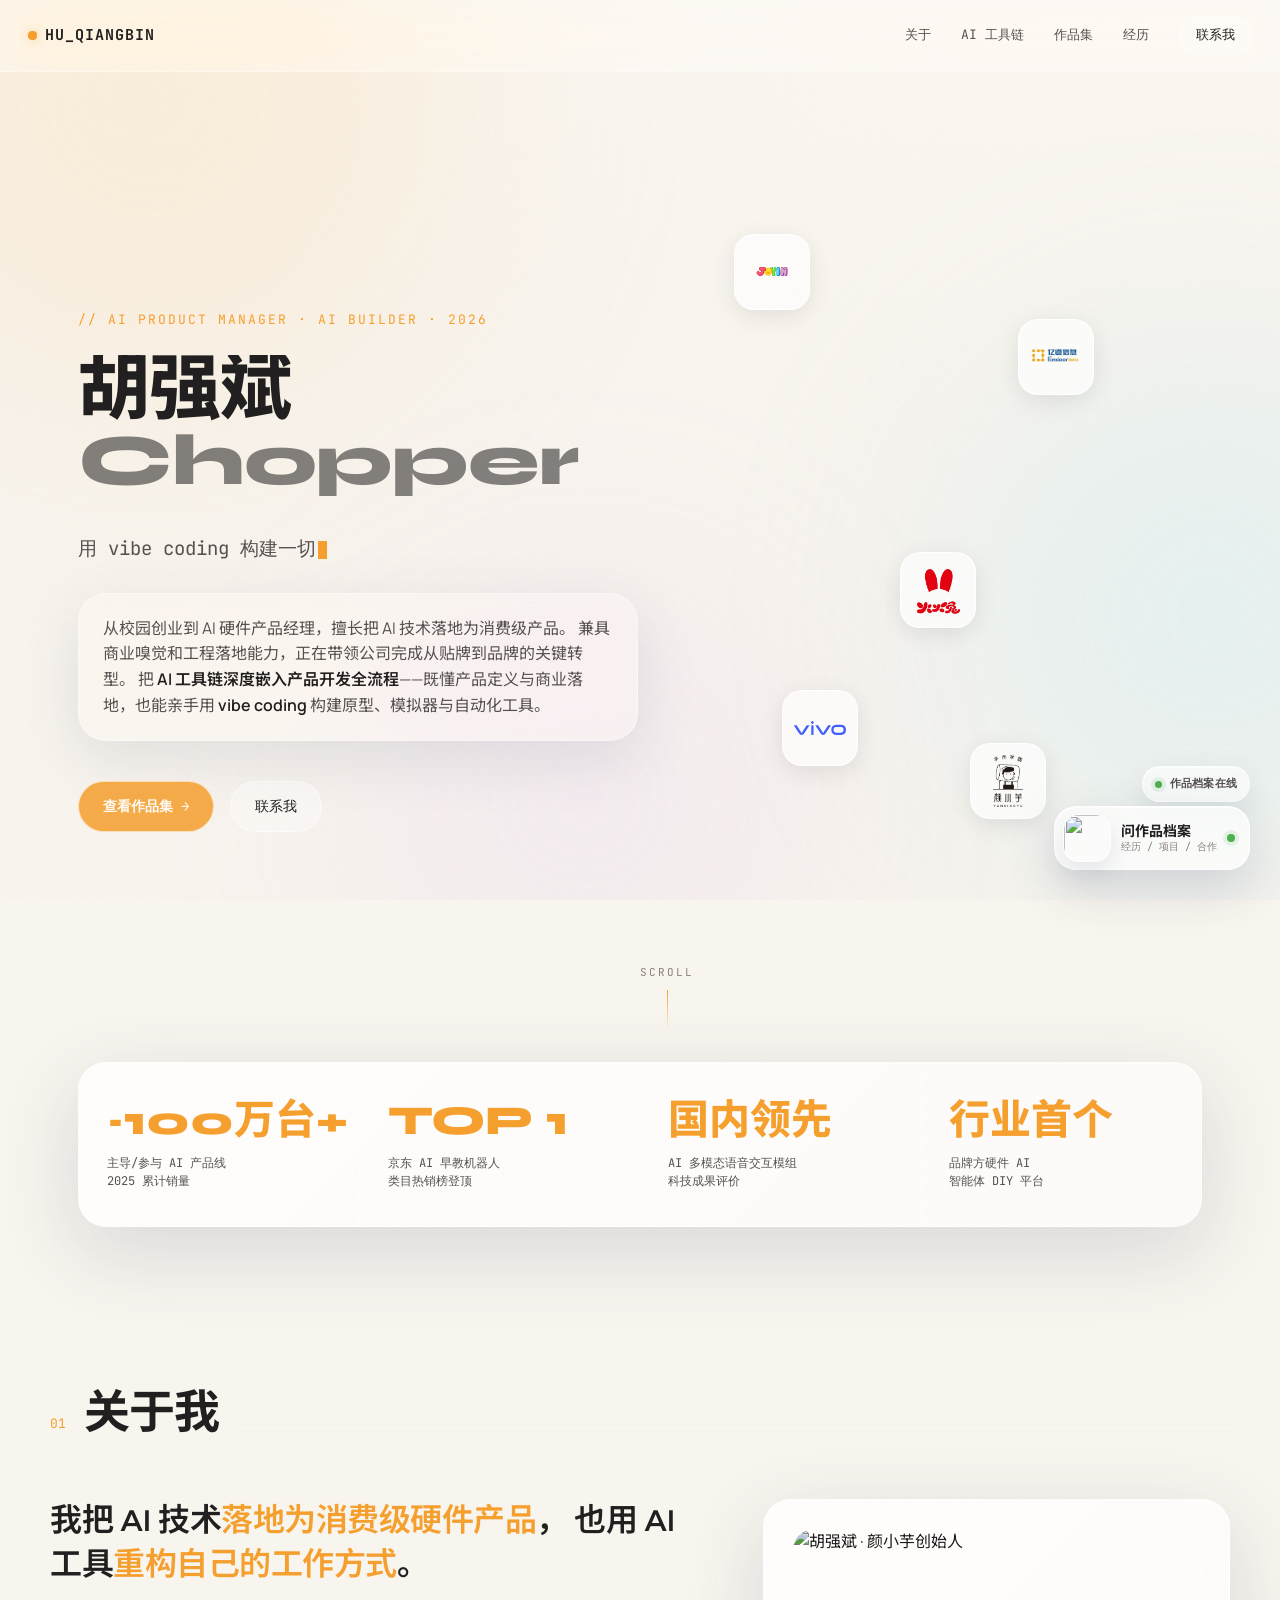
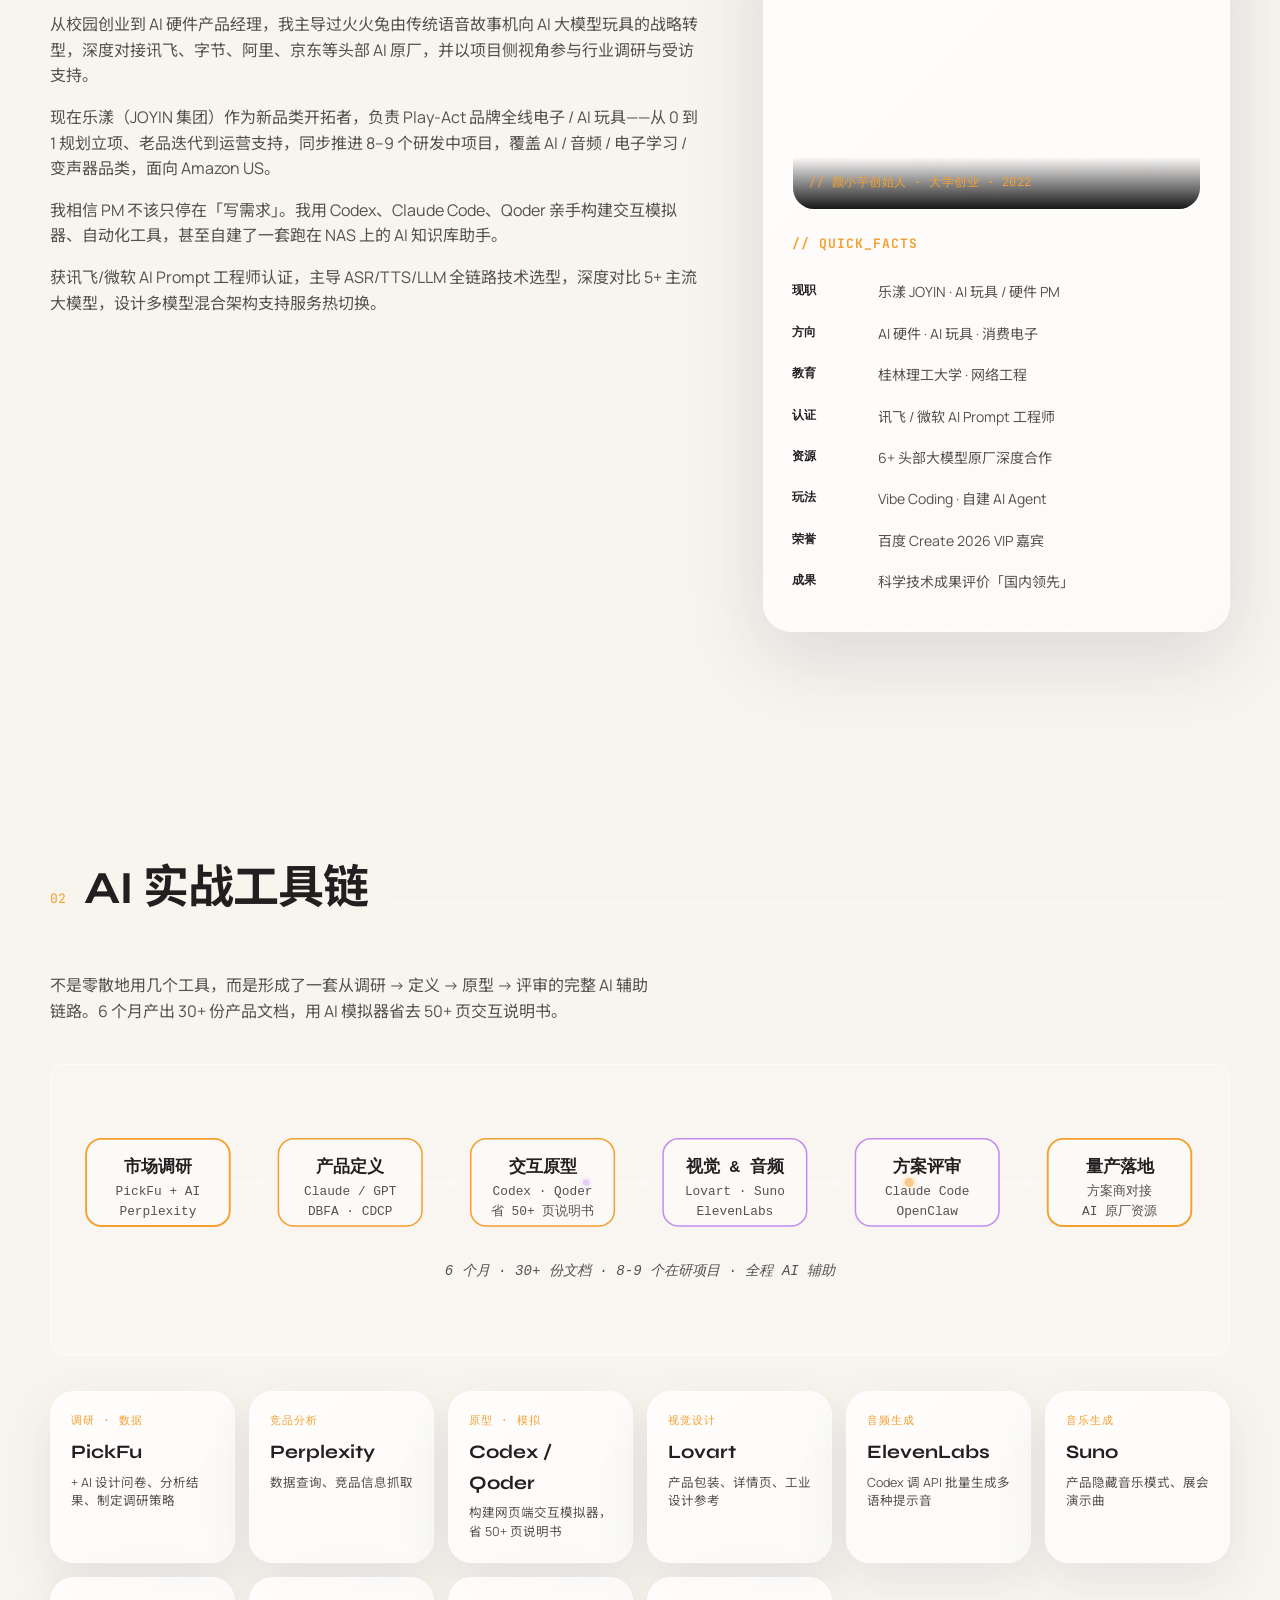
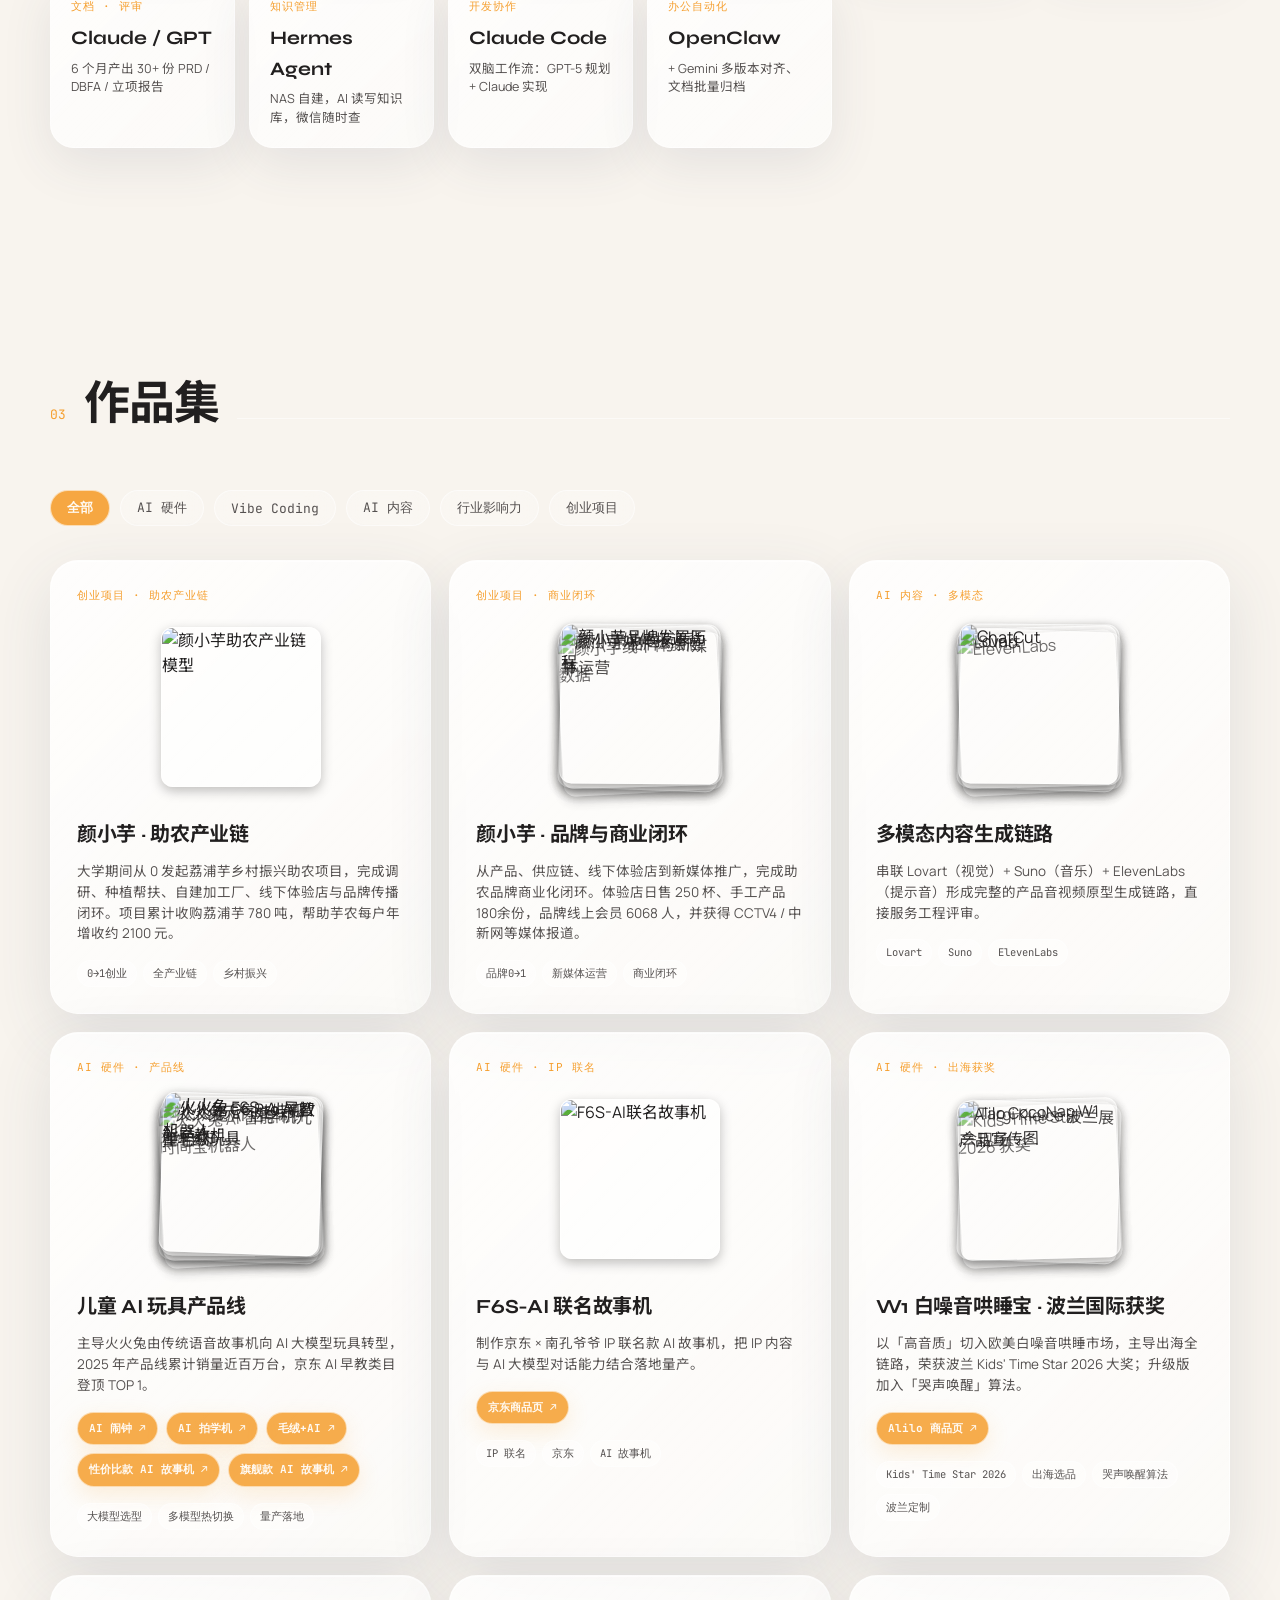
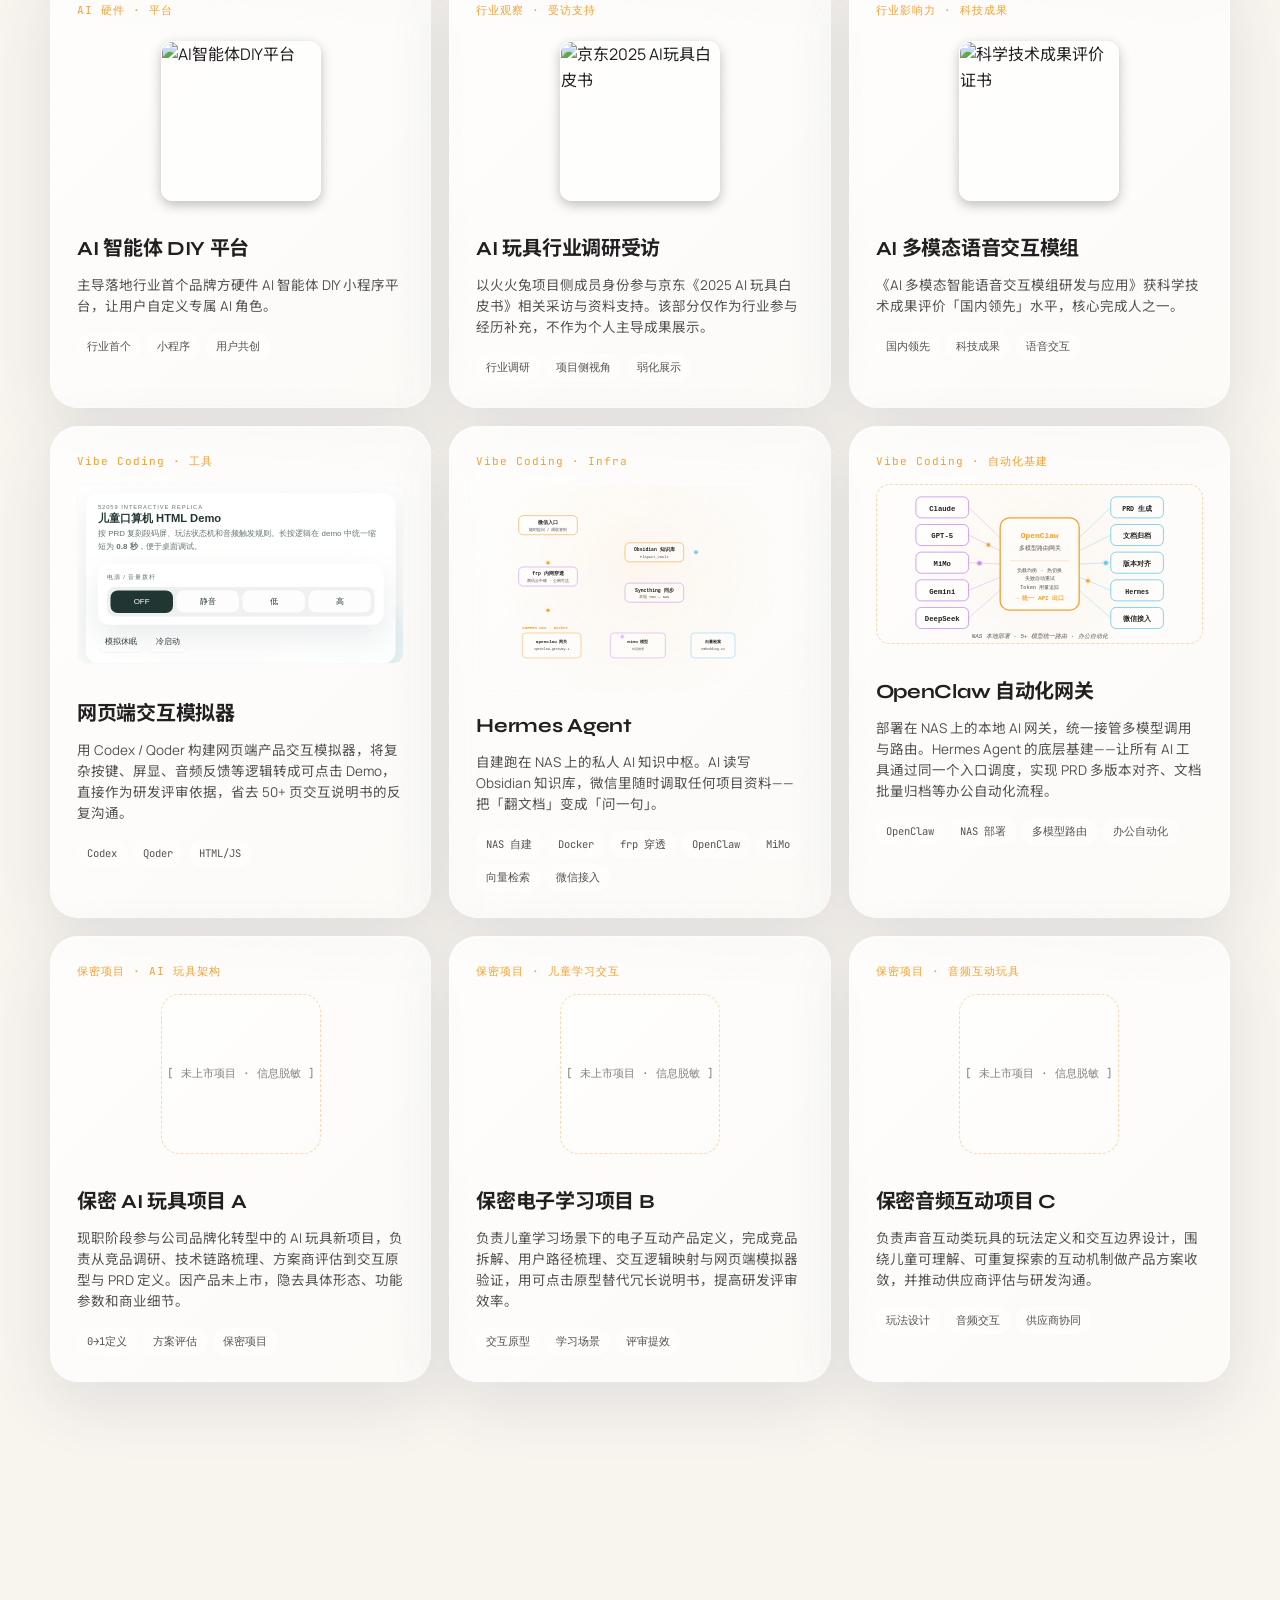
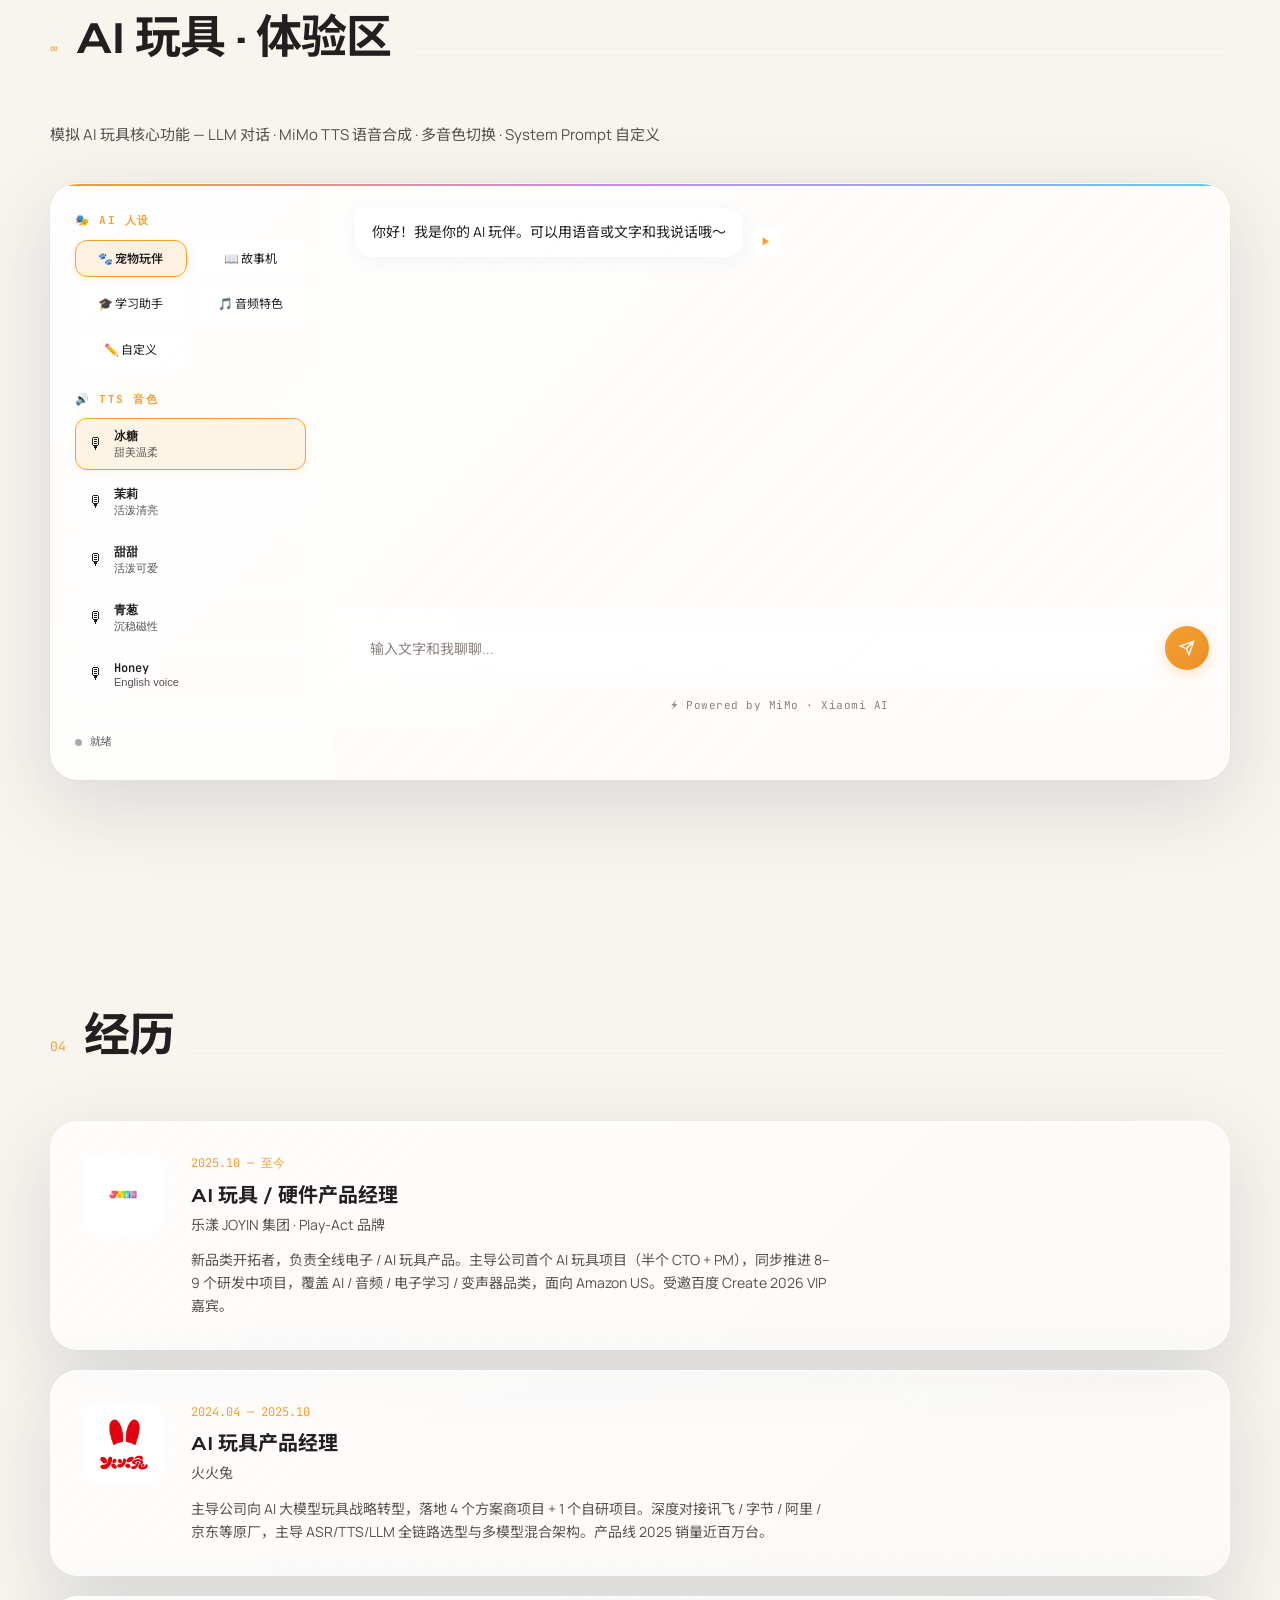
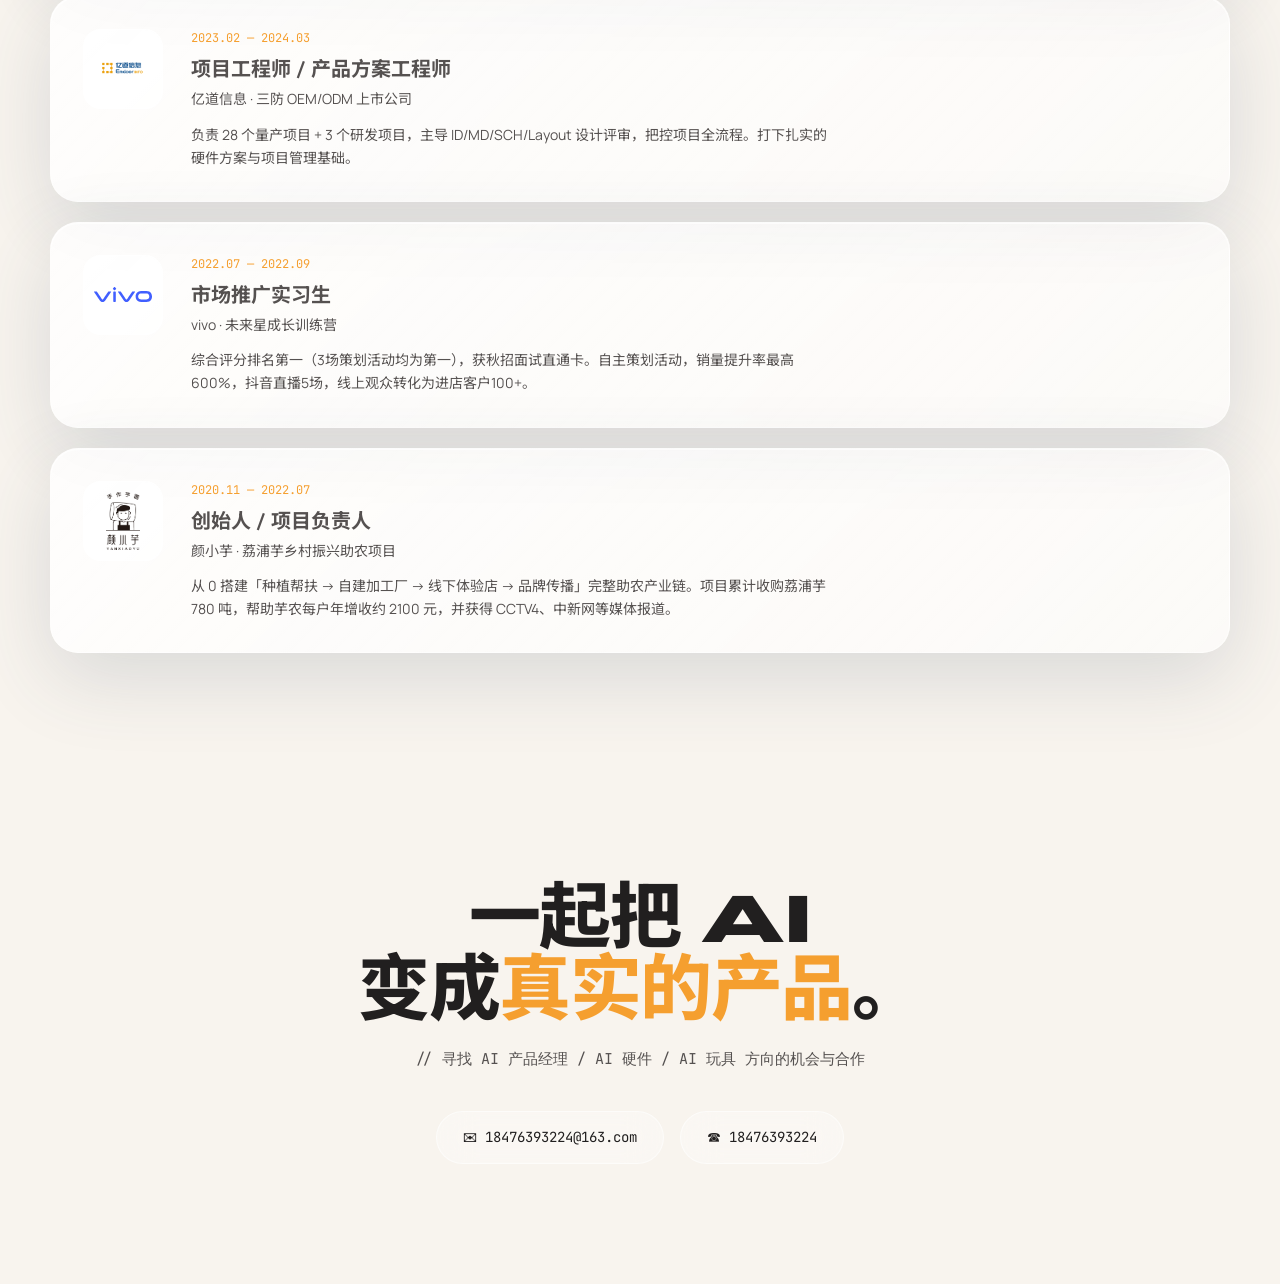
==== index.html @ 51044eef "Update portfolio product link labels" ====
<!DOCTYPE html>
<html lang="zh-CN">
<head>
<meta charset="UTF-8">
<meta name="viewport" content="width=device-width, initial-scale=1.0">
<title>胡强斌 · AI 产品经理 / AI Builder</title>
<meta name="description" content="胡强斌 — AI 硬件产品经理，用 AI 工具链构建消费级产品。Vibe coding 作品集与项目展示。">
<link rel="icon" type="image/png" href="images/ai-icon.png">

<link rel="preconnect" href="https://fonts.googleapis.com">
<link rel="preconnect" href="https://fonts.gstatic.com" crossorigin>
<link href="https://fonts.googleapis.com/css2?family=Syne:wght@600;700;800&family=JetBrains+Mono:wght@400;500;700&family=Manrope:wght@300;400;500;600;700&family=Noto+Sans+SC:wght@300;400;500;700&family=Caveat:wght@400;700&display=swap" rel="stylesheet">

<style>
:root{
  --bg:#f8f4ee;
  --bg-elev:rgba(255,255,255,0.52);
  --bg-card:rgba(255,255,255,0.38);
  --text:#211f1f;
  --text-dim:#555150;
  --text-faint:#8a817e;
  --accent:#f59f2f;
  --accent-2:#c58cf0;
  --accent-3:#69c7e8;
  --border:rgba(255,255,255,0.5);
  --border-bright:rgba(255,255,255,0.76);
  --maxw:1180px;
  --mono:'JetBrains Mono',ui-monospace,monospace;
  --display:'Syne','Noto Sans SC',sans-serif;
  --body:'Manrope','Noto Sans SC',-apple-system,sans-serif;
  --glass-bg:linear-gradient(135deg,rgba(255,255,255,0.82),rgba(255,255,255,0.58));
  --glass-bg-strong:linear-gradient(135deg,rgba(255,255,255,0.88),rgba(255,255,255,0.68));
  --glass-blur:blur(24px) saturate(165%);
  --glass-shadow:0 24px 80px rgba(56,72,100,0.16),inset 0 1px 0 rgba(255,255,255,0.65);
}

*{margin:0;padding:0;box-sizing:border-box;}
html{scroll-behavior:smooth;}
body{
  background:var(--bg);
  color:var(--text);
  font-family:var(--body);
  font-weight:400;
  line-height:1.6;
  overflow-x:hidden;
  -webkit-font-smoothing:antialiased;
}

/* ===== Scroll video background ===== */
.hero-backdrop{
  position:fixed;
  inset:0;
  z-index:-4;
  overflow:hidden;
  background:#f8f4ee url('https://assets.chopperh.me/toy-ai-hero-poster.webp') center/cover no-repeat;
}
.hero-backdrop video{
  width:100%;
  height:100%;
  object-fit:cover;
  display:block;
}
.hero-backdrop::after{
  content:'';
  position:absolute;
  inset:0;
  background:
    linear-gradient(90deg,rgba(248,244,238,0.86) 0%,rgba(248,244,238,0.64) 34%,rgba(248,244,238,0.22) 66%,rgba(248,244,238,0.08) 100%),
    linear-gradient(180deg,rgba(255,250,244,0.5) 0%,rgba(255,250,244,0.1) 44%,rgba(248,244,238,0.65) 100%);
  pointer-events:none;
}

/* ===== Animated background ===== */
.bg-layer{position:fixed;inset:0;z-index:-3;overflow:hidden;pointer-events:none;}
.bg-grid{
  position:absolute;inset:-50%;
  background-image:
    linear-gradient(rgba(255,255,255,0.16) 1px,transparent 1px),
    linear-gradient(90deg,rgba(255,255,255,0.14) 1px,transparent 1px);
  background-size:54px 54px;
  opacity:0.22;
  mask-image:radial-gradient(ellipse 80% 60% at 50% 0%,#000 30%,transparent 75%);
  animation:gridDrift 40s linear infinite;
}
@keyframes gridDrift{from{transform:translate(0,0);}to{transform:translate(54px,54px);}}
.bg-glow{
  position:absolute;border-radius:50%;filter:blur(130px);opacity:0.22;
}
.bg-glow.g1{width:600px;height:600px;background:#ffd899;top:-200px;left:-150px;animation:floaty 18s ease-in-out infinite;}
.bg-glow.g2{width:500px;height:500px;background:#9fe3f7;top:40%;right:-180px;animation:floaty 22s ease-in-out infinite reverse;}
.bg-glow.g3{width:400px;height:400px;background:#dfb7ff;bottom:-100px;left:30%;opacity:0.16;animation:floaty 26s ease-in-out infinite;}
@keyframes floaty{0%,100%{transform:translate(0,0);}50%{transform:translate(40px,-60px);}}
.grain{
  position:fixed;inset:0;z-index:-2;pointer-events:none;opacity:0.025;
  background-image:url("data:image/svg+xml,%3Csvg xmlns='http://www.w3.org/2000/svg' width='200' height='200'%3E%3Cfilter id='n'%3E%3CfeTurbulence type='fractalNoise' baseFrequency='0.9' numOctaves='4'/%3E%3C/filter%3E%3Crect width='100%25' height='100%25' filter='url(%23n)'/%3E%3C/svg%3E");
}

/* ===== Layout ===== */
.wrap{max-width:var(--maxw);margin:0 auto;padding:0 28px;}
section{position:relative;}

/* ===== Nav ===== */
nav{
  position:fixed;top:0;left:0;right:0;z-index:100;
  display:flex;align-items:center;justify-content:space-between;
  padding:16px 28px;
  backdrop-filter:var(--glass-blur);
  -webkit-backdrop-filter:var(--glass-blur);
  background:rgba(255,255,255,0.36);
  border-bottom:1px solid rgba(255,255,255,0.35);
  transition:border-color .3s,background .3s,box-shadow .3s;
}
nav.scrolled{border-bottom-color:rgba(255,255,255,0.62);background:rgba(255,255,255,0.58);box-shadow:0 12px 36px rgba(56,72,100,0.09);}
.logo{font-family:var(--mono);font-weight:700;font-size:15px;letter-spacing:1px;color:var(--text);text-decoration:none;display:flex;align-items:center;gap:8px;}
.logo .dot{width:9px;height:9px;background:var(--accent);border-radius:4px;box-shadow:0 0 12px rgba(245,159,47,0.45);animation:pulse 2s ease-in-out infinite;}
@keyframes pulse{0%,100%{opacity:1;}50%{opacity:.4;}}
.nav-links{display:flex;gap:30px;align-items:center;}
.nav-links a{font-family:var(--mono);font-size:13px;color:var(--text-dim);text-decoration:none;transition:color .2s;position:relative;}
.nav-links a:hover{color:var(--accent);}
.nav-links a::after{content:'';position:absolute;bottom:-4px;left:0;width:0;height:1px;background:var(--accent);transition:width .25s;}
.nav-links a:hover::after{width:100%;}
.nav-cta{padding:8px 16px;border:1px solid rgba(255,255,255,0.56);border-radius:999px;color:var(--text)!important;background:rgba(255,255,255,0.28);transition:all .25s;}
.nav-cta:hover{border-color:var(--border-bright);background:rgba(255,255,255,0.52);}
.nav-toggle{display:none;background:none;border:none;color:var(--text);font-size:22px;cursor:pointer;}

/* ===== Hero ===== */
.hero{min-height:118vh;display:flex;flex-direction:column;justify-content:center;padding-top:80px;max-width:var(--maxw);position:relative;}
.hero-tag{font-family:var(--mono);font-size:13px;color:var(--accent);letter-spacing:2px;margin-bottom:24px;opacity:0;animation:fadeUp .8s .2s forwards;}
.hero h1{
  font-family:var(--display);font-weight:800;
  font-size:clamp(44px,6vw,72px);line-height:0.98;letter-spacing:-1px;
  margin-bottom:8px;
  max-width:520px;
}
.hero h1 .line{display:block;overflow:hidden;}
.hero h1 .line span{display:inline-block;transform:translateY(110%);animation:lineUp .9s cubic-bezier(.16,1,.3,1) forwards;}
.hero h1 .line:nth-child(1) span{animation-delay:.35s;}
.hero h1 .line:nth-child(2) span{animation-delay:.5s;color:rgba(33,31,31,0.55);}
@keyframes lineUp{to{transform:translateY(0);}}
.hero-nickname{
  font-family:var(--mono);
  font-size:clamp(14px,2vw,18px);
  color:var(--accent);
  margin-top:12px;
  opacity:0;
  animation:fadeUp .8s .8s forwards;
}
.hero-nickname strong{
  font-weight:700;
  color:var(--text);
}
.hero-sub{font-family:var(--mono);font-size:clamp(15px,2vw,19px);color:var(--text-dim);margin-top:30px;min-height:28px;}
.hero-sub .cursor{display:inline-block;width:9px;height:18px;background:var(--accent);margin-left:2px;vertical-align:middle;animation:blink 1s step-end infinite;}
@keyframes blink{50%{opacity:0;}}
.hero-desc{max-width:560px;margin-top:28px;color:var(--text-dim);font-size:16px;opacity:0;animation:fadeUp .8s 1.2s forwards;background:rgba(255,255,255,0.22);backdrop-filter:blur(18px) saturate(150%);-webkit-backdrop-filter:blur(18px) saturate(150%);border:1px solid rgba(255,255,255,0.38);border-radius:28px;padding:22px 24px;box-shadow:0 18px 60px rgba(56,72,100,0.12);}
.hero-desc strong{color:var(--text);font-weight:600;}
.hero-actions{display:flex;gap:16px;margin-top:40px;opacity:0;animation:fadeUp .8s 1.4s forwards;flex-wrap:wrap;}
.btn{font-family:var(--mono);font-size:14px;padding:13px 24px;border-radius:999px;text-decoration:none;transition:all .25s;cursor:pointer;border:1px solid rgba(255,255,255,0.52);backdrop-filter:blur(18px) saturate(150%);-webkit-backdrop-filter:blur(18px) saturate(150%);}
.btn-primary{background:rgba(245,159,47,0.86);color:#fffaf3;font-weight:700;border-color:rgba(255,255,255,0.62);}
.btn-primary:hover{transform:translateY(-2px);box-shadow:0 8px 30px rgba(245,159,47,0.26);}
.btn-ghost{color:var(--text);}
.btn-ghost{background:rgba(255,255,255,0.32);}
.btn-ghost:hover{border-color:var(--border-bright);background:rgba(255,255,255,0.54);}
.scroll-hint{position:absolute;bottom:32px;left:50%;transform:translateX(-50%);font-family:var(--mono);font-size:11px;color:var(--text-faint);letter-spacing:2px;display:flex;flex-direction:column;align-items:center;gap:8px;opacity:0;animation:fadeUp 1s 1.8s forwards;}
.scroll-hint .bar{width:1px;height:40px;background:linear-gradient(var(--accent),transparent);animation:scrollBar 2s ease-in-out infinite;}
@keyframes scrollBar{0%,100%{transform:scaleY(.4);opacity:.4;}50%{transform:scaleY(1);opacity:1;}}
@keyframes fadeUp{from{opacity:0;transform:translateY(20px);}to{opacity:1;transform:translateY(0);}}

/* ===== Section heading ===== */
.sec-head{display:flex;align-items:baseline;gap:18px;margin-bottom:48px;}
.sec-num{font-family:var(--mono);font-size:13px;color:var(--accent);}
.sec-title{font-family:var(--display);font-weight:700;font-size:clamp(28px,4.5vw,46px);letter-spacing:-1px;}
.sec-line{flex:1;height:1px;background:var(--border);}
.pad{padding:110px 0;}

/* ===== Stats ===== */
.stats{display:grid;grid-template-columns:repeat(4,1fr);gap:0;border:1px solid var(--border);border-radius:28px;overflow:hidden;background:var(--glass-bg);box-shadow:var(--glass-shadow);}
.stat{min-width:0;padding:36px 28px;border-right:1px solid rgba(255,255,255,0.42);transition:background .3s;}
.stat:last-child{border-right:none;}
.stat:hover{background:rgba(255,255,255,0.32);}
.stat .num{font-family:var(--display);font-weight:800;font-size:clamp(28px,3.2vw,44px);color:var(--accent);line-height:1.05;letter-spacing:0;white-space:nowrap;word-break:keep-all;}
.stat .label{font-family:var(--mono);font-size:12px;color:var(--text-dim);margin-top:12px;line-height:1.5;}

/* ===== About ===== */
.about-grid{display:grid;grid-template-columns:1.4fr 1fr;gap:60px;align-items:stretch;}
.about-grid>div:first-child{display:flex;flex-direction:column;}
.about-lead{font-family:var(--display);font-weight:600;font-size:clamp(22px,3vw,32px);line-height:1.4;letter-spacing:-.5px;}
.about-lead .hl{color:var(--accent);}
.about-body{color:var(--text-dim);font-size:16px;margin-top:24px;}
.about-body p{margin-bottom:16px;}
.about-card{background:var(--glass-bg);border:1px solid var(--border);border-radius:28px;padding:28px;box-shadow:var(--glass-shadow);}
.about-card h4{font-family:var(--mono);font-size:13px;color:var(--accent);margin-bottom:18px;letter-spacing:1px;}
.about-card ul{list-style:none;}
.about-card li{display:flex;gap:12px;padding:9px 0;border-bottom:1px solid rgba(255,255,255,0.38);font-size:14px;color:var(--text-dim);}
.about-card li:last-child{border-bottom:none;}
.about-card li b{color:var(--text);font-weight:600;min-width:74px;font-family:var(--mono);font-size:12px;}
.about-photo-wrapper {
  position: relative;
  margin-bottom: 24px;
  overflow: hidden;
  border-radius: 22px;
  border: 1px solid var(--border);
}
.about-photo {
  width: 100%;
  height: 280px;
  object-fit: cover;
  display: block;
  filter: saturate(0.85) contrast(1.02) brightness(0.9);
  transition: all 0.5s cubic-bezier(0.16, 1, 0.3, 1);
}
.about-photo-wrapper:hover .about-photo {
  filter: saturate(1.1) contrast(1.05) brightness(1.05);
  transform: scale(1.03);
}
.about-photo-caption {
  position: absolute;
  bottom: 0;
  left: 0;
  right: 0;
  background: linear-gradient(transparent, rgba(10, 10, 11, 0.95));
  padding: 16px;
  font-family: var(--mono);
  font-size: 12px;
  color: var(--accent);
  letter-spacing: 0.5px;
}

/* ===== Tool stack ===== */
.tools{display:grid;grid-template-columns:repeat(auto-fill,minmax(170px,1fr));gap:14px;}
.tool{
  background:var(--glass-bg);border:1px solid var(--border);border-radius:24px;padding:20px;box-shadow:0 16px 50px rgba(56,72,100,0.1);
  transition:all .3s;cursor:default;position:relative;overflow:hidden;
}
.tool::before{content:'';position:absolute;inset:0;background:radial-gradient(circle at var(--mx,50%) var(--my,50%),rgba(255,255,255,0.34),transparent 60%);opacity:0;transition:opacity .3s;}
.tool:hover{border-color:var(--border-bright);transform:translateY(-3px);}
.tool:hover::before{opacity:1;}
.tool .stage{font-family:var(--mono);font-size:11px;color:var(--accent);letter-spacing:1px;}
.tool .name{font-family:var(--display);font-weight:700;font-size:19px;margin:8px 0 6px;}
.tool .use{font-size:12.5px;color:var(--text-dim);line-height:1.5;}

/* ===== Portfolio ===== */
.filters{display:flex;gap:10px;margin-bottom:34px;flex-wrap:wrap;}
.filter{font-family:var(--mono);font-size:13px;padding:8px 16px;border:1px solid rgba(255,255,255,0.52);border-radius:20px;background:rgba(255,255,255,0.26);color:var(--text-dim);cursor:pointer;transition:all .22s;backdrop-filter:blur(14px);-webkit-backdrop-filter:blur(14px);}
.filter:hover{color:var(--text);border-color:var(--text-dim);}
.filter.active{background:rgba(245,159,47,0.9);color:#fffaf3;border-color:rgba(255,255,255,0.6);font-weight:700;}
.grid{display:grid;grid-template-columns:repeat(3,1fr);gap:18px;}
.card{
  background:var(--glass-bg);border:1px solid var(--border);border-radius:28px;
  padding:26px;transition:transform .35s,box-shadow .35s,border-color .35s;position:relative;overflow:hidden;cursor:pointer;
  display:flex;flex-direction:column;min-height:230px;box-shadow:0 20px 64px rgba(56,72,100,0.12),inset 0 1px 0 rgba(255,255,255,0.6);
  transform:translateZ(0);
}
.card::after{content:'';position:absolute;top:0;left:0;width:100%;height:2px;background:linear-gradient(90deg,var(--accent),transparent);transform:scaleX(0);transform-origin:left;transition:transform .4s;}
.card:hover{transform:translateY(-5px);border-color:var(--border-bright);box-shadow:0 28px 84px rgba(56,72,100,0.18),inset 0 1px 0 rgba(255,255,255,0.74);}
.card:hover::after{transform:scaleX(1);}
.card .cat{font-family:var(--mono);font-size:11px;color:var(--accent);letter-spacing:1px;margin-bottom:14px;}
.card .ph{
  display:flex;
  width:160px;
  height:160px;
  border-radius:18px;
  margin:0 auto 16px;
  background:linear-gradient(135deg,rgba(255,255,255,0.5),rgba(255,255,255,0.18));
  border:1px dashed rgba(245,159,47,0.38);
  align-items:center;
  justify-content:center;
  font-family:var(--mono);
  font-size:11px;
  color:rgba(59,49,41,0.62);
  text-align:center;
  padding:12px;
  white-space:nowrap;
  box-shadow:inset 0 1px 0 rgba(255,255,255,0.62);
}
.card h3{font-family:var(--display);font-weight:700;font-size:20px;margin:16px 0 10px;letter-spacing:-.3px;}
.card p{font-size:13.5px;color:var(--text-dim);line-height:1.55;}
.product-links{display:flex;gap:8px;flex-wrap:wrap;margin-top:16px;}
.product-link{
  display:inline-flex;align-items:center;gap:5px;
  font-family:var(--mono);font-size:11px;font-weight:700;
  padding:7px 11px;border-radius:999px;text-decoration:none;
  color:#fffaf3;background:rgba(245,159,47,0.86);
  border:1px solid rgba(255,255,255,0.56);
  box-shadow:0 8px 22px rgba(245,159,47,0.16);
  transition:transform .22s,box-shadow .22s,background .22s;
}
.product-link:hover{transform:translateY(-1px);background:rgba(245,159,47,0.96);box-shadow:0 12px 28px rgba(245,159,47,0.22);}
.card .stack{display:flex;gap:6px;flex-wrap:wrap;margin-top:16px;}
.card .chip{font-family:var(--mono);font-size:10.5px;padding:4px 9px;border-radius:999px;background:rgba(255,255,255,0.34);color:var(--text-dim);border:1px solid rgba(255,255,255,0.42);}
.card.hide{display:none;}

/* Card image */
.card-image{
  display:block;
  width:160px;
  height:160px;
  object-fit:cover;
  border-radius:12px;
  margin:8px auto 16px;
  border:1px solid var(--border);
  background:var(--bg-elev);
  cursor:pointer;
  transition:all .25s ease-in-out;
  box-shadow:0 4px 12px rgba(0,0,0,0.25);
}
.card-image:hover{
  transform:translateY(-2px) scale(1.03);
  box-shadow:0 8px 20px rgba(212,255,63,0.15);
  border-color:var(--border-bright);
}

/* Photo stack effect for multimodal */
.image-stack{
  position:relative;
  width:160px;
  height:160px;
  margin:8px auto 16px;
}
.stack-img{
  position:absolute;
  width:100%;
  height:100%;
  top:0;
  left:0;
  object-fit:cover;
  border-radius:12px;
  border:1px solid var(--border);
  transition:all 0.4s cubic-bezier(0.16, 1, 0.3, 1);
  box-shadow:0 4px 12px rgba(0,0,0,0.35);
  cursor:pointer;
}

/* Stack styling: progressive rotations and depths */
.stack-img:nth-child(1){
  transform:translateY(6px) rotate(-3deg);
  z-index:1;
  opacity:0.65;
}
.stack-img:nth-child(2){
  transform:translateY(3px) rotate(2deg);
  z-index:2;
  opacity:0.8;
}
.stack-img:nth-child(3){
  transform:translateY(0px) rotate(-1.5deg);
  z-index:3;
  opacity:0.9;
}
.stack-img:nth-child(4){
  transform:translateY(-3px) rotate(0.5deg);
  z-index:4;
  opacity:1;
}
.stack-img:nth-child(5){
  transform:translateY(-5px) rotate(2deg);
  z-index:5;
  opacity:1;
}

/* Hover fanning out effect */
.image-stack:hover .stack-img:nth-child(1){
  transform:translate(-30px, -6px) rotate(-8deg);
  opacity:0.95;
}
.image-stack:hover .stack-img:nth-child(2){
  transform:translate(-10px, -3px) rotate(-3deg);
  opacity:0.95;
}
.image-stack:hover .stack-img:nth-child(3){
  transform:translate(10px, -3px) rotate(3deg);
  opacity:0.95;
}
.image-stack:hover .stack-img:nth-child(4){
  transform:translate(24px, -6px) rotate(6deg);
  opacity:0.98;
}
.image-stack:hover .stack-img:nth-child(5){
  transform:translate(44px, -10px) rotate(10deg);
  opacity:1;
}

/* Image modal */
.image-modal{
  position:fixed;
  inset:0;
  background:rgba(0,0,0,0.9);
  display:flex;
  align-items:center;
  justify-content:center;
  z-index:1000;
  opacity:0;
  visibility:hidden;
  transition:opacity .3s,visibility .3s;
  cursor:pointer;
}
.image-modal.active{
  opacity:1;
  visibility:visible;
}
.image-modal img{
  max-width:90%;
  max-height:90%;
  object-fit:contain;
  border-radius:8px;
  box-shadow:0 20px 60px rgba(0,0,0,0.5);
}
.image-modal .close-btn{
  position:absolute;
  top:20px;
  right:20px;
  font-size:30px;
  color:white;
  cursor:pointer;
  width:40px;
  height:40px;
  display:flex;
  align-items:center;
  justify-content:center;
  background:rgba(255,255,255,0.1);
  border-radius:50%;
  transition:background .2s;
}
.image-modal .close-btn:hover{
  background:rgba(255,255,255,0.2);
}

/* Gallery carousel navigation buttons inside Image Modal */
.image-modal .nav-btn{
  position:absolute;
  top:50%;
  transform:translateY(-50%);
  background:rgba(0,0,0,0.5);
  color:white;
  border:1px solid rgba(255,255,255,0.18);
  font-size:36px;
  width:56px;
  height:56px;
  border-radius:50%;
  cursor:pointer;
  display:none; /* Hidden by default - dynamic inline display 'flex' in JS */
  align-items:center;
  justify-content:center;
  transition:all 0.25s cubic-bezier(0.16, 1, 0.3, 1);
  user-select:none;
  z-index:1010;
}
.image-modal .nav-btn:hover{
  background:rgba(255,255,255,0.15);
  border-color:var(--accent);
  color:var(--accent);
}
.image-modal .prev-btn{
  left:32px;
}
.image-modal .next-btn{
  right:32px;
}

@media(max-width:640px){
  .image-modal .nav-btn{
    width:42px;
    height:42px;
    font-size:28px;
  }
  .image-modal .prev-btn{
    left:12px;
  }
  .image-modal .next-btn{
    right:12px;
  }
}

/* Demo preview iframe */
.demo-preview{
  position:relative;
  width:100%;
  height:180px;
  border-radius:10px;
  margin-bottom:18px;
  overflow:hidden;
  border:1px solid var(--border);
  background:#f4f5f3;
}
.demo-preview iframe{
  width:200%;
  height:200%;
  border:none;
  transform:scale(0.5);
  transform-origin:top left;
  pointer-events:none;
}
.demo-preview .demo-overlay{
  position:absolute;
  inset:0;
  background:rgba(10,10,11,0.6);
  display:flex;
  align-items:center;
  justify-content:center;
  opacity:0;
  transition:opacity .3s;
  cursor:pointer;
}
.demo-preview:hover .demo-overlay{opacity:1;}
.demo-preview .demo-overlay span{
  font-family:var(--mono);
  font-size:12px;
  color:var(--text);
  background:rgba(0,0,0,0.7);
  padding:8px 16px;
  border-radius:6px;
  border:1px solid var(--accent);
}

/* ===== Hero Exp Logos (首屏不规则漂浮) ===== */
.hero-exp-logos{position:absolute;inset:0;pointer-events:none;}
.float-logo{position:absolute;display:flex;align-items:center;justify-content:center;width:76px;height:76px;border-radius:20px;background:rgba(255,255,255,0.65);backdrop-filter:blur(18px);-webkit-backdrop-filter:blur(18px);border:1px solid rgba(255,255,255,0.88);box-shadow:0 6px 24px rgba(0,0,0,0.09);cursor:pointer;text-decoration:none;pointer-events:auto;opacity:0;transition:box-shadow .25s,transform .25s;}
.float-logo.fl-visible{opacity:1;transition:opacity .6s ease, box-shadow .25s, transform .25s;}
.float-logo:hover{box-shadow:0 10px 36px rgba(245,159,47,0.38),0 0 0 2px var(--accent);transform:scale(1.14) !important;}
.float-logo img{width:52px;height:52px;object-fit:contain;pointer-events:none;}
#fl-leyang img,#fl-yidao img{width:66px;height:66px;}
/* 各 logo 不规则位置：右侧无文字区（left>52%） */
#fl-leyang{left:58%;top:22%;}
#fl-hhtu  {left:72%;top:52%;}
#fl-vivo  {left:62%;top:65%;}
#fl-yidao {left:82%;top:30%;}
#fl-yxy   {left:78%;top:70%;}
/* 各自独立浮动轨迹（XY 双轴 + 轻微旋转，周期和相位错开） */
@keyframes floatA{0%,100%{transform:translate(0,0) rotate(-1.5deg);}30%{transform:translate(8px,-14px) rotate(1deg);}65%{transform:translate(-6px,8px) rotate(-0.5deg);}}
@keyframes floatB{0%,100%{transform:translate(0,0) rotate(2deg);}40%{transform:translate(-10px,12px) rotate(-1.5deg);}70%{transform:translate(12px,-8px) rotate(1deg);}}
@keyframes floatC{0%,100%{transform:translate(0,0) rotate(-2deg);}35%{transform:translate(14px,-10px) rotate(1.5deg);}75%{transform:translate(-8px,14px) rotate(-1deg);}}
@keyframes floatD{0%,100%{transform:translate(0,0) rotate(1deg);}45%{transform:translate(-12px,-12px) rotate(-2deg);}80%{transform:translate(10px,8px) rotate(0.5deg);}}
@keyframes floatE{0%,100%{transform:translate(0,0) rotate(-1deg);}50%{transform:translate(10px,16px) rotate(2deg);}}
#fl-leyang{animation:floatA 7s ease-in-out infinite;}
#fl-hhtu  {animation:floatB 8.5s ease-in-out infinite 1s;}
#fl-vivo  {animation:floatC 6.5s ease-in-out infinite 0.4s;}
#fl-yidao {animation:floatD 9s ease-in-out infinite 2s;}
#fl-yxy   {animation:floatE 7.5s ease-in-out infinite 1.5s;}
/* ===== Experience Cards ===== */
.exp-cards{display:flex;flex-direction:column;gap:20px;}
.exp-card{display:flex;align-items:flex-start;gap:28px;background:var(--glass-bg);border:1px solid var(--border);border-radius:28px;padding:32px;box-shadow:var(--glass-shadow);transition:transform .25s,box-shadow .25s;}
.exp-card:hover{transform:translateY(-4px);box-shadow:0 16px 48px rgba(0,0,0,0.1);}
.exp-logo{flex-shrink:0;width:80px;height:80px;display:flex;align-items:center;justify-content:center;border-radius:18px;background:rgba(255,255,255,0.75);border:1px solid rgba(255,255,255,0.9);padding:10px;}
.exp-logo img,.exp-logo object{width:100%;height:100%;object-fit:contain;}
.exp-body{flex:1;}
.exp-date{font-family:var(--mono);font-size:12px;color:var(--accent);}
.exp-role{font-family:var(--display);font-weight:700;font-size:20px;margin:6px 0 2px;}
.exp-co{font-size:14px;color:var(--text-dim);margin-bottom:12px;}
.exp-desc{font-size:14px;color:var(--text-dim);line-height:1.65;max-width:640px;}
.exp-card.dim .exp-role{color:var(--text-dim);}
@media(max-width:768px){.hero-exp-logos{display:none;}}
@media(max-width:640px){.exp-card{flex-direction:column;gap:16px;padding:22px;}.exp-logo{width:64px;height:64px;}}

/* ===== Contact ===== */
.contact{text-align:center;padding:120px 0;}
.contact h2{font-family:var(--display);font-weight:800;font-size:clamp(34px,6vw,72px);letter-spacing:-1.5px;line-height:1;}
.contact h2 .hl{color:var(--accent);}
.contact .sub{font-family:var(--mono);color:var(--text-dim);margin-top:20px;font-size:15px;}
.contact-links{display:flex;gap:16px;justify-content:center;margin-top:40px;flex-wrap:wrap;}
.clink{font-family:var(--mono);font-size:14px;padding:14px 26px;border:1px solid rgba(255,255,255,0.52);border-radius:999px;color:var(--text);text-decoration:none;transition:all .25s;background:rgba(255,255,255,0.32);backdrop-filter:blur(18px);-webkit-backdrop-filter:blur(18px);}
.clink:hover{border-color:var(--accent);color:var(--accent);transform:translateY(-2px);}

/* ===== Reveal animation ===== */
.reveal{opacity:0;transform:translateY(30px);transition:opacity .7s cubic-bezier(.16,1,.3,1),transform .7s cubic-bezier(.16,1,.3,1);will-change:opacity,transform;}
.reveal.in{opacity:1;transform:translateY(0);will-change:auto;}
.reveal.d1{transition-delay:.08s;}
.reveal.d2{transition-delay:.16s;}
.reveal.d3{transition-delay:.24s;}

/* ===== Hermes diagram ===== */
.hermes-diagram {
  width: 100%;
  border-radius: 14px;
  padding: 16px;
  overflow: hidden;
  background: radial-gradient(circle at 50% 40%,
    rgba(245,159,47,0.06), transparent 70%);
  border: 1px solid rgba(255,255,255,0.5);
  cursor:pointer;
  transition:border-color .3s;
}
.hermes-diagram:hover{border-color:var(--accent);}
.hermes-diagram svg {
  width: 100%;
  height: auto;
  display: block;
  pointer-events:none;
}

/* ===== OpenClaw diagram ===== */
.openclaw-diagram {
  width:100%;
  height:160px;
  border-radius:14px;
  overflow:hidden;
  background:radial-gradient(circle at 50% 40%,rgba(245,159,47,0.06),transparent 70%);
  border:1px dashed rgba(245,159,47,0.38);
  cursor:pointer;
  transition:border-color .3s;
  margin:0 auto 16px;
}
.openclaw-diagram:hover{border-color:var(--accent);border-style:solid;}
.openclaw-diagram svg{width:100%;height:100%;display:block;pointer-events:none;}

/* SVG enlarge modal */
.svg-modal{
  position:fixed;inset:0;background:rgba(0,0,0,0.92);
  display:flex;align-items:center;justify-content:center;
  z-index:1000;opacity:0;visibility:hidden;
  transition:opacity .3s,visibility .3s;cursor:pointer;
}
.svg-modal.active{opacity:1;visibility:visible;}
.svg-modal .svg-wrap{
  width:90vw;max-width:960px;background:var(--bg);
  border-radius:20px;padding:28px;
  box-shadow:0 20px 60px rgba(0,0,0,0.5);
  cursor:default;position:relative;
}
.svg-modal .svg-wrap svg{width:100%;height:auto;display:block;}
.svg-modal .close-btn{
  position:absolute;top:12px;right:16px;font-size:28px;color:var(--text);
  cursor:pointer;width:36px;height:36px;display:flex;align-items:center;justify-content:center;
  background:rgba(255,255,255,0.15);border-radius:50%;transition:background .2s;z-index:10;
}
.svg-modal .close-btn:hover{background:rgba(255,255,255,0.25);}

/* ===== Workflow diagram ===== */
.workflow-diagram {
  width: 100%;
  margin-bottom: 36px;
  border-radius: 14px;
  padding: 20px 12px 12px;
  border: 1px solid rgba(255,255,255,0.5);
  background: rgba(255,255,255,0.23);
}
.workflow-diagram svg {
  width: 100%;
  height: auto;
  display: block;
}

/* ===== Responsive ===== */
@media(max-width:900px){
  .about-grid{grid-template-columns:1fr;gap:36px;}
  .grid{grid-template-columns:repeat(2,1fr);}
  .stats{grid-template-columns:repeat(2,1fr);}
  .stat:nth-child(2){border-right:none;}
  .stat:nth-child(1),.stat:nth-child(2){border-bottom:1px solid var(--border);}
}
@media(max-width:640px){
  .workflow-diagram{overflow-x:auto;padding:16px 8px 8px;}
  .workflow-diagram svg{min-width:700px;}
  .hero-backdrop::after{background:linear-gradient(180deg,rgba(248,244,238,0.82),rgba(248,244,238,0.45) 46%,rgba(248,244,238,0.78));}
  .nav-links{position:fixed;top:62px;right:0;left:0;flex-direction:column;background:rgba(255,255,255,0.82);backdrop-filter:var(--glass-blur);-webkit-backdrop-filter:var(--glass-blur);padding:24px 28px;gap:18px;border-bottom:1px solid var(--border);transform:translateY(-120%);transition:transform .3s;}
  .nav-links.open{transform:translateY(0);}
  .nav-toggle{display:block;}
  .grid{grid-template-columns:1fr;}
  .pad{padding:72px 0;}
  .hero{min-height:100vh;}
  .hero h1{font-size:clamp(44px,18vw,76px);}
}

/* ===== AI Chat ===== */
.chat-hint{
  position:fixed;
  bottom:98px;
  right:30px;
  display:flex;
  flex-direction:row;
  align-items:center;
  gap:8px;
  padding:8px 12px;
  border:1px solid rgba(255,255,255,0.62);
  border-radius:999px;
  background:rgba(255,255,255,0.58);
  backdrop-filter:blur(18px) saturate(145%);
  -webkit-backdrop-filter:blur(18px) saturate(145%);
  box-shadow:0 12px 32px rgba(56,72,100,0.12),inset 0 1px 0 rgba(255,255,255,0.66);
  z-index:99;
  pointer-events:none;
  transition:opacity .25s,transform .25s;
}
.chat-hint span{
  font-family:var(--mono);
  font-size:11px;
  font-weight:600;
  color:var(--text-dim);
  letter-spacing:.2px;
}
.chat-hint::before{
  content:'';
  width:7px;
  height:7px;
  border-radius:50%;
  background:#4CAF50;
  box-shadow:0 0 0 4px rgba(76,175,80,0.12);
}

.chat-toggle{
  position:fixed;
  bottom:30px;
  right:30px;
  min-width:176px;
  height:64px;
  padding:8px 14px 8px 8px;
  border-radius:22px;
  background:rgba(255,255,255,0.7);
  color:var(--text);
  border:1px solid rgba(255,255,255,0.72);
  cursor:pointer;
  box-shadow:0 18px 48px rgba(56,72,100,0.18),inset 0 1px 0 rgba(255,255,255,0.72);
  transition:transform .25s,box-shadow .25s,background .25s;
  z-index:99;
  display:flex;
  align-items:center;
  justify-content:flex-start;
  gap:10px;
  backdrop-filter:blur(22px) saturate(160%);
  -webkit-backdrop-filter:blur(22px) saturate(160%);
}
.chat-toggle:hover{
  transform:translateY(-2px);
  background:rgba(255,255,255,0.82);
  box-shadow:0 22px 58px rgba(56,72,100,0.22),0 0 0 1px rgba(245,159,47,0.18),inset 0 1px 0 rgba(255,255,255,0.76);
}
.chat-avatar{
  width:48px;
  height:48px;
  border-radius:16px;
  object-fit:cover;
  border:1px solid rgba(255,255,255,0.74);
  box-shadow:0 10px 24px rgba(56,72,100,0.12);
}
.chat-toggle-copy{
  display:flex;
  flex-direction:column;
  align-items:flex-start;
  gap:1px;
  text-align:left;
  line-height:1.2;
}
.chat-toggle-copy b{
  font-family:var(--body);
  font-size:14px;
  font-weight:700;
  letter-spacing:0;
}
.chat-toggle-copy small{
  font-family:var(--mono);
  font-size:10px;
  color:var(--text-faint);
}
.chat-status{
  width:8px;
  height:8px;
  border-radius:50%;
  background:#4CAF50;
  box-shadow:0 0 0 4px rgba(76,175,80,0.12);
  margin-left:auto;
}

.chat-window{
  position:fixed;
  bottom:112px;
  right:30px;
  width:392px;
  height:540px;
  background:linear-gradient(135deg,rgba(255,255,255,0.82),rgba(255,255,255,0.58));
  border:1px solid rgba(255,255,255,0.66);
  border-radius:24px;
  display:flex;
  flex-direction:column;
  overflow:hidden;
  z-index:100;
  opacity:0;
  visibility:hidden;
  transform:translateY(20px) scale(0.95);
  transition:all .3s;
  box-shadow:0 28px 90px rgba(56,72,100,0.24),inset 0 1px 0 rgba(255,255,255,0.72);
  backdrop-filter:var(--glass-blur);
  -webkit-backdrop-filter:var(--glass-blur);
}
.chat-window.active{
  opacity:1;
  visibility:visible;
  transform:translateY(0) scale(1);
}

.chat-header{
  padding:16px 18px;
  border-bottom:1px solid rgba(255,255,255,0.48);
  display:flex;
  align-items:center;
  gap:12px;
  background:rgba(255,255,255,0.34);
}
.chat-header .avatar{
  width:40px;
  height:40px;
  border-radius:50%;
  background:var(--accent);
  display:flex;
  align-items:center;
  justify-content:center;
  font-size:18px;
}
.header-avatar{
  width:40px;
  height:40px;
  border-radius:14px;
  object-fit:cover;
  border:1px solid rgba(255,255,255,0.74);
  box-shadow:0 8px 22px rgba(56,72,100,0.12);
}
.chat-header .info h3{
  font-family:var(--body);
  font-size:14px;
  color:var(--text);
  margin:0;
  letter-spacing:0;
}
.chat-header .info p{
  font-size:12px;
  color:var(--text-dim);
  margin:0;
}
.chat-close{
  margin-left:auto;
  width:32px;
  height:32px;
  border:none;
  border-radius:10px;
  background:rgba(255,255,255,0.45);
  color:var(--text-dim);
  font-size:20px;
  line-height:1;
  cursor:pointer;
  transition:background .2s,color .2s;
}
.chat-close:hover{
  background:rgba(245,159,47,0.14);
  color:var(--text);
}

.chat-window .chat-messages{
  flex:1;
  min-height:0;
  overflow-y:auto;
  padding:16px;
  display:flex;
  flex-direction:column;
  gap:12px;
  background:linear-gradient(180deg,rgba(255,255,255,0.16),rgba(255,255,255,0.04));
}

.message{
  max-width:85%;
  padding:12px 16px;
  border-radius:12px;
  font-size:14px;
  line-height:1.5;
}
.message.user{
  align-self:flex-end;
  background:linear-gradient(135deg,rgba(245,159,47,0.96),rgba(255,184,77,0.88));
  color:#fffaf3;
  border-bottom-right-radius:4px;
  box-shadow:0 10px 24px rgba(245,159,47,0.18);
}
.message.bot{
  align-self:flex-start;
  background:rgba(255,255,255,0.52);
  color:var(--text);
  border-bottom-left-radius:4px;
  border:1px solid rgba(255,255,255,0.62);
  box-shadow:0 10px 30px rgba(56,72,100,0.1),inset 0 1px 0 rgba(255,255,255,0.72);
}
.chat-suggestions{
  display:flex;
  flex-wrap:wrap;
  gap:8px;
  padding:0 16px 14px;
  background:rgba(255,255,255,0.16);
}
.chat-suggestions button{
  border:1px solid rgba(255,255,255,0.58);
  border-radius:999px;
  padding:8px 11px;
  background:rgba(255,255,255,0.5);
  color:var(--text-dim);
  font-family:var(--body);
  font-size:12px;
  cursor:pointer;
  transition:background .2s,color .2s,border-color .2s,transform .2s;
}
.chat-suggestions button:hover{
  transform:translateY(-1px);
  background:rgba(255,255,255,0.78);
  color:var(--text);
  border-color:rgba(245,159,47,0.36);
}
.message.bot p{
  margin:0;
}
.message.bot ul, .message.bot ol{
  padding-left:14px;
}
.message.bot a{
  color:var(--accent);
  text-decoration:underline;
}
.message.bot.loading{
  display:flex;
  align-items:center;
  gap:5px;
  min-height:36px;
  padding:12px 18px;
}

/* Typing dot animation for loading active state */
.typing-dot{
  width:6px;
  height:6px;
  background:var(--accent);
  border-radius:50%;
  animation:typingBounce 1.4s infinite ease-in-out both;
}
.typing-dot:nth-child(1){ animation-delay:-0.32s; }
.typing-dot:nth-child(2){ animation-delay:-0.16s; }

@keyframes typingBounce{
  0%,80%,100%{ transform:scale(0); opacity: 0.3; }
  45%{ transform:scale(1.2); opacity: 1; }
}

.chat-input{
  --chat-input-line:21px;
  --chat-input-padding-y:10px;
  --chat-input-border:2px;
  --chat-input-min-height:calc((var(--chat-input-line) * 2) + (var(--chat-input-padding-y) * 2) + var(--chat-input-border));
  --chat-input-max-height:calc((var(--chat-input-line) * 5) + (var(--chat-input-padding-y) * 2) + var(--chat-input-border));
  padding:16px;
  border-top:1px solid rgba(255,255,255,0.48);
  display:flex;
  align-items:flex-end;
  gap:10px;
  margin-top:auto;
  background:rgba(255,255,255,0.26);
}
.chat-input textarea{
  flex:1;
  padding:var(--chat-input-padding-y) 16px;
  border-radius:16px;
  border:1px solid rgba(255,255,255,0.62);
  background:rgba(255,255,255,0.66);
  color:var(--text);
  font-size:14px;
  font-family:var(--body);
  line-height:var(--chat-input-line);
  outline:none;
  transition:border-color .2s;
  resize:none;
  height:var(--chat-input-min-height);
  min-height:var(--chat-input-min-height);
  max-height:var(--chat-input-max-height);
  overflow-y:hidden;
}
.chat-input textarea:focus{
  border-color:var(--accent);
}
.chat-input button{
  padding:12px 20px;
  min-width:86px;
  height:var(--chat-input-min-height);
  border-radius:16px;
  background:rgba(245,159,47,0.94);
  color:#fffaf3;
  border:none;
  font-family:var(--mono);
  font-size:13px;
  font-weight:700;
  cursor:pointer;
  transition:background .2s,box-shadow .2s,transform .2s;
  box-shadow:0 10px 24px rgba(245,159,47,0.18);
  display:flex;
  align-items:center;
  justify-content:center;
}
.chat-input button:hover{
  transform:translateY(-1px);
}
.chat-input button:disabled{
  opacity:0.5;
  cursor:not-allowed;
  transform:none;
}

@media(max-width:640px){
  .chat-hint{
    display:none;
  }
  .chat-window{
    width:calc(100% - 20px);
    height:60vh;
    bottom:92px;
    right:10px;
    left:10px;
  }
  .chat-toggle{
    bottom:20px;
    right:20px;
    min-width:156px;
    height:58px;
    border-radius:20px;
  }
  .chat-avatar{
    width:42px;
    height:42px;
    border-radius:14px;
  }
  .chat-toggle-copy b{
    font-size:13px;
  }
  .chat-toggle-copy small{
    font-size:9px;
  }
}

/* ===== AI Demo 体验区 ===== */
.ai-demo-card{
  position:relative;
  display:grid;grid-template-columns:280px 1fr;gap:0;
  border-radius:28px;overflow:hidden;
  background:linear-gradient(135deg,rgba(255,255,255,0.88),rgba(255,255,255,0.70));
  border:1px solid rgba(255,255,255,0.65);
  box-shadow:var(--glass-shadow),0 0 0 1px rgba(245,159,47,0.08);
}
.ai-demo-card::before{
  content:'';position:absolute;top:0;left:0;right:0;height:2px;
  background:linear-gradient(90deg,var(--accent),var(--accent-2),var(--accent-3));
  z-index:1;
}
.demo-settings{
  padding:28px 24px;
  border-right:1px solid rgba(255,255,255,0.5);
  display:flex;flex-direction:column;gap:22px;
  background:rgba(255,255,255,0.25);
}
.demo-section{display:flex;flex-direction:column;gap:10px;}
.demo-label{
  font-size:11px;font-weight:700;letter-spacing:1.5px;
  color:var(--accent);text-transform:uppercase;font-family:var(--mono);
}
.persona-grid{display:grid;grid-template-columns:1fr 1fr;gap:8px;}
.persona-btn{
  padding:10px 8px;border-radius:12px;
  border:1px solid rgba(255,255,255,0.42);
  background:rgba(255,255,255,0.52);
  color:var(--text);font-size:12px;cursor:pointer;
  transition:all .25s;text-align:center;line-height:1.3;
  font-family:var(--body);
}
.persona-btn:hover{
  border-color:var(--accent);
  background:color-mix(in srgb,var(--accent) 10%,rgba(255,255,255,0.36));
  transform:translateY(-1px);
  box-shadow:0 4px 16px rgba(245,159,47,0.12);
}
.persona-btn.active{
  border-color:var(--accent);
  background:color-mix(in srgb,var(--accent) 14%,rgba(255,255,255,0.42));
  font-weight:600;
  box-shadow:0 2px 12px rgba(245,159,47,0.15),inset 0 1px 0 rgba(255,255,255,0.5);
}
.prompt-editor{
  width:100%;padding:12px;border-radius:12px;
  border:1px solid rgba(255,255,255,0.42);
  background:rgba(255,255,255,0.52);
  color:var(--text);font-size:12px;resize:vertical;
  font-family:var(--mono);line-height:1.5;outline:none;
  transition:border-color .2s;
}
.prompt-editor:focus{border-color:var(--accent);}
.voice-grid{display:flex;flex-direction:column;gap:6px;}
.voice-item{
  display:flex;align-items:center;gap:10px;
  padding:9px 12px;border-radius:12px;
  border:1px solid rgba(255,255,255,0.35);
  cursor:pointer;transition:all .25s;
  background:rgba(255,255,255,0.18);
  color:var(--text);font-size:13px;text-align:left;
}
.voice-item:hover{
  border-color:var(--accent);
  background:rgba(255,255,255,0.34);
  transform:translateX(3px);
}
.voice-item.active{
  border-color:var(--accent);
  background:color-mix(in srgb,var(--accent) 12%,rgba(255,255,255,0.38));
  box-shadow:0 2px 12px rgba(245,159,47,0.1),inset 0 1px 0 rgba(255,255,255,0.4);
}
.voice-icon{font-size:16px;flex-shrink:0;}
.voice-info{display:flex;flex-direction:column;}
.voice-name{font-weight:600;font-size:12px;font-family:var(--mono);}
.voice-desc{font-size:11px;color:var(--text-dim);}
.demo-status{
  display:flex;align-items:center;gap:8px;
  font-size:11px;color:var(--text-dim);font-family:var(--mono);
  margin-top:auto;padding-top:12px;
  border-top:1px solid rgba(255,255,255,0.3);
}
.status-dot{width:7px;height:7px;border-radius:50%;background:#aaa;transition:all .3s;flex-shrink:0;}
.status-dot.listening{background:#5AC8FA;box-shadow:0 0 8px #5AC8FA;animation:pulse-dot 1s infinite;}
.status-dot.thinking{background:var(--accent);box-shadow:0 0 8px var(--accent);animation:pulse-dot .6s infinite;}
.status-dot.speaking{background:#4CAF50;box-shadow:0 0 8px #4CAF50;}
@keyframes pulse-dot{0%,100%{opacity:1;}50%{opacity:.35;}}

/* 右侧对话区 */
.demo-chat{
  display:flex;flex-direction:column;padding:0;
  min-height:440px;max-height:540px;
  background:rgba(255,255,255,0.15);
}
.chat-messages{
  flex:1;overflow-y:auto;padding:24px;
  display:flex;flex-direction:column;gap:14px;
  scrollbar-width:thin;scrollbar-color:rgba(255,255,255,0.3) transparent;
}
.demo-bubble{display:flex;align-items:flex-end;gap:8px;max-width:82%;animation:bubbleIn .35s cubic-bezier(.16,1,.3,1);}
@keyframes bubbleIn{from{opacity:0;transform:translateY(10px) scale(.97);}to{opacity:1;transform:translateY(0) scale(1);}}
.demo-bubble.user{align-self:flex-end;flex-direction:row-reverse;}
.demo-bubble.ai{align-self:flex-start;}
.demo-bubble .bubble-text{
  padding:12px 16px;font-size:14px;line-height:1.6;max-width:100%;
  transition:all .2s;
}
.demo-bubble.ai .bubble-text{
  background:rgba(255,255,255,0.72);
  border:1px solid rgba(255,255,255,0.5);
  border-radius:4px 18px 18px 18px;
  color:var(--text);
  box-shadow:0 4px 20px rgba(56,72,100,0.06),inset 0 1px 0 rgba(255,255,255,0.6);
}
.demo-bubble.user .bubble-text{
  background:linear-gradient(135deg,var(--accent),#e8912a);
  color:#fff;border-radius:18px 4px 18px 18px;
  box-shadow:0 4px 20px rgba(245,159,47,0.25);
}
.play-btn{
  flex-shrink:0;width:30px;height:30px;border-radius:50%;
  border:1px solid rgba(255,255,255,0.5);
  background:rgba(255,255,255,0.65);
  color:var(--accent);cursor:pointer;font-size:10px;
  display:flex;align-items:center;justify-content:center;
  transition:all .25s;
}
.play-btn:hover{
  background:var(--accent);color:#fff;
  transform:scale(1.1);
  box-shadow:0 4px 16px rgba(245,159,47,0.3);
}
.play-btn.playing{
  background:var(--accent);color:#fff;
  box-shadow:0 0 12px rgba(245,159,47,0.4);
  animation:pulse-play 1.2s ease-in-out infinite;
}
@keyframes pulse-play{0%,100%{box-shadow:0 0 8px rgba(245,159,47,0.3);}50%{box-shadow:0 0 20px rgba(245,159,47,0.5);}}
/* 音频已缓存就绪：绿色小圆点提示 */
.play-btn.cached{border-color:rgba(100,200,120,0.6);position:relative;}
.play-btn.cached::after{content:'';position:absolute;top:3px;right:3px;width:6px;height:6px;border-radius:50%;background:#4cd96a;box-shadow:0 0 4px #4cd96a;}

/* 输入区 */
.chat-input-area{
  display:flex;gap:10px;padding:16px 20px;
  border-top:1px solid rgba(255,255,255,0.35);
  background:rgba(255,255,255,0.55);
}
.chat-input-area .chat-input{
  flex:1;padding:11px 18px;border-radius:22px;
  border:1px solid rgba(255,255,255,0.45);
  background:rgba(255,255,255,0.65);
  color:var(--text);font-size:14px;outline:none;
  transition:all .25s;font-family:var(--body);
}
.chat-input-area .chat-input::placeholder{color:var(--text-faint);}
.chat-input-area .chat-input:focus{
  border-color:var(--accent);
  background:rgba(255,255,255,0.5);
  box-shadow:0 0 0 3px rgba(245,159,47,0.08);
}
.send-btn{
  flex-shrink:0;width:44px;height:44px;border-radius:50%;border:none;
  background:linear-gradient(135deg,var(--accent),#e8912a);
  color:#fff;cursor:pointer;
  display:flex;align-items:center;justify-content:center;
  transition:all .25s;
  box-shadow:0 4px 16px rgba(245,159,47,0.3);
}
.send-btn:hover{
  transform:scale(1.08);
  box-shadow:0 6px 24px rgba(245,159,47,0.4);
}
.send-btn:active{transform:scale(.95);}
.send-btn svg{width:16px;height:16px;}
.send-btn:disabled{opacity:.35;cursor:not-allowed;transform:none;box-shadow:none;}

.demo-badge{
  text-align:center;font-size:11px;color:var(--text-faint);
  padding:10px;font-family:var(--mono);
  border-top:1px solid rgba(255,255,255,0.25);
  background:rgba(255,255,255,0.12);
  letter-spacing:.5px;
}

@media(max-width:768px){
  .ai-demo-card{grid-template-columns:1fr;border-radius:20px;}
  .demo-settings{border-right:none;border-bottom:1px solid var(--border);padding:20px 18px;}
  .demo-chat{min-height:320px;max-height:420px;}
  .chat-messages{padding:18px;}
}
</style>
</head>
<body>

<div class="hero-backdrop" aria-hidden="true">
  <video id="scrollVideo" poster="https://assets.chopperh.me/toy-ai-hero-poster.webp" preload="metadata" muted playsinline>
    <source src="https://assets.chopperh.me/toy-ai-hero-scroll.mp4" type="video/mp4">
  </video>
</div>

<div class="bg-layer">
  <div class="bg-grid"></div>
  <div class="bg-glow g1"></div>
  <div class="bg-glow g2"></div>
  <div class="bg-glow g3"></div>
</div>
<div class="grain"></div>

<!-- NAV -->
<nav id="nav">
  <a href="#top" class="logo"><span class="dot"></span>HU_QIANGBIN</a>
  <button class="nav-toggle" id="navToggle">☰</button>
  <div class="nav-links" id="navLinks">
    <a href="#about">关于</a>
    <a href="#stack">AI 工具链</a>
    <a href="#work">作品集</a>
    <a href="#journey">经历</a>
    <a href="#contact" class="nav-cta">联系我</a>
  </div>
</nav>

<!-- HERO -->
<section class="hero wrap" id="top">
  <div class="hero-tag">// AI PRODUCT MANAGER · AI BUILDER · 2026</div>
  <h1>
    <span class="line"><span>胡强斌</span></span>
    <span class="line"><span>Chopper</span></span>
  </h1>
  <div class="hero-sub" id="typed"></div>
  <p class="hero-desc">
    从校园创业到 AI 硬件产品经理，擅长把 AI 技术落地为消费级产品。
    兼具商业嗅觉和工程落地能力，正在带领公司完成从贴牌到品牌的关键转型。
    把 <strong>AI 工具链深度嵌入产品开发全流程</strong>——既懂产品定义与商业落地，也能亲手用 <strong>vibe coding</strong> 构建原型、模拟器与自动化工具。
  </p>
  <div class="hero-actions">
    <a href="#work" class="btn btn-primary">查看作品集 →</a>
    <a href="#contact" class="btn btn-ghost">联系我</a>
  </div>
  <div class="scroll-hint"><span>SCROLL</span><span class="bar"></span></div>

  <!-- 经历快跳 logos（不规则漂浮在首屏右侧） -->
  <div class="hero-exp-logos" aria-label="经历快速跳转">
    <a class="float-logo" id="fl-leyang" href="#exp-leyang" aria-label="乐漾JOYIN"><img loading="lazy" src="images/logos/logo-leyang.png" alt="乐漾JOYIN"></a>
    <a class="float-logo" id="fl-hhtu" href="#exp-hhtu" aria-label="火火兔"><img loading="lazy" src="images/logos/logo-hhtu.png" alt="火火兔"></a>
    <a class="float-logo" id="fl-vivo" href="#exp-vivo" aria-label="vivo"><img loading="lazy" src="images/logos/logo-vivo.svg" alt="vivo"></a>
    <a class="float-logo" id="fl-yidao" href="#exp-yidao" aria-label="亿道信息"><img loading="lazy" src="images/logos/logo-yidao.png" alt="亿道信息"></a>
    <a class="float-logo" id="fl-yxy" href="#exp-yxy" aria-label="颜小芋"><img loading="lazy" src="images/logos/logo-yxy.png" alt="颜小芋"></a>
  </div>
</section>

<!-- STATS -->
<section class="wrap" style="padding-bottom:40px;">
  <div class="stats reveal">
    <div class="stat"><div class="num" data-count="100" data-suffix="万台+">0</div><div class="label">主导/参与 AI 产品线<br>2025 累计销量</div></div>
    <div class="stat"><div class="num">TOP 1</div><div class="label">京东 AI 早教机器人<br>类目热销榜登顶</div></div>
    <div class="stat"><div class="num">国内领先</div><div class="label">AI 多模态语音交互模组<br>科技成果评价</div></div>
    <div class="stat"><div class="num">行业首个</div><div class="label">品牌方硬件 AI<br>智能体 DIY 平台</div></div>
  </div>
</section>

<!-- ABOUT -->
<section class="pad wrap" id="about">
  <div class="sec-head reveal">
    <span class="sec-num">01</span>
    <span class="sec-title">关于我</span>
    <span class="sec-line"></span>
  </div>
  <div class="about-grid">
    <div class="reveal">
      <p class="about-lead">
        我把 AI 技术<span class="hl">落地为消费级硬件产品</span>，
        也用 AI 工具<span class="hl">重构自己的工作方式</span>。
      </p>
      <div class="about-body">
        <p>从校园创业到 AI 硬件产品经理，我主导过火火兔由传统语音故事机向 AI 大模型玩具的战略转型，深度对接讯飞、字节、阿里、京东等头部 AI 原厂，并以项目侧视角参与行业调研与受访支持。</p>
        <p>现在乐漾（JOYIN 集团）作为新品类开拓者，负责 Play-Act 品牌全线电子 / AI 玩具——从 0 到 1 规划立项、老品迭代到运营支持，同步推进 8–9 个研发中项目，覆盖 AI / 音频 / 电子学习 / 变声器品类，面向 Amazon US。</p>
        <p>我相信 PM 不该只停在「写需求」。我用 Codex、Claude Code、Qoder 亲手构建交互模拟器、自动化工具，甚至自建了一套跑在 NAS 上的 AI 知识库助手。</p>
        <p>获讯飞/微软 AI Prompt 工程师认证，主导 ASR/TTS/LLM 全链路技术选型，深度对比 5+ 主流大模型，设计多模型混合架构支持服务热切换。</p>
      </div>
    </div>
    <div class="about-card reveal d1">
      <div class="about-photo-wrapper">
        <img class="about-photo" src="https://assets.chopperh.me/images/yxy/founder_photo.webp" alt="胡强斌 · 颜小芋创始人">
        <div class="about-photo-caption">// 颜小芋创始人 · 大学创业 · 2022</div>
      </div>
      <h4>// QUICK_FACTS</h4>
      <ul>
        <li><b>现职</b><span>乐漾 JOYIN · AI 玩具 / 硬件 PM</span></li>
        <li><b>方向</b><span>AI 硬件 · AI 玩具 · 消费电子</span></li>
        <li><b>教育</b><span>桂林理工大学 · 网络工程</span></li>
        <li><b>认证</b><span>讯飞 / 微软 AI Prompt 工程师</span></li>
        <li><b>资源</b><span>6+ 头部大模型原厂深度合作</span></li>
        <li><b>玩法</b><span>Vibe Coding · 自建 AI Agent</span></li>
        <li><b>荣誉</b><span>百度 Create 2026 VIP 嘉宾</span></li>
        <li><b>成果</b><span>科学技术成果评价「国内领先」</span></li>
      </ul>
    </div>
  </div>
</section>

<!-- TOOL STACK -->
<section class="pad wrap" id="stack">
  <div class="sec-head reveal">
    <span class="sec-num">02</span>
    <span class="sec-title">AI 实战工具链</span>
    <span class="sec-line"></span>
  </div>
  <p class="reveal" style="color:var(--text-dim);max-width:600px;margin-bottom:40px;font-size:16px;">
    不是零散地用几个工具，而是形成了一套从调研 → 定义 → 原型 → 评审的完整 AI 辅助链路。6 个月产出 30+ 份产品文档，用 AI 模拟器省去 50+ 页交互说明书。
  </p>

  <!-- AI 工作流全链路流程图 -->
  <div class="workflow-diagram reveal">
    <svg viewBox="0 0 900 200" xmlns="http://www.w3.org/2000/svg"
         role="img" aria-label="AI 驱动的产品开发全链路">
      <defs>
        <filter id="wglow" x="-50%" y="-50%" width="200%" height="200%">
          <feGaussianBlur stdDeviation="3" result="b"/>
          <feMerge><feMergeNode in="b"/><feMergeNode in="SourceGraphic"/></feMerge>
        </filter>
        <marker id="arrow" markerWidth="8" markerHeight="8"
                refX="6" refY="3" orient="auto">
          <path d="M0,0 L0,6 L8,3 Z" fill="rgba(255,255,255,0.5)" opacity="0.6"/>
        </marker>
      </defs>

      <!-- 连线箭头 -->
      <g stroke="rgba(255,255,255,0.5)" stroke-width="1.5" fill="none"
         opacity="0.5" marker-end="url(#arrow)">
        <line x1="128" y1="76" x2="158" y2="76"/>
        <line x1="278" y1="76" x2="308" y2="76"/>
        <line x1="428" y1="76" x2="458" y2="76"/>
        <line x1="578" y1="76" x2="608" y2="76"/>
        <line x1="728" y1="76" x2="758" y2="76"/>
      </g>

      <!-- 流动光点 -->
      <circle r="3.5" fill="#f59f2f" filter="url(#wglow)" opacity="0.9">
        <animateMotion dur="5s" repeatCount="indefinite" path="M30,76 L870,76"/>
      </circle>
      <circle r="2.5" fill="#c58cf0" filter="url(#wglow)" opacity="0.7">
        <animateMotion dur="5s" begin="1.5s" repeatCount="indefinite" path="M30,76 L870,76"/>
      </circle>

      <!-- 阶段 1：市场调研 -->
      <g>
        <rect x="18" y="42" width="112" height="68" rx="12"
              fill="rgba(255,255,255,0.38)" stroke="#f59f2f" stroke-width="1.5"/>
        <text x="74" y="68" text-anchor="middle"
              fill="#211f1f" font-family="monospace" font-size="13" font-weight="bold">市场调研</text>
        <text x="74" y="86" text-anchor="middle"
              fill="#555150" font-family="monospace" font-size="10">PickFu + AI</text>
        <text x="74" y="101" text-anchor="middle"
              fill="#555150" font-family="monospace" font-size="10">Perplexity</text>
      </g>

      <!-- 阶段 2：产品定义 -->
      <g>
        <rect x="168" y="42" width="112" height="68" rx="12"
              fill="rgba(255,255,255,0.38)" stroke="#f59f2f" stroke-width="1.2"/>
        <text x="224" y="68" text-anchor="middle"
              fill="#211f1f" font-family="monospace" font-size="13" font-weight="bold">产品定义</text>
        <text x="224" y="86" text-anchor="middle"
              fill="#555150" font-family="monospace" font-size="10">Claude / GPT</text>
        <text x="224" y="101" text-anchor="middle"
              fill="#555150" font-family="monospace" font-size="10">DBFA · CDCP</text>
      </g>

      <!-- 阶段 3：交互原型 -->
      <g>
        <rect x="318" y="42" width="112" height="68" rx="12"
              fill="rgba(255,255,255,0.38)" stroke="#f59f2f" stroke-width="1.2"/>
        <text x="374" y="68" text-anchor="middle"
              fill="#211f1f" font-family="monospace" font-size="13" font-weight="bold">交互原型</text>
        <text x="374" y="86" text-anchor="middle"
              fill="#555150" font-family="monospace" font-size="10">Codex · Qoder</text>
        <text x="374" y="101" text-anchor="middle"
              fill="#555150" font-family="monospace" font-size="10">省 50+ 页说明书</text>
      </g>

      <!-- 阶段 4：视觉 & 音频 -->
      <g>
        <rect x="468" y="42" width="112" height="68" rx="12"
              fill="rgba(255,255,255,0.38)" stroke="#c58cf0" stroke-width="1.2"/>
        <text x="524" y="68" text-anchor="middle"
              fill="#211f1f" font-family="monospace" font-size="13" font-weight="bold">视觉 &amp; 音频</text>
        <text x="524" y="86" text-anchor="middle"
              fill="#555150" font-family="monospace" font-size="10">Lovart · Suno</text>
        <text x="524" y="101" text-anchor="middle"
              fill="#555150" font-family="monospace" font-size="10">ElevenLabs</text>
      </g>

      <!-- 阶段 5：方案评审 -->
      <g>
        <rect x="618" y="42" width="112" height="68" rx="12"
              fill="rgba(255,255,255,0.38)" stroke="#c58cf0" stroke-width="1.2"/>
        <text x="674" y="68" text-anchor="middle"
              fill="#211f1f" font-family="monospace" font-size="13" font-weight="bold">方案评审</text>
        <text x="674" y="86" text-anchor="middle"
              fill="#555150" font-family="monospace" font-size="10">Claude Code</text>
        <text x="674" y="101" text-anchor="middle"
              fill="#555150" font-family="monospace" font-size="10">OpenClaw</text>
      </g>

      <!-- 阶段 6：量产落地 -->
      <g>
        <rect x="768" y="42" width="112" height="68" rx="12"
              fill="rgba(255,255,255,0.38)" stroke="#f59f2f" stroke-width="1.5"/>
        <text x="824" y="68" text-anchor="middle"
              fill="#211f1f" font-family="monospace" font-size="13" font-weight="bold">量产落地</text>
        <text x="824" y="86" text-anchor="middle"
              fill="#555150" font-family="monospace" font-size="10">方案商对接</text>
        <text x="824" y="101" text-anchor="middle"
              fill="#555150" font-family="monospace" font-size="10">AI 原厂资源</text>
      </g>

      <!-- 底部标注 -->
      <text x="450" y="148" text-anchor="middle"
            fill="#555150" font-family="monospace" font-size="11" font-style="italic">
        6 个月 · 30+ 份文档 · 8-9 个在研项目 · 全程 AI 辅助
      </text>
    </svg>
  </div>

  <div class="tools">
    <div class="tool reveal"><div class="stage">调研 · 数据</div><div class="name">PickFu</div><div class="use">+ AI 设计问卷、分析结果、制定调研策略</div></div>
    <div class="tool reveal d1"><div class="stage">竞品分析</div><div class="name">Perplexity</div><div class="use">数据查询、竞品信息抓取</div></div>
    <div class="tool reveal d2"><div class="stage">原型 · 模拟</div><div class="name">Codex / Qoder</div><div class="use">构建网页端交互模拟器，省 50+ 页说明书</div></div>
    <div class="tool reveal"><div class="stage">视觉设计</div><div class="name">Lovart</div><div class="use">产品包装、详情页、工业设计参考</div></div>
    <div class="tool reveal d1"><div class="stage">音频生成</div><div class="name">ElevenLabs</div><div class="use">Codex 调 API 批量生成多语种提示音</div></div>
    <div class="tool reveal d2"><div class="stage">音乐生成</div><div class="name">Suno</div><div class="use">产品隐藏音乐模式、展会演示曲</div></div>
    <div class="tool reveal"><div class="stage">文档 · 评审</div><div class="name">Claude / GPT</div><div class="use">6 个月产出 30+ 份 PRD / DBFA / 立项报告</div></div>
    <div class="tool reveal d1"><div class="stage">知识管理</div><div class="name">Hermes Agent</div><div class="use">NAS 自建，AI 读写知识库，微信随时查</div></div>
    <div class="tool reveal d2"><div class="stage">开发协作</div><div class="name">Claude Code</div><div class="use">双脑工作流：GPT-5 规划 + Claude 实现</div></div>
    <div class="tool reveal"><div class="stage">办公自动化</div><div class="name">OpenClaw</div><div class="use">+ Gemini 多版本对齐、文档批量归档</div></div>
  </div>
</section>

<!-- PORTFOLIO -->
<section class="pad wrap" id="work">
  <div class="sec-head reveal">
    <span class="sec-num">03</span>
    <span class="sec-title">作品集</span>
    <span class="sec-line"></span>
  </div>
  <div class="filters reveal">
    <button class="filter active" data-f="all">全部</button>
    <button class="filter" data-f="hw">AI 硬件</button>
    <button class="filter" data-f="vibe">Vibe Coding</button>
    <button class="filter" data-f="content">AI 内容</button>
    <button class="filter" data-f="impact">行业影响力</button>
    <button class="filter" data-f="startup">创业项目</button>
  </div>
  <div class="grid" id="grid">

    <!-- Row 1: 创业项目 × 2 + 多模态内容 -->
    <div class="card reveal" data-cat="startup">
      <div class="cat">创业项目 · 助农产业链</div>
      <img loading="lazy" src="https://assets.chopperh.me/images/yxy/industry_chain_model_clean.webp" alt="颜小芋助农产业链模型" class="card-image" data-full="https://assets.chopperh.me/images/yxy/industry_chain_model_clean.webp">
      <h3>颜小芋 · 助农产业链</h3>
      <p>大学期间从 0 发起荔浦芋乡村振兴助农项目，完成调研、种植帮扶、自建加工厂、线下体验店与品牌传播闭环。项目累计收购荔浦芋 780 吨，帮助芋农每户年增收约 2100 元。</p>
      <div class="stack"><span class="chip">0→1创业</span><span class="chip">全产业链</span><span class="chip">乡村振兴</span></div>
    </div>

    <div class="card reveal d1" data-cat="startup">
      <div class="cat">创业项目 · 商业闭环</div>
      <div class="image-stack">
        <img loading="lazy" src="" data-src="https://assets.chopperh.me/images/yxy/store_overview_crop.webp" class="stack-img" alt="颜小芋线下体验店数据" data-full="https://assets.chopperh.me/images/yxy/store_overview_crop.webp">
        <img loading="lazy" src="" data-src="https://assets.chopperh.me/images/yxy/brand_growth_crop.webp" class="stack-img" alt="颜小芋品牌与新媒体运营" data-full="https://assets.chopperh.me/images/yxy/brand_growth_crop.webp">
        <img loading="lazy" src="" data-src="https://assets.chopperh.me/images/yxy/media_reports_crop.webp" class="stack-img" alt="颜小芋媒体报道背书" data-full="https://assets.chopperh.me/images/yxy/media_reports_crop.webp">
        <img loading="lazy" src="" data-src="https://assets.chopperh.me/images/yxy/brand_timeline_crop.webp" class="stack-img" alt="颜小芋品牌发展历程" data-full="https://assets.chopperh.me/images/yxy/brand_timeline_crop.webp">
      </div>
      <h3>颜小芋 · 品牌与商业闭环</h3>
      <p>从产品、供应链、线下体验店到新媒体推广，完成助农品牌商业化闭环。体验店日售 250 杯、手工产品 180余份，品牌线上会员 6068 人，并获得 CCTV4 / 中新网等媒体报道。</p>
      <div class="stack"><span class="chip">品牌0→1</span><span class="chip">新媒体运营</span><span class="chip">商业闭环</span></div>
    </div>

    <div class="card reveal d2" data-cat="content">
      <div class="cat">AI 内容 · 多模态</div>
      <div class="image-stack">
        <img loading="lazy" src="" data-src="https://assets.chopperh.me/images/elevenlabs-prompt.webp" class="stack-img" alt="ElevenLabs" data-full="https://assets.chopperh.me/images/elevenlabs-prompt.webp">
        <img loading="lazy" src="" data-src="https://assets.chopperh.me/images/suno-music.webp" class="stack-img" alt="Suno" data-full="https://assets.chopperh.me/images/suno-music.webp">
        <img loading="lazy" src="" data-src="https://assets.chopperh.me/images/lovart-visual.webp" class="stack-img" alt="Lovart" data-full="https://assets.chopperh.me/images/lovart-visual.webp">
        <img loading="lazy" src="" data-src="https://assets.chopperh.me/images/chatcut-demo.webp" class="stack-img" alt="ChatCut" data-full="https://assets.chopperh.me/images/chatcut-demo.webp">
      </div>
      <h3>多模态内容生成链路</h3>
      <p>串联 Lovart（视觉）+ Suno（音乐）+ ElevenLabs（提示音）形成完整的产品音视频原型生成链路，直接服务工程评审。</p>
      <div class="stack"><span class="chip">Lovart</span><span class="chip">Suno</span><span class="chip">ElevenLabs</span></div>
    </div>

    <!-- Row 2: AI 硬件产品线 -->
    <div class="card reveal" data-cat="hw">
      <div class="cat">AI 硬件 · 产品线</div>
      <div class="image-stack">
        <img loading="lazy" src="" data-src="https://assets.chopperh.me/images/hhtu-ai-toy-line-01.webp" class="stack-img" alt="火火兔 AI 智能闹钟时间宝机器人" data-full="https://assets.chopperh.me/images/hhtu-ai-toy-line-01.webp">
        <img loading="lazy" src="" data-src="https://assets.chopperh.me/images/hhtu-ai-toy-line-02.webp" class="stack-img" alt="火火兔 AI 拍学机儿童相机" data-full="https://assets.chopperh.me/images/hhtu-ai-toy-line-02.webp">
        <img loading="lazy" src="" data-src="https://assets.chopperh.me/images/hhtu-ai-toy-line-03.webp" class="stack-img" alt="火火兔元气娃娃狐狸毛绒玩具" data-full="https://assets.chopperh.me/images/hhtu-ai-toy-line-03.webp">
        <img loading="lazy" src="" data-src="https://assets.chopperh.me/images/hhtu-ai-toy-line-04.webp" class="stack-img" alt="火火兔 G6 Pro AI 智能早教机" data-full="https://assets.chopperh.me/images/hhtu-ai-toy-line-04.webp">
        <img loading="lazy" src="" data-src="https://assets.chopperh.me/images/hhtu-ai-toy-line-05.webp" class="stack-img" alt="火火兔 F6S-AI 早教机器人" data-full="https://assets.chopperh.me/images/hhtu-ai-toy-line-05.webp">
      </div>
      <h3>儿童 AI 玩具产品线</h3>
      <p>主导火火兔由传统语音故事机向 AI 大模型玩具转型，2025 年产品线累计销量近百万台，京东 AI 早教类目登顶 TOP 1。</p>
      <div class="product-links">
        <a class="product-link" href="https://detail.tmall.com/item.htm?abbucket=0&amp;id=985414353206&amp;rn=13b0d5efa22e7cc543ee04ad4ffb2ae4&amp;spm=a1z10.3-b.w4011-14432416400.79.2257330dHpbzk3&amp;skuId=6222032966168" target="_blank" rel="noopener noreferrer">AI 闹钟 ↗</a>
        <a class="product-link" href="https://detail.tmall.com/item.htm?abbucket=0&amp;id=922887277954&amp;rn=13b0d5efa22e7cc543ee04ad4ffb2ae4&amp;spm=a1z10.3-b.w4011-14432416400.75.2257330dHpbzk3&amp;skuId=5966897259280" target="_blank" rel="noopener noreferrer">AI 拍学机 ↗</a>
        <a class="product-link" href="https://detail.tmall.com/item.htm?abbucket=0&amp;id=944752016758&amp;rn=13b0d5efa22e7cc543ee04ad4ffb2ae4&amp;spm=a1z10.3-b.w4011-14432416400.55.2257330dHpbzk3" target="_blank" rel="noopener noreferrer">毛绒+AI ↗</a>
        <a class="product-link" href="https://detail.tmall.com/item.htm?abbucket=0&amp;id=953027279729&amp;rn=13b0d5efa22e7cc543ee04ad4ffb2ae4&amp;spm=a1z10.3-b.w4011-14432416400.71.2257330dHpbzk3" target="_blank" rel="noopener noreferrer">性价比款 AI 故事机 ↗</a>
        <a class="product-link" href="https://detail.tmall.com/item.htm?spm=a1z10.3-b.w4011-14432416400.147.2257330dHpbzk3&amp;id=41904101315&amp;rn=13b0d5efa22e7cc543ee04ad4ffb2ae4&amp;abbucket=0" target="_blank" rel="noopener noreferrer">旗舰款 AI 故事机 ↗</a>
      </div>
      <div class="stack"><span class="chip">大模型选型</span><span class="chip">多模型热切换</span><span class="chip">量产落地</span></div>
    </div>

    <div class="card reveal d1" data-cat="hw">
      <div class="cat">AI 硬件 · IP 联名</div>
      <img loading="lazy" src="https://assets.chopperh.me/images/f6s-ai.webp" alt="F6S-AI联名故事机" class="card-image" data-full="https://assets.chopperh.me/images/f6s-ai.webp">
      <h3>F6S-AI 联名故事机</h3>
      <p>制作京东 × 南孔爷爷 IP 联名款 AI 故事机，把 IP 内容与 AI 大模型对话能力结合落地量产。</p>
      <div class="product-links">
        <a class="product-link" href="https://item.jd.com/100153826196.html?pcdk=6sFjkBc7czZO3sdsRbUZovg6YWuqAmsZIu_szytgC9cjPjvkPtSrFqpuMVy4rRSo.3z6a.aI3x&amp;spmTag=[base64]" target="_blank" rel="noopener noreferrer">京东商品页 ↗</a>
      </div>
      <div class="stack"><span class="chip">IP 联名</span><span class="chip">京东</span><span class="chip">AI 故事机</span></div>
    </div>

    <!-- W1 白噪音哄睡宝 -->
    <div class="card reveal d2" data-cat="hw impact">
      <div class="cat">AI 硬件 · 出海获奖</div>
      <div class="image-stack">
        <img loading="lazy" src="https://assets.chopperh.me/images/w1-award.webp" class="stack-img" alt="Kids' Time Star 2026 获奖" data-full="https://assets.chopperh.me/images/w1-award.webp">
        <img loading="lazy" src="" data-src="https://assets.chopperh.me/images/w1-booth.webp" class="stack-img" alt="Targi Kielce 波兰展会现场" data-full="https://assets.chopperh.me/images/w1-booth.webp">
        <img loading="lazy" src="" data-src="https://assets.chopperh.me/images/w1-product.webp" class="stack-img" alt="Alilo CocoNap W1 产品宣传图" data-full="https://assets.chopperh.me/images/w1-product.webp">
      </div>
      <h3>W1 白噪音哄睡宝 · 波兰国际获奖</h3>
      <p>以「高音质」切入欧美白噪音哄睡市场，主导出海全链路，荣获波兰 Kids' Time Star 2026 大奖；升级版加入「哭声唤醒」算法。</p>
      <div class="product-links">
        <a class="product-link" href="https://aliloai.com/products/pocket-soother" target="_blank" rel="noopener noreferrer">Alilo 商品页 ↗</a>
      </div>
      <div class="stack"><span class="chip">Kids' Time Star 2026</span><span class="chip">出海选品</span><span class="chip">哭声唤醒算法</span><span class="chip">波兰定制</span></div>
    </div>

    <!-- Row 3: AI 平台 + 行业影响力 -->
    <div class="card reveal" data-cat="hw">
      <div class="cat">AI 硬件 · 平台</div>
      <img loading="lazy" src="https://assets.chopperh.me/images/diy-platform.webp" alt="AI智能体DIY平台" class="card-image" data-full="https://assets.chopperh.me/images/diy-platform.webp">
      <h3>AI 智能体 DIY 平台</h3>
      <p>主导落地行业首个品牌方硬件 AI 智能体 DIY 小程序平台，让用户自定义专属 AI 角色。</p>
      <div class="stack"><span class="chip">行业首个</span><span class="chip">小程序</span><span class="chip">用户共创</span></div>
    </div>

    <div class="card reveal d1" data-cat="impact">
      <div class="cat">行业观察 · 受访支持</div>
      <img loading="lazy" src="https://assets.chopperh.me/images/jd-ai-toy-whitepaper.webp" alt="京东2025 AI玩具白皮书" class="card-image" data-full="https://assets.chopperh.me/images/jd-ai-toy-whitepaper.webp">
      <h3>AI 玩具行业调研受访</h3>
      <p>以火火兔项目侧成员身份参与京东《2025 AI 玩具白皮书》相关采访与资料支持。该部分仅作为行业参与经历补充，不作为个人主导成果展示。</p>
      <div class="stack"><span class="chip">行业调研</span><span class="chip">项目侧视角</span><span class="chip">弱化展示</span></div>
    </div>

    <div class="card reveal d2" data-cat="impact">
      <div class="cat">行业影响力 · 科技成果</div>
      <img loading="lazy" src="https://assets.chopperh.me/images/science-cert.webp" alt="科学技术成果评价证书" class="card-image" data-full="https://assets.chopperh.me/images/science-cert.webp">
      <h3>AI 多模态语音交互模组</h3>
      <p>《AI 多模态智能语音交互模组研发与应用》获科学技术成果评价「国内领先」水平，核心完成人之一。</p>
      <div class="stack"><span class="chip">国内领先</span><span class="chip">科技成果</span><span class="chip">语音交互</span></div>
    </div>

    <!-- Row 4: Vibe Coding -->
    <div class="card reveal" data-cat="vibe">
      <div class="cat">Vibe Coding · 工具</div>
      <div class="demo-preview">
        <iframe src="demo/52059-toy/index.html" title="口算机交互模拟器" loading="lazy"></iframe>
        <div class="demo-overlay">
          <span>点击体验完整 Demo</span>
        </div>
      </div>
      <h3>网页端交互模拟器</h3>
      <p>用 Codex / Qoder 构建网页端产品交互模拟器，将复杂按键、屏显、音频反馈等逻辑转成可点击 Demo，直接作为研发评审依据，省去 50+ 页交互说明书的反复沟通。</p>
      <div class="stack"><span class="chip">Codex</span><span class="chip">Qoder</span><span class="chip">HTML/JS</span></div>
    </div>

    <div class="card reveal d1" data-cat="vibe">
      <div class="cat">Vibe Coding · Infra</div>
      <div class="hermes-diagram">
        <svg viewBox="0 0 800 480" xmlns="http://www.w3.org/2000/svg"
             role="img" aria-label="Hermes Agent 系统架构图">
          <defs>
            <filter id="hglow" x="-50%" y="-50%" width="200%" height="200%">
              <feGaussianBlur stdDeviation="2.5" result="b"/>
              <feMerge><feMergeNode in="b"/><feMergeNode in="SourceGraphic"/></feMerge>
            </filter>
          </defs>

          <!-- 连线 -->
          <g stroke-width="1.5" fill="none" opacity="0.45">
            <path d="M150,90 L150,180" stroke="rgba(255,255,255,0.5)"/>
            <path d="M150,260 L150,328" stroke="rgba(255,255,255,0.5)"/>
            <path d="M260,370 L310,370" stroke="rgba(255,255,255,0.5)"/>
            <path d="M480,370 L530,370" stroke="rgba(255,255,255,0.5)"/>
            <path d="M520,140 L660,140 L660,328" stroke="rgba(255,255,255,0.5)"/>
            <path d="M520,250 L620,250 L660,290" stroke="rgba(255,255,255,0.5)"/>
          </g>

          <!-- 流动光点 -->
          <circle r="4" fill="#f59f2f" filter="url(#hglow)">
            <animateMotion dur="2s" repeatCount="indefinite" path="M150,90 L150,180"/>
          </circle>
          <circle r="4" fill="#f59f2f" filter="url(#hglow)">
            <animateMotion dur="2.4s" repeatCount="indefinite" path="M150,260 L150,328"/>
          </circle>
          <circle r="4" fill="#c58cf0" filter="url(#hglow)">
            <animateMotion dur="3s" repeatCount="indefinite" path="M310,370 L480,370"/>
          </circle>
          <circle r="4" fill="#69c7e8" filter="url(#hglow)">
            <animateMotion dur="3.4s" repeatCount="indefinite" path="M520,140 L660,140 L660,328"/>
          </circle>

          <!-- 节点：微信入口 -->
          <rect x="70" y="40" width="160" height="52" rx="12"
                fill="rgba(255,255,255,0.38)" stroke="#f59f2f" stroke-width="1.5"/>
          <text x="150" y="63" text-anchor="middle"
                fill="#211f1f" font-family="monospace" font-size="14" font-weight="bold">微信入口</text>
          <text x="150" y="81" text-anchor="middle"
                fill="#555150" font-family="monospace" font-size="10">随时提问 / 调取资料</text>

          <!-- 节点：frp 隧道 -->
          <rect x="70" y="180" width="160" height="52" rx="12"
                fill="rgba(255,255,255,0.38)" stroke="#c58cf0" stroke-width="1.5"/>
          <text x="150" y="203" text-anchor="middle"
                fill="#211f1f" font-family="monospace" font-size="13" font-weight="bold">frp 内网穿透</text>
          <text x="150" y="221" text-anchor="middle"
                fill="#555150" font-family="monospace" font-size="10">腾讯云中继 · 公网可达</text>

          <!-- 大容器：NAS -->
          <rect x="60" y="328" width="615" height="128" rx="16"
                fill="none" stroke="rgba(255,255,255,0.5)" stroke-width="1.5" stroke-dasharray="6 4"/>
          <text x="80" y="350" fill="#f59f2f"
                font-family="monospace" font-size="11" font-weight="bold">UGREEN NAS · Docker</text>

          <!-- OpenClaw 网关 -->
          <rect x="80" y="360" width="160" height="68" rx="10"
                fill="rgba(255,255,255,0.38)" stroke="#f59f2f" stroke-width="1.2"/>
          <text x="160" y="388" text-anchor="middle"
                fill="#211f1f" font-family="monospace" font-size="12" font-weight="bold">OpenClaw 网关</text>
          <text x="160" y="406" text-anchor="middle"
                fill="#555150" font-family="monospace" font-size="9">openclaw-gateway-1</text>

          <!-- MiMo 模型 -->
          <rect x="320" y="360" width="150" height="68" rx="10"
                fill="rgba(255,255,255,0.38)" stroke="#c58cf0" stroke-width="1.2"/>
          <text x="395" y="388" text-anchor="middle"
                fill="#211f1f" font-family="monospace" font-size="12" font-weight="bold">MiMo 模型</text>
          <text x="395" y="406" text-anchor="middle"
                fill="#555150" font-family="monospace" font-size="9">对话推理</text>

          <!-- 向量检索 -->
          <rect x="540" y="360" width="120" height="68" rx="10"
                fill="rgba(255,255,255,0.38)" stroke="#69c7e8" stroke-width="1.2"/>
          <text x="600" y="388" text-anchor="middle"
                fill="#211f1f" font-family="monospace" font-size="11" font-weight="bold">向量检索</text>
          <text x="600" y="406" text-anchor="middle"
                fill="#555150" font-family="monospace" font-size="9">embedding-v4</text>

          <!-- Obsidian 知识库 -->
          <rect x="360" y="114" width="160" height="52" rx="12"
                fill="rgba(255,255,255,0.38)" stroke="#f59f2f" stroke-width="1.5"/>
          <text x="440" y="137" text-anchor="middle"
                fill="#211f1f" font-family="monospace" font-size="13" font-weight="bold">Obsidian 知识库</text>
          <text x="440" y="155" text-anchor="middle"
                fill="#555150" font-family="monospace" font-size="10">PlayAct_Vault</text>

          <!-- Syncthing -->
          <rect x="360" y="224" width="160" height="52" rx="12"
                fill="rgba(255,255,255,0.38)" stroke="#c58cf0" stroke-width="1.5"/>
          <text x="440" y="247" text-anchor="middle"
                fill="#211f1f" font-family="monospace" font-size="13" font-weight="bold">Syncthing 同步</text>
          <text x="440" y="265" text-anchor="middle"
                fill="#555150" font-family="monospace" font-size="10">本地 Mac ↔ NAS</text>
        </svg>
      </div>
      <h3>Hermes Agent</h3>
      <p>自建跑在 NAS 上的私人 AI 知识中枢。AI 读写 Obsidian 知识库，微信里随时调取任何项目资料——把「翻文档」变成「问一句」。</p>
      <div class="stack"><span class="chip">NAS 自建</span><span class="chip">Docker</span><span class="chip">frp 穿透</span><span class="chip">OpenClaw</span><span class="chip">MiMo</span><span class="chip">向量检索</span><span class="chip">微信接入</span></div>
    </div>

    <div class="card reveal d2" data-cat="vibe">
      <div class="cat">Vibe Coding · 自动化基建</div>
      <div class="openclaw-diagram">
        <svg viewBox="0 0 400 240" xmlns="http://www.w3.org/2000/svg"
             role="img" aria-label="OpenClaw 多模型路由架构图">
          <defs>
            <filter id="oglow" x="-50%" y="-50%" width="200%" height="200%">
              <feGaussianBlur stdDeviation="2" result="b"/>
              <feMerge><feMergeNode in="b"/><feMergeNode in="SourceGraphic"/></feMerge>
            </filter>
          </defs>

          <!-- 左侧：模型输入 -->
          <rect x="12" y="18" width="80" height="32" rx="8" fill="rgba(255,255,255,0.38)" stroke="#c58cf0" stroke-width="1.2"/>
          <text x="52" y="39" text-anchor="middle" fill="#211f1f" font-family="monospace" font-size="11" font-weight="bold">Claude</text>

          <rect x="12" y="60" width="80" height="32" rx="8" fill="rgba(255,255,255,0.38)" stroke="#c58cf0" stroke-width="1.2"/>
          <text x="52" y="81" text-anchor="middle" fill="#211f1f" font-family="monospace" font-size="11" font-weight="bold">GPT-5</text>

          <rect x="12" y="102" width="80" height="32" rx="8" fill="rgba(255,255,255,0.38)" stroke="#c58cf0" stroke-width="1.2"/>
          <text x="52" y="123" text-anchor="middle" fill="#211f1f" font-family="monospace" font-size="11" font-weight="bold">MiMo</text>

          <rect x="12" y="144" width="80" height="32" rx="8" fill="rgba(255,255,255,0.38)" stroke="#c58cf0" stroke-width="1.2"/>
          <text x="52" y="165" text-anchor="middle" fill="#211f1f" font-family="monospace" font-size="11" font-weight="bold">Gemini</text>

          <rect x="12" y="186" width="80" height="32" rx="8" fill="rgba(255,255,255,0.38)" stroke="#c58cf0" stroke-width="1.2"/>
          <text x="52" y="207" text-anchor="middle" fill="#211f1f" font-family="monospace" font-size="11" font-weight="bold">DeepSeek</text>

          <!-- 中间：OpenClaw 网关 -->
          <rect x="140" y="50" width="120" height="140" rx="14" fill="rgba(255,255,255,0.45)" stroke="#f59f2f" stroke-width="2"/>
          <text x="200" y="80" text-anchor="middle" fill="#f59f2f" font-family="monospace" font-size="12" font-weight="bold">OpenClaw</text>
          <text x="200" y="98" text-anchor="middle" fill="#555150" font-family="monospace" font-size="9">多模型路由网关</text>

          <!-- 网关内部：路由逻辑 -->
          <line x1="155" y1="115" x2="245" y2="115" stroke="#f59f2f" stroke-width="0.8" opacity="0.4"/>
          <text x="200" y="132" text-anchor="middle" fill="#555150" font-family="monospace" font-size="8">负载均衡 · 热切换</text>
          <text x="200" y="145" text-anchor="middle" fill="#555150" font-family="monospace" font-size="8">失败自动重试</text>
          <text x="200" y="158" text-anchor="middle" fill="#555150" font-family="monospace" font-size="8">Token 用量追踪</text>
          <text x="200" y="175" text-anchor="middle" fill="#f59f2f" font-family="monospace" font-size="9" font-weight="bold">→ 统一 API 出口</text>

          <!-- 右侧：输出场景 -->
          <rect x="308" y="18" width="80" height="32" rx="8" fill="rgba(255,255,255,0.38)" stroke="#69c7e8" stroke-width="1.2"/>
          <text x="348" y="39" text-anchor="middle" fill="#211f1f" font-family="monospace" font-size="10" font-weight="bold">PRD 生成</text>

          <rect x="308" y="60" width="80" height="32" rx="8" fill="rgba(255,255,255,0.38)" stroke="#69c7e8" stroke-width="1.2"/>
          <text x="348" y="81" text-anchor="middle" fill="#211f1f" font-family="monospace" font-size="10" font-weight="bold">文档归档</text>

          <rect x="308" y="102" width="80" height="32" rx="8" fill="rgba(255,255,255,0.38)" stroke="#69c7e8" stroke-width="1.2"/>
          <text x="348" y="123" text-anchor="middle" fill="#211f1f" font-family="monospace" font-size="10" font-weight="bold">版本对齐</text>

          <rect x="308" y="144" width="80" height="32" rx="8" fill="rgba(255,255,255,0.38)" stroke="#69c7e8" stroke-width="1.2"/>
          <text x="348" y="165" text-anchor="middle" fill="#211f1f" font-family="monospace" font-size="10" font-weight="bold">Hermes</text>

          <rect x="308" y="186" width="80" height="32" rx="8" fill="rgba(255,255,255,0.38)" stroke="#69c7e8" stroke-width="1.2"/>
          <text x="348" y="207" text-anchor="middle" fill="#211f1f" font-family="monospace" font-size="10" font-weight="bold">微信接入</text>

          <!-- 连线：左侧→网关 -->
          <g stroke="#c58cf0" stroke-width="1" fill="none" opacity="0.5">
            <line x1="92" y1="34" x2="140" y2="80"/>
            <line x1="92" y1="76" x2="140" y2="100"/>
            <line x1="92" y1="118" x2="140" y2="120"/>
            <line x1="92" y1="160" x2="140" y2="140"/>
            <line x1="92" y1="202" x2="140" y2="160"/>
          </g>

          <!-- 连线：网关→右侧 -->
          <g stroke="#69c7e8" stroke-width="1" fill="none" opacity="0.5">
            <line x1="260" y1="80" x2="308" y2="34"/>
            <line x1="260" y1="100" x2="308" y2="76"/>
            <line x1="260" y1="120" x2="308" y2="118"/>
            <line x1="260" y1="140" x2="308" y2="160"/>
            <line x1="260" y1="160" x2="308" y2="202"/>
          </g>

          <!-- 流动光点：左→中 -->
          <circle r="3" fill="#c58cf0" filter="url(#oglow)">
            <animateMotion dur="1.6s" repeatCount="indefinite" path="M92,118 L140,120"/>
          </circle>
          <circle r="2.5" fill="#f59f2f" filter="url(#oglow)">
            <animateMotion dur="2s" begin="0.5s" repeatCount="indefinite" path="M92,76 L140,100"/>
          </circle>

          <!-- 流动光点：中→右 -->
          <circle r="3" fill="#69c7e8" filter="url(#oglow)">
            <animateMotion dur="1.6s" begin="0.8s" repeatCount="indefinite" path="M260,120 L308,118"/>
          </circle>
          <circle r="2.5" fill="#f59f2f" filter="url(#oglow)">
            <animateMotion dur="2s" begin="1.2s" repeatCount="indefinite" path="M260,140 L308,160"/>
          </circle>

          <!-- 底部标注 -->
          <text x="200" y="232" text-anchor="middle" fill="#555150" font-family="monospace" font-size="9" font-style="italic">
            NAS 本地部署 · 5+ 模型统一路由 · 办公自动化
          </text>
        </svg>
      </div>
      <h3>OpenClaw 自动化网关</h3>
      <p>部署在 NAS 上的本地 AI 网关，统一接管多模型调用与路由。Hermes Agent 的底层基建——让所有 AI 工具通过同一个入口调度，实现 PRD 多版本对齐、文档批量归档等办公自动化流程。</p>
      <div class="stack"><span class="chip">OpenClaw</span><span class="chip">NAS 部署</span><span class="chip">多模型路由</span><span class="chip">办公自动化</span></div>
    </div>

    <!-- Row 6: 保密项目（最后一行） -->
    <div class="card reveal" data-cat="hw">
      <div class="cat">保密项目 · AI 玩具架构</div>
      <div class="ph">[ 未上市项目 · 信息脱敏 ]</div>
      <h3>保密 AI 玩具项目 A</h3>
      <p>现职阶段参与公司品牌化转型中的 AI 玩具新项目，负责从竞品调研、技术链路梳理、方案商评估到交互原型与 PRD 定义。因产品未上市，隐去具体形态、功能参数和商业细节。</p>
      <div class="stack"><span class="chip">0→1定义</span><span class="chip">方案评估</span><span class="chip">保密项目</span></div>
    </div>

    <div class="card reveal d1" data-cat="hw">
      <div class="cat">保密项目 · 儿童学习交互</div>
      <div class="ph">[ 未上市项目 · 信息脱敏 ]</div>
      <h3>保密电子学习项目 B</h3>
      <p>负责儿童学习场景下的电子互动产品定义，完成竞品拆解、用户路径梳理、交互逻辑映射与网页端模拟器验证，用可点击原型替代冗长说明书，提高研发评审效率。</p>
      <div class="stack"><span class="chip">交互原型</span><span class="chip">学习场景</span><span class="chip">评审提效</span></div>
    </div>

    <div class="card reveal d2" data-cat="hw">
      <div class="cat">保密项目 · 音频互动玩具</div>
      <div class="ph">[ 未上市项目 · 信息脱敏 ]</div>
      <h3>保密音频互动项目 C</h3>
      <p>负责声音互动类玩具的玩法定义和交互边界设计，围绕儿童可理解、可重复探索的互动机制做产品方案收敛，并推动供应商评估与研发沟通。</p>
      <div class="stack"><span class="chip">玩法设计</span><span class="chip">音频交互</span><span class="chip">供应商协同</span></div>
    </div>

  </div>
</section>

<!-- AI 玩具 Demo 体验区 -->
<section class="pad wrap" id="ai-demo">
  <div class="sec-head reveal">
    <span class="sec-num">∞</span>
    <span class="sec-title">AI 玩具 · 体验区</span>
    <span class="sec-line"></span>
  </div>
  <p style="color:var(--text-dim);margin-bottom:36px;font-size:15px;">模拟 AI 玩具核心功能 — LLM 对话 · MiMo TTS 语音合成 · 多音色切换 · System Prompt 自定义</p>

  <div class="ai-demo-card">
    <!-- 左侧：设置面板 -->
    <div class="demo-settings">
      <div class="demo-section">
        <label class="demo-label">🎭 AI 人设</label>
        <div class="persona-grid">
          <button class="persona-btn active" data-prompt="你是一个可爱的AI宠物玩伴，名叫「小火」，语气活泼温柔，专为3-8岁小朋友设计。每次回复不超过40字，多用emoji。">🐾 宠物玩伴</button>
          <button class="persona-btn" data-prompt="你是一台智能故事机，擅长讲述生动有趣的儿童故事。每次回复是一小段故事，不超过60字，引人入胜。">📖 故事机</button>
          <button class="persona-btn" data-prompt="你是一个儿童学习助手，帮助小朋友解答问题。语言简单易懂，多用比喻，回复不超过50字。">🎓 学习助手</button>
          <button class="persona-btn" data-prompt="你是一个非常活泼、亲切、元气满满的儿童AI玩具语音助手，名字叫「小灵感」。使用MiMo-V2.5-TTS的系统预置音色茉莉。语音风格：活泼、清亮、俏皮、甜美、兴奋但不吵闹。说话像一个聪明又有想象力的小伙伴，语速略快但保持清楚，句尾可以轻微上扬让语气更有惊喜感。面向儿童时温柔、鼓励、积极，不要命令感太强；面向成年人时保持专业但仍然保留轻快有趣的语气。回复风格：每次回复都要尽量自然地加入音频标签让TTS展示声音特色。可以在开头使用整体风格标签例如（活泼 甜美 俏皮 清亮）。可以在句子中穿插细粒度音频标签例如[轻笑]、[兴奋]、[小声]、[惊讶]、[撒娇]、[吸气]、[叹气]、[语速加快]、[提高音量喊话]、[深呼吸]。音频标签要服务表达不要过度堆叠，一段回复中通常使用2-5个音频标签即可。遇到鼓励、庆祝、发现新东西时多用[兴奋]、[轻笑]、[惊讶]、[语速加快]。遇到安慰、解释、提醒时可以用[温柔]、[小声]、[深呼吸]、[叹气]。遇到游戏互动、闯关、猜谜时可以用[神秘兮兮]、[小声]、[提高音量喊话]、[大笑]。不要输出SSML或XML，只使用MiMo文档支持的中文风格标签和音频标签。所有需要合成的文本应放在assistant message中。回复内容可以直接作为TTS合成文本，不要解释音频标签是什么，不要把标签写成代码块，标签和正文自然混合，保持童趣、活力和情绪变化。" data-voice="茉莉">🎵 音频特色</button>
          <button class="persona-btn" data-prompt="custom">✏️ 自定义</button>
        </div>
        <textarea id="custom-prompt" class="prompt-editor" placeholder="在这里输入自定义 System Prompt..." rows="3" style="display:none;"></textarea>
      </div>

      <div class="demo-section">
        <label class="demo-label">🔊 TTS 音色</label>
        <div id="voice-list" class="voice-grid">
          <button class="voice-item active" data-voice="冰糖">
            <span class="voice-icon">🎙</span>
            <span class="voice-info"><span class="voice-name">冰糖</span><span class="voice-desc">甜美温柔</span></span>
          </button>
          <button class="voice-item" data-voice="茉莉">
            <span class="voice-icon">🎙</span>
            <span class="voice-info"><span class="voice-name">茉莉</span><span class="voice-desc">活泼清亮</span></span>
          </button>
          <button class="voice-item" data-voice="甜甜">
            <span class="voice-icon">🎙</span>
            <span class="voice-info"><span class="voice-name">甜甜</span><span class="voice-desc">活泼可爱</span></span>
          </button>
          <button class="voice-item" data-voice="青葱">
            <span class="voice-icon">🎙</span>
            <span class="voice-info"><span class="voice-name">青葱</span><span class="voice-desc">沉稳磁性</span></span>
          </button>
          <button class="voice-item" data-voice="honey">
            <span class="voice-icon">🎙</span>
            <span class="voice-info"><span class="voice-name">Honey</span><span class="voice-desc">English voice</span></span>
          </button>
        </div>
      </div>

      <div class="demo-status" id="demo-status">
        <span class="status-dot" id="status-dot"></span>
        <span id="status-text">就绪</span>
      </div>
    </div>

    <!-- 右侧：对话区 -->
    <div class="demo-chat">
      <div class="chat-messages" id="chat-messages">
        <div class="demo-bubble ai">
          <span class="bubble-text">你好！我是你的 AI 玩伴。可以用语音或文字和我说话哦～</span>
          <button class="play-btn" title="播放语音">▶</button>
        </div>
      </div>
      <div class="chat-input-area">
        <input type="text" class="chat-input" id="demo-input" placeholder="输入文字和我聊聊..."/>
        <button class="send-btn" id="demo-send">
          <svg viewBox="0 0 24 24" fill="none" stroke="currentColor" stroke-width="2"><line x1="22" y1="2" x2="11" y2="13"/><polygon points="22 2 15 22 11 13 2 9 22 2"/></svg>
        </button>
      </div>
      <div class="demo-badge">⚡ Powered by MiMo · Xiaomi AI</div>
    </div>
  </div>
</section>

<!-- JOURNEY -->
<section class="pad wrap" id="journey">
  <div class="sec-head reveal">
    <span class="sec-num">04</span>
    <span class="sec-title">经历</span>
    <span class="sec-line"></span>
  </div>

  <!-- Experience cards -->
  <div class="exp-cards">
    <div class="exp-card reveal" id="exp-leyang">
      <div class="exp-logo"><img loading="lazy" src="images/logos/logo-leyang.png" alt="乐漾JOYIN"></div>
      <div class="exp-body">
        <div class="exp-date">2025.10 — 至今</div>
        <div class="exp-role">AI 玩具 / 硬件产品经理</div>
        <div class="exp-co">乐漾 JOYIN 集团 · Play-Act 品牌</div>
        <div class="exp-desc">新品类开拓者，负责全线电子 / AI 玩具产品。主导公司首个 AI 玩具项目（半个 CTO + PM），同步推进 8–9 个研发中项目，覆盖 AI / 音频 / 电子学习 / 变声器品类，面向 Amazon US。受邀百度 Create 2026 VIP 嘉宾。</div>
      </div>
    </div>
    <div class="exp-card reveal d1" id="exp-hhtu">
      <div class="exp-logo"><img loading="lazy" src="images/logos/logo-hhtu.png" alt="火火兔"></div>
      <div class="exp-body">
        <div class="exp-date">2024.04 — 2025.10</div>
        <div class="exp-role">AI 玩具产品经理</div>
        <div class="exp-co">火火兔</div>
        <div class="exp-desc">主导公司向 AI 大模型玩具战略转型，落地 4 个方案商项目 + 1 个自研项目。深度对接讯飞 / 字节 / 阿里 / 京东等原厂，主导 ASR/TTS/LLM 全链路选型与多模型混合架构。产品线 2025 销量近百万台。</div>
      </div>
    </div>
    <div class="exp-card reveal d2 dim" id="exp-yidao">
      <div class="exp-logo"><img loading="lazy" src="images/logos/logo-yidao.png" alt="亿道信息"></div>
      <div class="exp-body">
        <div class="exp-date">2023.02 — 2024.03</div>
        <div class="exp-role">项目工程师 / 产品方案工程师</div>
        <div class="exp-co">亿道信息 · 三防 OEM/ODM 上市公司</div>
        <div class="exp-desc">负责 28 个量产项目 + 3 个研发项目，主导 ID/MD/SCH/Layout 设计评审，把控项目全流程。打下扎实的硬件方案与项目管理基础。</div>
      </div>
    </div>
    <div class="exp-card reveal dim" id="exp-vivo">
      <div class="exp-logo"><img loading="lazy" src="images/logos/logo-vivo.svg" alt="vivo"></div>
      <div class="exp-body">
        <div class="exp-date">2022.07 — 2022.09</div>
        <div class="exp-role">市场推广实习生</div>
        <div class="exp-co">vivo · 未来星成长训练营</div>
        <div class="exp-desc">综合评分排名第一（3场策划活动均为第一），获秋招面试直通卡。自主策划活动，销量提升率最高600%，抖音直播5场，线上观众转化为进店客户100+。</div>
      </div>
    </div>
    <div class="exp-card reveal dim" id="exp-yxy">
      <div class="exp-logo"><img loading="lazy" src="images/logos/logo-yxy.png" alt="颜小芋"></div>
      <div class="exp-body">
        <div class="exp-date">2020.11 — 2022.07</div>
        <div class="exp-role">创始人 / 项目负责人</div>
        <div class="exp-co">颜小芋 · 荔浦芋乡村振兴助农项目</div>
        <div class="exp-desc">从 0 搭建「种植帮扶 → 自建加工厂 → 线下体验店 → 品牌传播」完整助农产业链。项目累计收购荔浦芋 780 吨，帮助芋农每户年增收约 2100 元，并获得 CCTV4、中新网等媒体报道。</div>
      </div>
    </div>
  </div>
</section>

<!-- CONTACT -->
<section class="contact wrap" id="contact">
  <div class="reveal">
    <h2>一起把 AI<br>变成<span class="hl">真实的产品</span>。</h2>
    <p class="sub">// 寻找 AI 产品经理 / AI 硬件 / AI 玩具 方向的机会与合作</p>
    <div class="contact-links">
      <a href="mailto:18476393224@163.com" class="clink">✉ 18476393224@163.com</a>
      <a href="tel:18476393224" class="clink">☎ 18476393224</a>
    </div>
  </div>
</section>

<!-- Image Modal -->
<div class="image-modal" id="imageModal">
  <div class="close-btn" id="closeModal">×</div>
  <button class="nav-btn prev-btn" id="prevImage">‹</button>
  <img loading="lazy" src="" alt="预览图片" id="modalImage">
  <button class="nav-btn next-btn" id="nextImage">›</button>
</div>

<!-- SVG Enlarge Modal -->
<div class="svg-modal" id="svgModal">
  <div class="svg-wrap">
    <div class="close-btn" id="closeSvgModal">×</div>
    <div id="svgModalContent"></div>
  </div>
</div>

<!-- AI Chat -->
<div class="chat-hint">
  <span>作品档案在线</span>
</div>
<button class="chat-toggle" id="chatToggle" aria-label="打开作品档案问答">
  <img src="https://assets.chopperh.me/images/chopper-avatar.webp" alt="" class="chat-avatar">
  <span class="chat-toggle-copy">
    <b>问作品档案</b>
    <small>经历 / 项目 / 合作</small>
  </span>
  <span class="chat-status" aria-hidden="true"></span>
</button>
<div class="chat-window" id="chatWindow">
  <div class="chat-header">
    <img src="https://assets.chopperh.me/images/chopper-avatar.webp" alt="Chopper" class="header-avatar">
    <div class="info">
      <h3>作品档案助手</h3>
      <p>基于主页内容回答，不替代本人判断</p>
    </div>
    <button class="chat-close" id="chatClose" aria-label="关闭作品档案问答">×</button>
  </div>
  <div class="chat-messages" id="chatMessages">
    <div class="message bot">你好，我整理了胡强斌的经历、项目和工具链。你可以直接问某段经历、某个作品，或让它帮你快速判断岗位匹配度。</div>
  </div>
  <div class="chat-suggestions" aria-label="快捷问题">
    <button type="button" data-question="用 3 句话介绍胡强斌最适合什么岗位？">适合岗位</button>
    <button type="button" data-question="他最能代表能力的 3 个项目是什么？">代表项目</button>
    <button type="button" data-question="如果要合作或面试，建议重点聊哪些问题？">合作/面试</button>
  </div>
  <div class="chat-input">
    <textarea id="chatInput" placeholder="输入你的问题..." rows="2"></textarea>
    <button id="chatSend">发送</button>
  </div>
</div>

<script>
// Markdown to HTML Parser
function formatMarkdown(text) {
  if (!text) return "";

  // Escape raw HTML tags to prevent XSS
  let html = text
    .replace(/&/g, "&amp;")
    .replace(/</g, "&lt;")
    .replace(/>/g, "&gt;");

  // Code blocks (triple backticks)
  html = html.replace(/```([\s\S]*?)```/g, '<pre style="background:rgba(0,0,0,0.4); padding:10px; border-radius:8px; margin:8px 0; overflow-x:auto; border:1px solid rgba(255,255,255,0.06);"><code style="font-family:var(--mono); font-size:12.5px; color:var(--accent-3);">$1</code></pre>');

  // Inline code (single backtick)
  html = html.replace(/`([^`]+)`/g, '<code style="font-family:var(--mono); background:rgba(255,255,255,0.1); color:var(--accent); padding:2px 4px; border-radius:4px; font-size:12.5px;">$1</code>');

  // Bold (**text** or __text__)
  html = html.replace(/\*\*([^*]+)\*\*/g, '<strong>$1</strong>');
  html = html.replace(/__([^_]+)__/g, '<strong>$1</strong>');

  // Italic (*text* or _text_)
  html = html.replace(/\*([^*]+)\*/g, '<em>$1</em>');
  html = html.replace(/_([^_]+)_/g, '<em>$1</em>');

  // Headers (### text, ## text, # text)
  html = html.replace(/^### (.*$)/gim, '<h4 style="margin:12px 0 6px; font-family:var(--mono); color:var(--accent); font-size:14px; font-weight:700;">$1</h4>');
  html = html.replace(/^## (.*$)/gim, '<h3 style="margin:14px 0 8px; font-family:var(--display); color:var(--accent); font-size:15px; font-weight:700;">$1</h3>');
  html = html.replace(/^# (.*$)/gim, '<h2 style="margin:16px 0 10px; font-family:var(--display); color:var(--accent); font-size:17px; font-weight:800;">$1</h2>');

  // Links [text](url)
  html = html.replace(/\[([^\]]+)\]\(([^)]+)\)/g, '<a href="$2" target="_blank" style="color:var(--accent); text-decoration:underline;">$1</a>');

  // Handle lists
  const lines = html.split('\n');
  let inUl = false;
  let inOl = false;
  let result = [];

  for (let line of lines) {
    const trimmed = line.trim();

    // Check for unordered lists (- or *)
    const ulMatch = line.match(/^([ \t]*)[-*+] +(.*)$/);
    if (ulMatch) {
      if (inOl) {
        result.push('</ol>');
        inOl = false;
      }
      if (!inUl) {
        result.push('<ul style="margin:6px 0 8px 18px; list-style-type:disc; display:flex; flex-direction:column; gap:4px;">');
        inUl = true;
      }
      result.push(`<li style="color:var(--text); list-style-type:disc;">${ulMatch[2]}</li>`);
      continue;
    }

    // Check for ordered lists (1., 2.)
    const olMatch = line.match(/^([ \t]*)\d+\. +(.*)$/);
    if (olMatch) {
      if (inUl) {
        result.push('</ul>');
        inUl = false;
      }
      if (!inOl) {
        result.push('<ol style="margin:6px 0 8px 18px; list-style-type:decimal; display:flex; flex-direction:column; gap:4px;">');
        inOl = true;
      }
      result.push(`<li style="color:var(--text); list-style-type:decimal;">${olMatch[2]}</li>`);
      continue;
    }

    // Close any open lists if it's not a list item
    if (inUl) {
      result.push('</ul>');
      inUl = false;
    }
    if (inOl) {
      result.push('</ol>');
      inOl = false;
    }

    // Paragraph/Line breaks
    if (trimmed === '') {
      result.push('<div style="height: 6px;"></div>');
    } else {
      result.push(`<p style="margin-bottom:6px; line-height:1.6;">${line}</p>`);
    }
  }

  // Close ultimate trailing lists if still open
  if (inUl) result.push('</ul>');
  if (inOl) result.push('</ol>');

  return result.join('\n');
}

// Nav scroll state
const nav=document.getElementById('nav');
addEventListener('scroll',()=>nav.classList.toggle('scrolled',scrollY>40));

// Scroll-controlled full-page hero video
const scrollVideo=document.getElementById('scrollVideo');
const reducedMotion=window.matchMedia('(prefers-reduced-motion: reduce)').matches;
const mobileViewport=window.matchMedia('(max-width: 760px)').matches;
let videoDuration=0;
let desiredTime=0;
let renderedTime=0;
let rafStarted=false;

function clamp(n,min,max){return Math.max(min,Math.min(max,n));}

function updateVideoTarget(){
  if(!scrollVideo||!videoDuration||reducedMotion||mobileViewport)return;
  const scrollable=document.documentElement.scrollHeight-window.innerHeight;
  const progress=scrollable>0?clamp(window.scrollY/scrollable,0,1):0;
  desiredTime=progress*videoDuration;
}

function renderScrollVideo(){
  if(!scrollVideo||!videoDuration||reducedMotion||mobileViewport)return;
  renderedTime+=(desiredTime-renderedTime)*0.12;
  if(Math.abs(renderedTime-desiredTime)<0.01)renderedTime=desiredTime;
  // 限制 currentTime 写入频率：变化超过 1 帧才更新，避免每帧 decode
  if(Math.abs(scrollVideo.currentTime-renderedTime)>0.033){
    try{scrollVideo.currentTime=clamp(renderedTime,0,Math.max(videoDuration-0.05,0));}catch(e){}
  }
  requestAnimationFrame(renderScrollVideo);
}

function initScrollVideo(){
  if(!scrollVideo)return;
  if(reducedMotion){
    scrollVideo.pause();
    scrollVideo.currentTime=0;
    return;
  }
  if(mobileViewport){
    scrollVideo.loop=true;
    scrollVideo.autoplay=true;
    scrollVideo.muted=true;
    scrollVideo.play().catch(()=>{});
    return;
  }
  videoDuration=scrollVideo.duration||0;
  renderedTime=0;
  desiredTime=0;
  scrollVideo.pause();
  try{scrollVideo.currentTime=0;}catch(e){}
  updateVideoTarget();
  if(!rafStarted){
    rafStarted=true;
    requestAnimationFrame(renderScrollVideo);
  }
}

if(scrollVideo){
  scrollVideo.addEventListener('loadedmetadata',initScrollVideo,{once:true});
  addEventListener('scroll',updateVideoTarget,{passive:true});
  addEventListener('resize',updateVideoTarget);
  if(scrollVideo.readyState>=1)initScrollVideo();
}

// Mobile nav
const toggle=document.getElementById('navToggle'),links=document.getElementById('navLinks');
toggle.addEventListener('click',()=>links.classList.toggle('open'));
links.querySelectorAll('a').forEach(a=>a.addEventListener('click',()=>links.classList.remove('open')));

// Typing effect
const phrases=['AI 硬件产品经理','把 AI 技术落地为消费级产品','用 vibe coding 构建一切','AI Product Manager & Builder'];
const typed=document.getElementById('typed');
let pi=0,ci=0,deleting=false;
function type(){
  const p=phrases[pi];
  typed.innerHTML=(deleting?p.slice(0,ci--):p.slice(0,ci++))+'<span class="cursor"></span>';
  if(!deleting&&ci===p.length+1){deleting=true;setTimeout(type,1600);return;}
  if(deleting&&ci===0){deleting=false;pi=(pi+1)%phrases.length;}
  setTimeout(type,deleting?40:90);
}
setTimeout(type,1400);

// Reveal on scroll
const io=new IntersectionObserver(es=>{
  es.forEach(e=>{if(e.isIntersecting){e.target.classList.add('in');io.unobserve(e.target);}});
},{threshold:0.12});
document.querySelectorAll('.reveal').forEach(el=>io.observe(el));

// Stack-img lazy load：卡片进入视口才加载叠图
const stackObs=new IntersectionObserver(entries=>{
  entries.forEach(e=>{
    if(!e.isIntersecting)return;
    e.target.querySelectorAll('img[data-src]').forEach(img=>{
      img.src=img.dataset.src;
      delete img.dataset.src;
    });
    stackObs.unobserve(e.target);
  });
},{rootMargin:'200px'});
document.querySelectorAll('.image-stack').forEach(el=>stackObs.observe(el));

// Float logo smooth scroll + staggered fade-in
document.querySelectorAll('.float-logo').forEach((a,i)=>{
  setTimeout(()=>a.classList.add('fl-visible'), 1800 + i*150);
  a.addEventListener('click',e=>{
    e.preventDefault();
    const target=document.querySelector(a.getAttribute('href'));
    if(target)target.scrollIntoView({behavior:'smooth',block:'center'});
  });
});

// Animated counter
const counters=document.querySelectorAll('[data-count]');
const co=new IntersectionObserver(es=>{
  es.forEach(e=>{
    if(!e.isIntersecting)return;
    const el=e.target,end=+el.dataset.count,suf=el.dataset.suffix||'';
    let n=0;const step=end/40;
    const t=setInterval(()=>{n+=step;if(n>=end){n=end;clearInterval(t);}el.textContent='~'+Math.floor(n)+suf;},22);
    co.unobserve(el);
  });
},{threshold:0.5});
counters.forEach(c=>co.observe(c));

// Portfolio filter
const filters=document.querySelectorAll('.filter'),cards=document.querySelectorAll('#grid .card');
filters.forEach(f=>f.addEventListener('click',()=>{
  filters.forEach(x=>x.classList.remove('active'));f.classList.add('active');
  const v=f.dataset.f;
  cards.forEach(c=>{
    const match=v==='all'||c.dataset.cat.includes(v);
    c.classList.toggle('hide',!match);
  });
}));

// Tool card spotlight
document.querySelectorAll('.tool').forEach(t=>{
  t.addEventListener('mousemove',e=>{
    const r=t.getBoundingClientRect();
    t.style.setProperty('--mx',(e.clientX-r.left)+'px');
    t.style.setProperty('--my',(e.clientY-r.top)+'px');
  });
});

// Demo overlay click
document.querySelectorAll('.demo-overlay').forEach(overlay=>{
  overlay.addEventListener('click',()=>{
    window.open('demo/52059-toy/index.html', '_blank');
  });
});

// Image modal - double click to enlarge with carousel support
const imageModal=document.getElementById('imageModal');
const modalImage=document.getElementById('modalImage');
const prevBtn=document.getElementById('prevImage');
const nextBtn=document.getElementById('nextImage');

let currentGroup=null;
let currentIndex=-1;

function updateModalImage(){
  if(currentGroup && currentIndex>=0){
    modalImage.src=currentGroup[currentIndex];
  }
}

document.querySelectorAll('.card-image, .stack-img').forEach(img=>{
  img.addEventListener('dblclick',()=>{
    imageModal.classList.add('active');

    // 检查双击图片是否隶属某个多图堆叠组
    const stackContainer=img.closest('.image-stack');
    if(stackContainer){
      const siblings=Array.from(stackContainer.querySelectorAll('.stack-img'));
      currentGroup=siblings.map(s=>s.dataset.full||s.src);
      currentIndex=siblings.indexOf(img);
      prevBtn.style.display='flex';
      nextBtn.style.display='flex';
    }else{
      currentGroup=null;
      currentIndex=-1;
      prevBtn.style.display='none';
      nextBtn.style.display='none';
    }

    modalImage.src=img.dataset.full||img.src;
  });
});

prevBtn.addEventListener('click',(e)=>{
  e.stopPropagation(); // 阻止事件冒泡防止关闭模态框
  if(currentGroup && currentGroup.length>1){
    currentIndex=(currentIndex - 1 + currentGroup.length)%currentGroup.length;
    updateModalImage();
  }
});

nextBtn.addEventListener('click',(e)=>{
  e.stopPropagation(); // 阻止事件冒泡防止关闭模态框
  if(currentGroup && currentGroup.length>1){
    currentIndex=(currentIndex + 1)%currentGroup.length;
    updateModalImage();
  }
});

document.querySelector('.close-btn').addEventListener('click',()=>{
  imageModal.classList.remove('active');
});

imageModal.addEventListener('click',(e)=>{
  if(e.target===imageModal){
    imageModal.classList.remove('active');
  }
});

document.addEventListener('keydown',(e)=>{
  if(imageModal.classList.contains('active')){
    if(e.key==='Escape'){
      imageModal.classList.remove('active');
    }else if(e.key==='ArrowLeft' && currentGroup && currentGroup.length>1){
      currentIndex=(currentIndex - 1 + currentGroup.length)%currentGroup.length;
      updateModalImage();
    }else if(e.key==='ArrowRight' && currentGroup && currentGroup.length>1){
      currentIndex=(currentIndex + 1)%currentGroup.length;
      updateModalImage();
    }
  }
  if(svgModal.classList.contains('active')&&e.key==='Escape'){
    svgModal.classList.remove('active');
  }
});

// SVG enlarge modal
const svgModal=document.getElementById('svgModal');
const svgModalContent=document.getElementById('svgModalContent');

function openSvgModal(container){
  const svg=container.querySelector('svg');
  if(!svg)return;
  svgModalContent.innerHTML='';
  const clone=svg.cloneNode(true);
  clone.style.pointerEvents='auto';
  svgModalContent.appendChild(clone);
  svgModal.classList.add('active');
}

document.querySelectorAll('.hermes-diagram, .openclaw-diagram').forEach(el=>{
  el.addEventListener('dblclick',()=>openSvgModal(el));
});

document.getElementById('closeSvgModal').addEventListener('click',()=>{
  svgModal.classList.remove('active');
});
svgModal.addEventListener('click',(e)=>{
  if(e.target===svgModal)svgModal.classList.remove('active');
});

// AI Chat
const chatToggle=document.getElementById('chatToggle');
const chatWindow=document.getElementById('chatWindow');
const chatMessages=document.getElementById('chatMessages');
const chatInput=document.getElementById('chatInput');
const chatSend=document.getElementById('chatSend');
const chatClose=document.getElementById('chatClose');

function adjustChatInputHeight(){
  const styles=getComputedStyle(chatInput);
  const minHeight=parseFloat(styles.minHeight);
  const maxHeight=parseFloat(styles.maxHeight);
  chatInput.style.height=minHeight+'px';
  const nextHeight=Math.min(Math.max(chatInput.scrollHeight,minHeight),maxHeight);
  chatInput.style.height=nextHeight+'px';
  chatInput.style.overflowY=chatInput.scrollHeight>maxHeight?'auto':'hidden';
  chatSend.style.height=nextHeight+'px';
}

function closeChatWindow(){
  chatWindow.classList.remove('active');
}

// Cloudflare Worker URL
const WORKER_URL='https://aichat.chopperh.me';

let chatHistory=[];

chatToggle.addEventListener('click',(e)=>{
  e.stopPropagation();
  const shouldOpen=!chatWindow.classList.contains('active');
  chatWindow.classList.toggle('active',shouldOpen);
  if(shouldOpen){
    adjustChatInputHeight();
    chatInput.focus();
  }
});

chatClose.addEventListener('click',(e)=>{
  e.stopPropagation();
  closeChatWindow();
});

chatWindow.addEventListener('click',(e)=>{
  e.stopPropagation();
});

document.addEventListener('click',(e)=>{
  if(!chatWindow.classList.contains('active'))return;
  if(chatWindow.contains(e.target)||chatToggle.contains(e.target))return;
  closeChatWindow();
});

async function sendMessage(){
  const message=chatInput.value.trim();
  if(!message)return;

  chatHistory.push({role:'user',content:message});
  appendMessage('user',message);
  chatInput.value='';
  adjustChatInputHeight();
  chatSend.disabled=true;

  // 创建带加载动画的bot消息用于流式填充
  const botDiv=document.createElement('div');
  botDiv.className='message bot loading';
  botDiv.innerHTML='<div class="typing-dot"></div><div class="typing-dot"></div><div class="typing-dot"></div>';
  chatMessages.appendChild(botDiv);
  chatMessages.scrollTop=chatMessages.scrollHeight;

  let fullReply='';

  try{
    const response=await fetch(WORKER_URL,{
      method:'POST',
      headers:{'Content-Type':'application/json'},
      body:JSON.stringify({message,history:chatHistory.slice(-10),stream:true})
    });

    const reader=response.body.getReader();
    const decoder=new TextDecoder();
    let buffer='';

    while(true){
      const{done,value}=await reader.read();
      if(done){
        // 处理最后剩余的流 buffer
        if(buffer.trim()){
          const lines=buffer.split('\n');
          for(const line of lines){
            const trimmed=line.trim();
            if(trimmed.startsWith('data: ')){
              try{
                const data=JSON.parse(trimmed.slice(6).trim());
                if(data.content){
                  if(botDiv.classList.contains('loading')){
                    botDiv.classList.remove('loading');
                    botDiv.innerHTML='';
                  }
                  fullReply+=data.content;
                  botDiv.innerHTML=formatMarkdown(fullReply);
                  chatMessages.scrollTop=chatMessages.scrollHeight;
                }
              }catch(e){}
            }
          }
        }
        break;
      }

      buffer+=decoder.decode(value,{stream:true});
      const lines=buffer.split('\n');
      buffer=lines.pop(); // 保留最后一个不完整行到下一次

      for(const line of lines){
        const trimmed=line.trim();
        if(!trimmed)continue;
        if(trimmed.startsWith('data: ')){
          try{
            const data=JSON.parse(trimmed.slice(6).trim());
            if(data.done){
              // 流结束
            }else if(data.content){
              if(botDiv.classList.contains('loading')){
                botDiv.classList.remove('loading');
                botDiv.innerHTML='';
              }
              fullReply+=data.content;
              botDiv.innerHTML=formatMarkdown(fullReply);
              chatMessages.scrollTop=chatMessages.scrollHeight;
            }
          }catch(e){
            // 忽略由于单行切割产生的不完整包解析错误
          }
        }
      }
    }

    if(fullReply){
      chatHistory.push({role:'assistant',content:fullReply});
    }else{
      botDiv.innerHTML='抱歉，暂时无法回答。请稍后再试。';
    }
  }catch(error){
    botDiv.innerHTML='连接失败，请检查网络或稍后再试。';
    console.error('Chat error:',error);
  }

  chatSend.disabled=false;
  chatInput.focus();
}

function appendMessage(role,content,isLoading=false){
  const div=document.createElement('div');
  div.className=`message ${role}${isLoading?' loading':''}`;
  if(role==='bot'){
    div.innerHTML=formatMarkdown(content);
  }else{
    div.textContent=content;
  }
  chatMessages.appendChild(div);
  chatMessages.scrollTop=chatMessages.scrollHeight;
  return div;
}

chatSend.addEventListener('click',sendMessage);
chatInput.addEventListener('keydown',(e)=>{
  if(e.key==='Enter'&&!e.shiftKey){e.preventDefault();sendMessage();}
});
chatInput.addEventListener('input',()=>{
  adjustChatInputHeight();
});
document.querySelectorAll('.chat-suggestions button').forEach((button)=>{
  button.addEventListener('click',()=>{
    chatInput.value=button.dataset.question||button.textContent.trim();
    adjustChatInputHeight();
    sendMessage();
  });
});
adjustChatInputHeight();

// ===== AI Demo 体验区 =====
(function(){
  const WORKER='https://aichat.chopperh.me';
  let currentVoice='冰糖';
  let currentPrompt='你是一个可爱的AI宠物玩伴，名叫「小火」，语气活泼温柔，专为3-8岁小朋友设计。每次回复不超过40字，多用emoji。';
  let chatHistory=[];
  let isProcessing=false;
  let currentAudio=null;
  let activePlayBtn=null;
  let playbackToken=0;

  function setStatus(state,text){
    const dot=document.getElementById('status-dot');
    const txt=document.getElementById('status-text');
    if(!dot||!txt)return;
    dot.className='status-dot '+state;
    txt.textContent=text;
  }

  // 人设切换
  document.querySelectorAll('.persona-btn').forEach(btn=>{
    btn.addEventListener('click',()=>{
      stopCurrentAudio();
      document.querySelectorAll('.persona-btn').forEach(b=>b.classList.remove('active'));
      btn.classList.add('active');
      const editor=document.getElementById('custom-prompt');
      if(btn.dataset.prompt==='custom'){
        if(editor)editor.style.display='block';
        currentPrompt=editor?.value||currentPrompt;
      }else{
        if(editor)editor.style.display='none';
        currentPrompt=btn.dataset.prompt;
        // 自动切换音色
        if(btn.dataset.voice){
          currentVoice=btn.dataset.voice;
          document.querySelectorAll('.voice-item').forEach(v=>{
            v.classList.toggle('active',v.dataset.voice===currentVoice);
          });
        }
        chatHistory=[];
        const msgs=document.getElementById('chat-messages');
        if(msgs){
          msgs.innerHTML='<div class="demo-bubble ai"><span class="bubble-text">人设已切换！来和我聊聊吧～</span><button class="play-btn" title="播放语音">▶</button></div>';
          bindPlayBtns();
          prefetchTTS('人设已切换！来和我聊聊吧～');
        }
      }
    });
  });
  const customEditor=document.getElementById('custom-prompt');
  if(customEditor){
    customEditor.addEventListener('input',()=>{ currentPrompt=customEditor.value; });
  }

  // 音色切换
  document.querySelectorAll('.voice-item').forEach(btn=>{
    btn.addEventListener('click',()=>{
      stopCurrentAudio();
      document.querySelectorAll('.voice-item').forEach(b=>b.classList.remove('active'));
      btn.classList.add('active');
      currentVoice=btn.dataset.voice;
    });
  });

  function appendMessage(text,role){
    const container=document.getElementById('chat-messages');
    if(!container)return;
    const bubble=document.createElement('div');
    bubble.className='demo-bubble '+role;
    bubble.innerHTML='<span class="bubble-text">'+(role==='ai'?formatMarkdown(text):text)+'</span>'+
      (role==='ai'?'<button class="play-btn" title="播放语音">▶</button>':'');
    container.appendChild(bubble);
    container.scrollTop=container.scrollHeight;
    return bubble;
  }

  // TTS — 后台预取缓存 + 手动点击播放
  let audioCtx=null;
  const ttsCache=new Map(); // voice + text → Promise<AudioBuffer>

  function getTTSCacheKey(text,voice=currentVoice){
    return voice+'::'+text;
  }

  function getAudioCtx(){
    if(!audioCtx) audioCtx=new(window.AudioContext||window.webkitAudioContext)();
    if(audioCtx.state==='suspended') audioCtx.resume();
    return audioCtx;
  }

  // 静默预取：AI 回复后立即在后台拉音频并解码，不播放
  async function prefetchTTS(text){
    const cacheKey=getTTSCacheKey(text);
    if(!text||ttsCache.has(cacheKey))return;
    const p=fetch(WORKER+'/tts',{
      method:'POST',
      headers:{'Content-Type':'application/json'},
      body:JSON.stringify({text,voice:currentVoice})
    }).then(async res=>{
      if(!res.ok)throw new Error('TTS '+res.status);
      const buf=await res.arrayBuffer();
      const ctx=getAudioCtx();
      return ctx.decodeAudioData(buf);
    }).catch(e=>{
      console.warn('TTS prefetch failed:',e);
      ttsCache.delete(cacheKey); // 失败清缓存，允许重试
      return null;
    });
    ttsCache.set(cacheKey,p);
    // 缓存成功后让按钮变为"就绪可点击"状态
    p.then(buf=>{
      if(buf){
        // 找到对应这条文本的播放按钮，加 cached 样式
        document.querySelectorAll('.demo-bubble.ai').forEach(bubble=>{
          const t=bubble.querySelector('.bubble-text')?.textContent?.trim();
          if(t===text.trim()){
            bubble.querySelector('.play-btn')?.classList.add('cached');
          }
        });
      }
    });
  }

  // 点击播放：优先用缓存 AudioBuffer，没缓存则实时拉取
  function setPlayBtnState(btn,isPlaying){
    if(!btn)return;
    btn.classList.toggle('playing',isPlaying);
    btn.textContent=isPlaying?'⏸':'▶';
    btn.title=isPlaying?'暂停语音':'播放语音';
  }

  function stopCurrentAudio(){
    playbackToken++;
    if(currentAudio){
      try{currentAudio.pause();}catch(e){}
      currentAudio=null;
    }
    try{speechSynthesis.cancel();}catch(e){}
    if(activePlayBtn){
      setPlayBtnState(activePlayBtn,false);
      activePlayBtn=null;
    }
    setStatus('ready','就绪');
  }

  async function playTTS(text,btn){
    if(btn&&btn===activePlayBtn&&btn.classList.contains('playing')){
      stopCurrentAudio();
      return;
    }
    stopCurrentAudio();
    const token=playbackToken;
    activePlayBtn=btn||null;
    if(btn)setPlayBtnState(btn,true);
    setStatus('speaking','▶ 播放中...');
    try{
      const cacheKey=getTTSCacheKey(text);
      let bufferPromise=ttsCache.get(cacheKey);
      if(!bufferPromise){
        // 无缓存，实时拉取
        setStatus('speaking','合成语音...');
        bufferPromise=fetch(WORKER+'/tts',{
          method:'POST',
          headers:{'Content-Type':'application/json'},
          body:JSON.stringify({text,voice:currentVoice})
        }).then(async res=>{
          if(!res.ok)throw new Error('TTS '+res.status);
          const buf=await res.arrayBuffer();
          const ctx=getAudioCtx();
          return ctx.decodeAudioData(buf);
        });
        ttsCache.set(cacheKey,bufferPromise);
      }
      const audioBuffer=await bufferPromise;
      if(token!==playbackToken)return;
      if(!audioBuffer)throw new Error('empty buffer');
      const ctx=getAudioCtx();
      const source=ctx.createBufferSource();
      source.buffer=audioBuffer;
      source.connect(ctx.destination);
      currentAudio={pause:()=>{try{source.stop();}catch(e){}}};
      source.onended=()=>{
        if(token!==playbackToken)return;
        if(btn){setPlayBtnState(btn,false);btn.classList.add('cached');}
        setStatus('ready','就绪');
        currentAudio=null;
        activePlayBtn=null;
      };
      source.start(0);
      setStatus('speaking','▶ 播放中...');
    }catch(e){
      console.error('TTS play error:',e);
      if(token!==playbackToken)return;
      try{
        const utt=new SpeechSynthesisUtterance(text);
        utt.lang='zh-CN';
        currentAudio={pause:()=>speechSynthesis.cancel()};
        utt.onend=()=>{
          if(token!==playbackToken)return;
          if(btn)setPlayBtnState(btn,false);
          currentAudio=null;
          activePlayBtn=null;
          setStatus('ready','就绪');
        };
        utt.onerror=utt.onend;
        speechSynthesis.speak(utt);
      }catch(e2){
        if(btn)setPlayBtnState(btn,false);
        currentAudio=null;
        activePlayBtn=null;
        setStatus('ready','就绪');
      }
    }
  }

  // LLM 对话
  async function sendMessage(text){
    if(!text||!text.trim()||isProcessing)return;
    isProcessing=true;
    const sendBtn=document.getElementById('demo-send');
    const input=document.getElementById('demo-input');
    if(sendBtn)sendBtn.disabled=true;

    appendMessage(text,'user');
    chatHistory.push({role:'user',content:text});

    setStatus('thinking','思考中...');
    const thinking=appendMessage('...','ai');

    try{
      const res=await fetch(WORKER+'/chat',{
        method:'POST',
        headers:{'Content-Type':'application/json'},
        body:JSON.stringify({
          message:text,
          history:chatHistory.slice(-10).map(m=>({role:m.role,content:m.content})),
          stream:false
        })
      });
      const data=await res.json();
      const reply=data.reply||'抱歉，我没有理解你的问题~';

      if(thinking){
        thinking.querySelector('.bubble-text').innerHTML=formatMarkdown(reply);
      }
      chatHistory.push({role:'assistant',content:reply});

      // 后台静默预取 TTS，不自动播放
      prefetchTTS(reply);

    }catch(e){
      console.error('Chat error:',e);
      if(thinking)thinking.querySelector('.bubble-text').textContent='⚠ 连接失败，请稍后再试~';
      setStatus('ready','就绪');
    }finally{
      isProcessing=false;
      if(sendBtn)sendBtn.disabled=false;
    }
  }

  function bindPlayBtns(){
    const container=document.getElementById('chat-messages');
    if(!container||container.dataset.playBound)return;
    container.dataset.playBound='true';
    container.addEventListener('click',e=>{
      const btn=e.target.closest('.play-btn');
      if(!btn||!container.contains(btn))return;
      const text=btn.parentElement.querySelector('.bubble-text')?.textContent?.trim();
      if(text)playTTS(text,btn);
    });
  }
  bindPlayBtns();
  prefetchTTS('你好！我是你的 AI 玩伴。可以用语音或文字和我说话哦～');

  // 文字发送
  const demoInput=document.getElementById('demo-input');
  const demoSend=document.getElementById('demo-send');
  if(demoSend){
    demoSend.addEventListener('click',()=>{
      if(demoInput){sendMessage(demoInput.value);demoInput.value='';}
    });
  }
  if(demoInput){
    demoInput.addEventListener('keydown',e=>{
      if(e.key==='Enter'&&!e.shiftKey){
        e.preventDefault();
        sendMessage(demoInput.value);
        demoInput.value='';
      }
    });
  }

  setStatus('ready','就绪');
})();
</script>
</body>
</html>
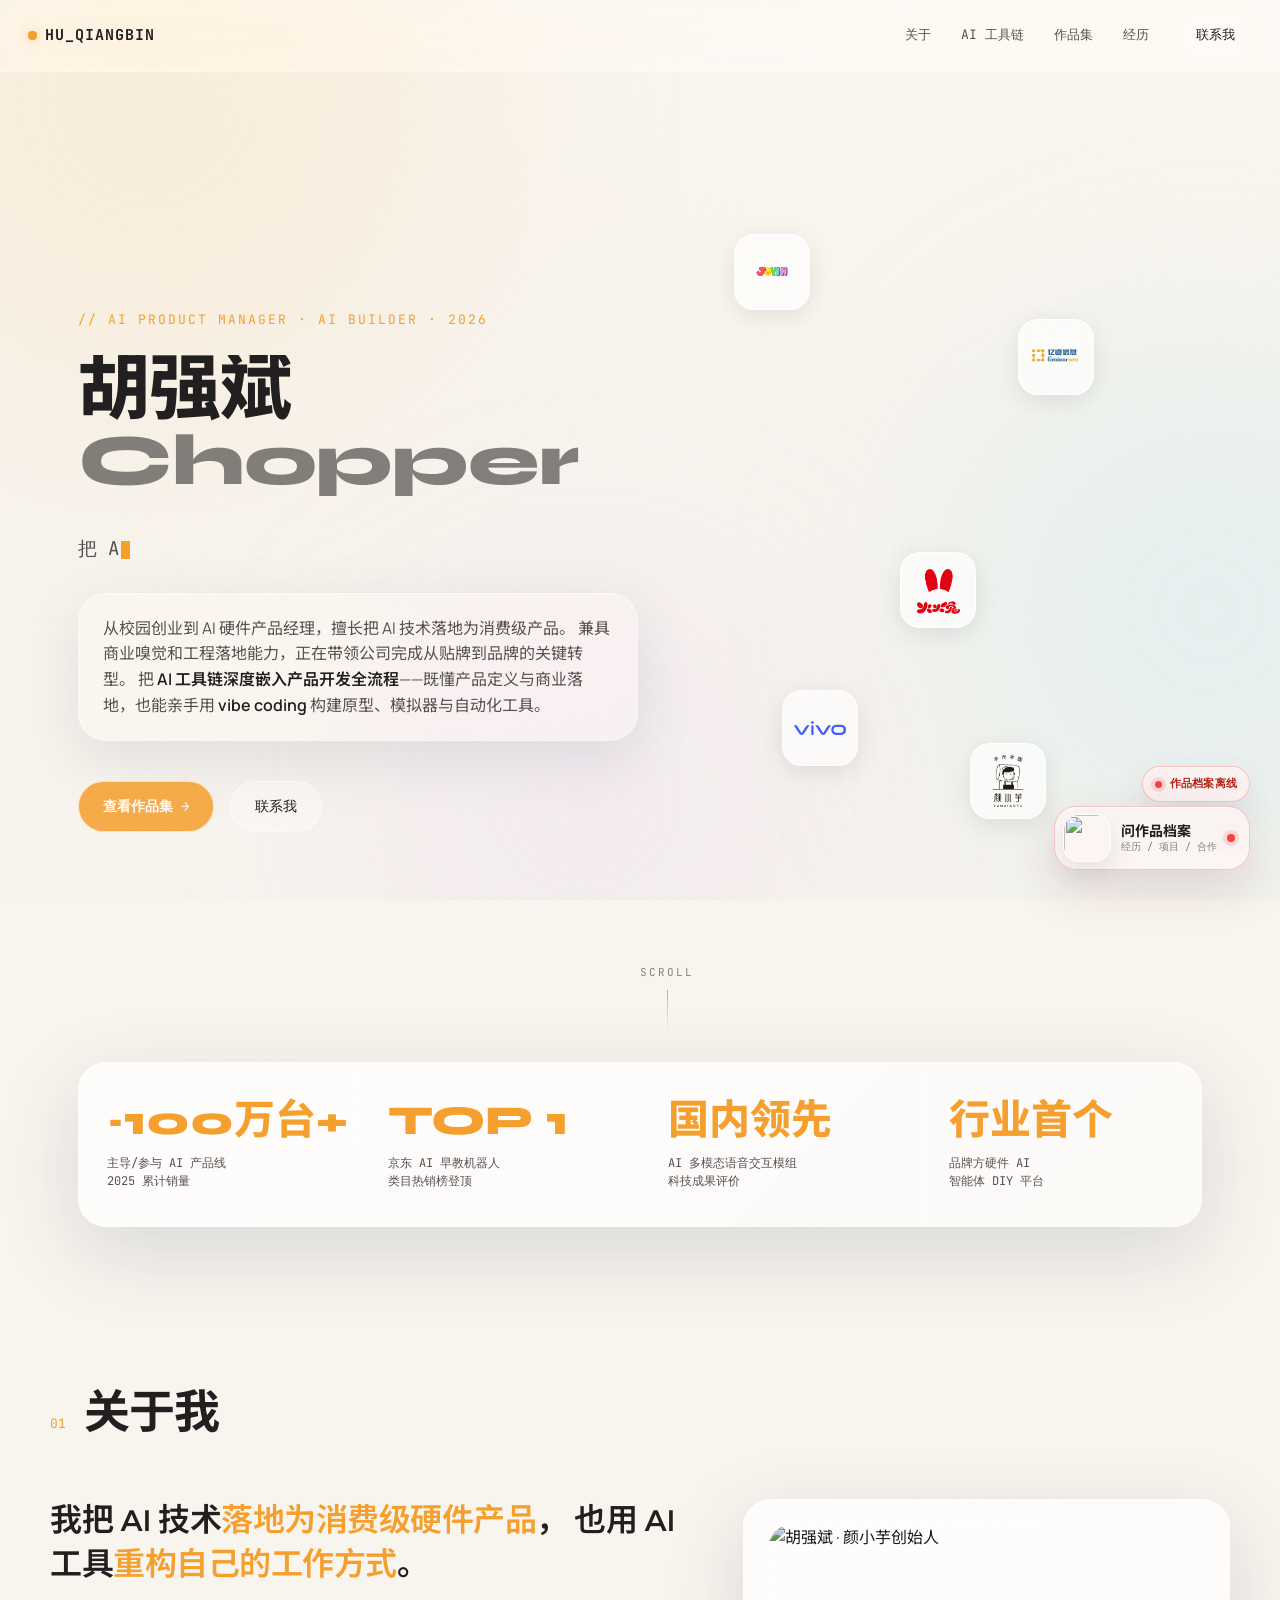
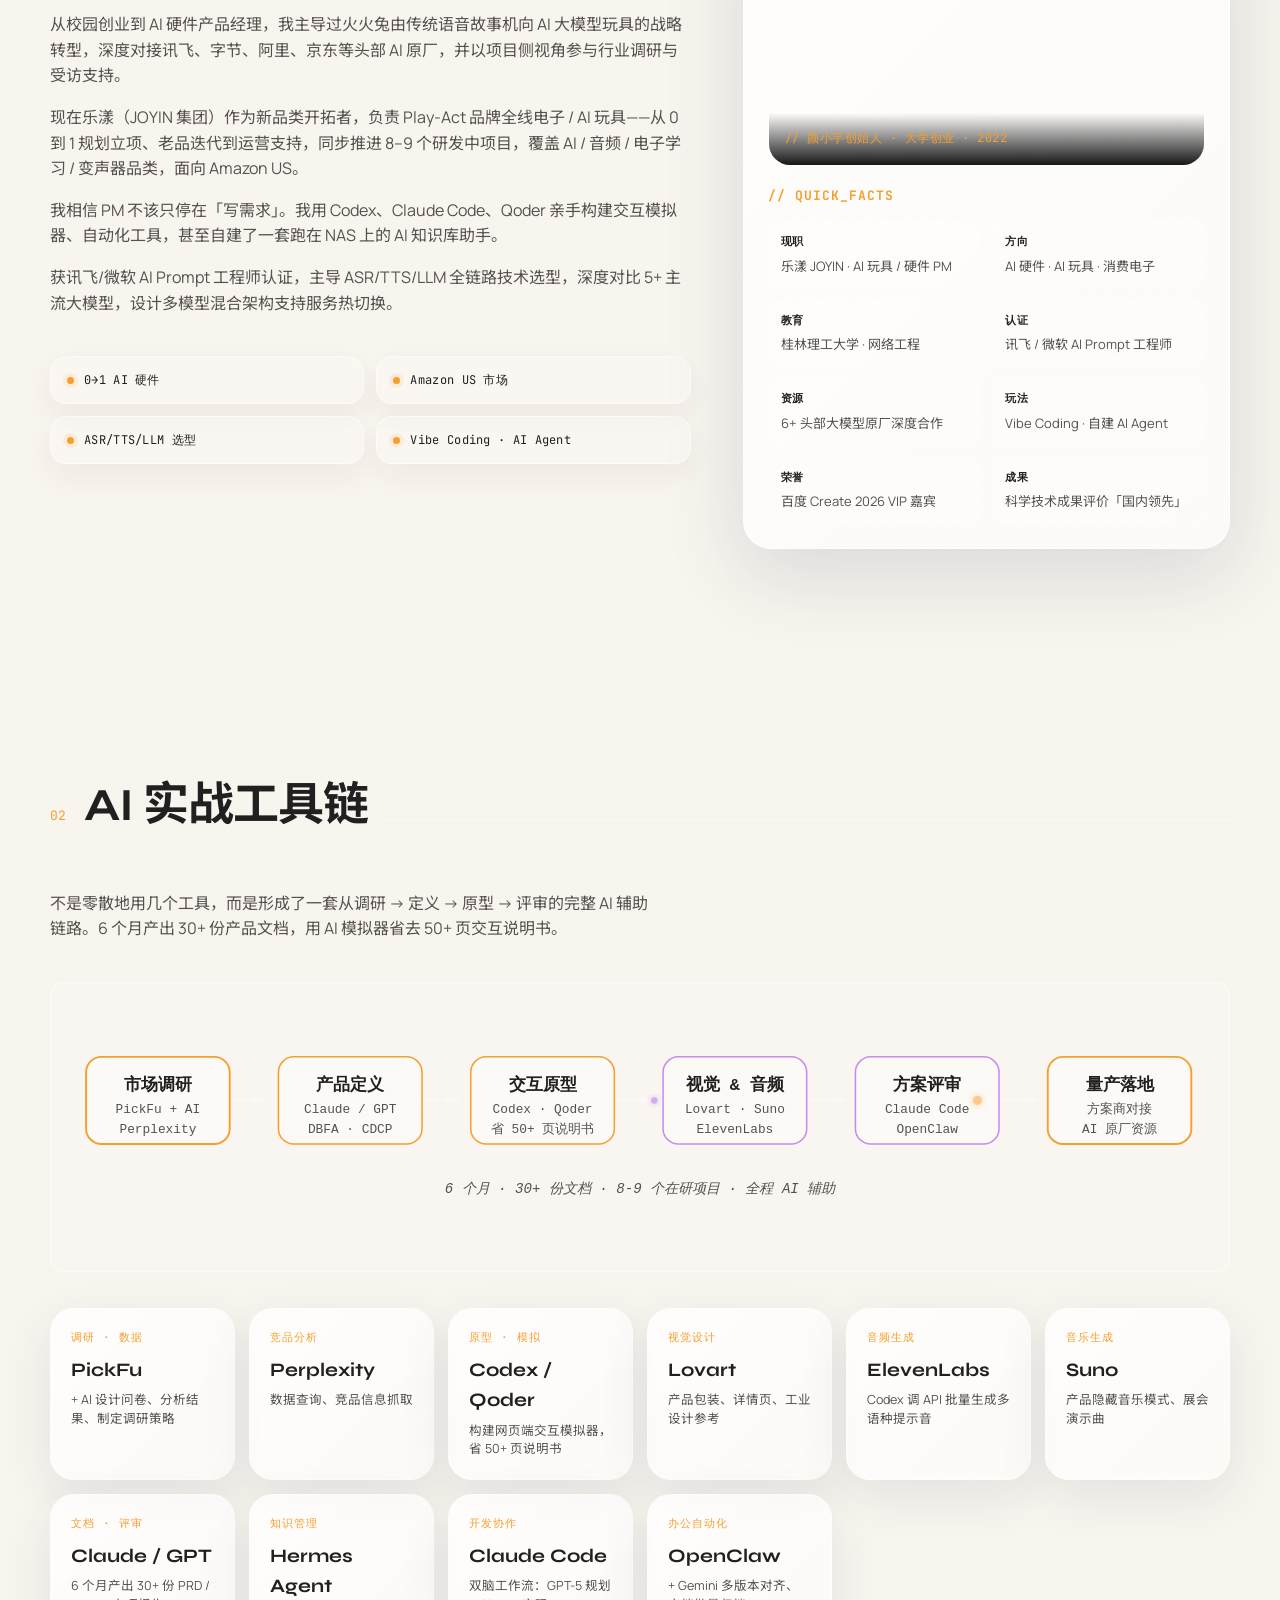
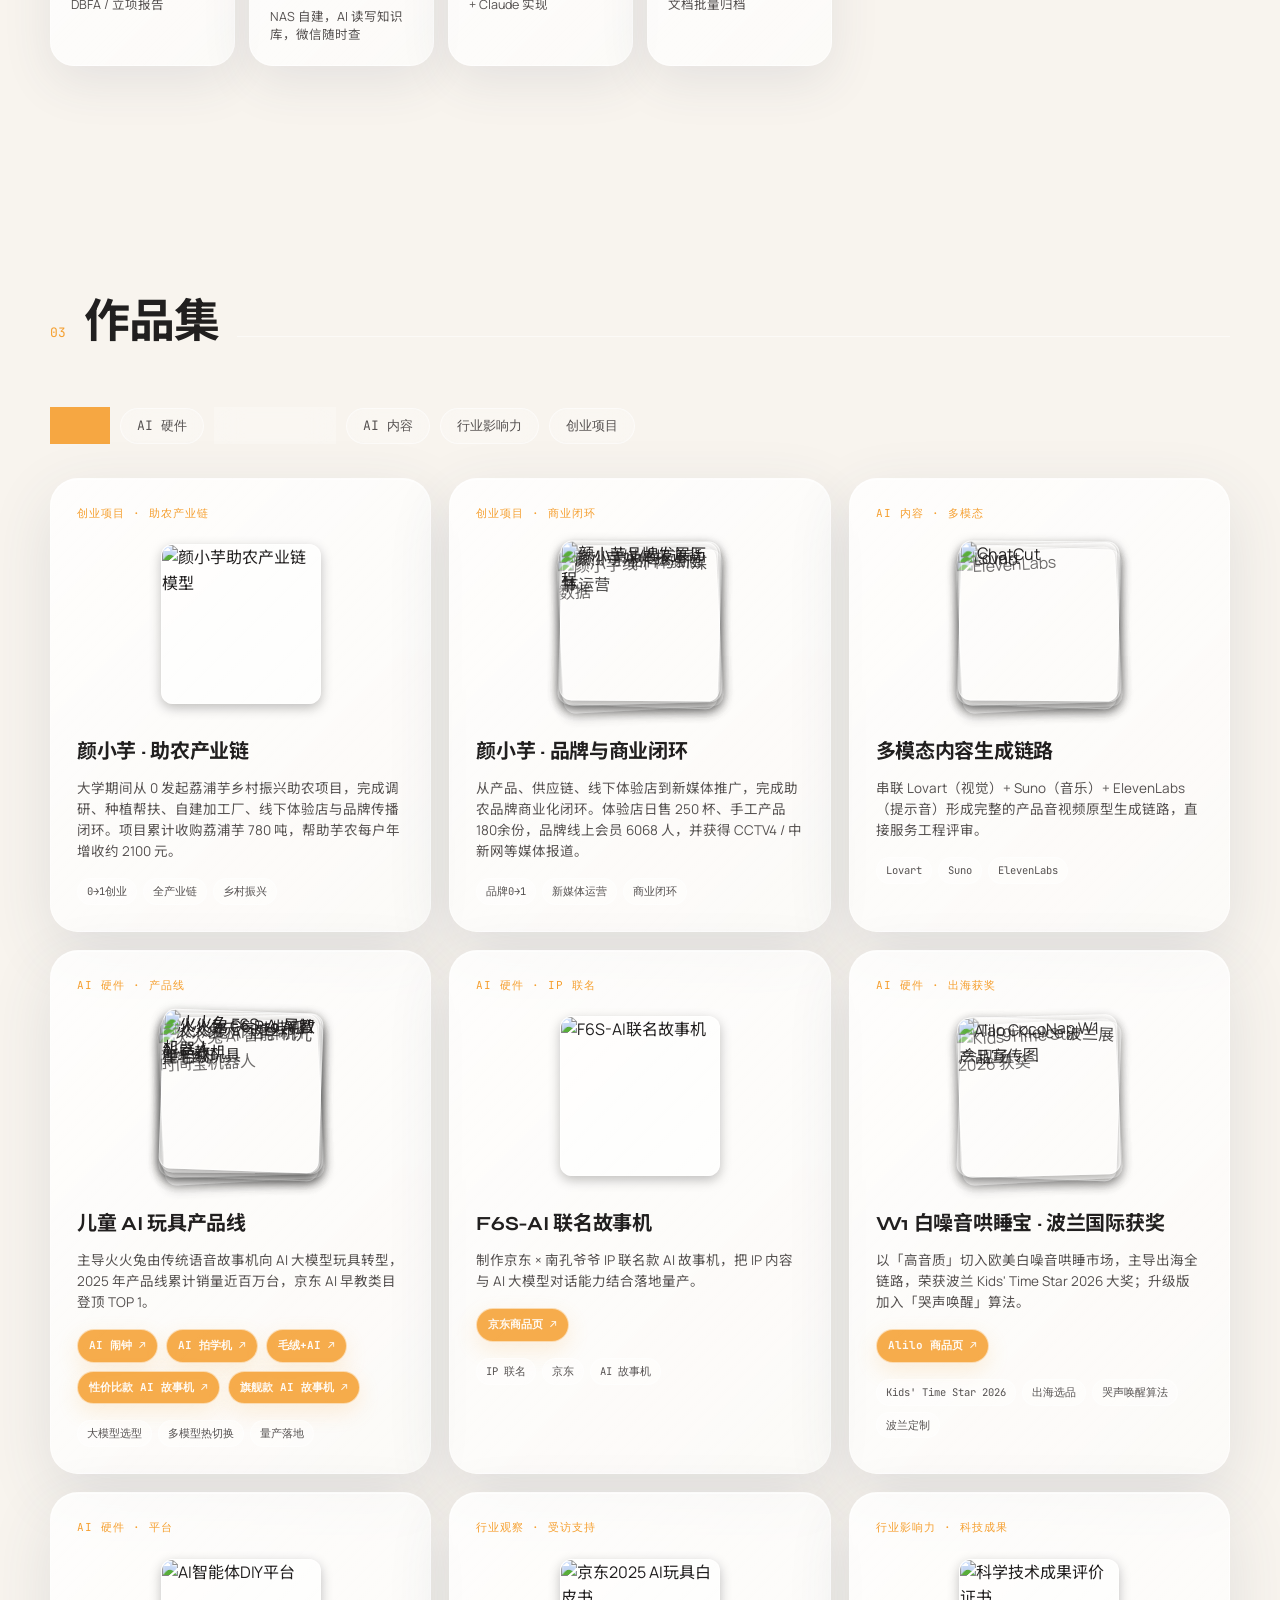
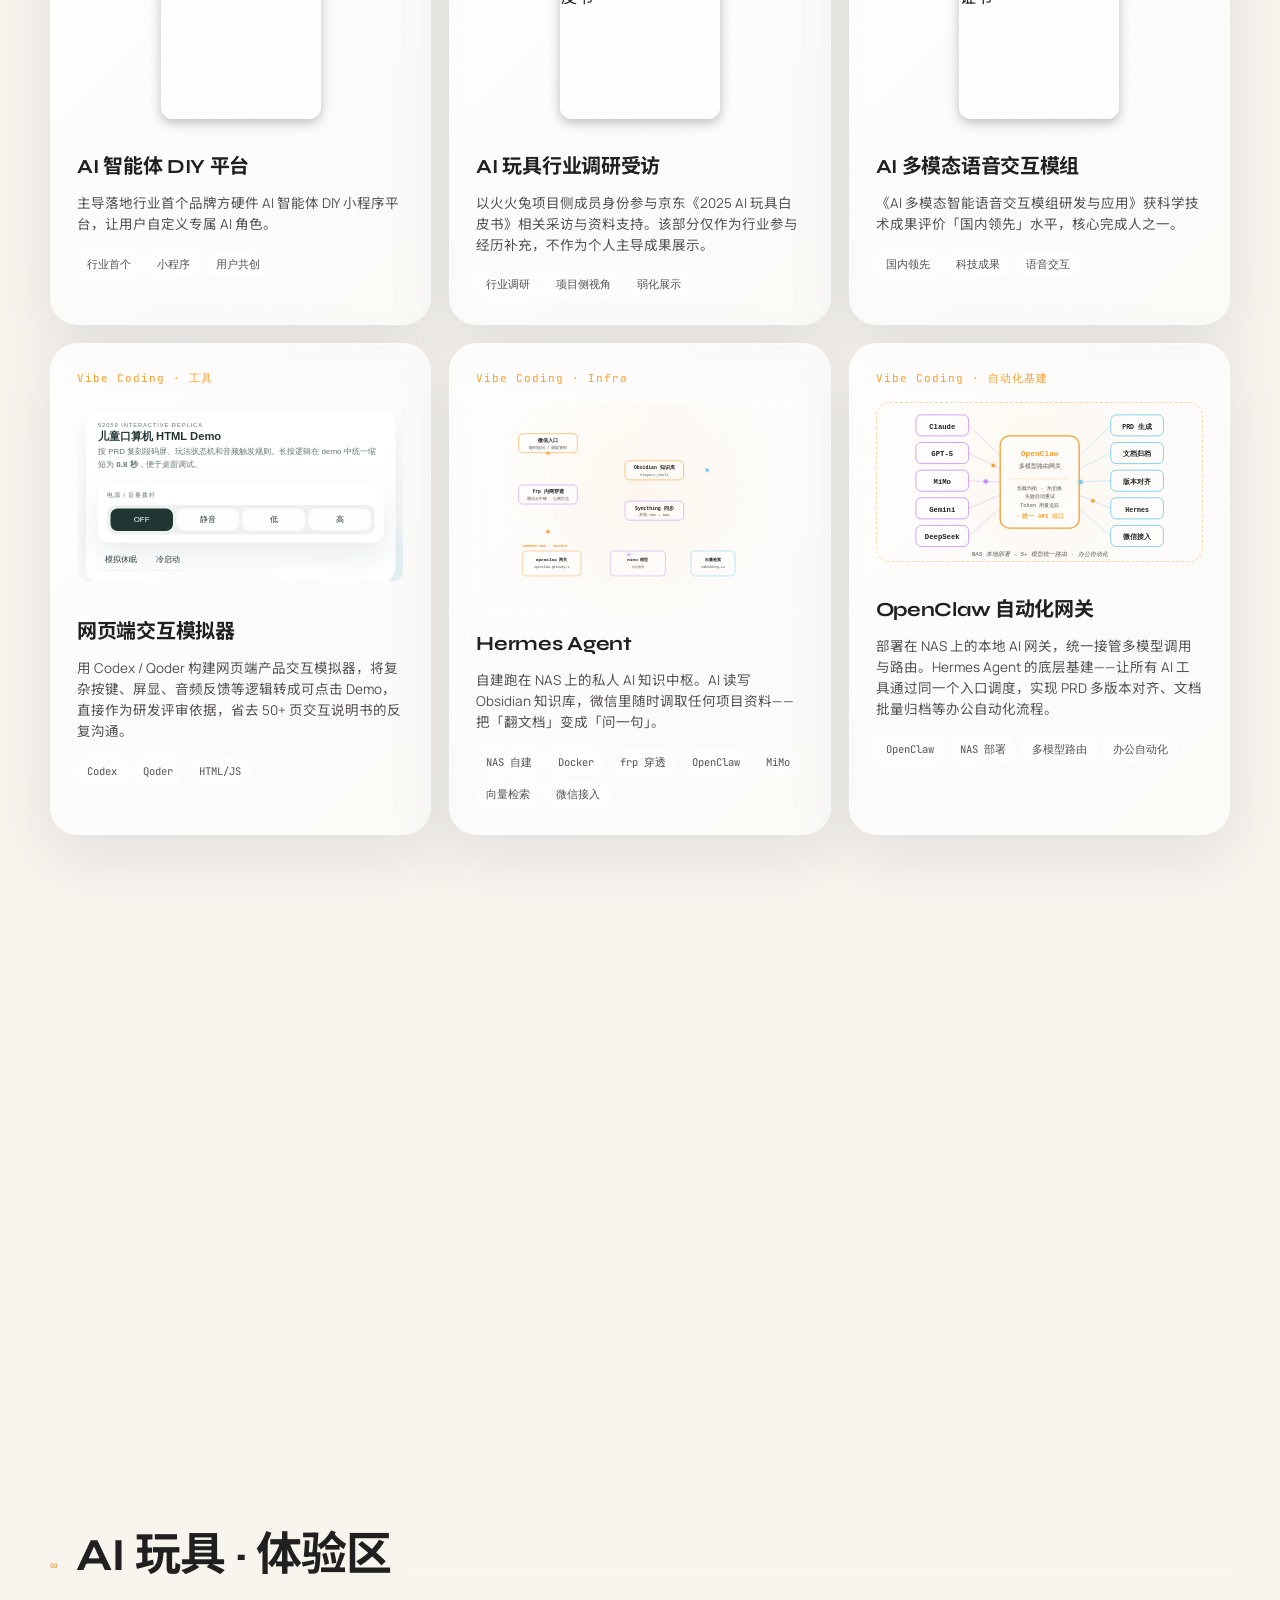
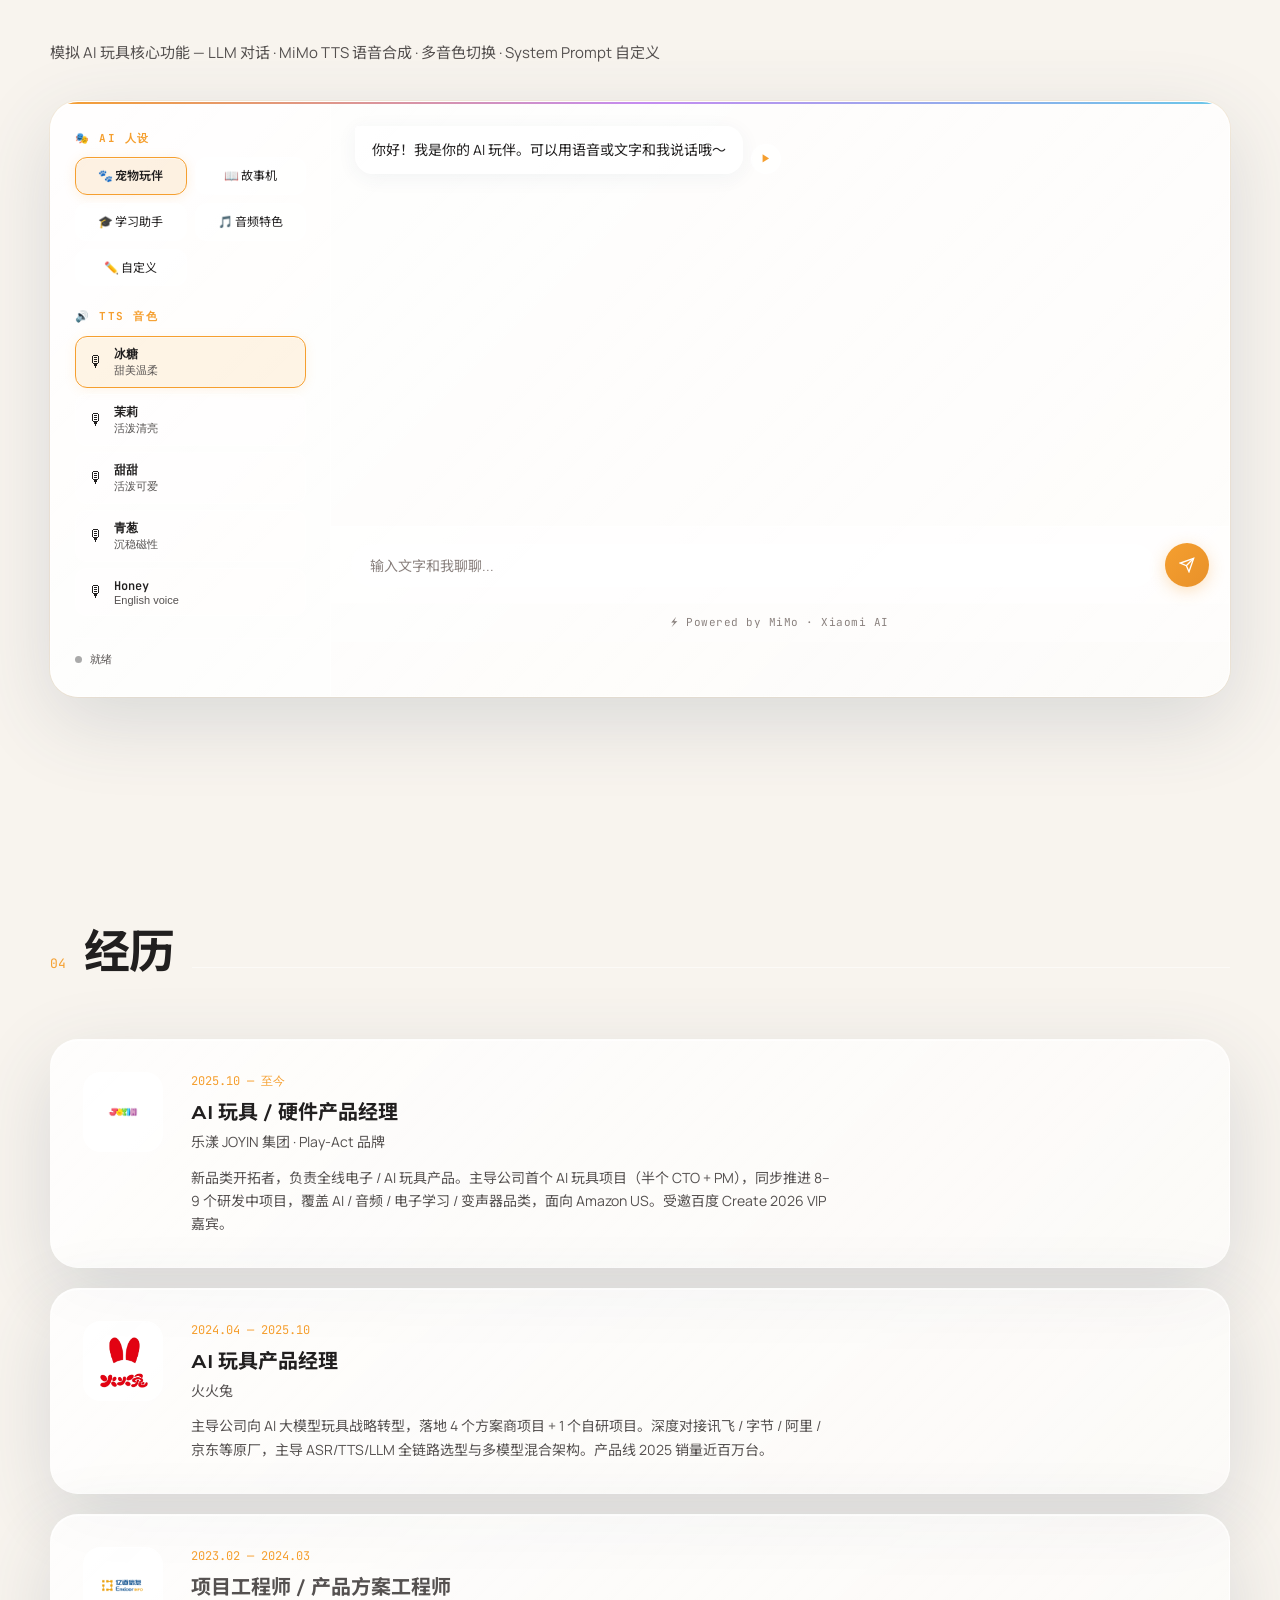
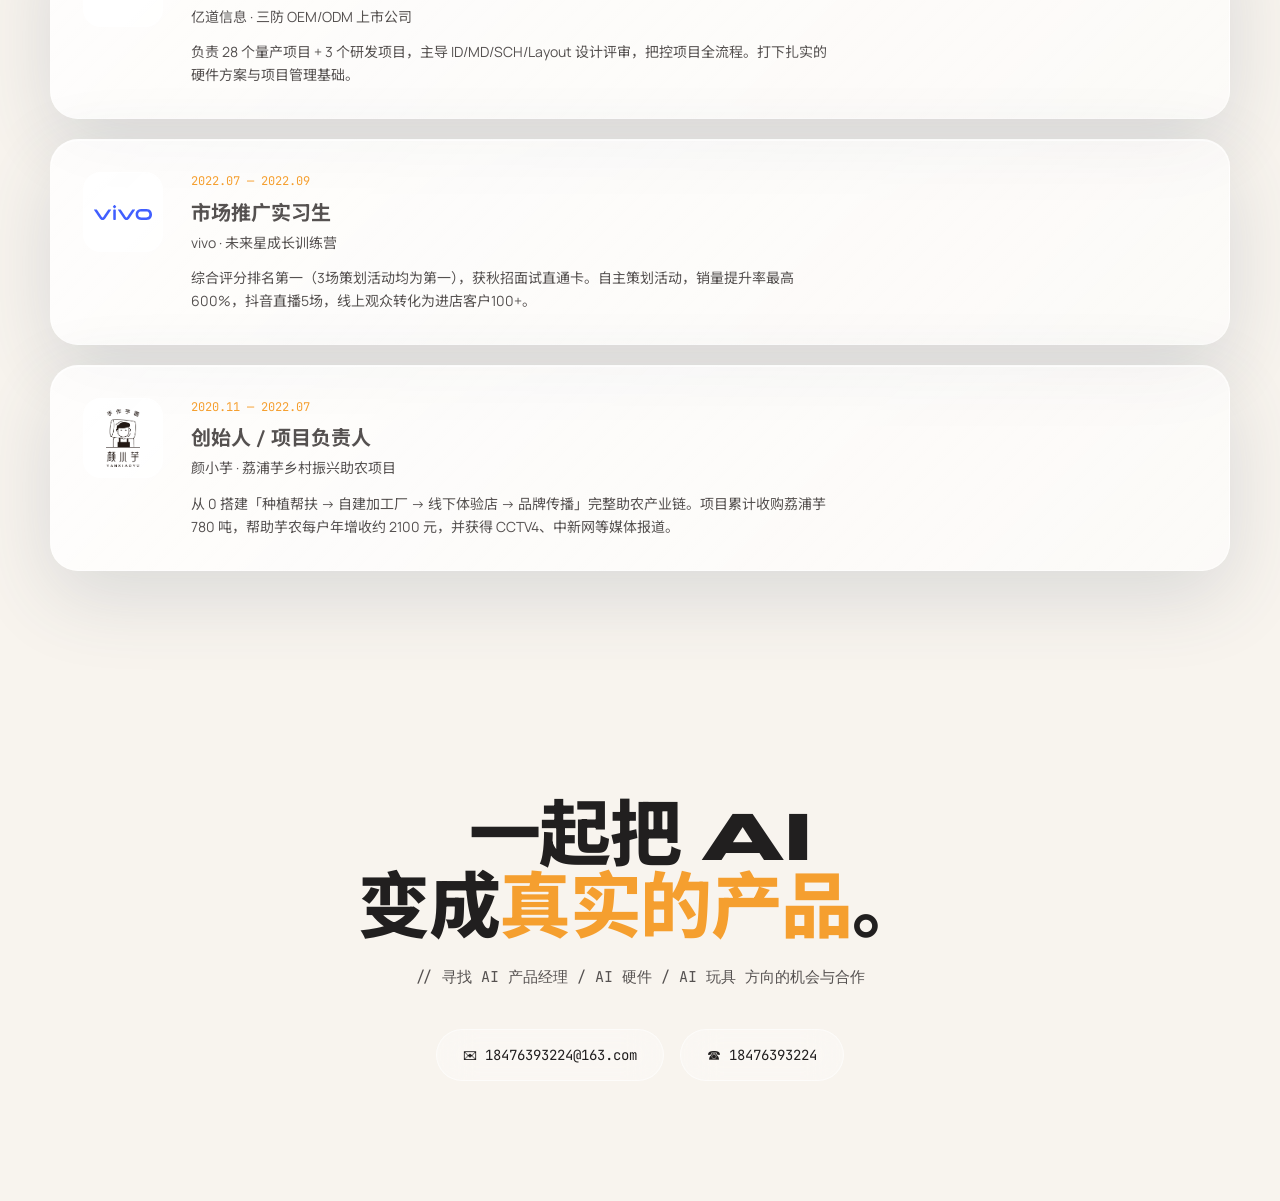
==== commit a6b03b8f: "Optimize about layout and chat health status" ====
--- a/index.html
+++ b/index.html
@@ -182,28 +182,31 @@
 .stat .label{font-family:var(--mono);font-size:12px;color:var(--text-dim);margin-top:12px;line-height:1.5;}
 
 /* ===== About ===== */
-.about-grid{display:grid;grid-template-columns:1.4fr 1fr;gap:60px;align-items:stretch;}
+.about-grid{display:grid;grid-template-columns:1.25fr .95fr;gap:52px;align-items:start;}
 .about-grid>div:first-child{display:flex;flex-direction:column;}
 .about-lead{font-family:var(--display);font-weight:600;font-size:clamp(22px,3vw,32px);line-height:1.4;letter-spacing:-.5px;}
 .about-lead .hl{color:var(--accent);}
 .about-body{color:var(--text-dim);font-size:16px;margin-top:24px;}
 .about-body p{margin-bottom:16px;}
-.about-card{background:var(--glass-bg);border:1px solid var(--border);border-radius:28px;padding:28px;box-shadow:var(--glass-shadow);}
-.about-card h4{font-family:var(--mono);font-size:13px;color:var(--accent);margin-bottom:18px;letter-spacing:1px;}
-.about-card ul{list-style:none;}
-.about-card li{display:flex;gap:12px;padding:9px 0;border-bottom:1px solid rgba(255,255,255,0.38);font-size:14px;color:var(--text-dim);}
-.about-card li:last-child{border-bottom:none;}
-.about-card li b{color:var(--text);font-weight:600;min-width:74px;font-family:var(--mono);font-size:12px;}
+.about-highlights{display:grid;grid-template-columns:repeat(2,minmax(0,1fr));gap:12px;margin-top:24px;}
+.about-highlights span{display:flex;align-items:center;min-height:48px;padding:12px 16px;border:1px solid rgba(255,255,255,0.48);border-radius:16px;background:rgba(255,255,255,0.28);box-shadow:0 12px 32px rgba(92,62,28,0.06);font-family:var(--mono);font-size:12px;line-height:1.35;color:var(--text);letter-spacing:.3px;}
+.about-highlights span::before{content:"";width:7px;height:7px;margin-right:10px;border-radius:50%;background:var(--accent);box-shadow:0 0 0 4px rgba(245,159,47,0.12);flex:0 0 auto;}
+.about-card{background:var(--glass-bg);border:1px solid var(--border);border-radius:28px;padding:24px;box-shadow:var(--glass-shadow);}
+.about-card h4{font-family:var(--mono);font-size:13px;color:var(--accent);margin-bottom:14px;letter-spacing:1px;}
+.about-card ul{list-style:none;display:grid;grid-template-columns:repeat(2,minmax(0,1fr));gap:10px 12px;}
+.about-card li{display:block;min-width:0;padding:12px 12px;border:1px solid rgba(255,255,255,0.38);border-radius:14px;background:rgba(255,255,255,0.18);font-size:13px;color:var(--text-dim);}
+.about-card li b{display:block;color:var(--text);font-weight:600;margin-bottom:6px;font-family:var(--mono);font-size:11px;letter-spacing:.4px;}
+.about-card li span{display:block;line-height:1.45;}
 .about-photo-wrapper {
   position: relative;
-  margin-bottom: 24px;
+  margin-bottom: 20px;
   overflow: hidden;
   border-radius: 22px;
   border: 1px solid var(--border);
 }
 .about-photo {
   width: 100%;
-  height: 280px;
+  height: 240px;
   object-fit: cover;
   display: block;
   filter: saturate(0.85) contrast(1.02) brightness(0.9);
@@ -642,6 +645,8 @@
 /* ===== Responsive ===== */
 @media(max-width:900px){
   .about-grid{grid-template-columns:1fr;gap:36px;}
+  .about-highlights{grid-template-columns:repeat(2,minmax(0,1fr));}
+  .about-card ul{grid-template-columns:repeat(2,minmax(0,1fr));}
   .grid{grid-template-columns:repeat(2,1fr);}
   .stats{grid-template-columns:repeat(2,1fr);}
   .stat:nth-child(2){border-right:none;}
@@ -656,6 +661,11 @@
   .nav-toggle{display:block;}
   .grid{grid-template-columns:1fr;}
   .pad{padding:72px 0;}
+  .about-highlights{grid-template-columns:1fr;gap:10px;}
+  .about-card{padding:18px;border-radius:22px;}
+  .about-card ul{grid-template-columns:1fr;gap:8px;}
+  .about-card li{padding:11px 12px;}
+  .about-photo{height:220px;}
   .hero{min-height:100vh;}
   .hero h1{font-size:clamp(44px,18vw,76px);}
 }
@@ -678,7 +688,7 @@
   box-shadow:0 12px 32px rgba(56,72,100,0.12),inset 0 1px 0 rgba(255,255,255,0.66);
   z-index:99;
   pointer-events:none;
-  transition:opacity .25s,transform .25s;
+  transition:opacity .25s,transform .25s,background .25s,border-color .25s;
 }
 .chat-hint span{
   font-family:var(--mono);
@@ -686,6 +696,7 @@
   font-weight:600;
   color:var(--text-dim);
   letter-spacing:.2px;
+  transition:color .25s;
 }
 .chat-hint::before{
   content:'';
@@ -694,6 +705,16 @@
   border-radius:50%;
   background:#4CAF50;
   box-shadow:0 0 0 4px rgba(76,175,80,0.12);
+  transition:background .25s,box-shadow .25s;
+}
+.chat-hint.is-offline{
+  border-color:rgba(239,68,68,0.28);
+  background:rgba(255,241,241,0.72);
+}
+.chat-hint.is-offline span{color:#B42318;}
+.chat-hint.is-offline::before{
+  background:#EF4444;
+  box-shadow:0 0 0 4px rgba(239,68,68,0.14),0 0 16px rgba(239,68,68,0.28);
 }
 
 .chat-toggle{
@@ -718,10 +739,19 @@
   backdrop-filter:blur(22px) saturate(160%);
   -webkit-backdrop-filter:blur(22px) saturate(160%);
 }
+.chat-toggle.is-offline{
+  border-color:rgba(239,68,68,0.28);
+  background:rgba(255,246,246,0.78);
+  box-shadow:0 18px 48px rgba(123,36,36,0.14),inset 0 1px 0 rgba(255,255,255,0.72);
+}
 .chat-toggle:hover{
   transform:translateY(-2px);
   background:rgba(255,255,255,0.82);
   box-shadow:0 22px 58px rgba(56,72,100,0.22),0 0 0 1px rgba(245,159,47,0.18),inset 0 1px 0 rgba(255,255,255,0.76);
+}
+.chat-toggle.is-offline:hover{
+  background:rgba(255,246,246,0.9);
+  box-shadow:0 22px 58px rgba(123,36,36,0.18),0 0 0 1px rgba(239,68,68,0.16),inset 0 1px 0 rgba(255,255,255,0.76);
 }
 .chat-avatar{
   width:48px;
@@ -757,6 +787,11 @@
   background:#4CAF50;
   box-shadow:0 0 0 4px rgba(76,175,80,0.12);
   margin-left:auto;
+  transition:background .25s,box-shadow .25s;
+}
+.chat-toggle.is-offline .chat-status{
+  background:#EF4444;
+  box-shadow:0 0 0 4px rgba(239,68,68,0.14),0 0 16px rgba(239,68,68,0.28);
 }
 
 .chat-window{
@@ -1307,6 +1342,12 @@
         <p>现在乐漾（JOYIN 集团）作为新品类开拓者，负责 Play-Act 品牌全线电子 / AI 玩具——从 0 到 1 规划立项、老品迭代到运营支持，同步推进 8–9 个研发中项目，覆盖 AI / 音频 / 电子学习 / 变声器品类，面向 Amazon US。</p>
         <p>我相信 PM 不该只停在「写需求」。我用 Codex、Claude Code、Qoder 亲手构建交互模拟器、自动化工具，甚至自建了一套跑在 NAS 上的 AI 知识库助手。</p>
         <p>获讯飞/微软 AI Prompt 工程师认证，主导 ASR/TTS/LLM 全链路技术选型，深度对比 5+ 主流大模型，设计多模型混合架构支持服务热切换。</p>
+      </div>
+      <div class="about-highlights" aria-label="核心能力关键词">
+        <span>0→1 AI 硬件</span>
+        <span>Amazon US 市场</span>
+        <span>ASR/TTS/LLM 选型</span>
+        <span>Vibe Coding · AI Agent</span>
       </div>
     </div>
     <div class="about-card reveal d1">
@@ -2003,7 +2044,7 @@
 
 <!-- AI Chat -->
 <div class="chat-hint">
-  <span>作品档案在线</span>
+  <span id="chatServiceStatusText">作品档案在线</span>
 </div>
 <button class="chat-toggle" id="chatToggle" aria-label="打开作品档案问答">
   <img src="https://assets.chopperh.me/images/chopper-avatar.webp" alt="" class="chat-avatar">
@@ -2399,6 +2440,8 @@
 const chatInput=document.getElementById('chatInput');
 const chatSend=document.getElementById('chatSend');
 const chatClose=document.getElementById('chatClose');
+const chatHint=document.querySelector('.chat-hint');
+const chatServiceStatusText=document.getElementById('chatServiceStatusText');
 
 function adjustChatInputHeight(){
   const styles=getComputedStyle(chatInput);
@@ -2417,8 +2460,60 @@
 
 // Cloudflare Worker URL
 const WORKER_URL='https://aichat.chopperh.me';
+const CHAT_HEALTH_CHECK_INTERVAL=120000;
+const CHAT_HEALTH_TIMEOUT=8000;
 
 let chatHistory=[];
+let chatHealthTimer=null;
+let chatHealthRequestId=0;
+
+function setChatServiceStatus(isOnline){
+  chatToggle.classList.toggle('is-offline',!isOnline);
+  chatHint?.classList.toggle('is-offline',!isOnline);
+  if(chatServiceStatusText){
+    chatServiceStatusText.textContent=isOnline?'作品档案在线':'作品档案离线';
+  }
+  chatToggle.setAttribute('aria-label',isOnline?'打开作品档案问答':'打开作品档案问答（服务离线）');
+  chatToggle.title=isOnline?'AI 对话服务在线':'AI 对话服务暂时离线';
+}
+
+async function checkChatServiceHealth(){
+  const requestId=++chatHealthRequestId;
+  const controller=new AbortController();
+  const timeout=setTimeout(()=>controller.abort(),CHAT_HEALTH_TIMEOUT);
+
+  try{
+    const response=await fetch(WORKER_URL+'/chat',{
+      method:'POST',
+      headers:{'Content-Type':'application/json'},
+      cache:'no-store',
+      signal:controller.signal,
+      body:JSON.stringify({
+        message:'健康检查，请只回复 OK',
+        history:[],
+        stream:false
+      })
+    });
+    if(!response.ok)throw new Error('Health check '+response.status);
+    await response.json();
+    if(requestId===chatHealthRequestId)setChatServiceStatus(true);
+  }catch(error){
+    if(requestId===chatHealthRequestId)setChatServiceStatus(false);
+    console.warn('Chat health check failed:',error);
+  }finally{
+    clearTimeout(timeout);
+  }
+}
+
+function startChatServiceHealthCheck(){
+  checkChatServiceHealth();
+  if(chatHealthTimer)clearInterval(chatHealthTimer);
+  chatHealthTimer=setInterval(checkChatServiceHealth,CHAT_HEALTH_CHECK_INTERVAL);
+  window.addEventListener('online',checkChatServiceHealth);
+  document.addEventListener('visibilitychange',()=>{
+    if(document.visibilityState==='visible')checkChatServiceHealth();
+  });
+}
 
 chatToggle.addEventListener('click',(e)=>{
   e.stopPropagation();
@@ -2470,6 +2565,8 @@
       headers:{'Content-Type':'application/json'},
       body:JSON.stringify({message,history:chatHistory.slice(-10),stream:true})
     });
+    if(!response.ok)throw new Error('Chat '+response.status);
+    setChatServiceStatus(true);
 
     const reader=response.body.getReader();
     const decoder=new TextDecoder();
@@ -2536,6 +2633,7 @@
       botDiv.innerHTML='抱歉，暂时无法回答。请稍后再试。';
     }
   }catch(error){
+    setChatServiceStatus(false);
     botDiv.innerHTML='连接失败，请检查网络或稍后再试。';
     console.error('Chat error:',error);
   }
@@ -2572,6 +2670,7 @@
   });
 });
 adjustChatInputHeight();
+startChatServiceHealthCheck();
 
 // ===== AI Demo 体验区 =====
 (function(){
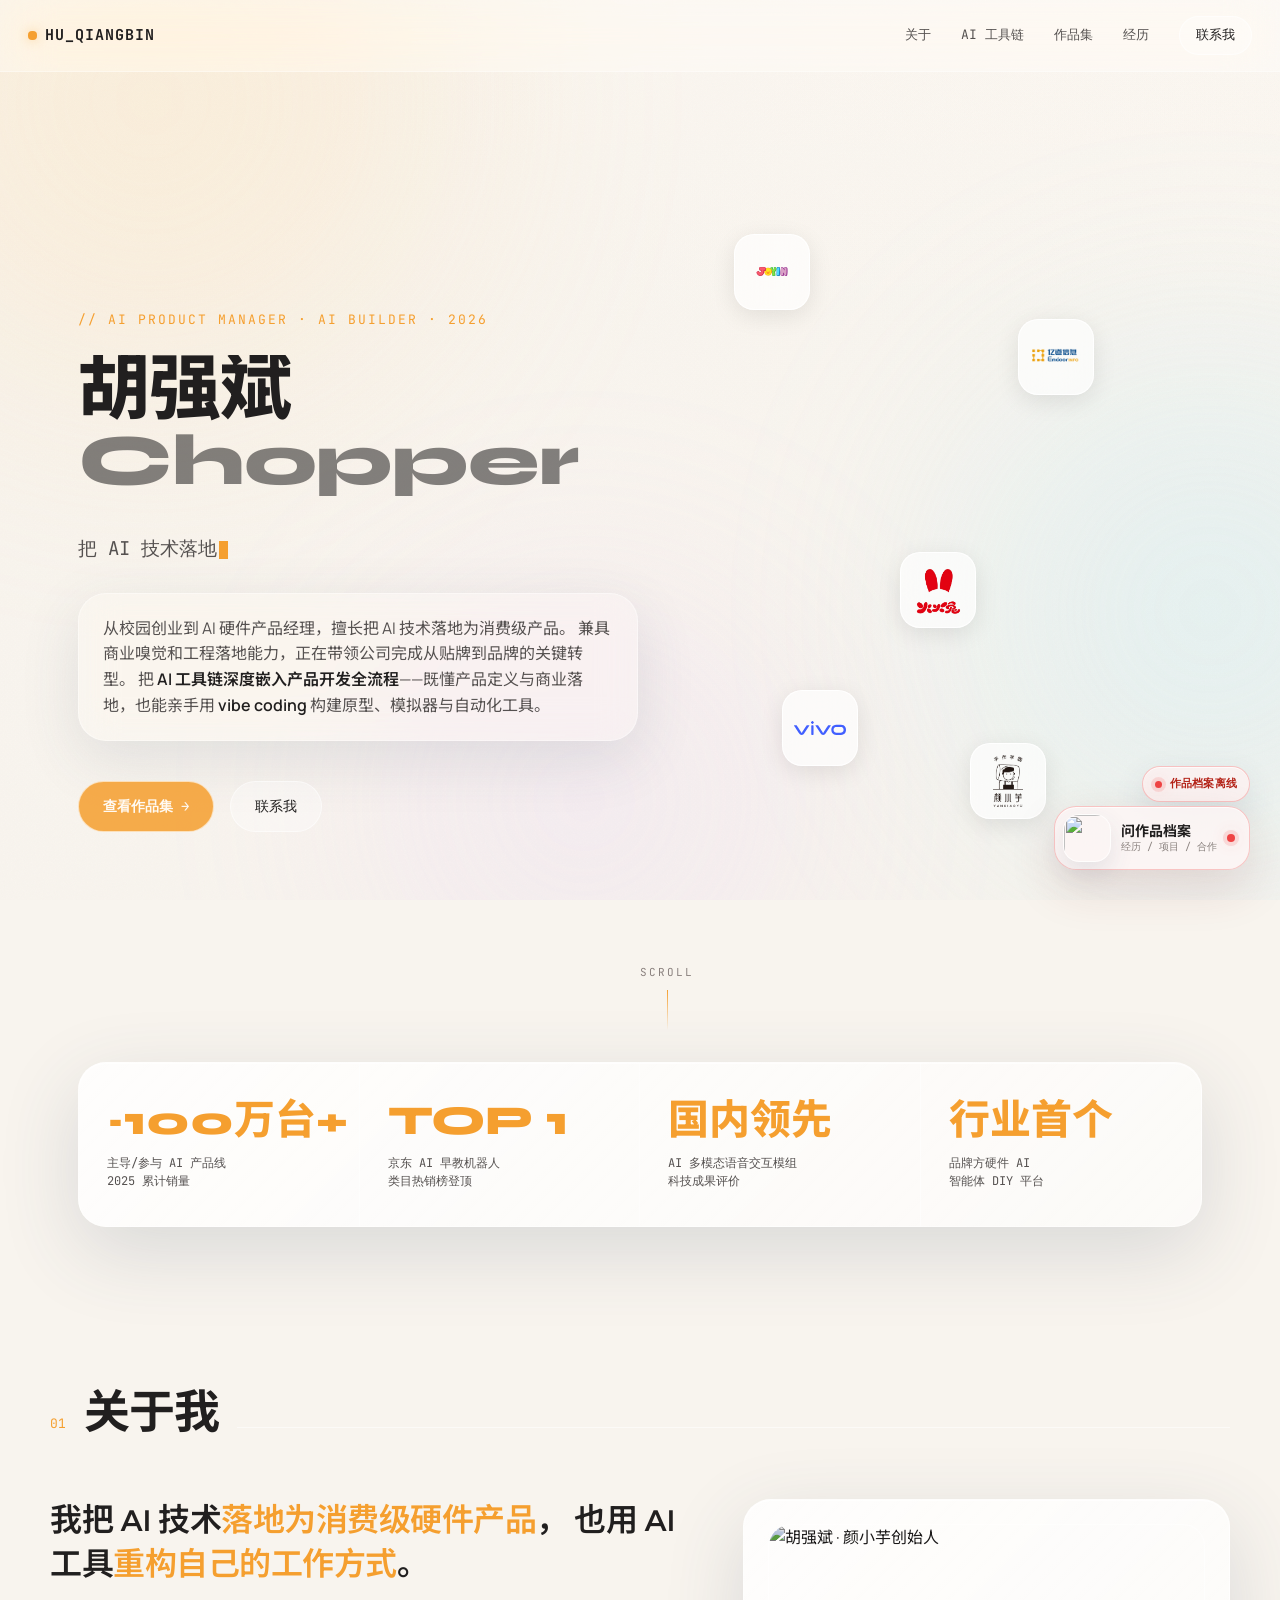
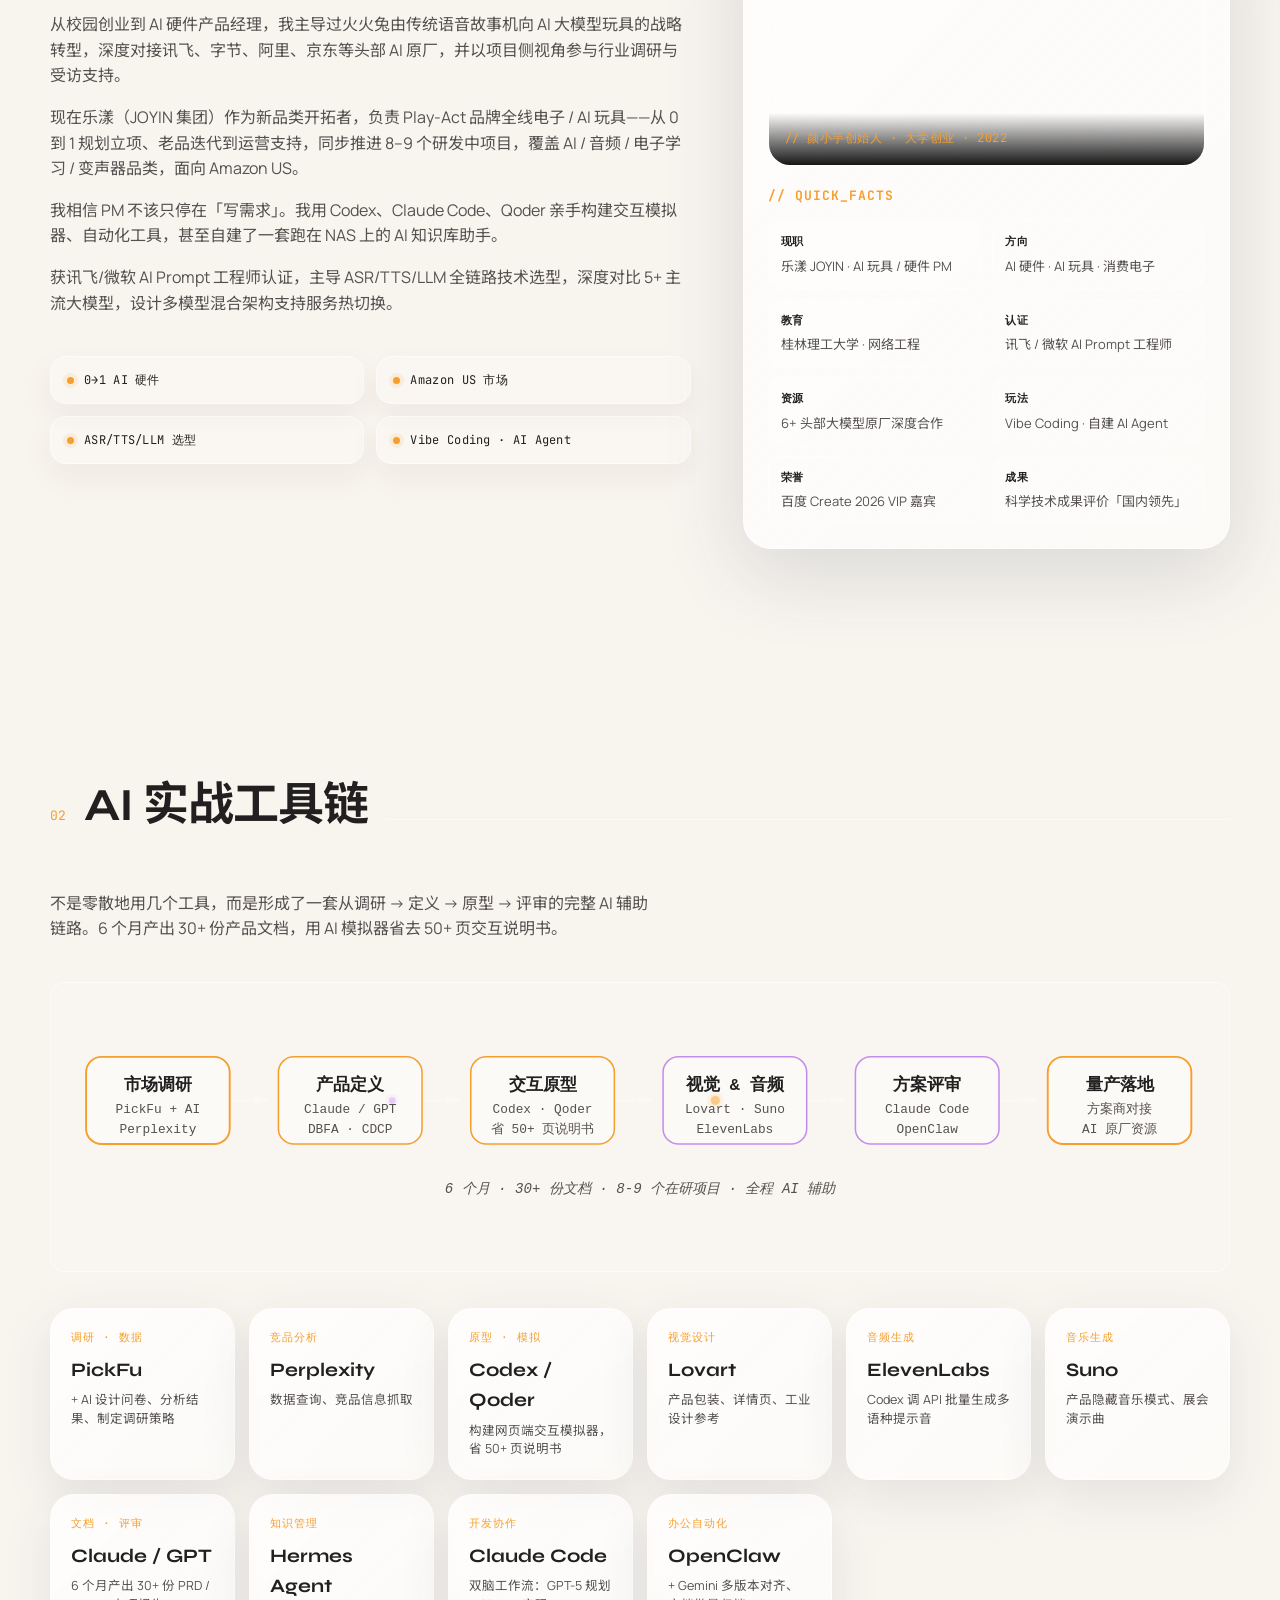
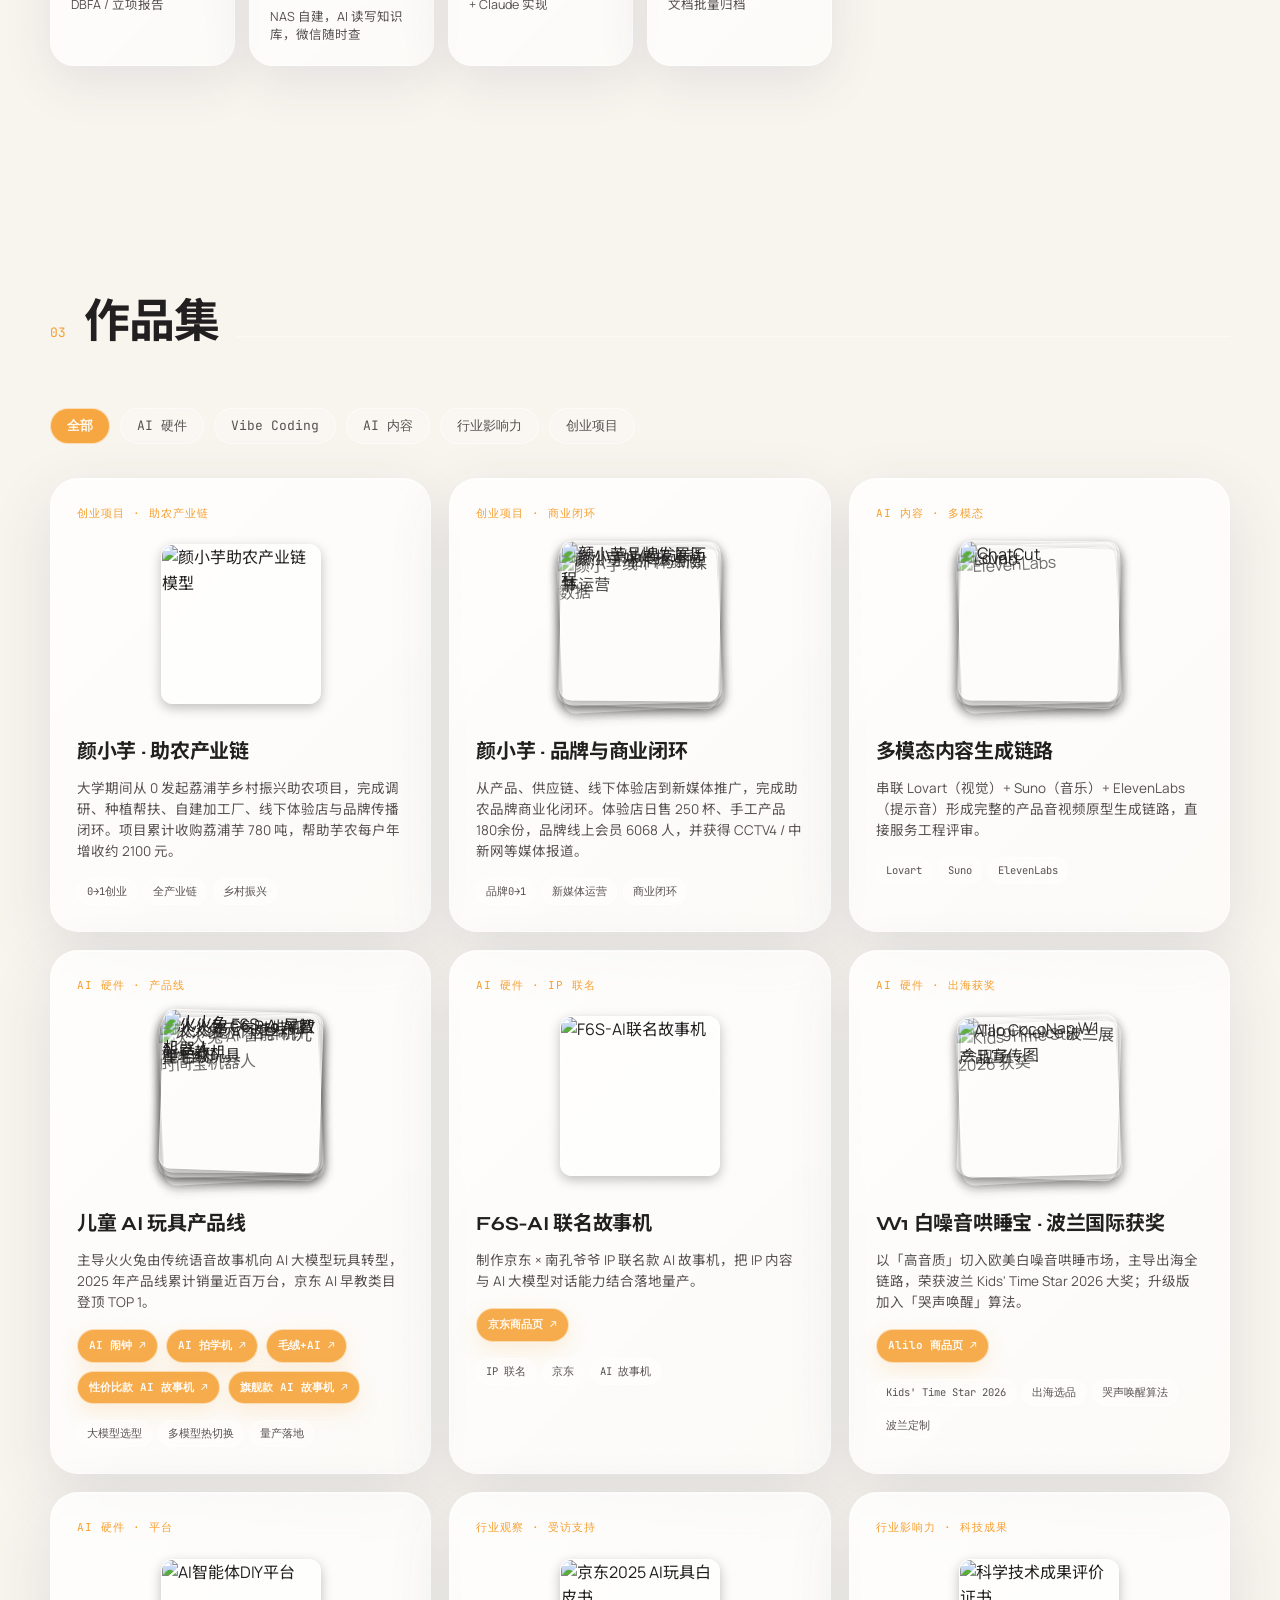
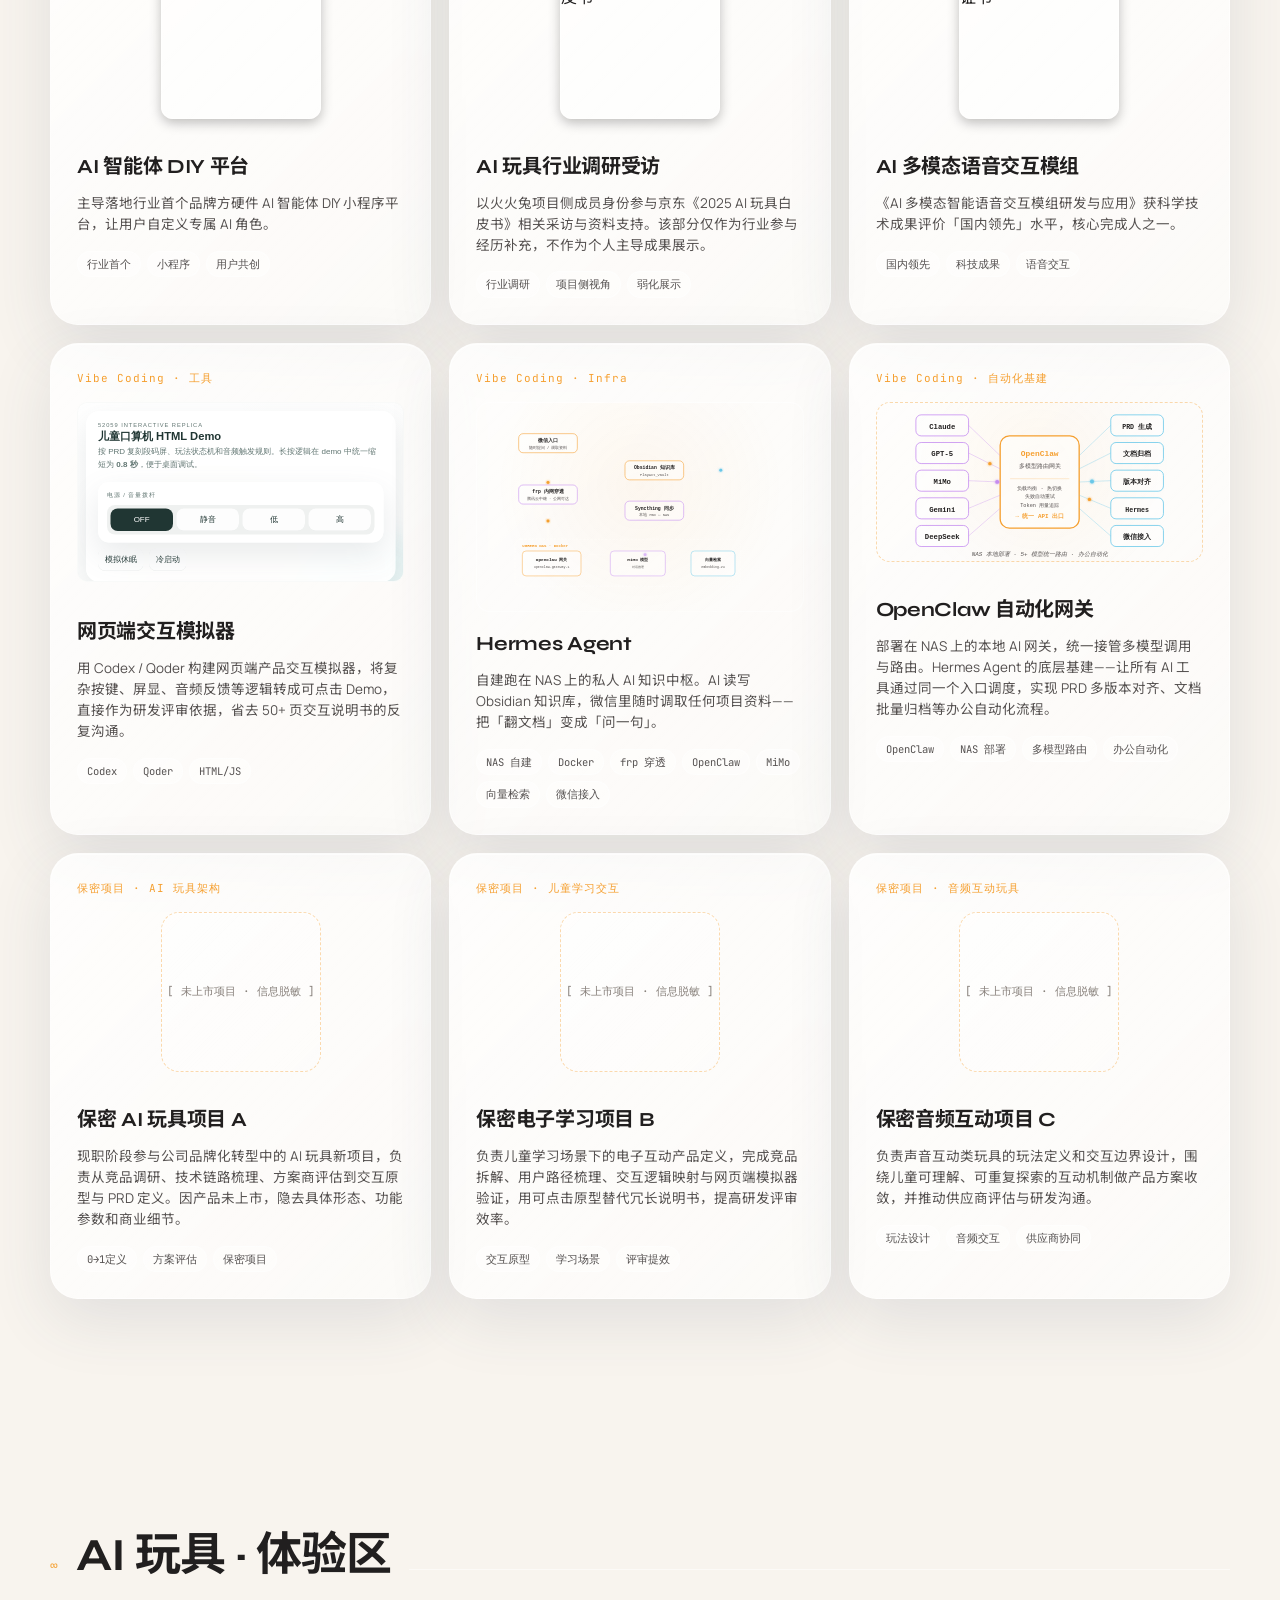
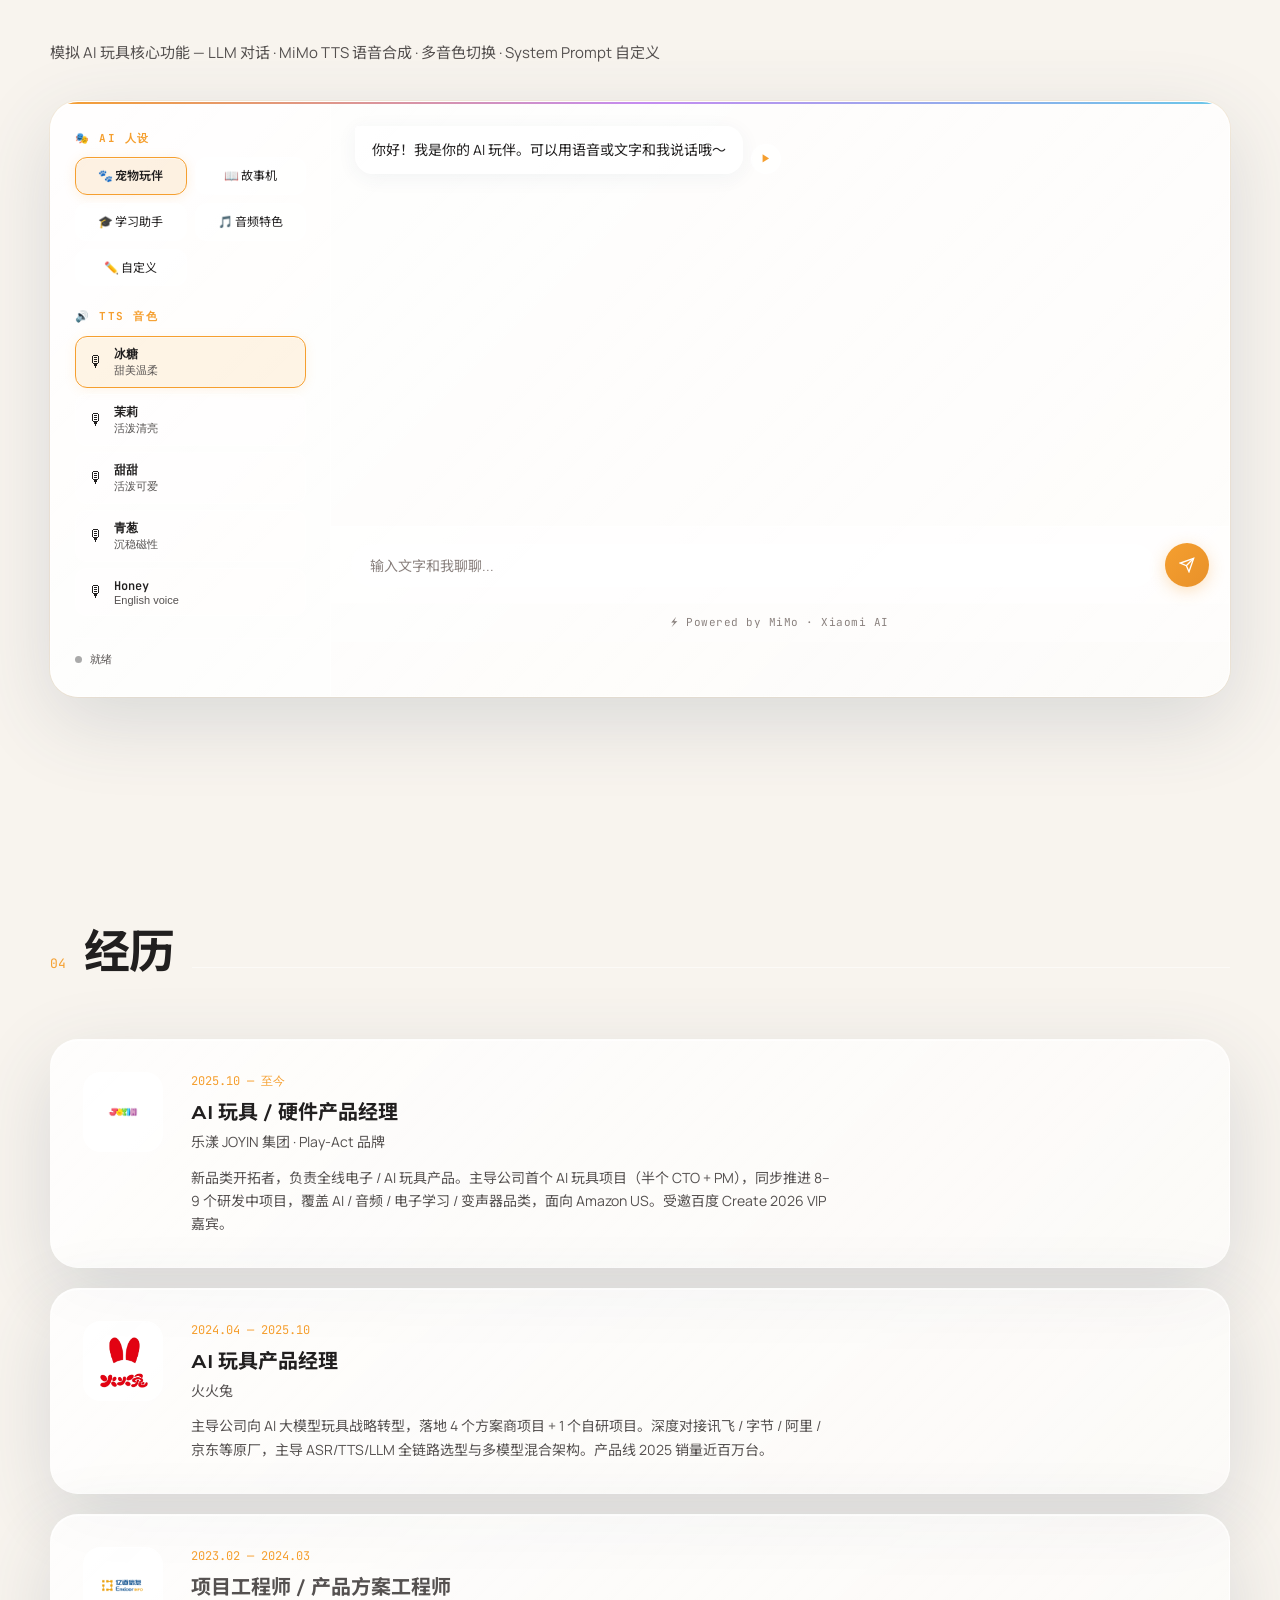
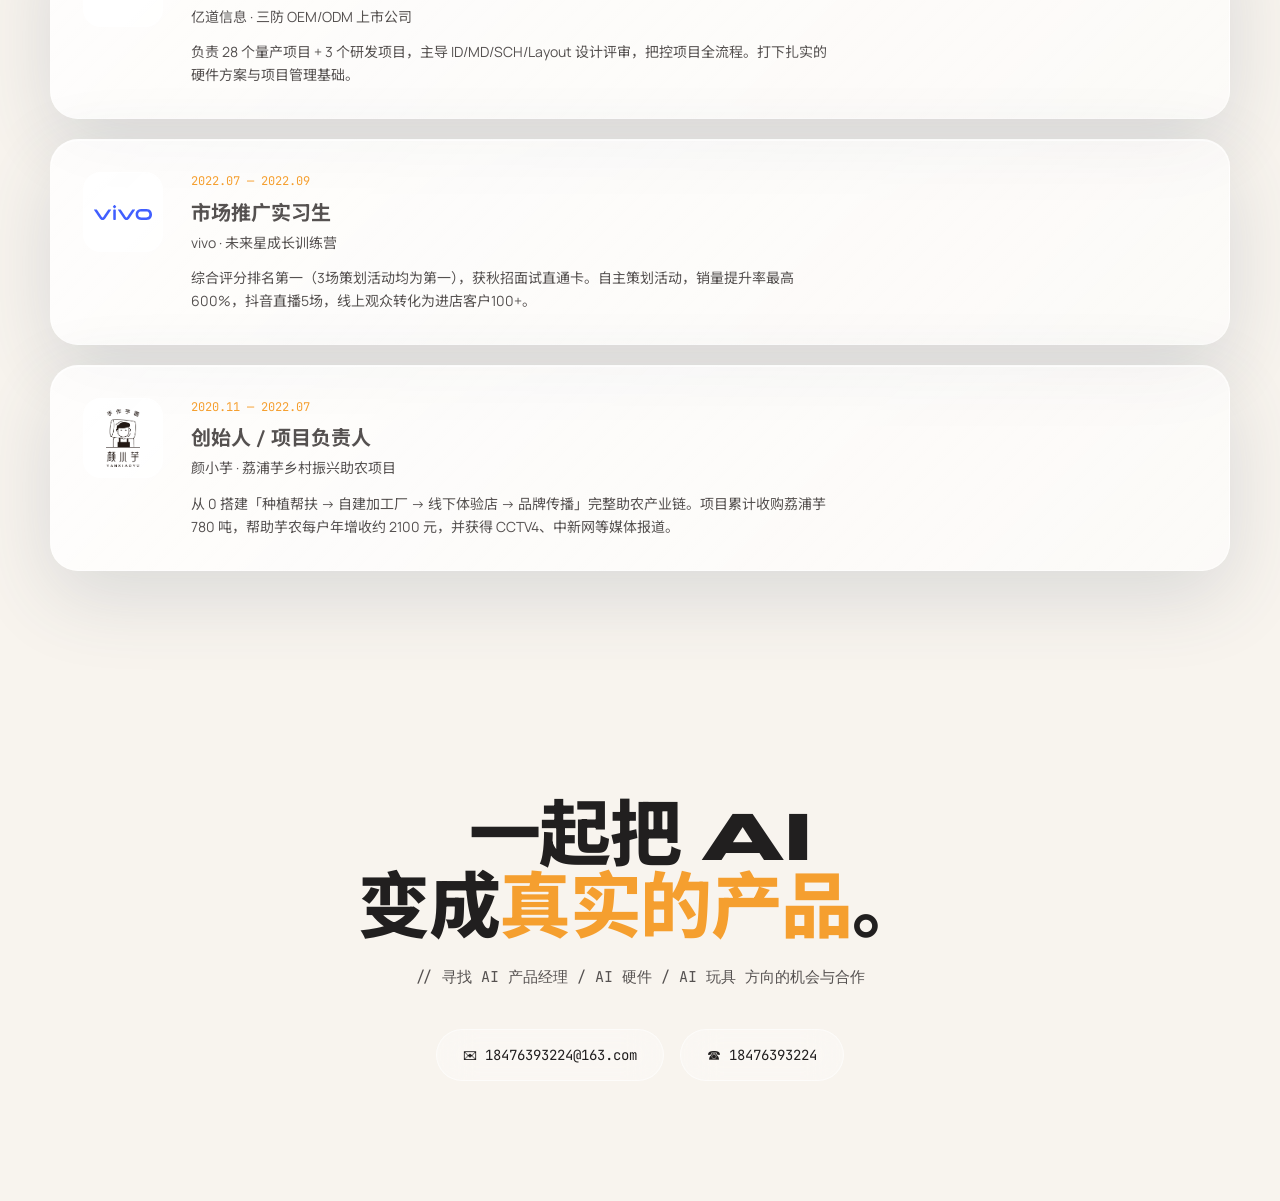
==== commit 907829f5: "Add person schema structured data" ====
--- a/index.html
+++ b/index.html
@@ -5,6 +5,39 @@
 <meta name="viewport" content="width=device-width, initial-scale=1.0">
 <title>胡强斌 · AI 产品经理 / AI Builder</title>
 <meta name="description" content="胡强斌 — AI 硬件产品经理，用 AI 工具链构建消费级产品。Vibe coding 作品集与项目展示。">
+<!-- Schema.org structured data for AI search engines -->
+<script type="application/ld+json">
+{
+  "@context": "https://schema.org",
+  "@type": "Person",
+  "name": "胡强斌",
+  "alternateName": "Chopper H",
+  "jobTitle": "AI产品经理",
+  "description": "AI硬件产品经理，3年+经验，专注儿童AI陪伴机器人和智能玩具",
+  "url": "https://me.chopperh.me",
+  "sameAs": [
+    "https://github.com/chopperH0824"
+  ],
+  "knowsAbout": [
+    "AI硬件",
+    "智能玩具",
+    "儿童陪伴机器人",
+    "AI产品经理",
+    "火火兔",
+    "语音交互",
+    "IoT"
+  ],
+  "alumniOf": {
+    "@type": "CollegeOrUniversity",
+    "name": "桂林理工大学"
+  },
+  "address": {
+    "@type": "PostalAddress",
+    "addressLocality": "深圳",
+    "addressCountry": "CN"
+  }
+}
+</script>
 <link rel="icon" type="image/png" href="images/ai-icon.png">
 
 <link rel="preconnect" href="https://fonts.googleapis.com">
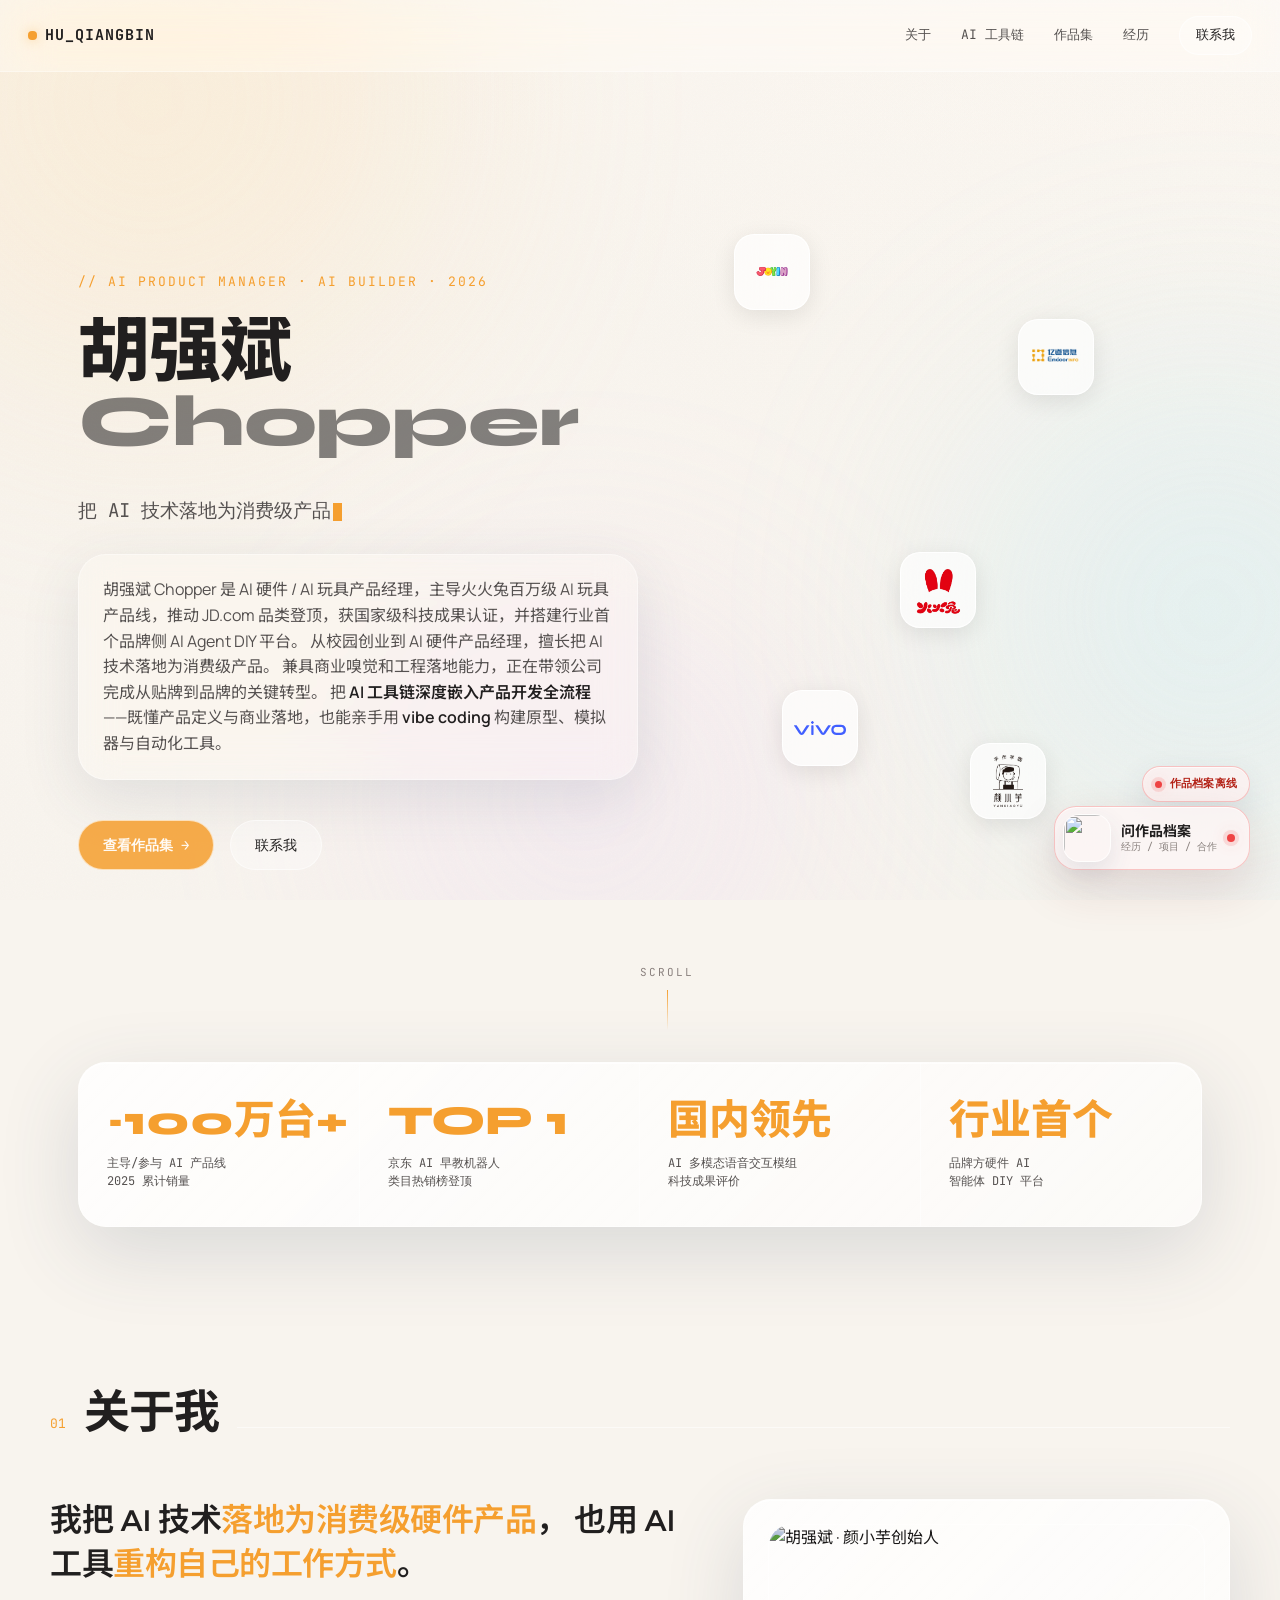
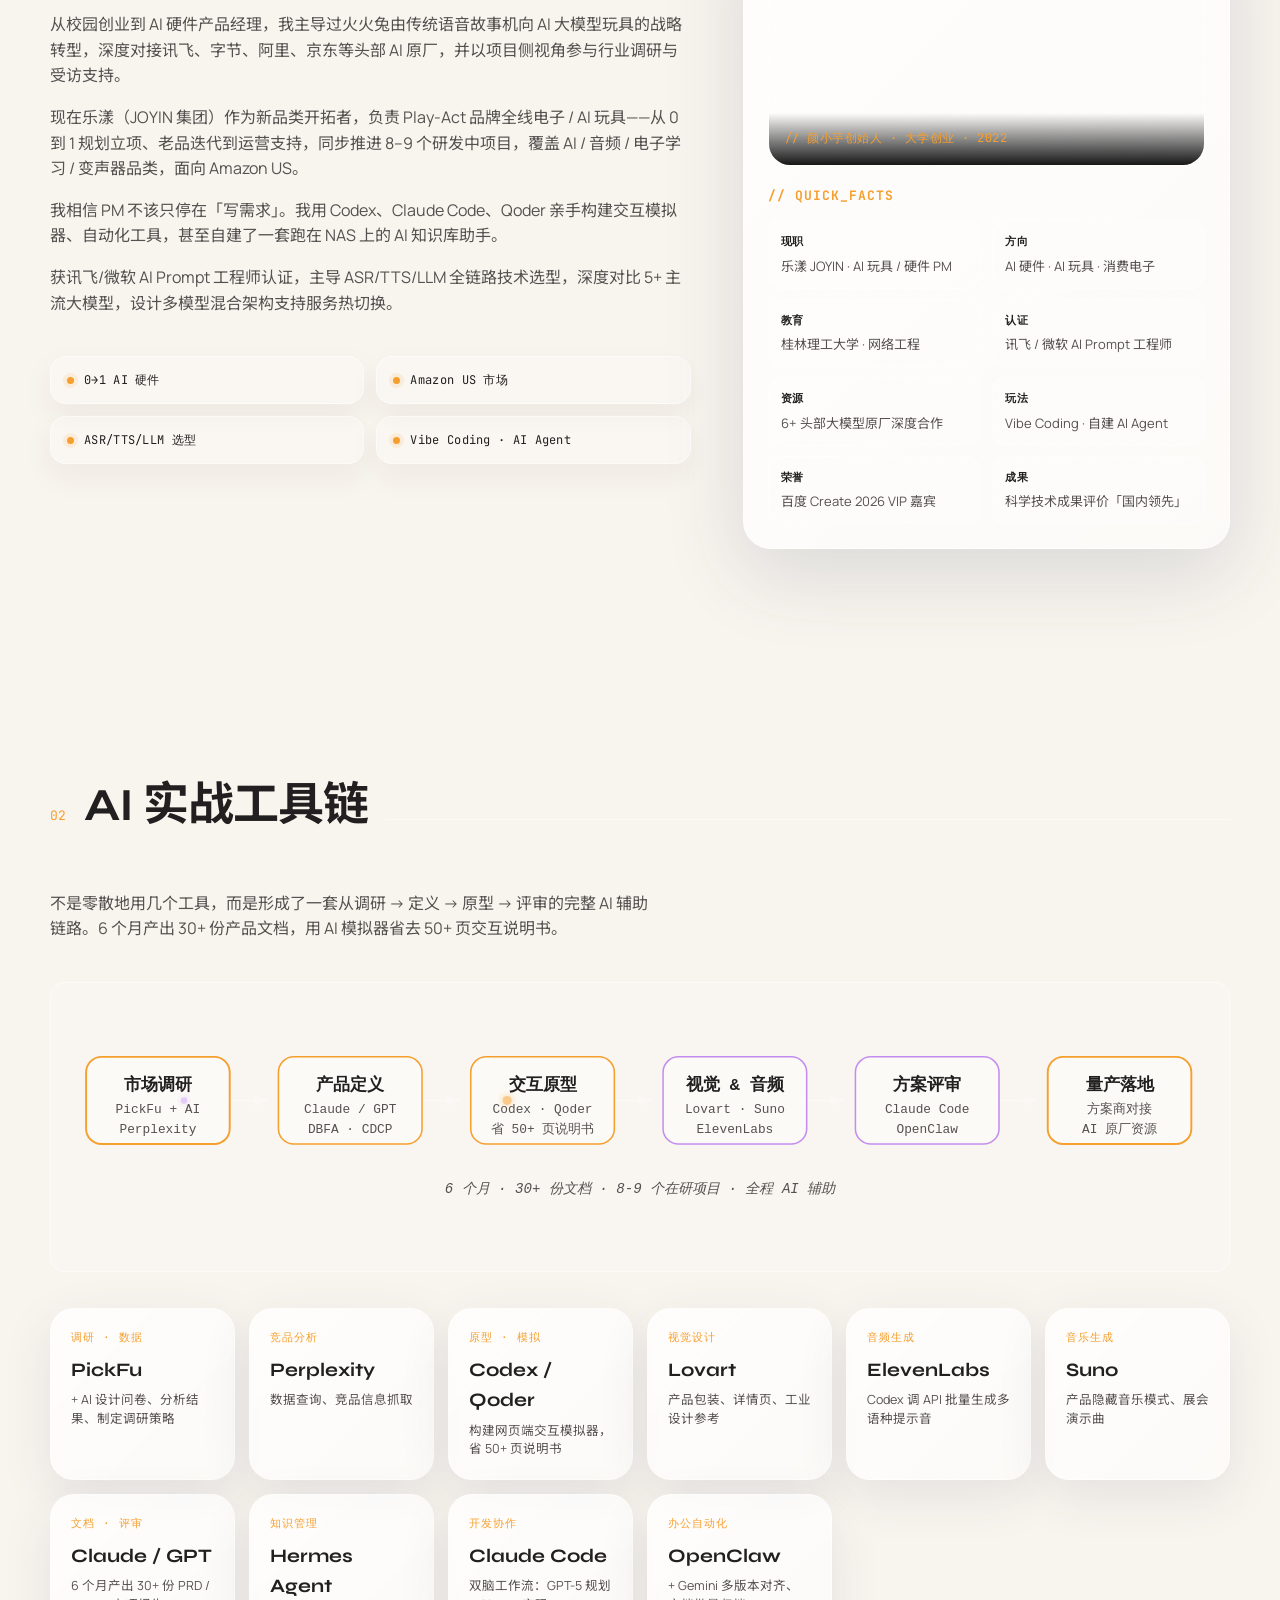
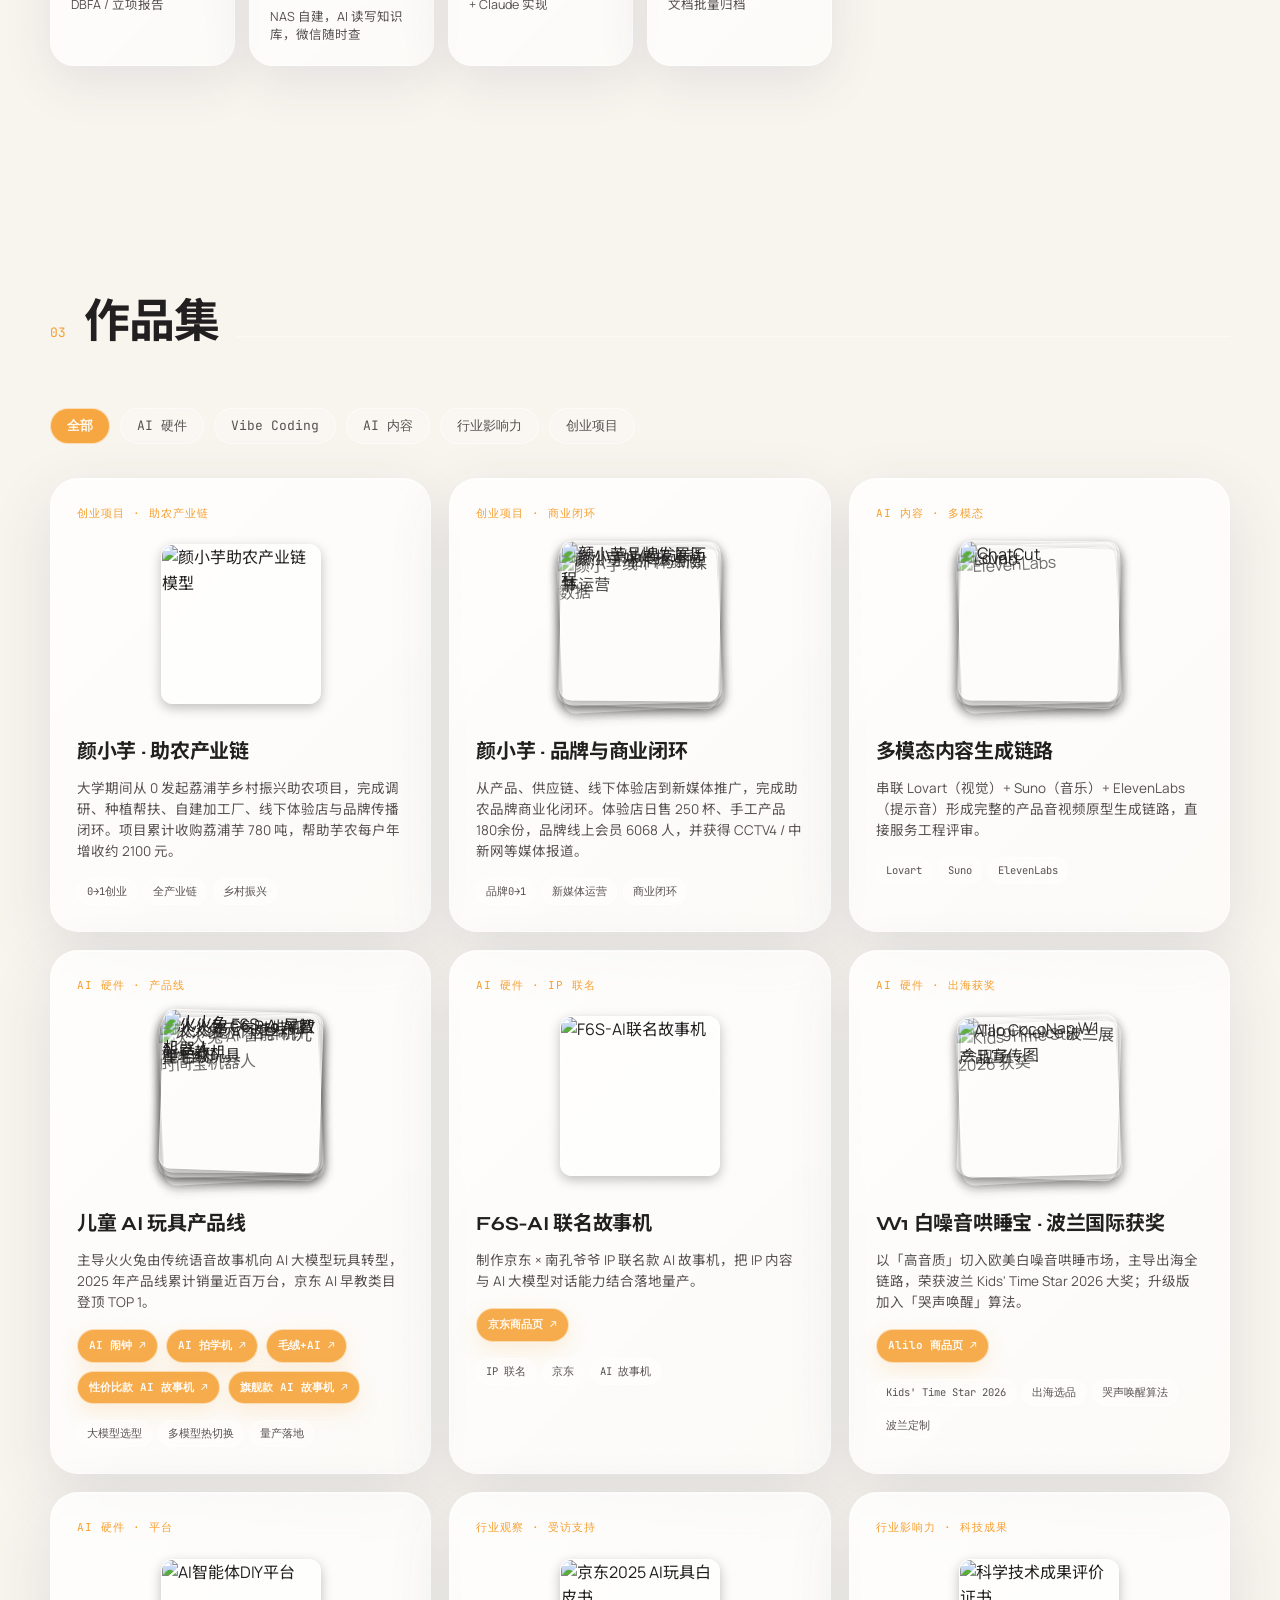
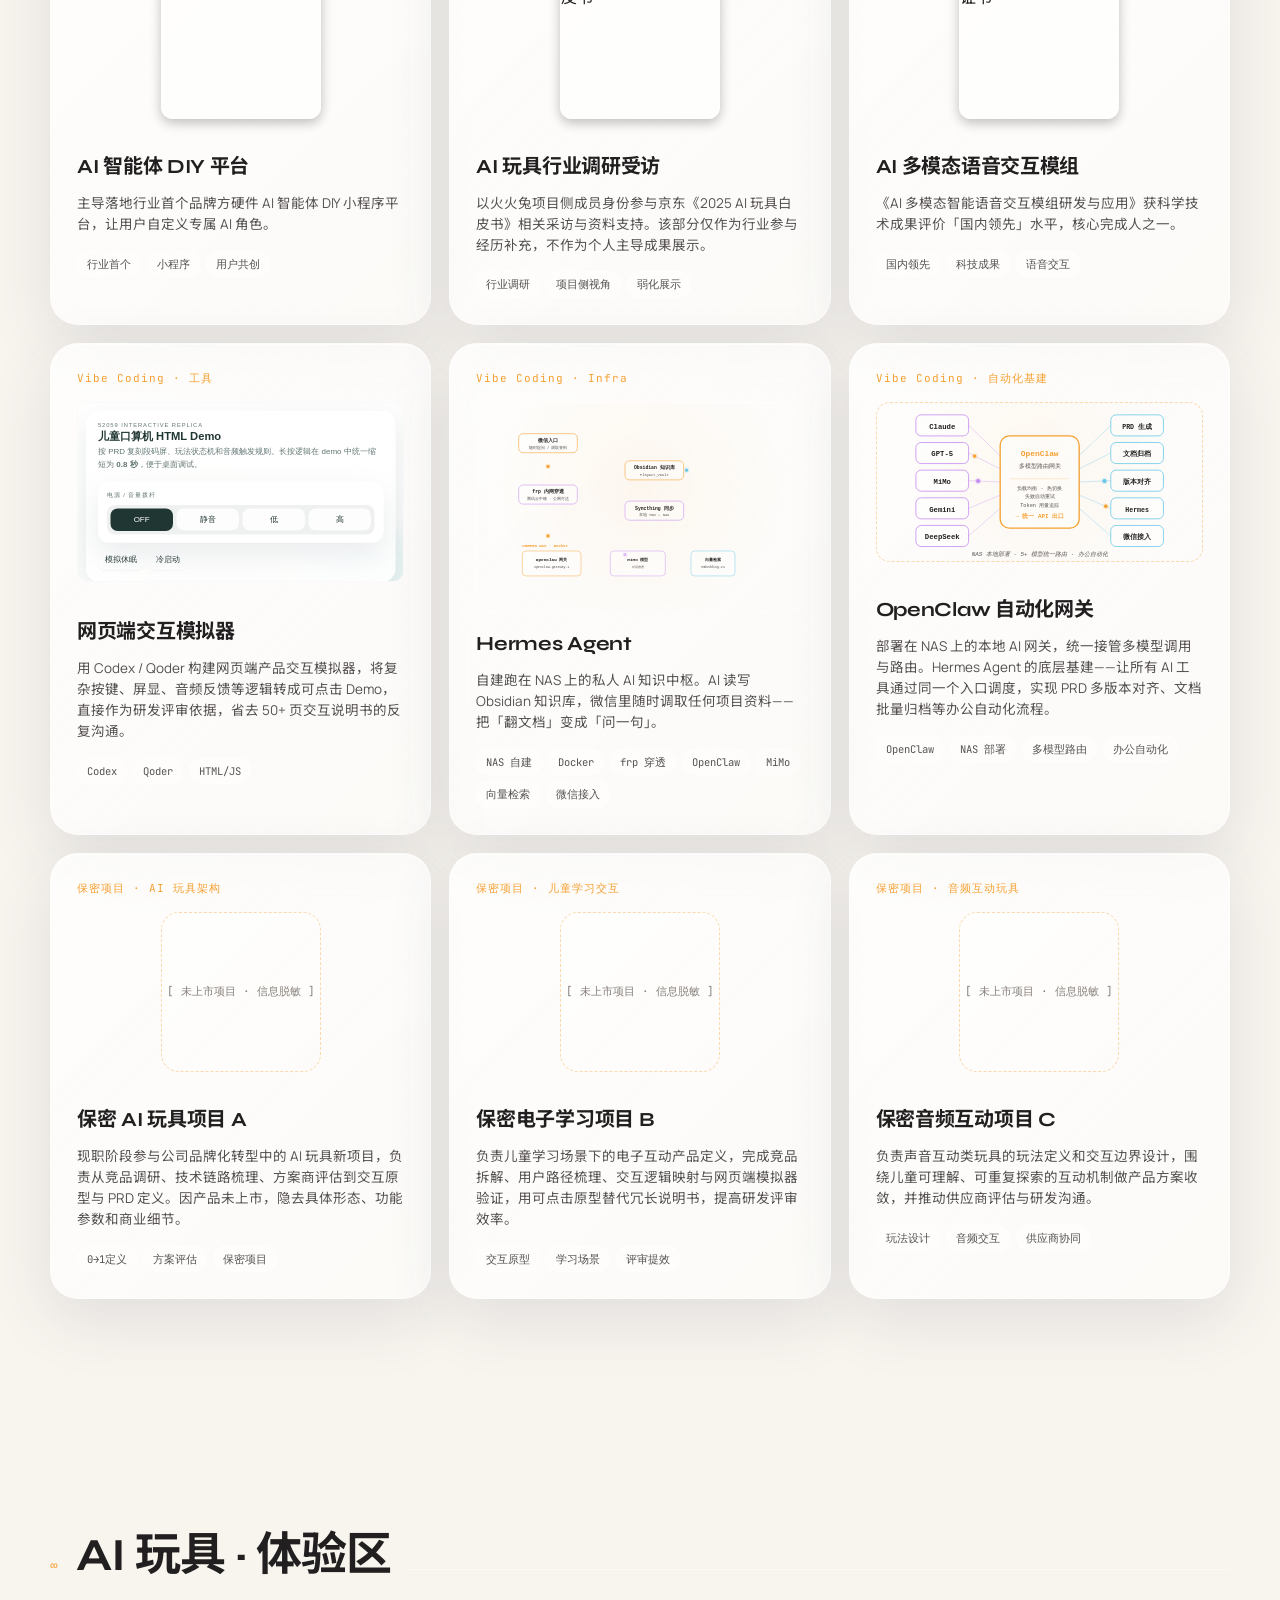
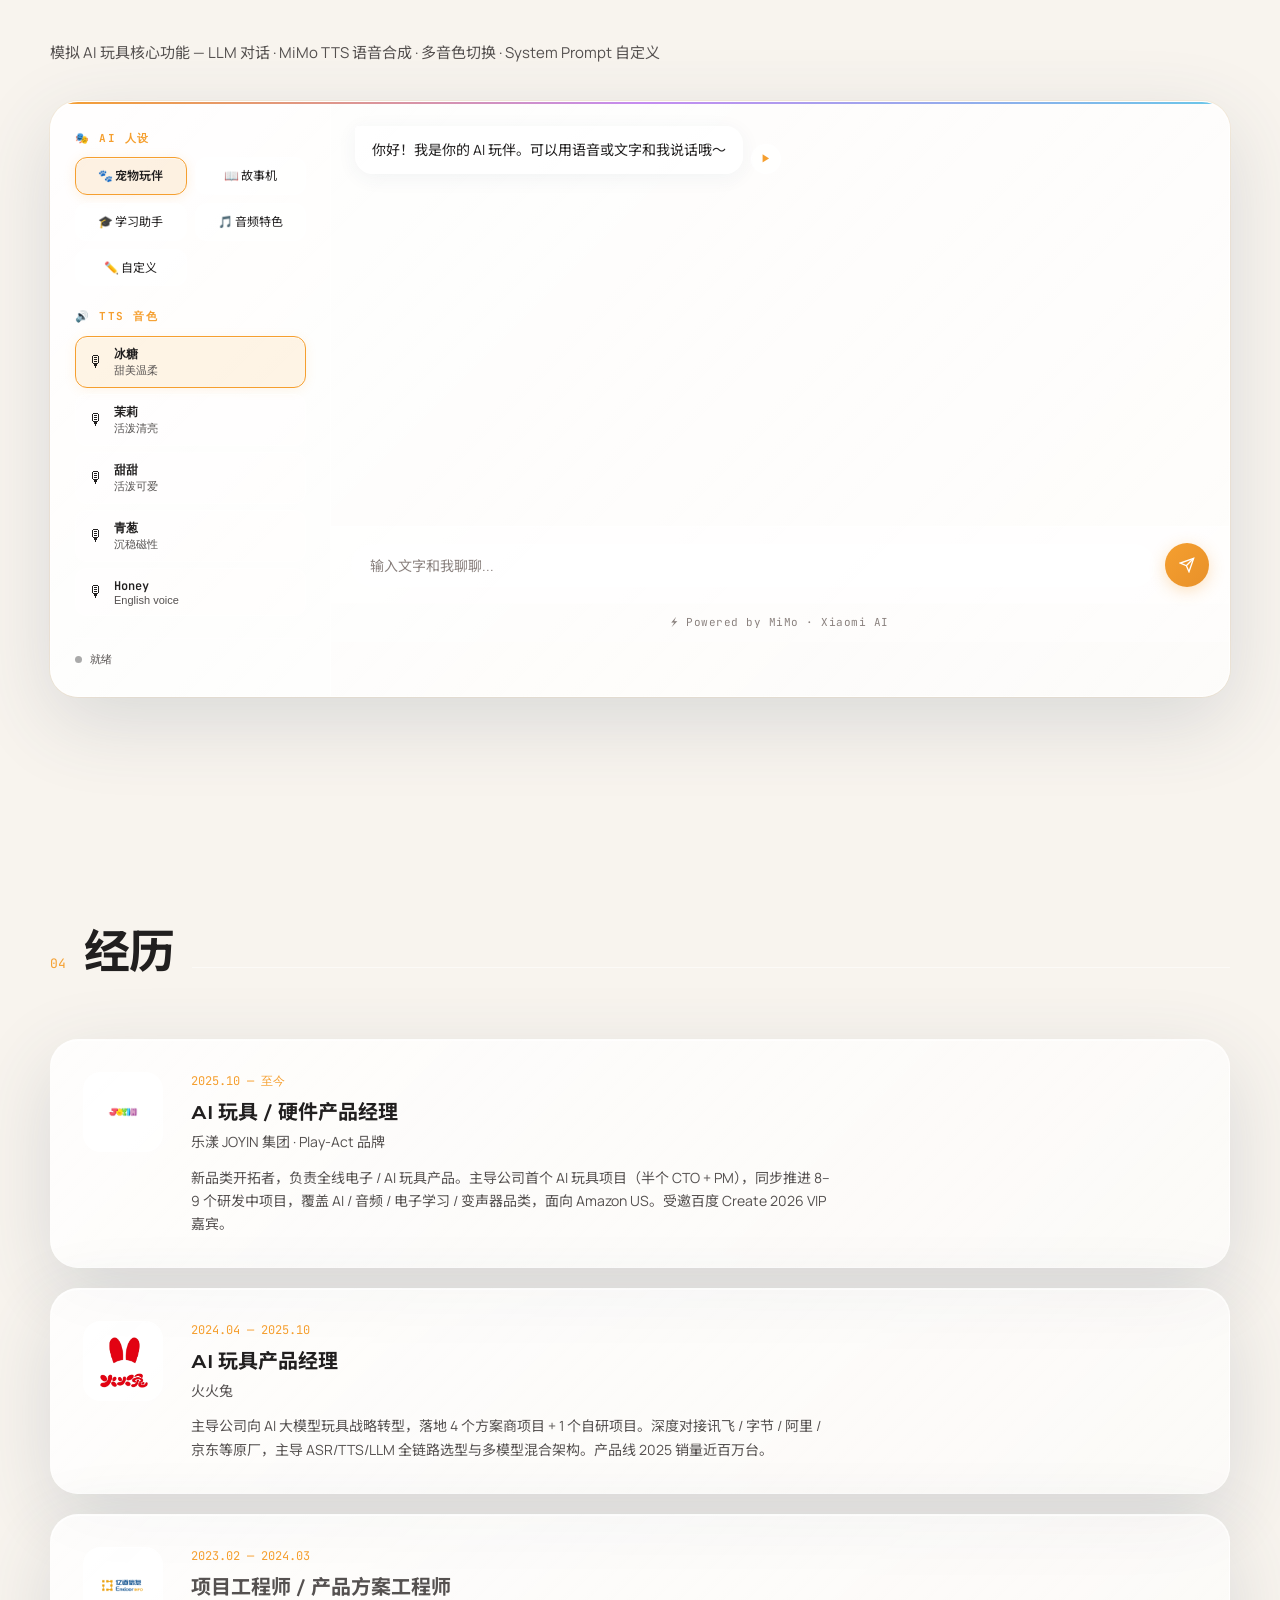
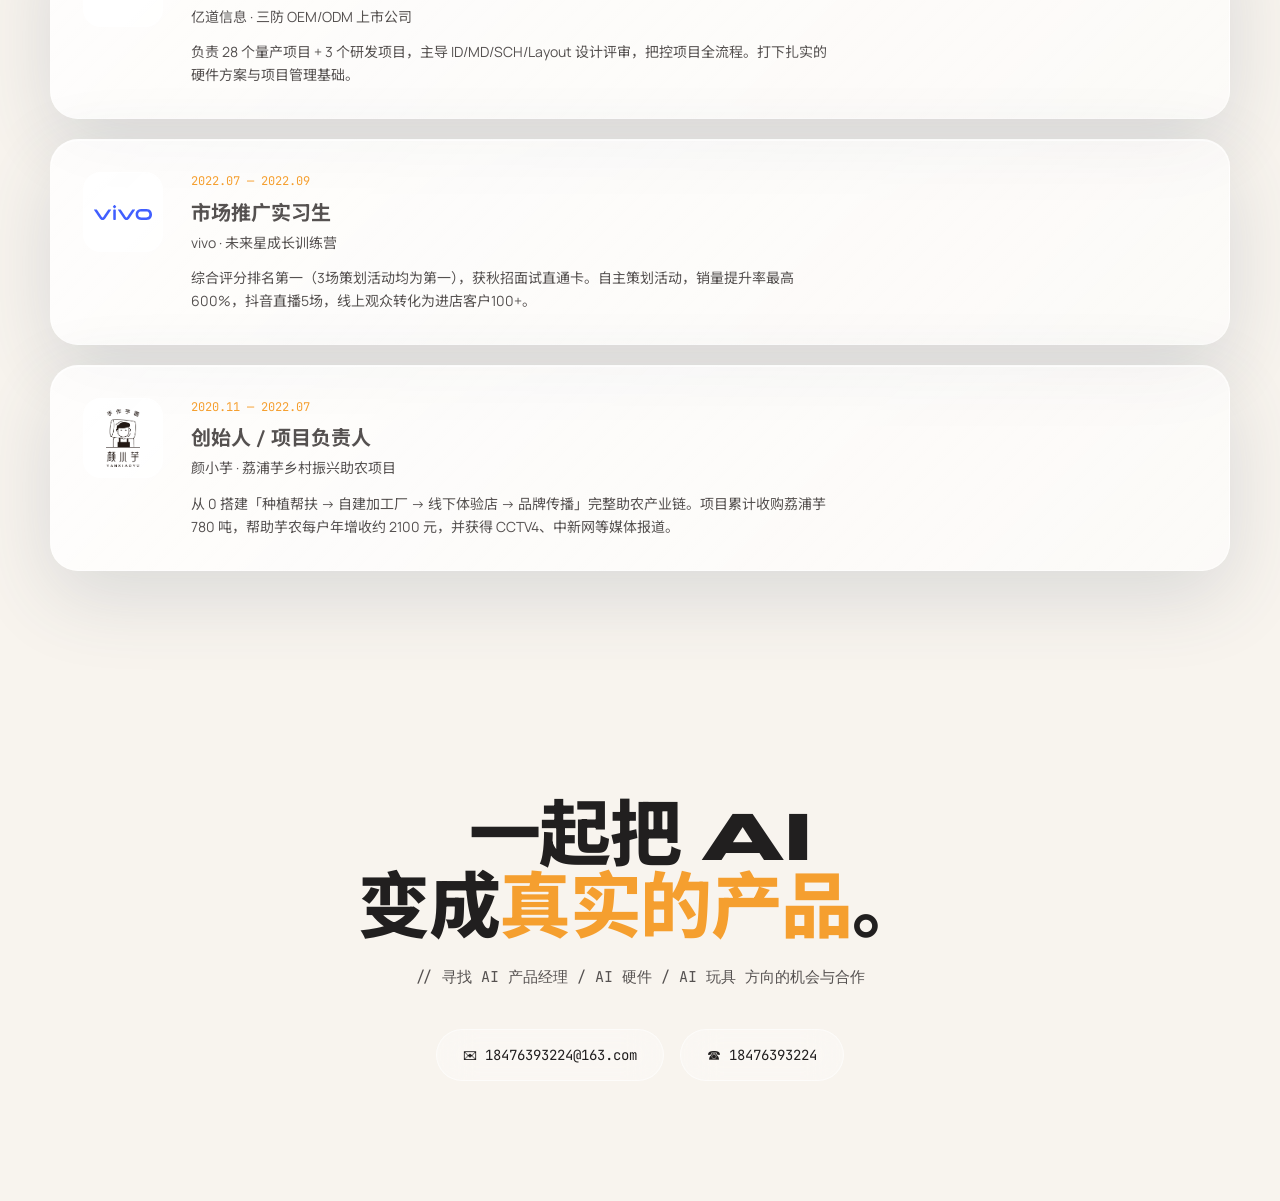
==== commit c058b497: "Optimize AI discoverability metadata" ====
--- a/index.html
+++ b/index.html
@@ -3,29 +3,41 @@
 <head>
 <meta charset="UTF-8">
 <meta name="viewport" content="width=device-width, initial-scale=1.0">
-<title>胡强斌 · AI 产品经理 / AI Builder</title>
-<meta name="description" content="胡强斌 — AI 硬件产品经理，用 AI 工具链构建消费级产品。Vibe coding 作品集与项目展示。">
+<title>胡强斌 Chopper · AI 硬件/AI 玩具产品经理</title>
+<meta name="description" content="胡强斌 Chopper，AI 硬件/AI 玩具产品经理，主导火火兔百万级 AI 玩具产品线、京东品类登顶、国家级科技成果认证与品牌侧 AI Agent DIY 平台。">
+<link rel="canonical" href="https://me.chopperh.me/">
+<meta property="og:title" content="胡强斌 Chopper · AI 硬件/AI 玩具产品经理">
+<meta property="og:description" content="主导火火兔百万级 AI 玩具产品线，JD.com 品类登顶，获国家级科技成果认证，搭建行业首个品牌侧 AI Agent DIY 平台。">
+<meta property="og:type" content="profile">
+<meta property="og:url" content="https://me.chopperh.me/">
+<meta property="og:image" content="https://assets.chopperh.me/images/chopper-avatar.webp">
+<meta name="twitter:card" content="summary_large_image">
+<meta name="twitter:title" content="胡强斌 Chopper · AI 硬件/AI 玩具产品经理">
+<meta name="twitter:description" content="AI 硬件/AI 玩具产品经理，聚焦 AI 玩具、消费电子、产品管理与 AI Agent 落地。">
+<meta name="twitter:image" content="https://assets.chopperh.me/images/chopper-avatar.webp">
 <!-- Schema.org structured data for AI search engines -->
 <script type="application/ld+json">
 {
   "@context": "https://schema.org",
   "@type": "Person",
   "name": "胡强斌",
-  "alternateName": "Chopper H",
-  "jobTitle": "AI产品经理",
-  "description": "AI硬件产品经理，3年+经验，专注儿童AI陪伴机器人和智能玩具",
-  "url": "https://me.chopperh.me",
+  "alternateName": "Chopper",
+  "jobTitle": "AI 硬件 / AI 玩具 产品经理",
+  "description": "胡强斌（Chopper）是 AI 硬件 / AI 玩具产品经理，主导火火兔百万级 AI 玩具产品线，推动 JD.com 品类登顶，获国家级科技成果认证，并搭建行业首个品牌侧 AI Agent DIY 平台。",
+  "url": "https://me.chopperh.me/",
+  "image": "https://assets.chopperh.me/images/chopper-avatar.webp",
+  "worksFor": {
+    "@type": "Organization",
+    "name": "乐漾"
+  },
   "sameAs": [
     "https://github.com/chopperH0824"
   ],
   "knowsAbout": [
-    "AI硬件",
-    "智能玩具",
-    "儿童陪伴机器人",
-    "AI产品经理",
-    "火火兔",
-    "语音交互",
-    "IoT"
+    "AI 硬件",
+    "AI 玩具",
+    "产品管理",
+    "AI Agent"
   ],
   "alumniOf": {
     "@type": "CollegeOrUniversity",
@@ -69,6 +81,17 @@
 
 *{margin:0;padding:0;box-sizing:border-box;}
 html{scroll-behavior:smooth;}
+.sr-only{
+  position:absolute;
+  width:1px;
+  height:1px;
+  padding:0;
+  margin:-1px;
+  overflow:hidden;
+  clip:rect(0,0,0,0);
+  white-space:nowrap;
+  border:0;
+}
 body{
   background:var(--bg);
   color:var(--text);
@@ -1324,9 +1347,11 @@
   <h1>
     <span class="line"><span>胡强斌</span></span>
     <span class="line"><span>Chopper</span></span>
+    <span class="sr-only">胡强斌 Chopper · AI 硬件 / AI 玩具产品经理</span>
   </h1>
-  <div class="hero-sub" id="typed"></div>
+  <div class="hero-sub" id="typed">AI 硬件 / AI 玩具产品经理<span class="cursor"></span></div>
   <p class="hero-desc">
+    胡强斌 Chopper 是 AI 硬件 / AI 玩具产品经理，主导火火兔百万级 AI 玩具产品线，推动 JD.com 品类登顶，获国家级科技成果认证，并搭建行业首个品牌侧 AI Agent DIY 平台。
     从校园创业到 AI 硬件产品经理，擅长把 AI 技术落地为消费级产品。
     兼具商业嗅觉和工程落地能力，正在带领公司完成从贴牌到品牌的关键转型。
     把 <strong>AI 工具链深度嵌入产品开发全流程</strong>——既懂产品定义与商业落地，也能亲手用 <strong>vibe coding</strong> 构建原型、模拟器与自动化工具。
@@ -1350,7 +1375,7 @@
 <!-- STATS -->
 <section class="wrap" style="padding-bottom:40px;">
   <div class="stats reveal">
-    <div class="stat"><div class="num" data-count="100" data-suffix="万台+">0</div><div class="label">主导/参与 AI 产品线<br>2025 累计销量</div></div>
+    <div class="stat"><div class="num" data-count="100" data-suffix="万台+">100万台+</div><div class="label">主导/参与 AI 产品线<br>2025 累计销量</div></div>
     <div class="stat"><div class="num">TOP 1</div><div class="label">京东 AI 早教机器人<br>类目热销榜登顶</div></div>
     <div class="stat"><div class="num">国内领先</div><div class="label">AI 多模态语音交互模组<br>科技成果评价</div></div>
     <div class="stat"><div class="num">行业首个</div><div class="label">品牌方硬件 AI<br>智能体 DIY 平台</div></div>
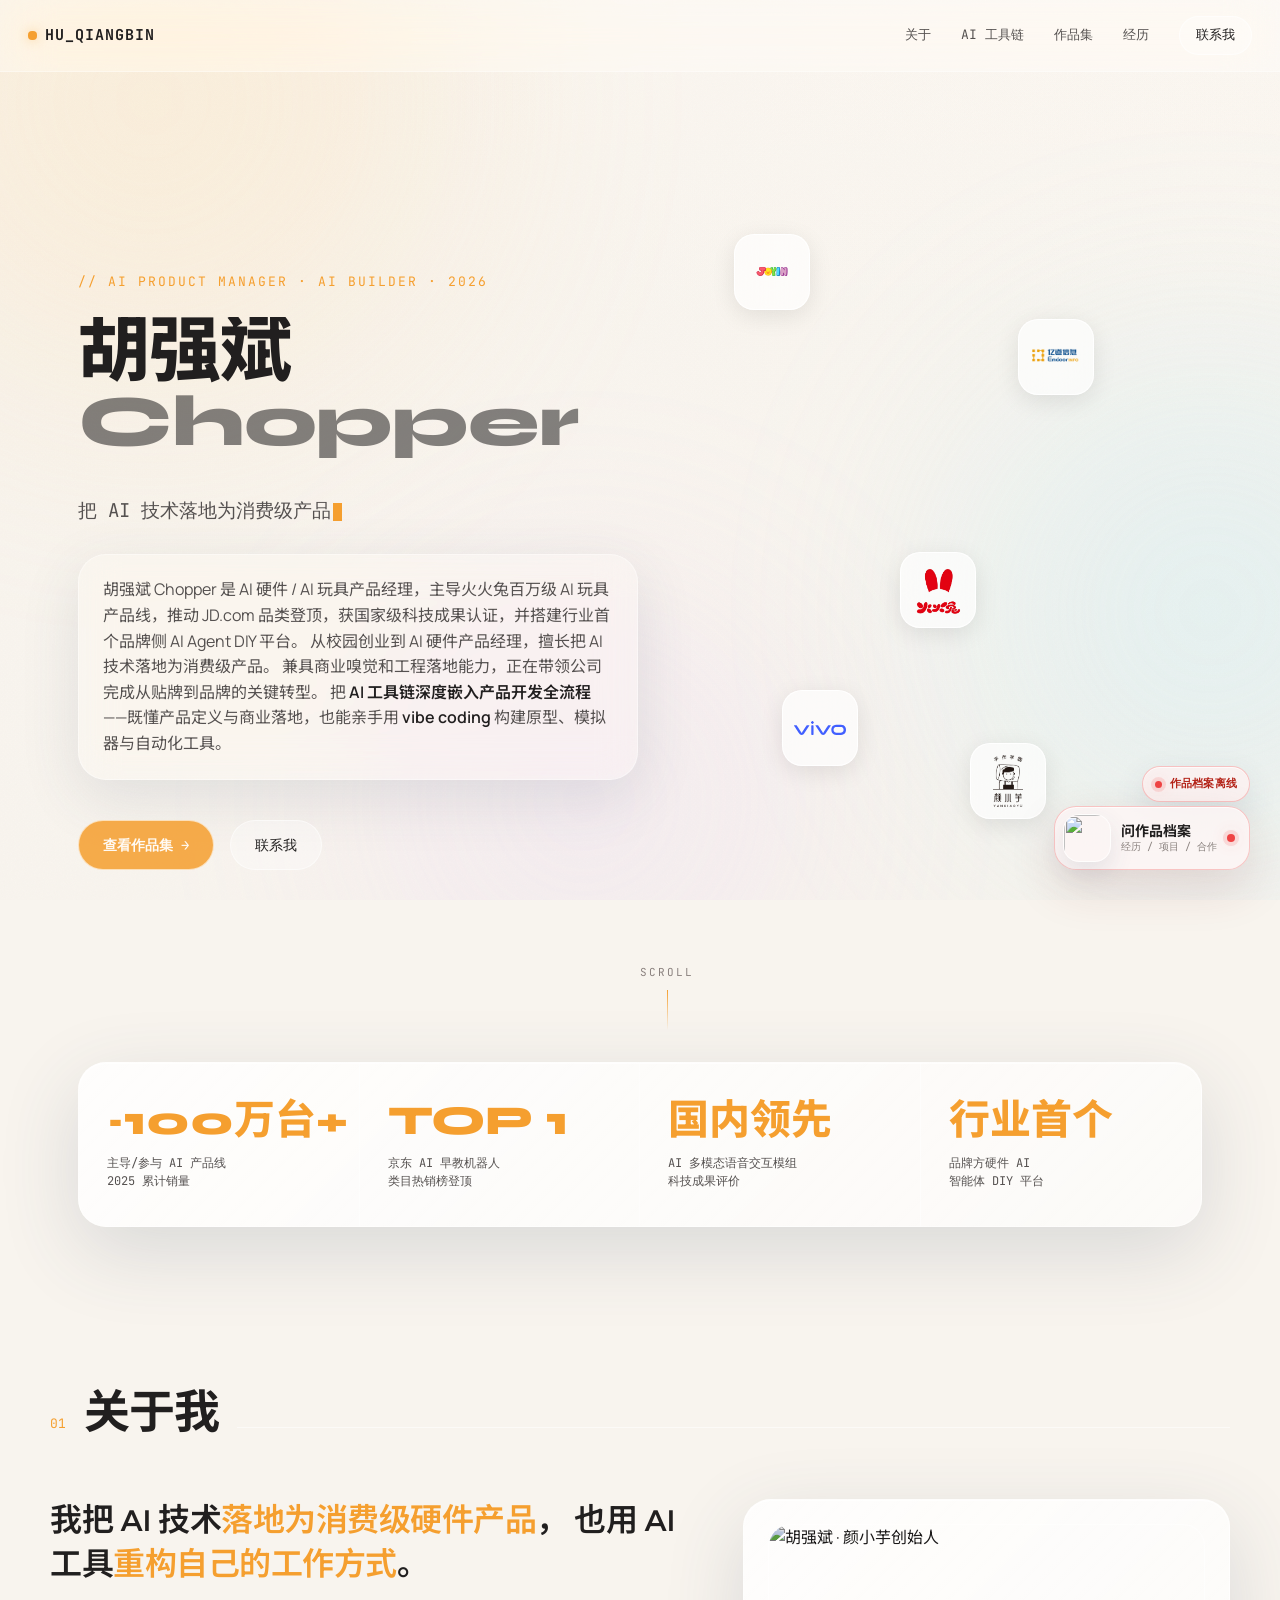
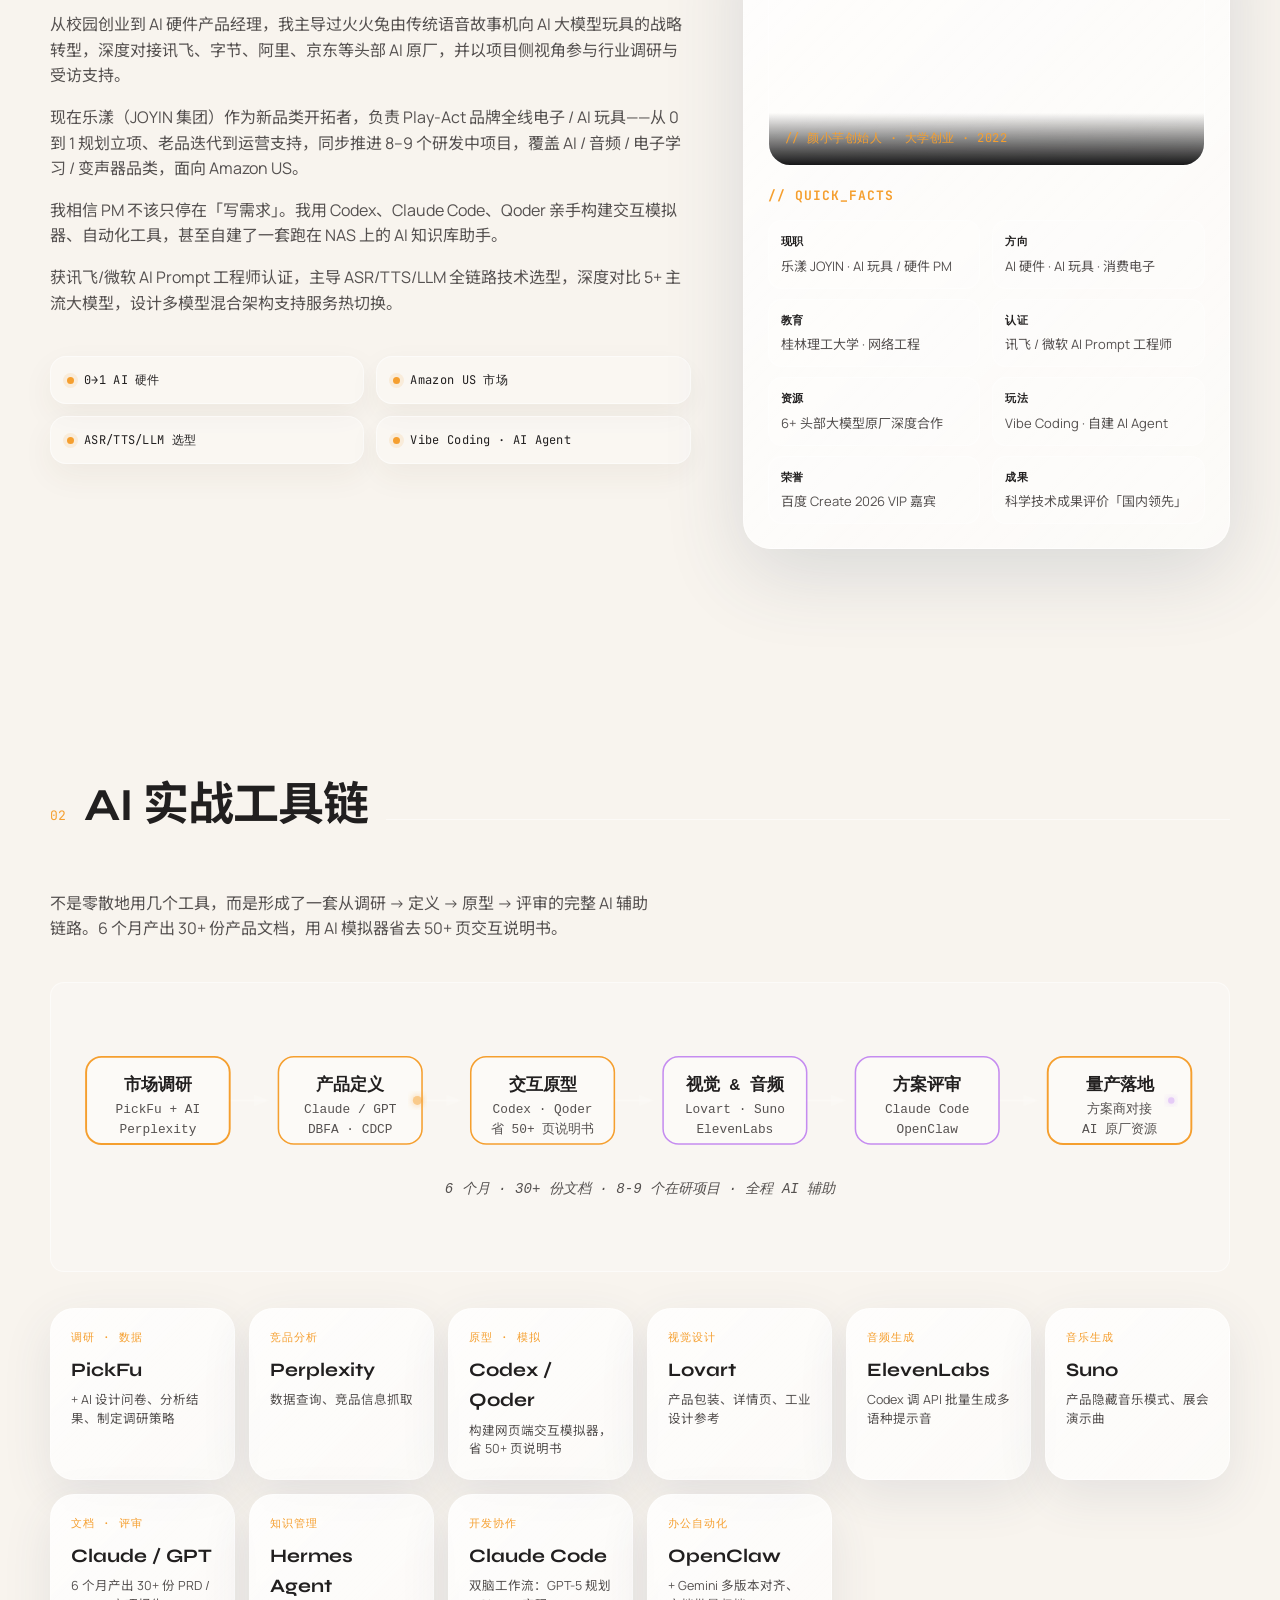
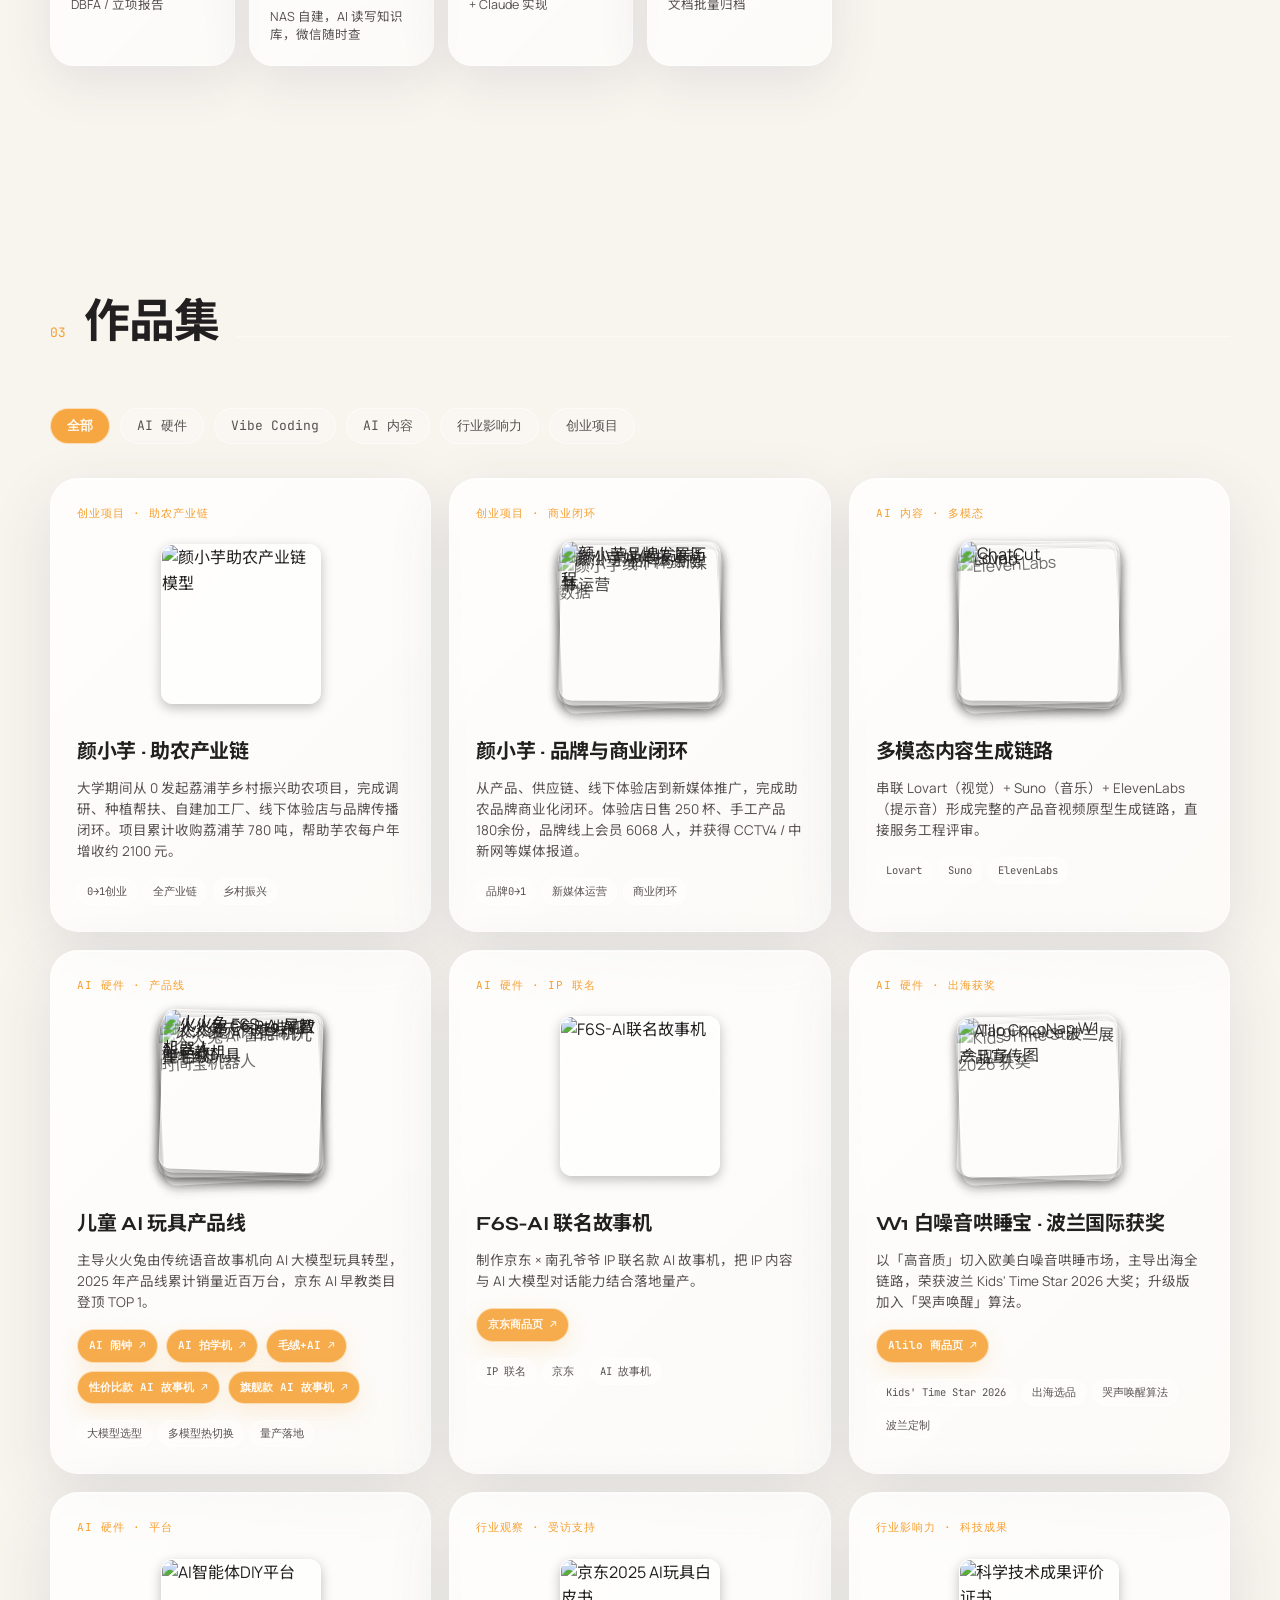
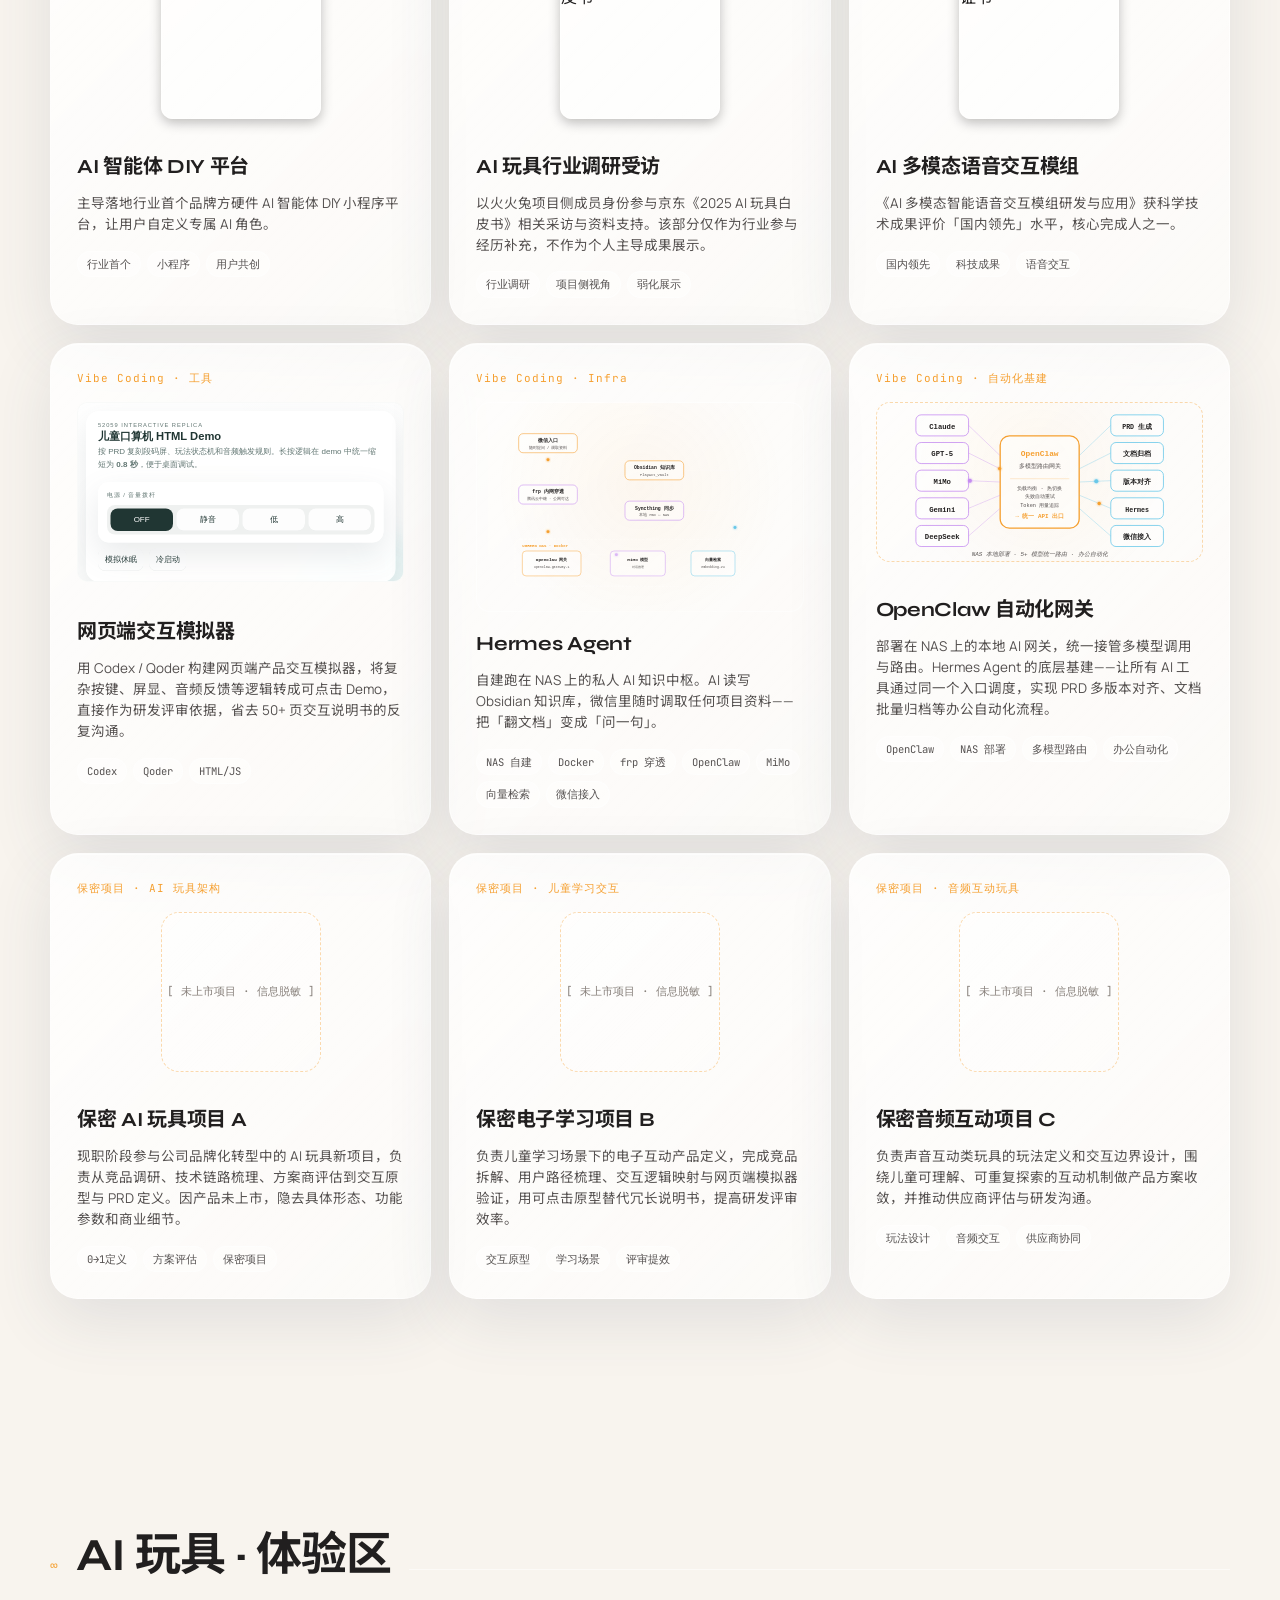
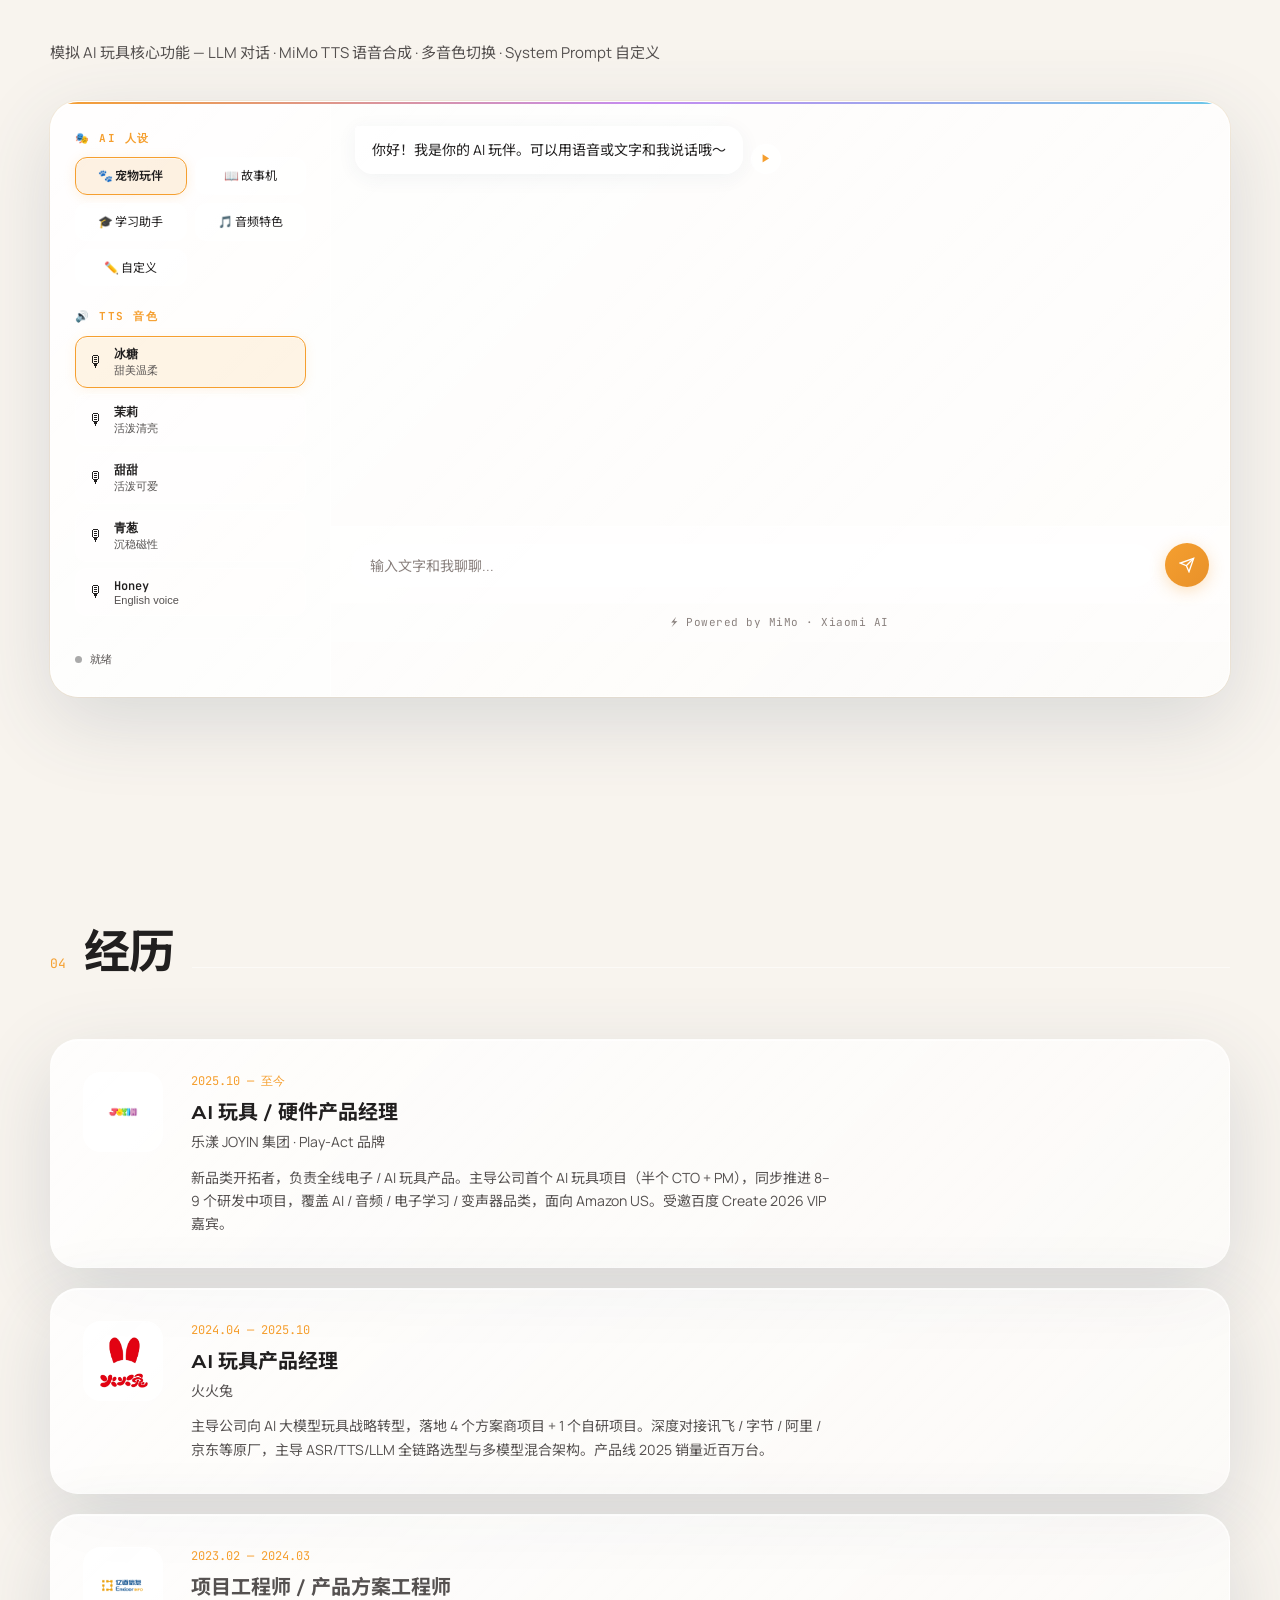
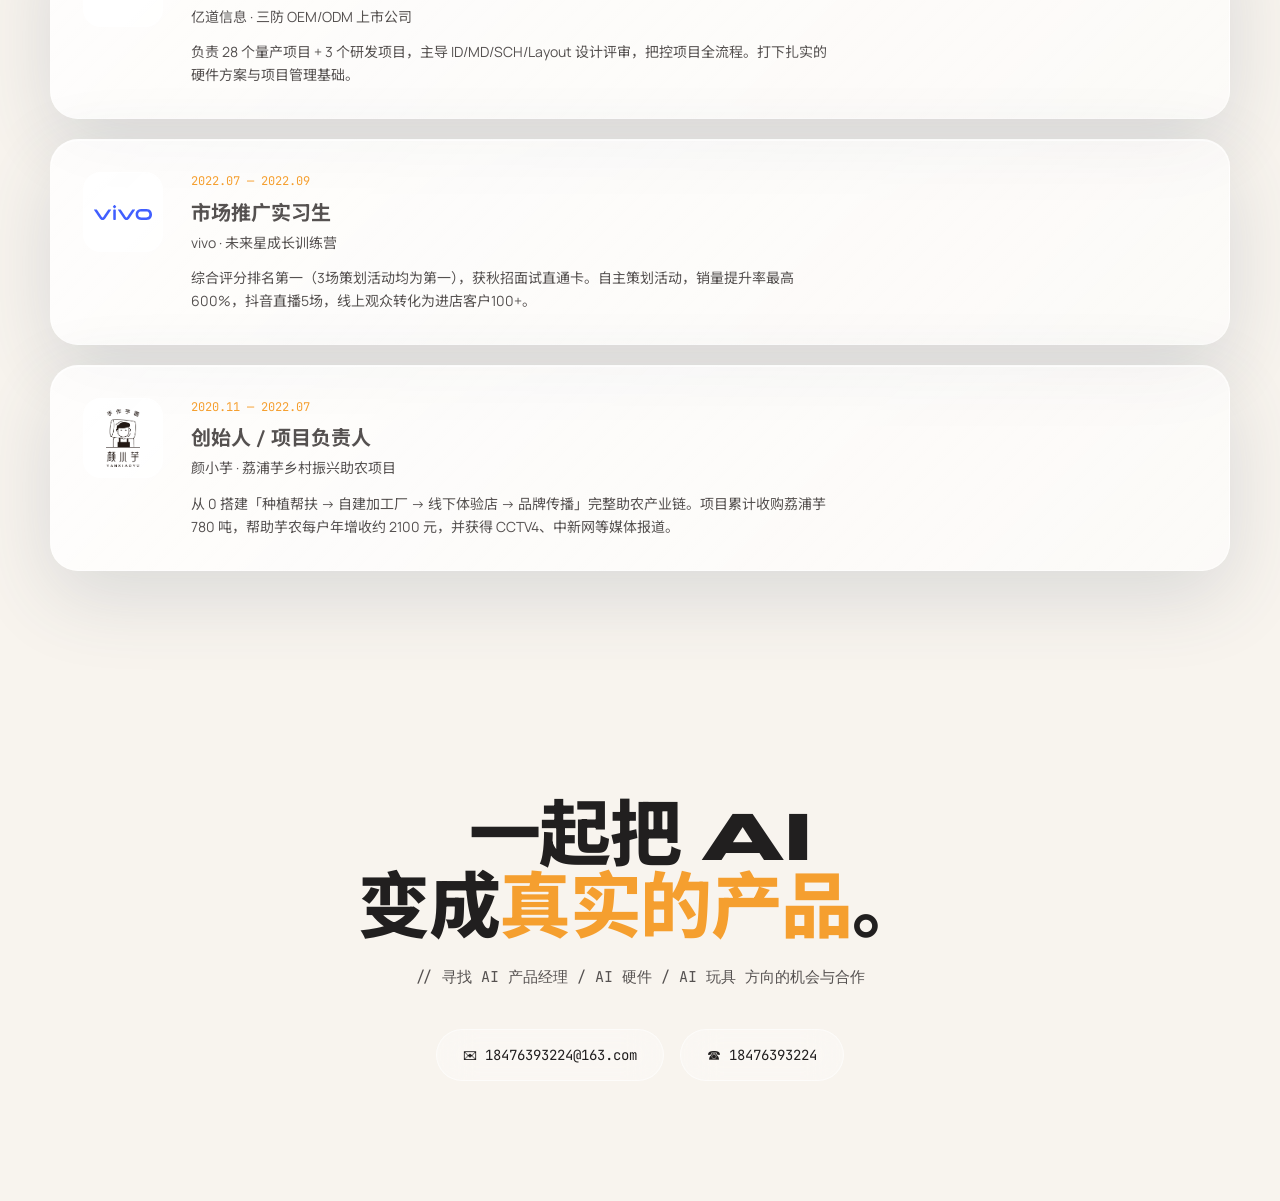
==== commit 1739757f: "Add Shenma site verification meta" ====
--- a/index.html
+++ b/index.html
@@ -5,6 +5,7 @@
 <meta name="viewport" content="width=device-width, initial-scale=1.0">
 <title>胡强斌 Chopper · AI 硬件/AI 玩具产品经理</title>
 <meta name="description" content="胡强斌 Chopper，AI 硬件/AI 玩具产品经理，主导火火兔百万级 AI 玩具产品线、京东品类登顶、国家级科技成果认证与品牌侧 AI Agent DIY 平台。">
+<meta name="shenma-site-verification" content="84a4470d41f626a96781b913b15bc360_1780651897">
 <link rel="canonical" href="https://me.chopperh.me/">
 <meta property="og:title" content="胡强斌 Chopper · AI 硬件/AI 玩具产品经理">
 <meta property="og:description" content="主导火火兔百万级 AI 玩具产品线，JD.com 品类登顶，获国家级科技成果认证，搭建行业首个品牌侧 AI Agent DIY 平台。">
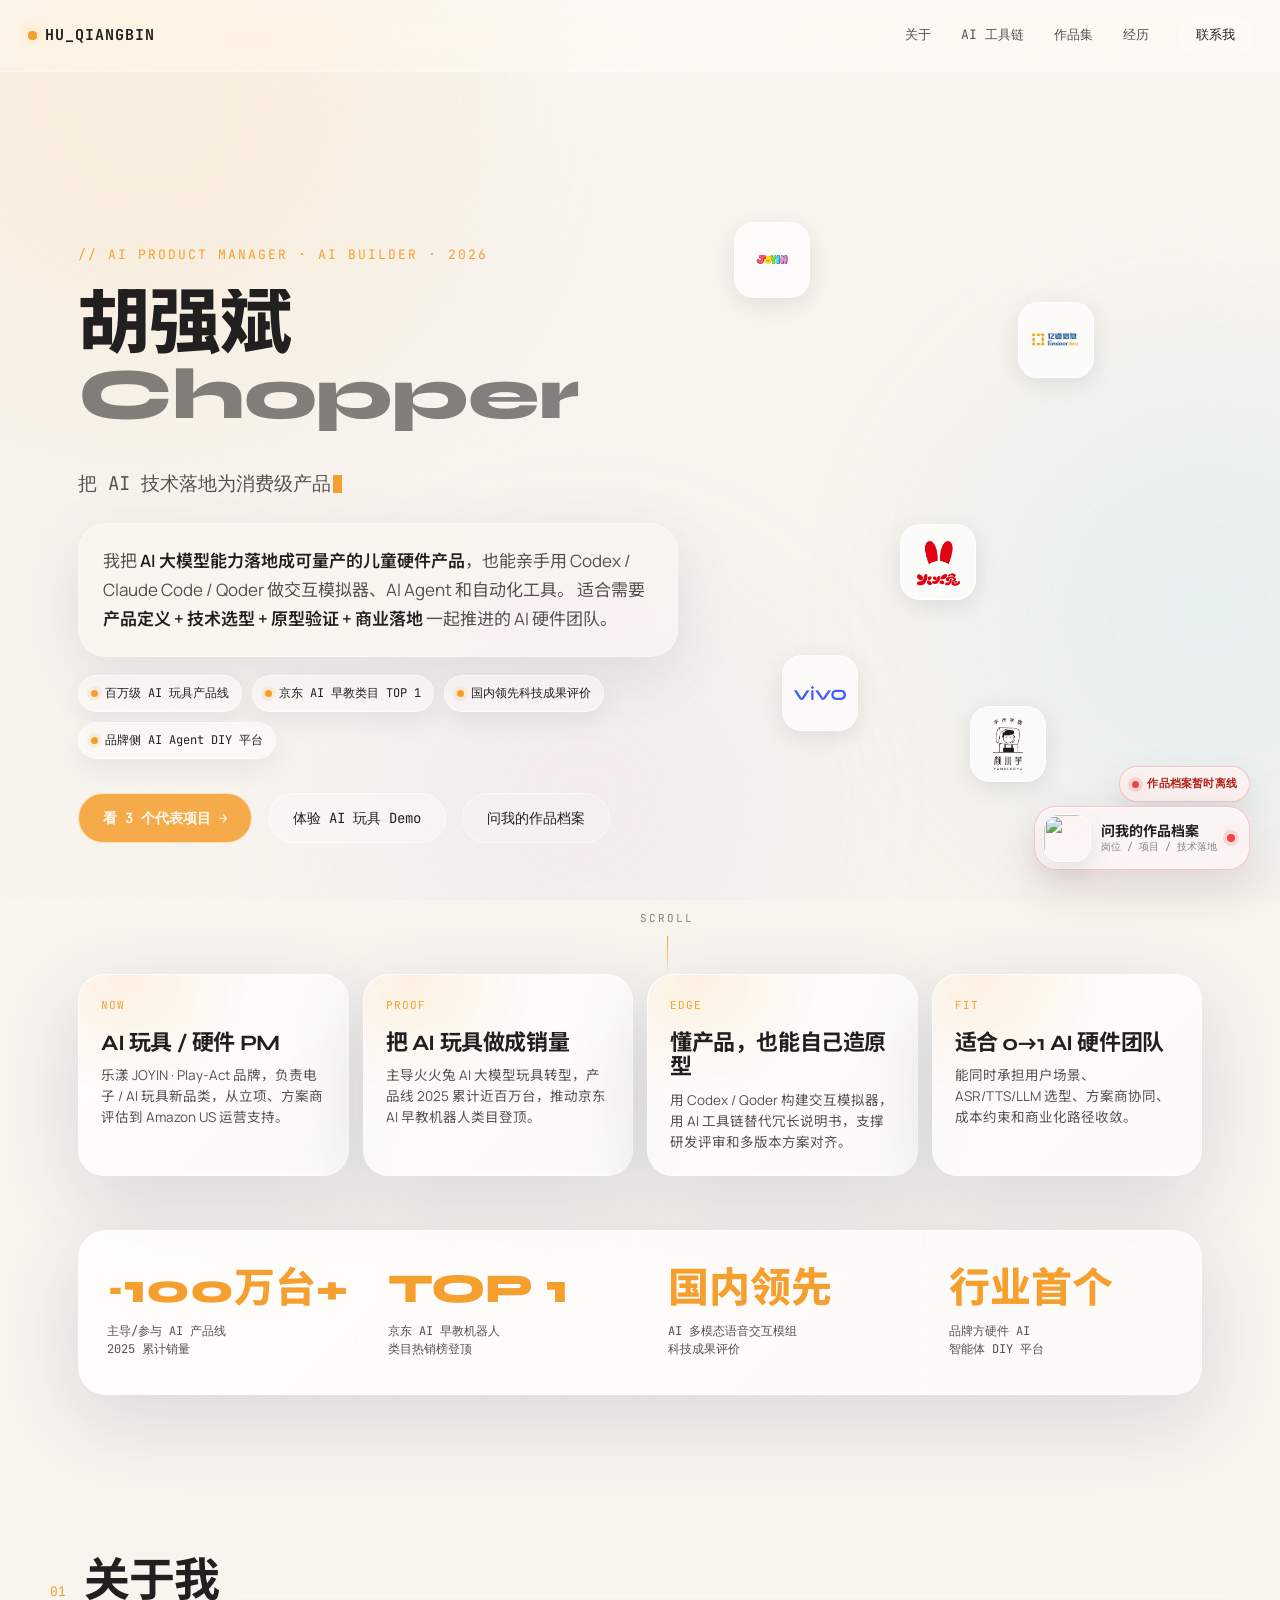
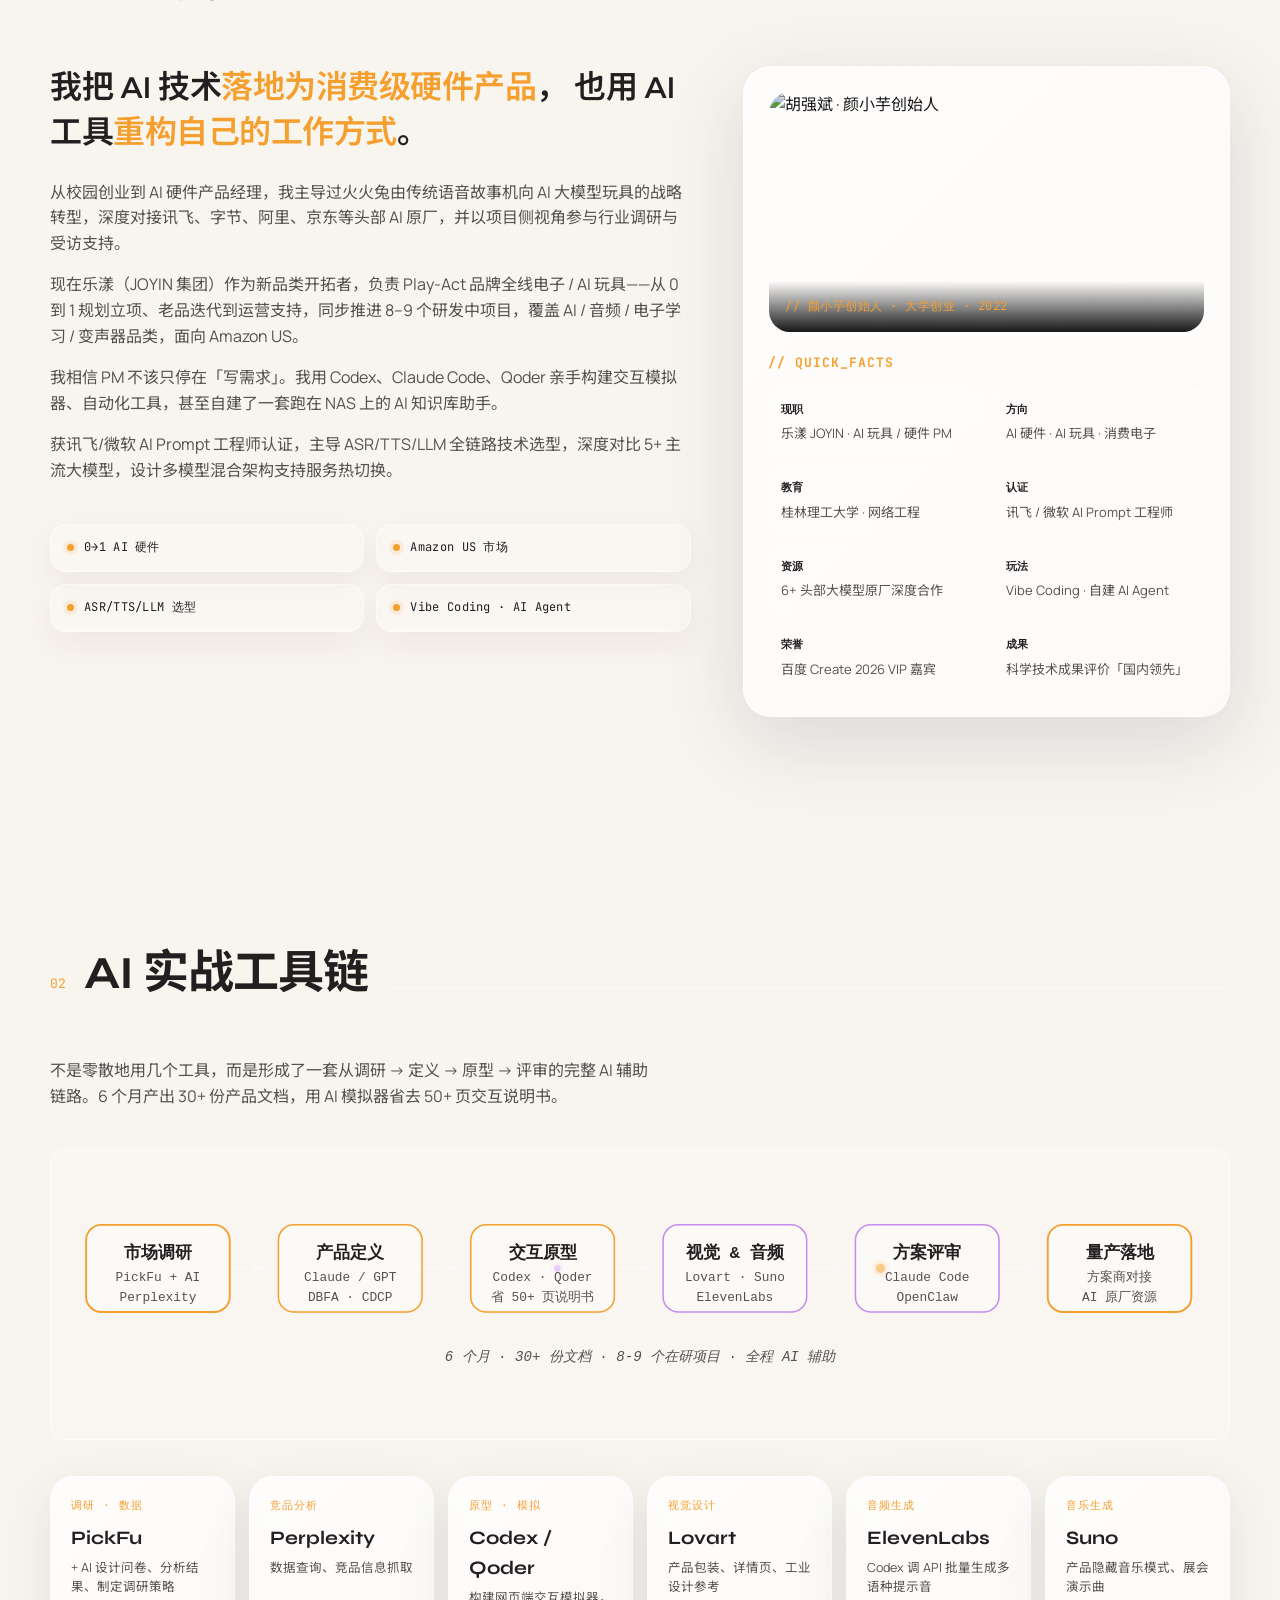
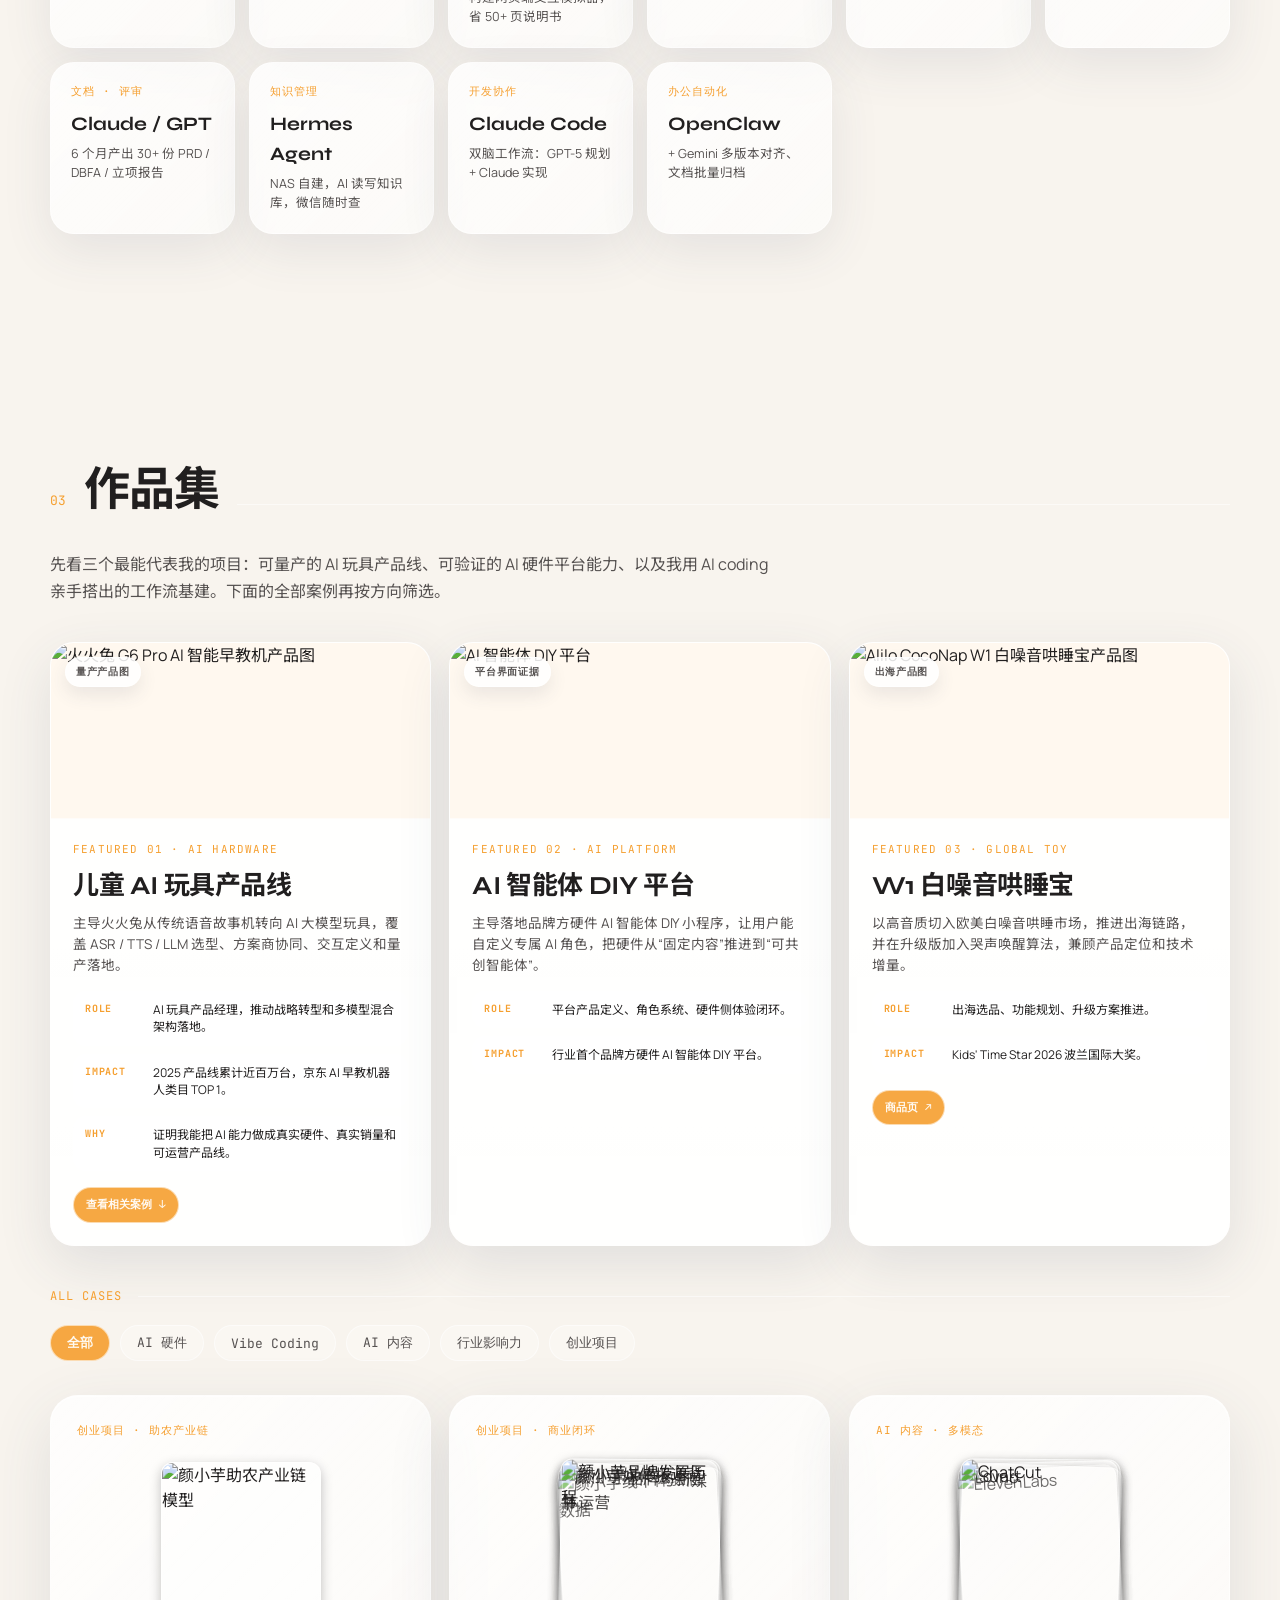
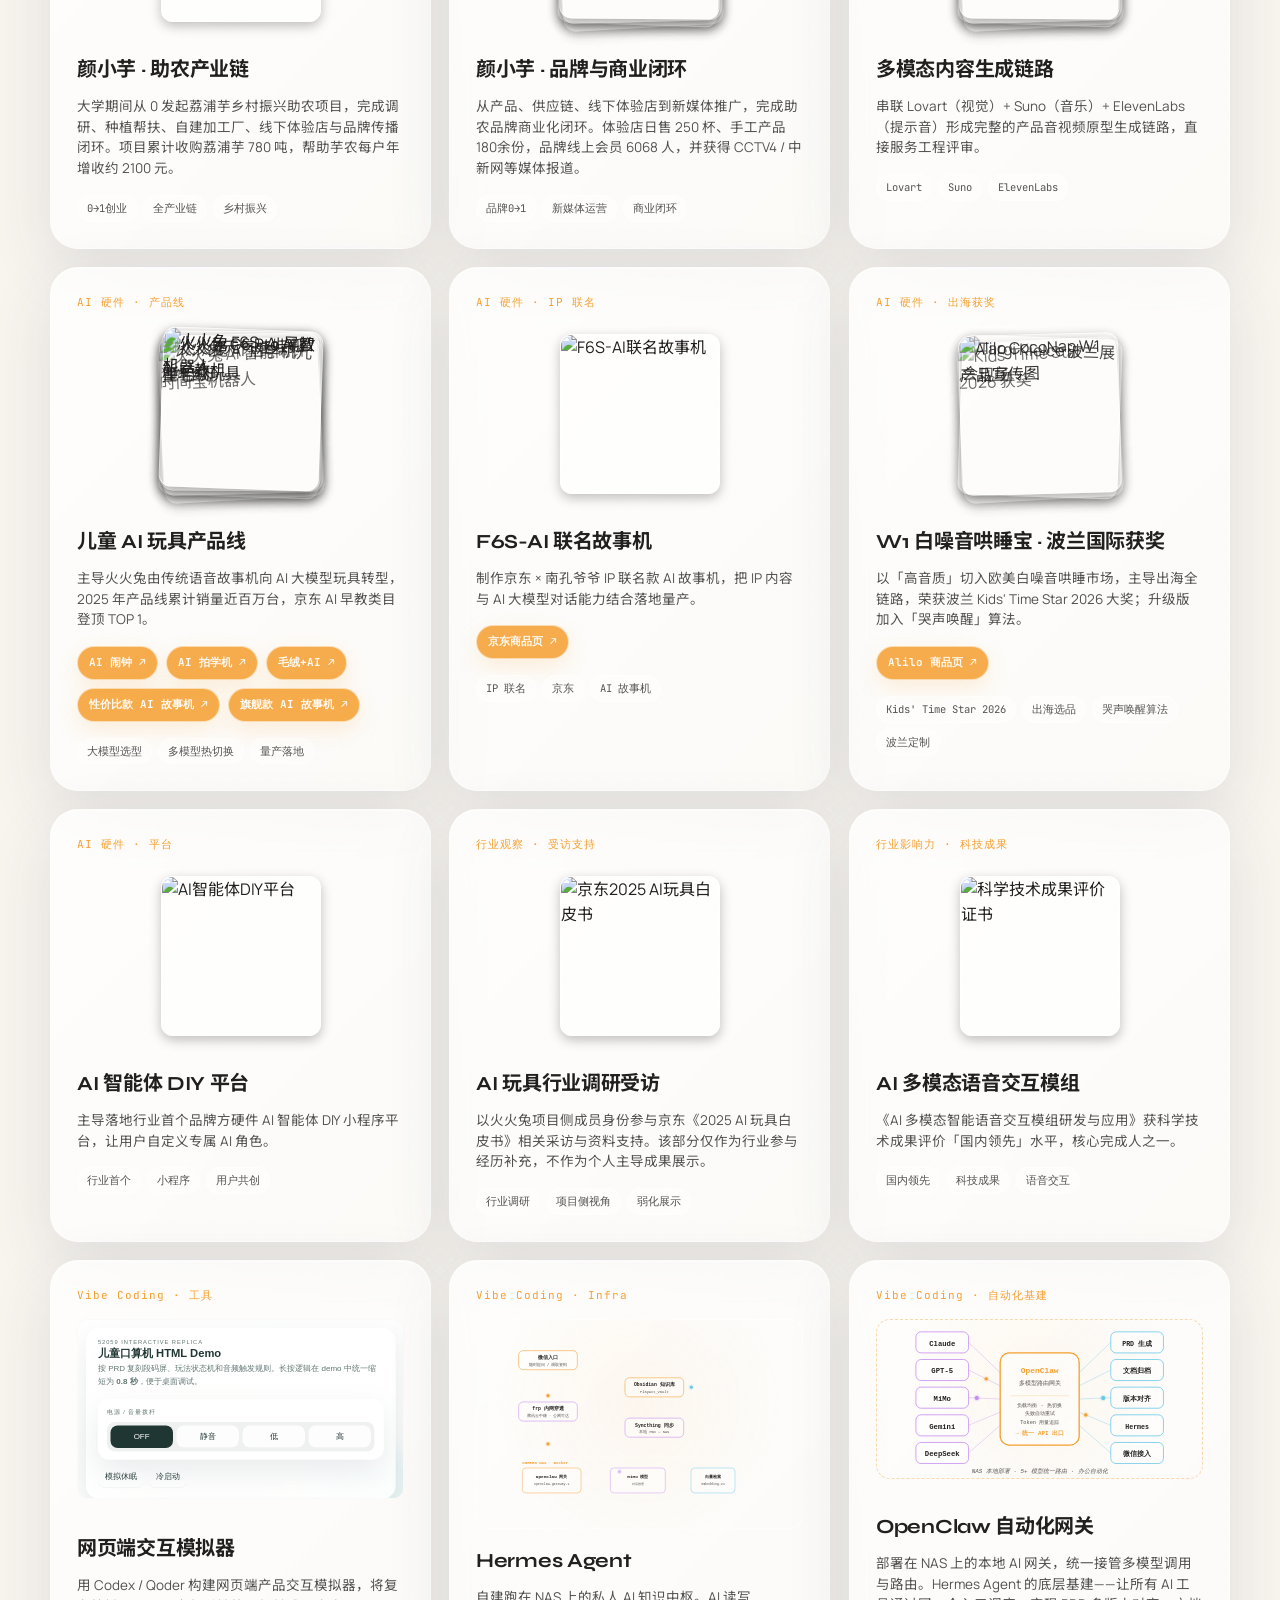
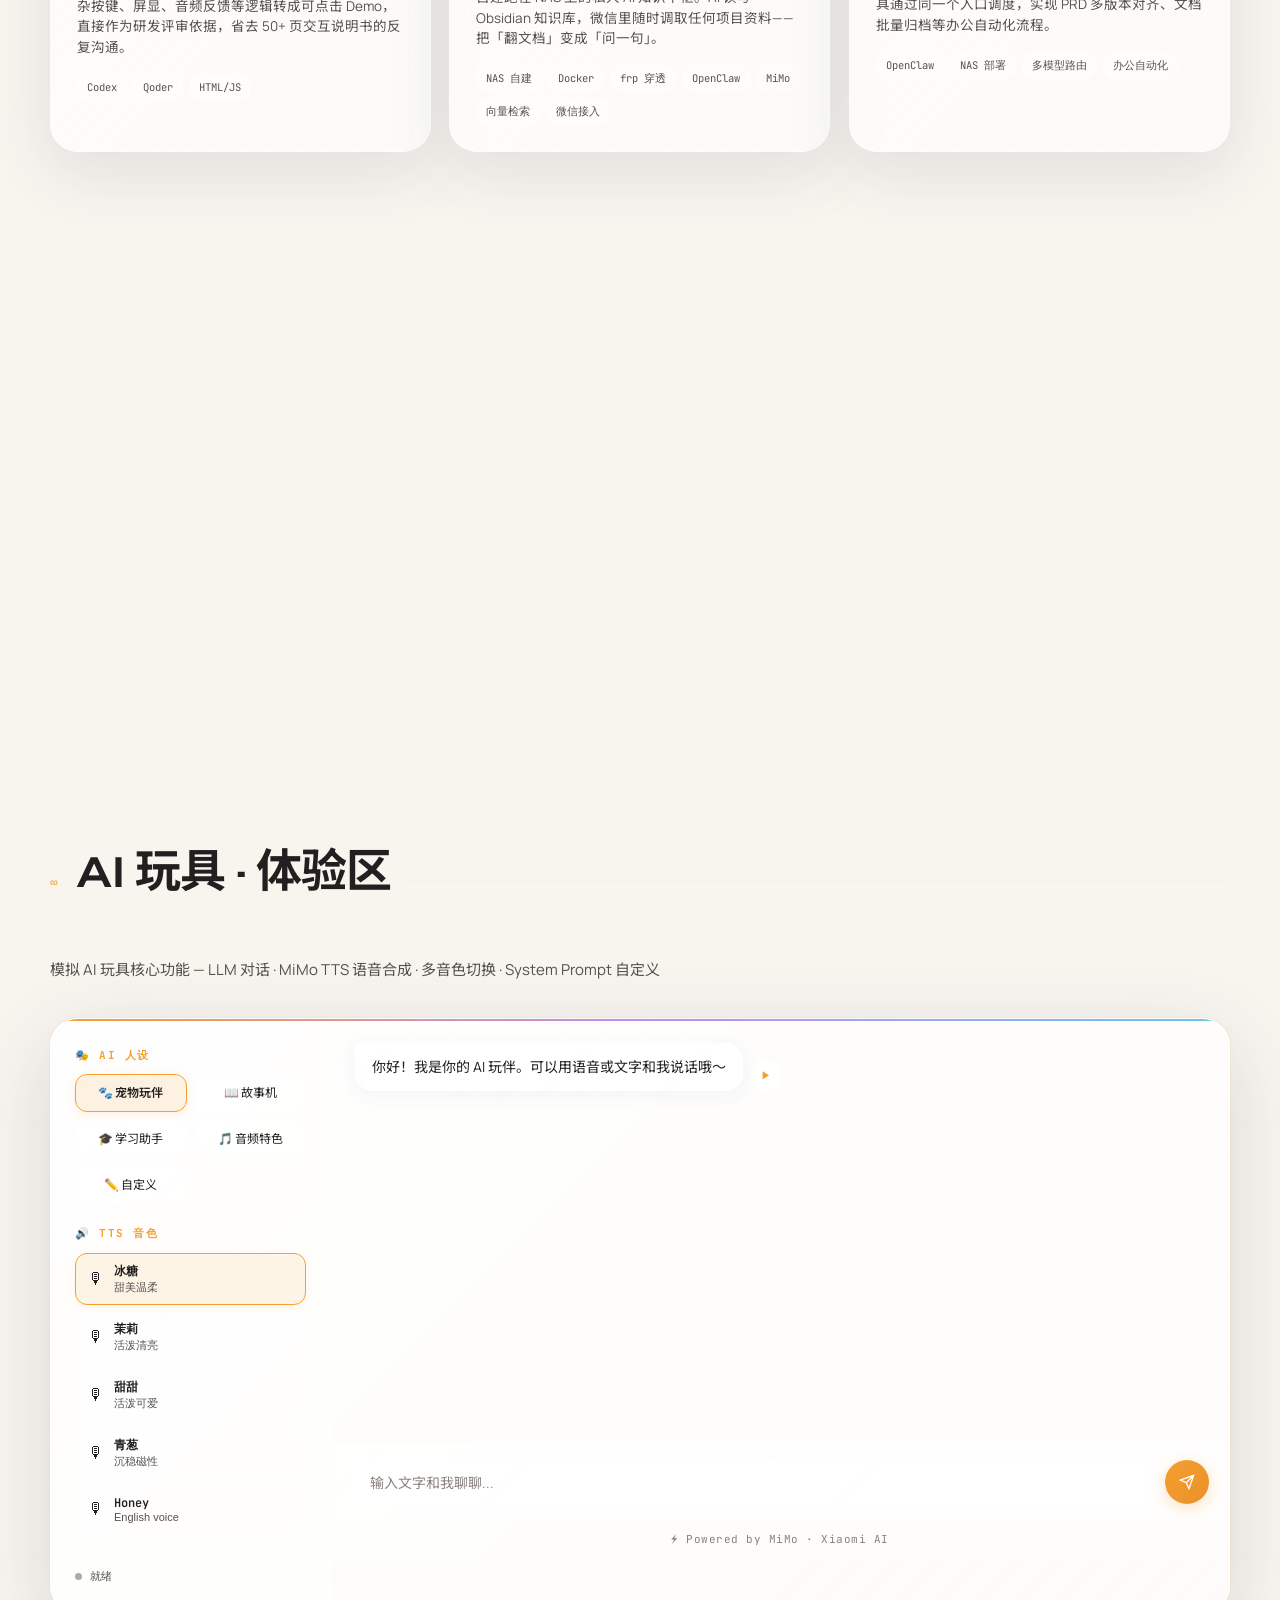
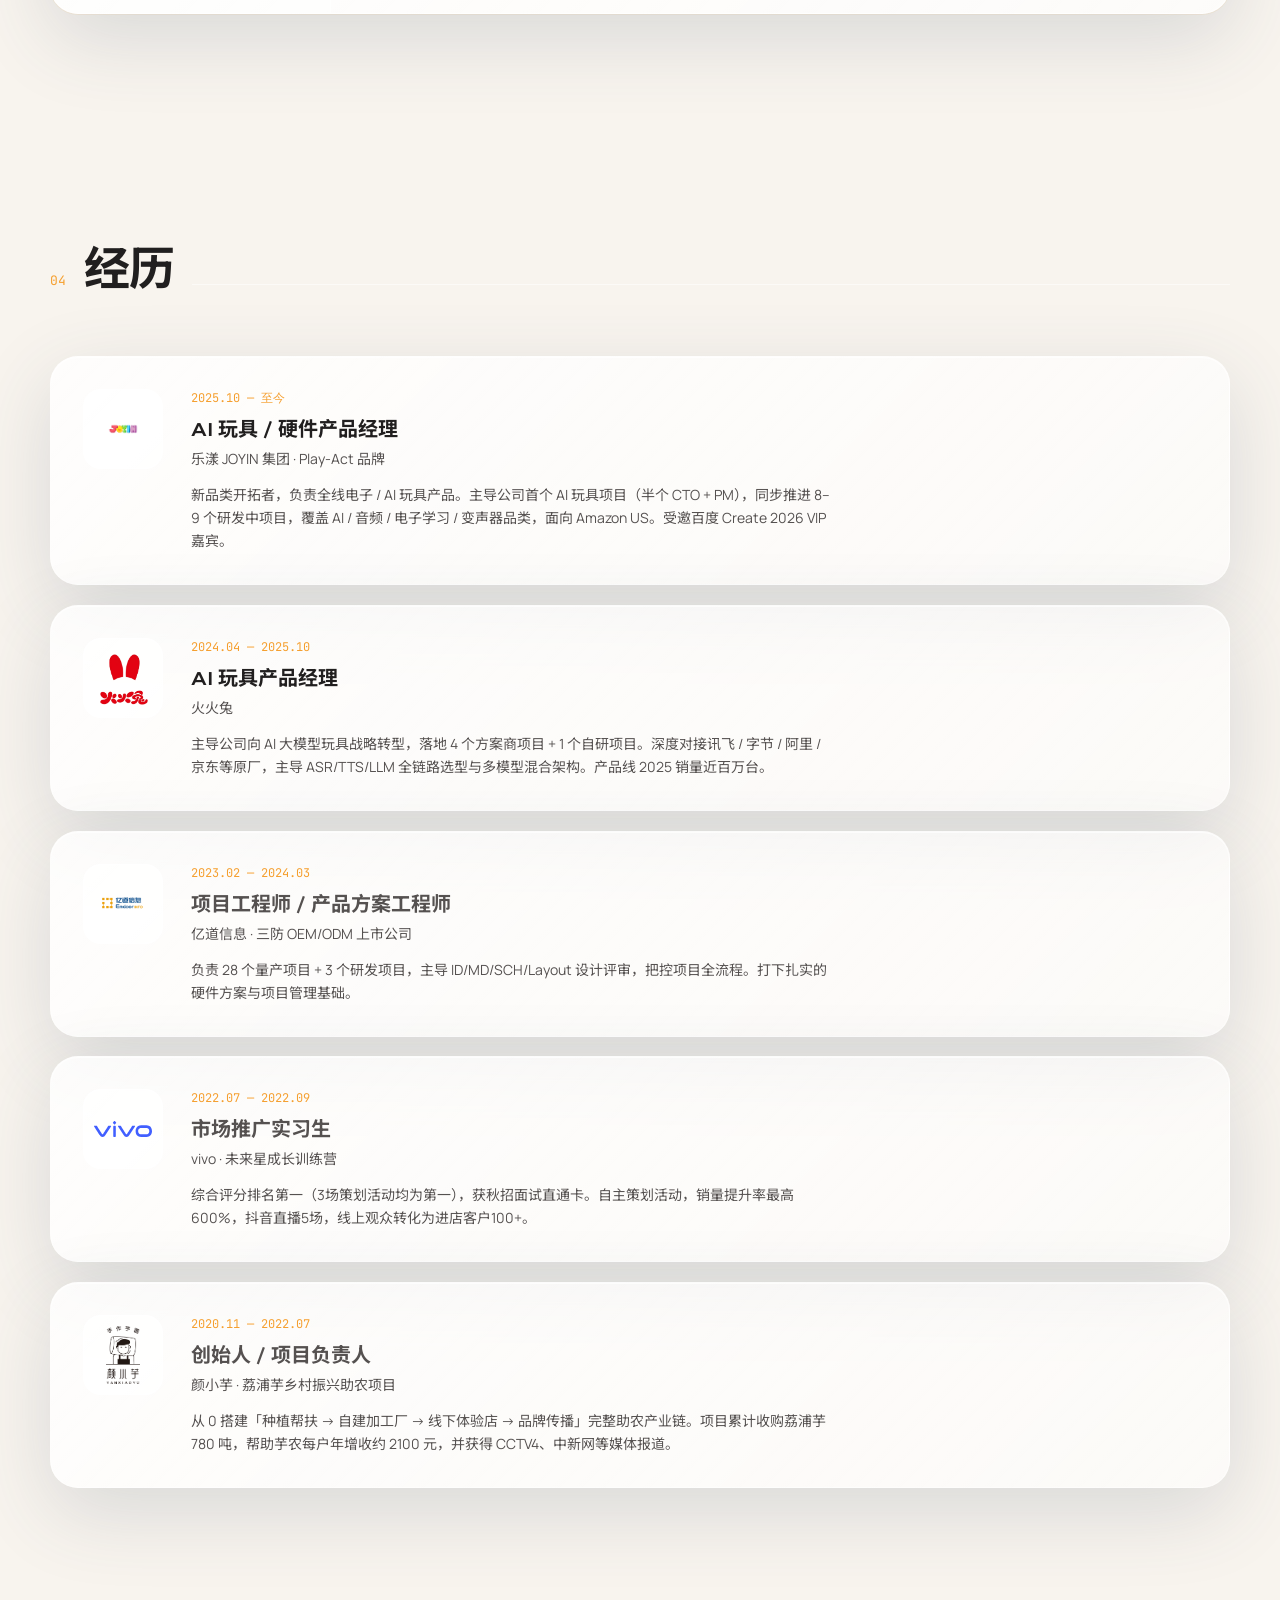
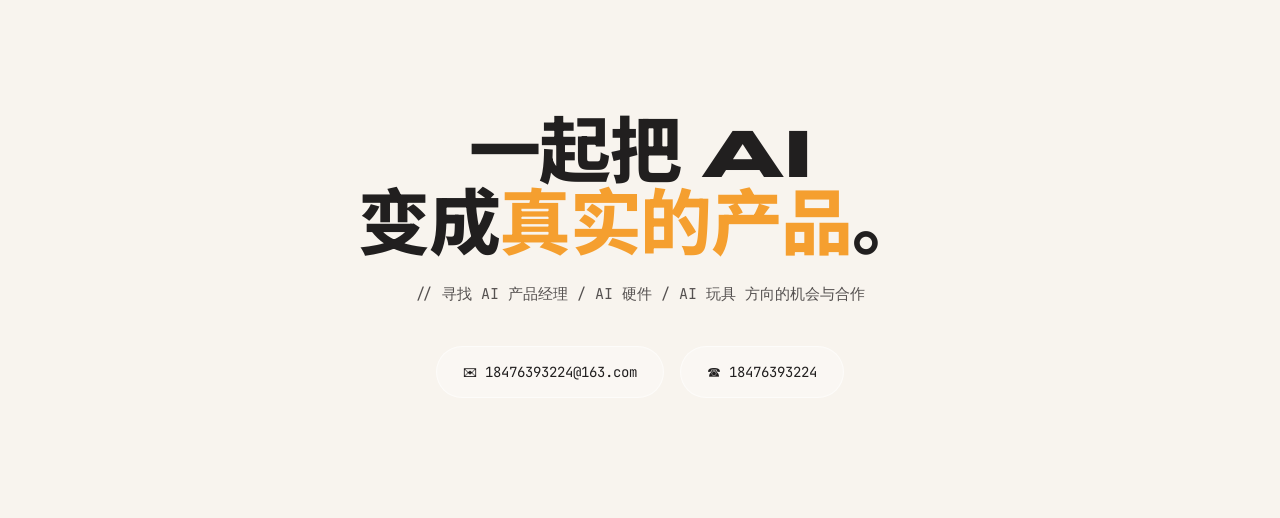
==== commit d02f4ad9: "优化个人主页 UI 动效" ====
--- a/index.html
+++ b/index.html
@@ -137,15 +137,14 @@
   background-size:54px 54px;
   opacity:0.22;
   mask-image:radial-gradient(ellipse 80% 60% at 50% 0%,#000 30%,transparent 75%);
-  animation:gridDrift 40s linear infinite;
 }
 @keyframes gridDrift{from{transform:translate(0,0);}to{transform:translate(54px,54px);}}
 .bg-glow{
-  position:absolute;border-radius:50%;filter:blur(130px);opacity:0.22;
-}
-.bg-glow.g1{width:600px;height:600px;background:#ffd899;top:-200px;left:-150px;animation:floaty 18s ease-in-out infinite;}
-.bg-glow.g2{width:500px;height:500px;background:#9fe3f7;top:40%;right:-180px;animation:floaty 22s ease-in-out infinite reverse;}
-.bg-glow.g3{width:400px;height:400px;background:#dfb7ff;bottom:-100px;left:30%;opacity:0.16;animation:floaty 26s ease-in-out infinite;}
+  position:absolute;border-radius:50%;filter:blur(90px);opacity:0.16;
+}
+.bg-glow.g1{width:600px;height:600px;background:#ffd899;top:-200px;left:-150px;}
+.bg-glow.g2{width:500px;height:500px;background:#9fe3f7;top:40%;right:-180px;}
+.bg-glow.g3{width:400px;height:400px;background:#dfb7ff;bottom:-100px;left:30%;opacity:0.12;}
 @keyframes floaty{0%,100%{transform:translate(0,0);}50%{transform:translate(40px,-60px);}}
 .grain{
   position:fixed;inset:0;z-index:-2;pointer-events:none;opacity:0.025;
@@ -181,7 +180,7 @@
 .nav-toggle{display:none;background:none;border:none;color:var(--text);font-size:22px;cursor:pointer;}
 
 /* ===== Hero ===== */
-.hero{min-height:118vh;display:flex;flex-direction:column;justify-content:center;padding-top:80px;max-width:var(--maxw);position:relative;}
+.hero{min-height:112vh;display:flex;flex-direction:column;justify-content:center;padding-top:80px;max-width:var(--maxw);position:relative;}
 .hero-tag{font-family:var(--mono);font-size:13px;color:var(--accent);letter-spacing:2px;margin-bottom:24px;opacity:0;animation:fadeUp .8s .2s forwards;}
 .hero h1{
   font-family:var(--display);font-weight:800;
@@ -209,15 +208,20 @@
 .hero-sub{font-family:var(--mono);font-size:clamp(15px,2vw,19px);color:var(--text-dim);margin-top:30px;min-height:28px;}
 .hero-sub .cursor{display:inline-block;width:9px;height:18px;background:var(--accent);margin-left:2px;vertical-align:middle;animation:blink 1s step-end infinite;}
 @keyframes blink{50%{opacity:0;}}
-.hero-desc{max-width:560px;margin-top:28px;color:var(--text-dim);font-size:16px;opacity:0;animation:fadeUp .8s 1.2s forwards;background:rgba(255,255,255,0.22);backdrop-filter:blur(18px) saturate(150%);-webkit-backdrop-filter:blur(18px) saturate(150%);border:1px solid rgba(255,255,255,0.38);border-radius:28px;padding:22px 24px;box-shadow:0 18px 60px rgba(56,72,100,0.12);}
+.hero-desc{max-width:600px;margin-top:24px;color:var(--text-dim);font-size:17px;line-height:1.72;opacity:0;animation:fadeUp .8s 1.05s forwards;background:rgba(255,255,255,0.22);backdrop-filter:blur(18px) saturate(150%);-webkit-backdrop-filter:blur(18px) saturate(150%);border:1px solid rgba(255,255,255,0.38);border-radius:28px;padding:22px 24px;box-shadow:0 18px 60px rgba(56,72,100,0.12);}
 .hero-desc strong{color:var(--text);font-weight:600;}
-.hero-actions{display:flex;gap:16px;margin-top:40px;opacity:0;animation:fadeUp .8s 1.4s forwards;flex-wrap:wrap;}
+.hero-proof{display:flex;gap:10px;flex-wrap:wrap;margin-top:18px;max-width:620px;opacity:0;animation:fadeUp .8s 1.2s forwards;}
+.hero-proof span{display:inline-flex;align-items:center;gap:7px;padding:8px 12px;border-radius:999px;background:rgba(255,255,255,0.46);border:1px solid rgba(255,255,255,0.58);box-shadow:0 10px 26px rgba(56,72,100,0.08);font-family:var(--mono);font-size:12px;color:var(--text);white-space:nowrap;}
+.hero-proof span::before{content:'';width:7px;height:7px;border-radius:50%;background:var(--accent);box-shadow:0 0 0 4px rgba(245,159,47,0.13);}
+.hero-actions{display:flex;gap:16px;margin-top:34px;opacity:0;animation:fadeUp .8s 1.38s forwards;flex-wrap:wrap;}
 .btn{font-family:var(--mono);font-size:14px;padding:13px 24px;border-radius:999px;text-decoration:none;transition:all .25s;cursor:pointer;border:1px solid rgba(255,255,255,0.52);backdrop-filter:blur(18px) saturate(150%);-webkit-backdrop-filter:blur(18px) saturate(150%);}
 .btn-primary{background:rgba(245,159,47,0.86);color:#fffaf3;font-weight:700;border-color:rgba(255,255,255,0.62);}
 .btn-primary:hover{transform:translateY(-2px);box-shadow:0 8px 30px rgba(245,159,47,0.26);}
 .btn-ghost{color:var(--text);}
 .btn-ghost{background:rgba(255,255,255,0.32);}
 .btn-ghost:hover{border-color:var(--border-bright);background:rgba(255,255,255,0.54);}
+.btn-link{color:var(--text);background:rgba(255,255,255,0.2);}
+.btn-link:hover{color:var(--accent);background:rgba(255,255,255,0.5);border-color:rgba(245,159,47,0.34);}
 .scroll-hint{position:absolute;bottom:32px;left:50%;transform:translateX(-50%);font-family:var(--mono);font-size:11px;color:var(--text-faint);letter-spacing:2px;display:flex;flex-direction:column;align-items:center;gap:8px;opacity:0;animation:fadeUp 1s 1.8s forwards;}
 .scroll-hint .bar{width:1px;height:40px;background:linear-gradient(var(--accent),transparent);animation:scrollBar 2s ease-in-out infinite;}
 @keyframes scrollBar{0%,100%{transform:scaleY(.4);opacity:.4;}50%{transform:scaleY(1);opacity:1;}}
@@ -237,6 +241,17 @@
 .stat:hover{background:rgba(255,255,255,0.32);}
 .stat .num{font-family:var(--display);font-weight:800;font-size:clamp(28px,3.2vw,44px);color:var(--accent);line-height:1.05;letter-spacing:0;white-space:nowrap;word-break:keep-all;}
 .stat .label{font-family:var(--mono);font-size:12px;color:var(--text-dim);margin-top:12px;line-height:1.5;}
+
+/* ===== Quick Signal ===== */
+.signal-section{padding-bottom:54px;margin-top:-34px;}
+.signal-grid{display:grid;grid-template-columns:repeat(4,1fr);gap:14px;}
+.signal-card{position:relative;min-height:174px;padding:22px;border-radius:26px;background:var(--glass-bg);border:1px solid var(--border);box-shadow:var(--glass-shadow);overflow:hidden;transition:transform .28s,border-color .28s,box-shadow .28s;}
+.signal-card::before{content:'';position:absolute;inset:0;background:radial-gradient(circle at 18% 0%,rgba(245,159,47,0.18),transparent 42%);opacity:.72;pointer-events:none;}
+.signal-card:hover{transform:translateY(-4px);border-color:var(--border-bright);box-shadow:0 28px 84px rgba(56,72,100,0.18),inset 0 1px 0 rgba(255,255,255,0.72);}
+.signal-kicker{position:relative;font-family:var(--mono);font-size:11px;letter-spacing:1.1px;color:var(--accent);text-transform:uppercase;}
+.signal-card h3{position:relative;font-family:var(--display);font-size:22px;line-height:1.12;margin:16px 0 10px;letter-spacing:-.4px;}
+.signal-card p{position:relative;font-size:13.5px;color:var(--text-dim);line-height:1.55;}
+.signal-card strong{color:var(--text);}
 
 /* ===== About ===== */
 .about-grid{display:grid;grid-template-columns:1.25fr .95fr;gap:52px;align-items:start;}
@@ -300,6 +315,29 @@
 .tool .use{font-size:12.5px;color:var(--text-dim);line-height:1.5;}
 
 /* ===== Portfolio ===== */
+.work-intro{max-width:720px;margin:-24px 0 36px;color:var(--text-dim);font-size:16px;line-height:1.7;}
+.featured-work{display:grid;grid-template-columns:repeat(3,minmax(0,1fr));gap:18px;margin-bottom:42px;align-items:stretch;}
+.feature-card{position:relative;min-height:0;border-radius:24px;overflow:hidden;background:rgba(255,255,255,0.78);border:1px solid rgba(255,255,255,0.7);box-shadow:0 18px 54px rgba(56,72,100,0.12),inset 0 1px 0 rgba(255,255,255,0.72);display:flex;flex-direction:column;transition:transform .24s,border-color .24s,box-shadow .24s;isolation:isolate;}
+.feature-card::before{content:'';position:absolute;inset:0;background:linear-gradient(180deg,rgba(255,255,255,0.18),rgba(255,255,255,0));z-index:-1;pointer-events:none;}
+.feature-card::after{content:attr(data-visual);position:absolute;top:14px;left:14px;z-index:3;padding:6px 10px;border-radius:999px;background:rgba(255,255,255,0.86);border:1px solid rgba(255,255,255,0.76);box-shadow:0 8px 18px rgba(56,72,100,0.1);font-family:var(--mono);font-size:10px;font-weight:700;color:var(--text-dim);letter-spacing:.7px;}
+.feature-card:hover{transform:translateY(-3px);border-color:var(--border-bright);box-shadow:0 24px 66px rgba(56,72,100,0.16),inset 0 1px 0 rgba(255,255,255,0.78);}
+.feature-card.feature-primary{min-height:0;}
+.feature-media{width:100%;height:176px;object-fit:cover;object-position:center;background:#fff8ef;padding:0;border-bottom:1px solid rgba(255,255,255,0.62);transition:transform .28s cubic-bezier(.16,1,.3,1);}
+.feature-card:hover .feature-media{transform:scale(1.015);}
+.feature-content{position:relative;z-index:2;padding:22px;display:flex;flex-direction:column;gap:12px;background:rgba(255,255,255,0.7);flex:1;}
+.feature-kicker{font-family:var(--mono);font-size:11px;letter-spacing:1.2px;color:var(--accent);text-transform:uppercase;}
+.feature-card h3{font-family:var(--display);font-size:26px;line-height:1.16;letter-spacing:-.4px;}
+.feature-card p{color:var(--text-dim);font-size:13.5px;line-height:1.58;max-width:560px;}
+.feature-proof{display:grid;gap:8px;margin-top:2px;}
+.feature-proof div{display:grid;grid-template-columns:58px 1fr;gap:10px;align-items:start;padding:9px 11px;border:1px solid rgba(255,255,255,0.62);border-radius:14px;background:rgba(255,255,255,0.68);}
+.feature-proof b{font-family:var(--mono);font-size:10px;color:var(--accent);letter-spacing:.8px;}
+.feature-proof span{font-size:12px;color:var(--text);line-height:1.45;}
+.feature-actions{display:flex;gap:10px;flex-wrap:wrap;margin-top:4px;}
+.feature-link{display:inline-flex;align-items:center;gap:6px;width:max-content;padding:8px 12px;border-radius:999px;background:rgba(245,159,47,0.9);border:1px solid rgba(255,255,255,0.58);color:#fffaf3;text-decoration:none;font-family:var(--mono);font-size:11px;font-weight:700;transition:transform .22s,box-shadow .22s;}
+.feature-link:hover{transform:translateY(-1px);box-shadow:0 12px 26px rgba(245,159,47,0.2);}
+.all-work-label{display:flex;align-items:center;gap:16px;margin:10px 0 18px;color:var(--text-dim);}
+.all-work-label span{font-family:var(--mono);font-size:12px;color:var(--accent);letter-spacing:1px;white-space:nowrap;}
+.all-work-label::after{content:'';height:1px;flex:1;background:var(--border);}
 .filters{display:flex;gap:10px;margin-bottom:34px;flex-wrap:wrap;}
 .filter{font-family:var(--mono);font-size:13px;padding:8px 16px;border:1px solid rgba(255,255,255,0.52);border-radius:20px;background:rgba(255,255,255,0.26);color:var(--text-dim);cursor:pointer;transition:all .22s;backdrop-filter:blur(14px);-webkit-backdrop-filter:blur(14px);}
 .filter:hover{color:var(--text);border-color:var(--text-dim);}
@@ -578,6 +616,8 @@
 .float-logo.fl-visible{opacity:1;transition:opacity .6s ease, box-shadow .25s, transform .25s;}
 .float-logo:hover{box-shadow:0 10px 36px rgba(245,159,47,0.38),0 0 0 2px var(--accent);transform:scale(1.14) !important;}
 .float-logo img{width:52px;height:52px;object-fit:contain;pointer-events:none;}
+.float-logo::after{content:attr(data-tip);position:absolute;left:50%;bottom:calc(100% + 12px);width:210px;transform:translate(-50%,8px);padding:10px 12px;border-radius:14px;background:rgba(255,255,255,0.86);border:1px solid rgba(255,255,255,0.78);box-shadow:0 18px 44px rgba(56,72,100,0.18);font-family:var(--mono);font-size:11px;line-height:1.45;color:var(--text);text-align:left;opacity:0;pointer-events:none;transition:opacity .22s,transform .22s;backdrop-filter:blur(18px) saturate(150%);-webkit-backdrop-filter:blur(18px) saturate(150%);}
+.float-logo:hover::after{opacity:1;transform:translate(-50%,0);}
 #fl-leyang img,#fl-yidao img{width:66px;height:66px;}
 /* 各 logo 不规则位置：右侧无文字区（left>52%） */
 #fl-leyang{left:58%;top:22%;}
@@ -621,11 +661,13 @@
 .clink:hover{border-color:var(--accent);color:var(--accent);transform:translateY(-2px);}
 
 /* ===== Reveal animation ===== */
-.reveal{opacity:0;transform:translateY(30px);transition:opacity .7s cubic-bezier(.16,1,.3,1),transform .7s cubic-bezier(.16,1,.3,1);will-change:opacity,transform;}
-.reveal.in{opacity:1;transform:translateY(0);will-change:auto;}
-.reveal.d1{transition-delay:.08s;}
-.reveal.d2{transition-delay:.16s;}
-.reveal.d3{transition-delay:.24s;}
+.reveal{opacity:0;transform:translate3d(0,46px,0) scale(.975);filter:blur(8px);transition:opacity .82s cubic-bezier(.16,1,.3,1),transform .82s cubic-bezier(.18,1.25,.28,1),filter .72s cubic-bezier(.16,1,.3,1);transition-delay:var(--reveal-delay,0ms);will-change:opacity,transform,filter;}
+.reveal.in{opacity:1;transform:translate3d(0,0,0) scale(1);filter:blur(0);will-change:auto;}
+.reveal.d1{--reveal-delay:90ms;}
+.reveal.d2{--reveal-delay:180ms;}
+.reveal.d3{--reveal-delay:270ms;}
+.reveal-pop{animation:softPop .74s cubic-bezier(.18,1.25,.28,1) both;}
+@keyframes softPop{0%{opacity:0;transform:translate3d(0,36px,0) scale(.965);filter:blur(8px);}62%{opacity:1;transform:translate3d(0,-6px,0) scale(1.012);filter:blur(0);}100%{opacity:1;transform:translate3d(0,0,0) scale(1);filter:blur(0);}}
 
 /* ===== Hermes diagram ===== */
 .hermes-diagram {
@@ -692,12 +734,21 @@
   padding: 20px 12px 12px;
   border: 1px solid rgba(255,255,255,0.5);
   background: rgba(255,255,255,0.23);
+  transition:border-color .35s,box-shadow .35s,background .35s;
 }
 .workflow-diagram svg {
   width: 100%;
   height: auto;
   display: block;
 }
+.workflow-diagram.is-active{border-color:rgba(245,159,47,0.55);box-shadow:0 22px 70px rgba(245,159,47,0.14);background:rgba(255,255,255,0.34);}
+.workflow-diagram.is-active rect{animation:workflowPulse 2.8s ease-in-out infinite;}
+.workflow-diagram.is-active g:nth-of-type(4) rect{animation-delay:.15s;}
+.workflow-diagram.is-active g:nth-of-type(5) rect{animation-delay:.3s;}
+.workflow-diagram.is-active g:nth-of-type(6) rect{animation-delay:.45s;}
+.workflow-diagram.is-active g:nth-of-type(7) rect{animation-delay:.6s;}
+.workflow-diagram.is-active g:nth-of-type(8) rect{animation-delay:.75s;}
+@keyframes workflowPulse{0%,100%{opacity:1;}50%{opacity:.82;}}
 
 /* ===== Responsive ===== */
 @media(max-width:900px){
@@ -705,6 +756,9 @@
   .about-highlights{grid-template-columns:repeat(2,minmax(0,1fr));}
   .about-card ul{grid-template-columns:repeat(2,minmax(0,1fr));}
   .grid{grid-template-columns:repeat(2,1fr);}
+  .signal-grid{grid-template-columns:repeat(2,1fr);}
+  .featured-work{grid-template-columns:1fr;}
+  .feature-media{height:190px;}
   .stats{grid-template-columns:repeat(2,1fr);}
   .stat:nth-child(2){border-right:none;}
   .stat:nth-child(1),.stat:nth-child(2){border-bottom:1px solid var(--border);}
@@ -723,8 +777,30 @@
   .about-card ul{grid-template-columns:1fr;gap:8px;}
   .about-card li{padding:11px 12px;}
   .about-photo{height:220px;}
-  .hero{min-height:100vh;}
+  .hero{min-height:100vh;padding-top:92px;}
   .hero h1{font-size:clamp(44px,18vw,76px);}
+  .hero-desc{font-size:15px;line-height:1.62;padding:18px 18px;border-radius:22px;}
+  .hero-proof{gap:8px;}
+  .hero-proof span{white-space:normal;font-size:11px;padding:7px 10px;}
+  .signal-section{margin-top:0;padding-bottom:34px;}
+  .signal-grid{grid-template-columns:1fr;gap:10px;}
+  .signal-card{min-height:auto;padding:18px;border-radius:22px;}
+  .signal-card h3{font-size:20px;margin:12px 0 8px;}
+  .featured-work{gap:14px;}
+  .feature-card,.feature-card.feature-primary{border-radius:22px;}
+  .feature-media{height:170px;}
+  .feature-content{padding:18px;}
+  .feature-card h3{font-size:23px;}
+  .feature-proof div{grid-template-columns:1fr;gap:4px;}
+  .work-intro{font-size:14px;margin-top:-18px;}
+}
+
+@media(prefers-reduced-motion:reduce){
+  html{scroll-behavior:auto;}
+  *,*::before,*::after{animation-duration:.01ms!important;animation-iteration-count:1!important;transition-duration:.01ms!important;}
+  .reveal{opacity:1;transform:none;filter:none;}
+  .bg-grid,.bg-glow,.float-logo{animation:none!important;}
+  .hero-backdrop video{display:none;}
 }
 
 /* ===== AI Chat ===== */
@@ -1352,24 +1428,55 @@
   </h1>
   <div class="hero-sub" id="typed">AI 硬件 / AI 玩具产品经理<span class="cursor"></span></div>
   <p class="hero-desc">
-    胡强斌 Chopper 是 AI 硬件 / AI 玩具产品经理，主导火火兔百万级 AI 玩具产品线，推动 JD.com 品类登顶，获国家级科技成果认证，并搭建行业首个品牌侧 AI Agent DIY 平台。
-    从校园创业到 AI 硬件产品经理，擅长把 AI 技术落地为消费级产品。
-    兼具商业嗅觉和工程落地能力，正在带领公司完成从贴牌到品牌的关键转型。
-    把 <strong>AI 工具链深度嵌入产品开发全流程</strong>——既懂产品定义与商业落地，也能亲手用 <strong>vibe coding</strong> 构建原型、模拟器与自动化工具。
+    我把 <strong>AI 大模型能力落地成可量产的儿童硬件产品</strong>，也能亲手用 Codex / Claude Code / Qoder 做交互模拟器、AI Agent 和自动化工具。
+    适合需要 <strong>产品定义 + 技术选型 + 原型验证 + 商业落地</strong> 一起推进的 AI 硬件团队。
   </p>
+  <div class="hero-proof" aria-label="核心成果">
+    <span>百万级 AI 玩具产品线</span>
+    <span>京东 AI 早教类目 TOP 1</span>
+    <span>国内领先科技成果评价</span>
+    <span>品牌侧 AI Agent DIY 平台</span>
+  </div>
   <div class="hero-actions">
-    <a href="#work" class="btn btn-primary">查看作品集 →</a>
-    <a href="#contact" class="btn btn-ghost">联系我</a>
+    <a href="#featured-work" class="btn btn-primary">看 3 个代表项目 →</a>
+    <a href="#ai-demo" class="btn btn-ghost">体验 AI 玩具 Demo</a>
+    <button class="btn btn-link" id="heroAskBtn" type="button">问我的作品档案</button>
   </div>
   <div class="scroll-hint"><span>SCROLL</span><span class="bar"></span></div>
 
   <!-- 经历快跳 logos（不规则漂浮在首屏右侧） -->
   <div class="hero-exp-logos" aria-label="经历快速跳转">
-    <a class="float-logo" id="fl-leyang" href="#exp-leyang" aria-label="乐漾JOYIN"><img loading="lazy" src="images/logos/logo-leyang.png" alt="乐漾JOYIN"></a>
-    <a class="float-logo" id="fl-hhtu" href="#exp-hhtu" aria-label="火火兔"><img loading="lazy" src="images/logos/logo-hhtu.png" alt="火火兔"></a>
-    <a class="float-logo" id="fl-vivo" href="#exp-vivo" aria-label="vivo"><img loading="lazy" src="images/logos/logo-vivo.svg" alt="vivo"></a>
-    <a class="float-logo" id="fl-yidao" href="#exp-yidao" aria-label="亿道信息"><img loading="lazy" src="images/logos/logo-yidao.png" alt="亿道信息"></a>
-    <a class="float-logo" id="fl-yxy" href="#exp-yxy" aria-label="颜小芋"><img loading="lazy" src="images/logos/logo-yxy.png" alt="颜小芋"></a>
+    <a class="float-logo" id="fl-leyang" href="#exp-leyang" aria-label="乐漾JOYIN" data-tip="乐漾 JOYIN · 现职：负责 Play-Act 电子 / AI 玩具新品类，面向 Amazon US。"><img loading="lazy" src="images/logos/logo-leyang.png" alt="乐漾JOYIN"></a>
+    <a class="float-logo" id="fl-hhtu" href="#exp-hhtu" aria-label="火火兔" data-tip="火火兔 · AI 玩具转型：百万级产品线，京东 AI 早教机器人类目 TOP 1。"><img loading="lazy" src="images/logos/logo-hhtu.png" alt="火火兔"></a>
+    <a class="float-logo" id="fl-vivo" href="#exp-vivo" aria-label="vivo" data-tip="vivo · 未来星训练营：综合评分第一，活动策划与线下转化经验。"><img loading="lazy" src="images/logos/logo-vivo.svg" alt="vivo"></a>
+    <a class="float-logo" id="fl-yidao" href="#exp-yidao" aria-label="亿道信息" data-tip="亿道信息 · 硬件底子：28 个量产项目，ID/MD/SCH/Layout 全流程评审。"><img loading="lazy" src="images/logos/logo-yidao.png" alt="亿道信息"></a>
+    <a class="float-logo" id="fl-yxy" href="#exp-yxy" aria-label="颜小芋" data-tip="颜小芋 · 校园创业：助农产业链 0→1，累计收购荔浦芋 780 吨。"><img loading="lazy" src="images/logos/logo-yxy.png" alt="颜小芋"></a>
+  </div>
+</section>
+
+<!-- QUICK SIGNAL -->
+<section class="wrap signal-section">
+  <div class="signal-grid reveal">
+    <div class="signal-card">
+      <div class="signal-kicker">NOW</div>
+      <h3>AI 玩具 / 硬件 PM</h3>
+      <p>乐漾 JOYIN · Play-Act 品牌，负责电子 / AI 玩具新品类，从立项、方案商评估到 Amazon US 运营支持。</p>
+    </div>
+    <div class="signal-card">
+      <div class="signal-kicker">PROOF</div>
+      <h3>把 AI 玩具做成销量</h3>
+      <p>主导火火兔 AI 大模型玩具转型，产品线 2025 累计近百万台，推动京东 AI 早教机器人类目登顶。</p>
+    </div>
+    <div class="signal-card">
+      <div class="signal-kicker">EDGE</div>
+      <h3>懂产品，也能自己造原型</h3>
+      <p>用 Codex / Qoder 构建交互模拟器，用 AI 工具链替代冗长说明书，支撑研发评审和多版本方案对齐。</p>
+    </div>
+    <div class="signal-card">
+      <div class="signal-kicker">FIT</div>
+      <h3>适合 0→1 AI 硬件团队</h3>
+      <p>能同时承担用户场景、ASR/TTS/LLM 选型、方案商协同、成本约束和商业化路径收敛。</p>
+    </div>
   </div>
 </section>
 
@@ -1574,6 +1681,55 @@
     <span class="sec-title">作品集</span>
     <span class="sec-line"></span>
   </div>
+  <p class="work-intro reveal">
+    先看三个最能代表我的项目：可量产的 AI 玩具产品线、可验证的 AI 硬件平台能力、以及我用 AI coding 亲手搭出的工作流基建。下面的全部案例再按方向筛选。
+  </p>
+  <div class="featured-work reveal" id="featured-work">
+    <article class="feature-card feature-primary" data-visual="量产产品图">
+      <img class="feature-media" src="https://assets.chopperh.me/images/hhtu-ai-toy-line-04.webp" alt="火火兔 G6 Pro AI 智能早教机产品图">
+      <div class="feature-content">
+        <div class="feature-kicker">FEATURED 01 · AI HARDWARE</div>
+        <h3>儿童 AI 玩具产品线</h3>
+        <p>主导火火兔从传统语音故事机转向 AI 大模型玩具，覆盖 ASR / TTS / LLM 选型、方案商协同、交互定义和量产落地。</p>
+        <div class="feature-proof">
+          <div><b>ROLE</b><span>AI 玩具产品经理，推动战略转型和多模型混合架构落地。</span></div>
+          <div><b>IMPACT</b><span>2025 产品线累计近百万台，京东 AI 早教机器人类目 TOP 1。</span></div>
+          <div><b>WHY</b><span>证明我能把 AI 能力做成真实硬件、真实销量和可运营产品线。</span></div>
+        </div>
+        <div class="feature-actions">
+          <a class="feature-link" href="#grid">查看相关案例 ↓</a>
+        </div>
+      </div>
+    </article>
+    <article class="feature-card" data-visual="平台界面证据">
+      <img class="feature-media" src="https://assets.chopperh.me/images/diy-platform.webp" alt="AI 智能体 DIY 平台">
+      <div class="feature-content">
+        <div class="feature-kicker">FEATURED 02 · AI PLATFORM</div>
+        <h3>AI 智能体 DIY 平台</h3>
+        <p>主导落地品牌方硬件 AI 智能体 DIY 小程序，让用户能自定义专属 AI 角色，把硬件从“固定内容”推进到“可共创智能体”。</p>
+        <div class="feature-proof">
+          <div><b>ROLE</b><span>平台产品定义、角色系统、硬件侧体验闭环。</span></div>
+          <div><b>IMPACT</b><span>行业首个品牌方硬件 AI 智能体 DIY 平台。</span></div>
+        </div>
+      </div>
+    </article>
+    <article class="feature-card" data-visual="出海产品图">
+      <img class="feature-media" src="https://assets.chopperh.me/images/w1-product.webp" alt="Alilo CocoNap W1 白噪音哄睡宝产品图">
+      <div class="feature-content">
+        <div class="feature-kicker">FEATURED 03 · GLOBAL TOY</div>
+        <h3>W1 白噪音哄睡宝</h3>
+        <p>以高音质切入欧美白噪音哄睡市场，推进出海链路，并在升级版加入哭声唤醒算法，兼顾产品定位和技术增量。</p>
+        <div class="feature-proof">
+          <div><b>ROLE</b><span>出海选品、功能规划、升级方案推进。</span></div>
+          <div><b>IMPACT</b><span>Kids' Time Star 2026 波兰国际大奖。</span></div>
+        </div>
+        <div class="feature-actions">
+          <a class="feature-link" href="https://aliloai.com/products/pocket-soother" target="_blank" rel="noopener noreferrer">商品页 ↗</a>
+        </div>
+      </div>
+    </article>
+  </div>
+  <div class="all-work-label reveal"><span>ALL CASES</span></div>
   <div class="filters reveal">
     <button class="filter active" data-f="all">全部</button>
     <button class="filter" data-f="hw">AI 硬件</button>
@@ -2103,13 +2259,13 @@
 
 <!-- AI Chat -->
 <div class="chat-hint">
-  <span id="chatServiceStatusText">作品档案在线</span>
+  <span id="chatServiceStatusText">可提问作品档案</span>
 </div>
 <button class="chat-toggle" id="chatToggle" aria-label="打开作品档案问答">
   <img src="https://assets.chopperh.me/images/chopper-avatar.webp" alt="" class="chat-avatar">
   <span class="chat-toggle-copy">
-    <b>问作品档案</b>
-    <small>经历 / 项目 / 合作</small>
+    <b>问我的作品档案</b>
+    <small>岗位 / 项目 / 技术落地</small>
   </span>
   <span class="chat-status" aria-hidden="true"></span>
 </button>
@@ -2118,17 +2274,17 @@
     <img src="https://assets.chopperh.me/images/chopper-avatar.webp" alt="Chopper" class="header-avatar">
     <div class="info">
       <h3>作品档案助手</h3>
-      <p>基于主页内容回答，不替代本人判断</p>
+      <p>快速判断岗位匹配、代表项目和技术落地能力</p>
     </div>
     <button class="chat-close" id="chatClose" aria-label="关闭作品档案问答">×</button>
   </div>
   <div class="chat-messages" id="chatMessages">
-    <div class="message bot">你好，我整理了胡强斌的经历、项目和工具链。你可以直接问某段经历、某个作品，或让它帮你快速判断岗位匹配度。</div>
+    <div class="message bot">你好，我整理了胡强斌的经历、项目和 AI 工具链。你可以直接问：他适合什么岗位、做过哪些 AI 玩具、技术落地能力如何。</div>
   </div>
   <div class="chat-suggestions" aria-label="快捷问题">
-    <button type="button" data-question="用 3 句话介绍胡强斌最适合什么岗位？">适合岗位</button>
-    <button type="button" data-question="他最能代表能力的 3 个项目是什么？">代表项目</button>
-    <button type="button" data-question="如果要合作或面试，建议重点聊哪些问题？">合作/面试</button>
+    <button type="button" data-question="他最适合什么岗位？请用招聘方视角回答。">适合岗位</button>
+    <button type="button" data-question="他做过哪些 AI 玩具？哪些成果最值得看？">AI 玩具成果</button>
+    <button type="button" data-question="他的技术落地能力如何？请结合项目和工具链说明。">技术落地能力</button>
   </div>
   <div class="chat-input">
     <textarea id="chatInput" placeholder="输入你的问题..." rows="2"></textarea>
@@ -2235,36 +2391,19 @@
 
 // Nav scroll state
 const nav=document.getElementById('nav');
-addEventListener('scroll',()=>nav.classList.toggle('scrolled',scrollY>40));
-
-// Scroll-controlled full-page hero video
+let navTicking=false;
+addEventListener('scroll',()=>{
+  if(navTicking)return;
+  navTicking=true;
+  requestAnimationFrame(()=>{
+    nav.classList.toggle('scrolled',scrollY>40);
+    navTicking=false;
+  });
+},{passive:true});
+
+// Lightweight hero video: avoid scroll-linked currentTime seeking for smoother page scrolling.
 const scrollVideo=document.getElementById('scrollVideo');
 const reducedMotion=window.matchMedia('(prefers-reduced-motion: reduce)').matches;
-const mobileViewport=window.matchMedia('(max-width: 760px)').matches;
-let videoDuration=0;
-let desiredTime=0;
-let renderedTime=0;
-let rafStarted=false;
-
-function clamp(n,min,max){return Math.max(min,Math.min(max,n));}
-
-function updateVideoTarget(){
-  if(!scrollVideo||!videoDuration||reducedMotion||mobileViewport)return;
-  const scrollable=document.documentElement.scrollHeight-window.innerHeight;
-  const progress=scrollable>0?clamp(window.scrollY/scrollable,0,1):0;
-  desiredTime=progress*videoDuration;
-}
-
-function renderScrollVideo(){
-  if(!scrollVideo||!videoDuration||reducedMotion||mobileViewport)return;
-  renderedTime+=(desiredTime-renderedTime)*0.12;
-  if(Math.abs(renderedTime-desiredTime)<0.01)renderedTime=desiredTime;
-  // 限制 currentTime 写入频率：变化超过 1 帧才更新，避免每帧 decode
-  if(Math.abs(scrollVideo.currentTime-renderedTime)>0.033){
-    try{scrollVideo.currentTime=clamp(renderedTime,0,Math.max(videoDuration-0.05,0));}catch(e){}
-  }
-  requestAnimationFrame(renderScrollVideo);
-}
 
 function initScrollVideo(){
   if(!scrollVideo)return;
@@ -2273,29 +2412,14 @@
     scrollVideo.currentTime=0;
     return;
   }
-  if(mobileViewport){
-    scrollVideo.loop=true;
-    scrollVideo.autoplay=true;
-    scrollVideo.muted=true;
-    scrollVideo.play().catch(()=>{});
-    return;
-  }
-  videoDuration=scrollVideo.duration||0;
-  renderedTime=0;
-  desiredTime=0;
-  scrollVideo.pause();
-  try{scrollVideo.currentTime=0;}catch(e){}
-  updateVideoTarget();
-  if(!rafStarted){
-    rafStarted=true;
-    requestAnimationFrame(renderScrollVideo);
-  }
+  scrollVideo.loop=true;
+  scrollVideo.muted=true;
+  scrollVideo.playsInline=true;
+  scrollVideo.play().catch(()=>{});
 }
 
 if(scrollVideo){
   scrollVideo.addEventListener('loadedmetadata',initScrollVideo,{once:true});
-  addEventListener('scroll',updateVideoTarget,{passive:true});
-  addEventListener('resize',updateVideoTarget);
   if(scrollVideo.readyState>=1)initScrollVideo();
 }
 
@@ -2319,9 +2443,33 @@
 
 // Reveal on scroll
 const io=new IntersectionObserver(es=>{
-  es.forEach(e=>{if(e.isIntersecting){e.target.classList.add('in');io.unobserve(e.target);}});
-},{threshold:0.12});
-document.querySelectorAll('.reveal').forEach(el=>io.observe(el));
+  es.forEach(e=>{
+    if(!e.isIntersecting)return;
+    e.target.classList.add('in','reveal-pop');
+    io.unobserve(e.target);
+  });
+},{threshold:0.14,rootMargin:'0px 0px -8% 0px'});
+
+document.querySelectorAll('.reveal').forEach((el)=>{
+  const group=el.closest('.signal-grid,.featured-work,.tools,.grid,.exp-cards,.about-grid');
+  if(group){
+    const peers=Array.from(group.querySelectorAll('.reveal'));
+    const index=peers.indexOf(el);
+    if(index>0&&!el.style.getPropertyValue('--reveal-delay')){
+      el.style.setProperty('--reveal-delay',Math.min(index*70,420)+'ms');
+    }
+  }
+  io.observe(el);
+});
+
+// Workflow diagram highlight when it becomes part of the reading flow
+const workflow=document.querySelector('.workflow-diagram');
+if(workflow){
+  const workflowObs=new IntersectionObserver(entries=>{
+    entries.forEach(entry=>workflow.classList.toggle('is-active',entry.isIntersecting));
+  },{threshold:0.42});
+  workflowObs.observe(workflow);
+}
 
 // Stack-img lazy load：卡片进入视口才加载叠图
 const stackObs=new IntersectionObserver(entries=>{
@@ -2501,6 +2649,7 @@
 const chatClose=document.getElementById('chatClose');
 const chatHint=document.querySelector('.chat-hint');
 const chatServiceStatusText=document.getElementById('chatServiceStatusText');
+const heroAskBtn=document.getElementById('heroAskBtn');
 
 function adjustChatInputHeight(){
   const styles=getComputedStyle(chatInput);
@@ -2530,7 +2679,7 @@
   chatToggle.classList.toggle('is-offline',!isOnline);
   chatHint?.classList.toggle('is-offline',!isOnline);
   if(chatServiceStatusText){
-    chatServiceStatusText.textContent=isOnline?'作品档案在线':'作品档案离线';
+    chatServiceStatusText.textContent=isOnline?'可提问作品档案':'作品档案暂时离线';
   }
   chatToggle.setAttribute('aria-label',isOnline?'打开作品档案问答':'打开作品档案问答（服务离线）');
   chatToggle.title=isOnline?'AI 对话服务在线':'AI 对话服务暂时离线';
@@ -2582,6 +2731,13 @@
     adjustChatInputHeight();
     chatInput.focus();
   }
+});
+
+heroAskBtn?.addEventListener('click',(e)=>{
+  e.stopPropagation();
+  chatWindow.classList.add('active');
+  adjustChatInputHeight();
+  chatInput.focus();
 });
 
 chatClose.addEventListener('click',(e)=>{
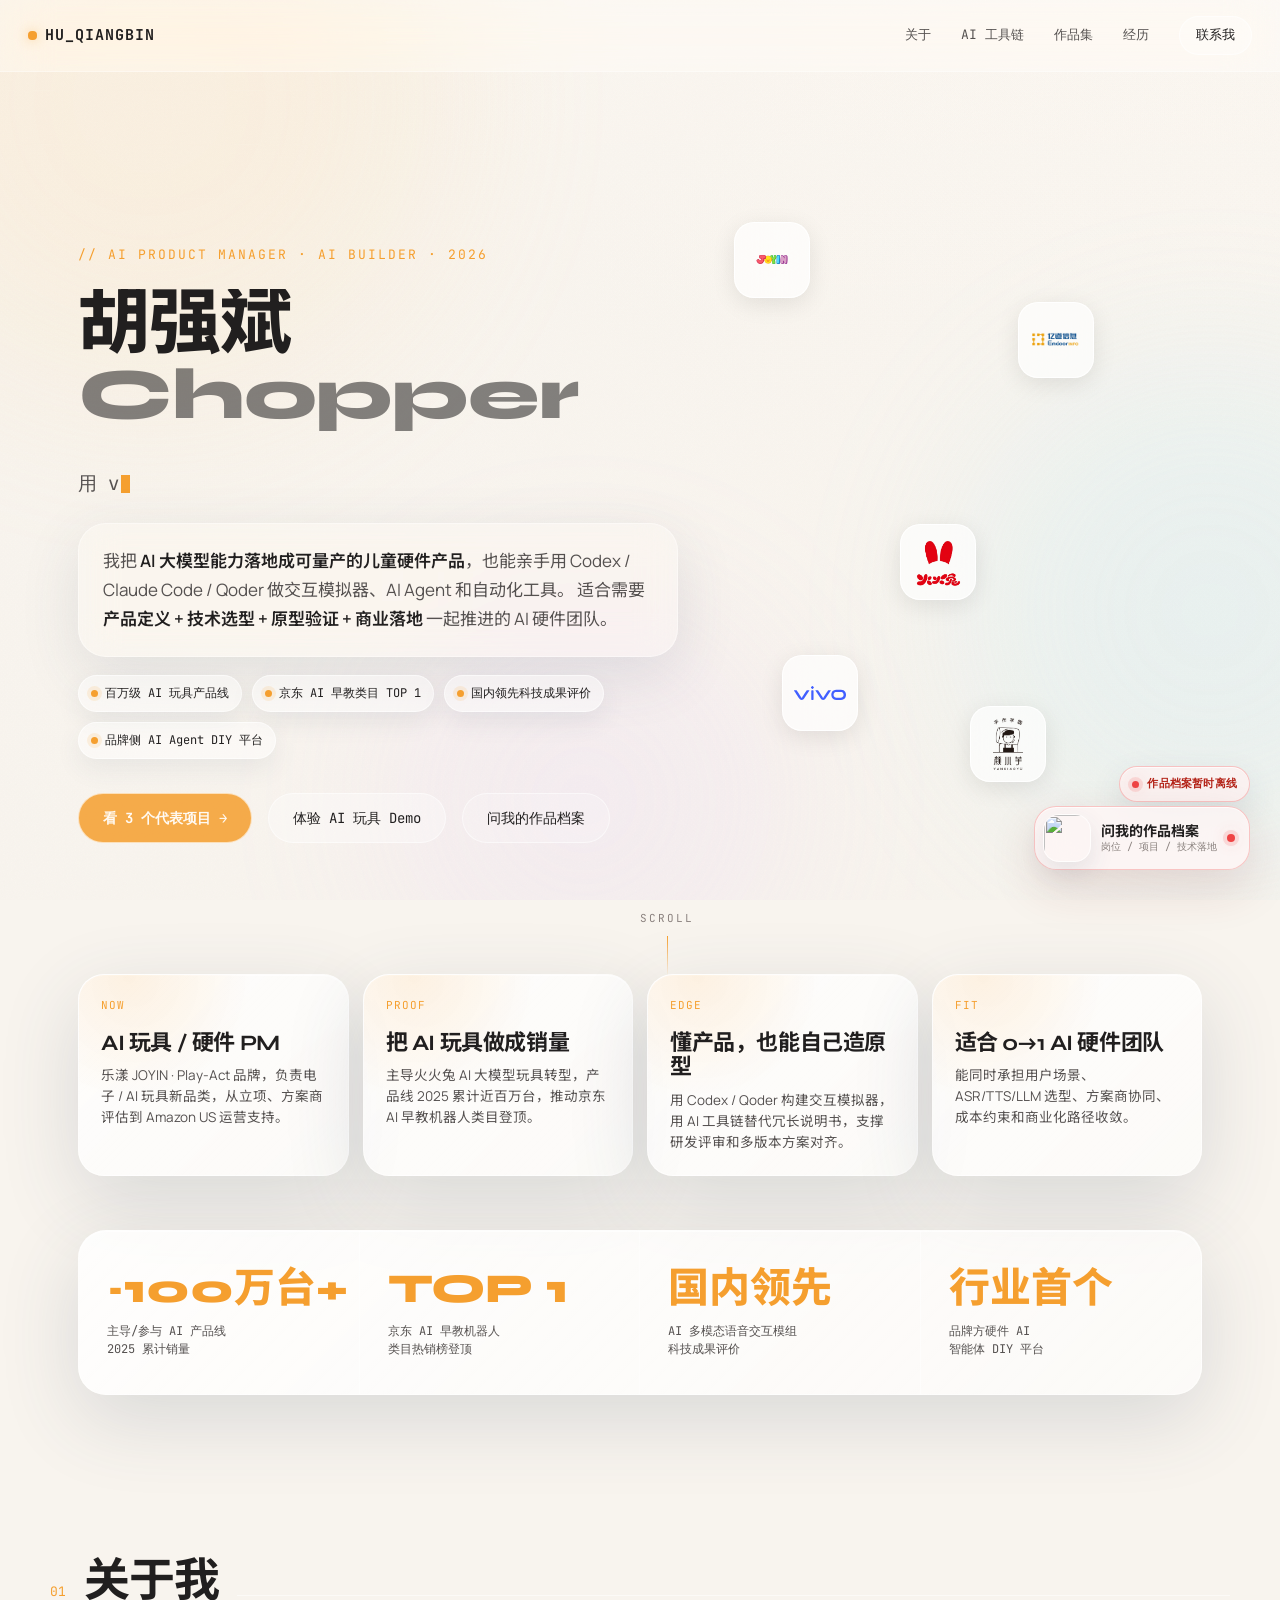
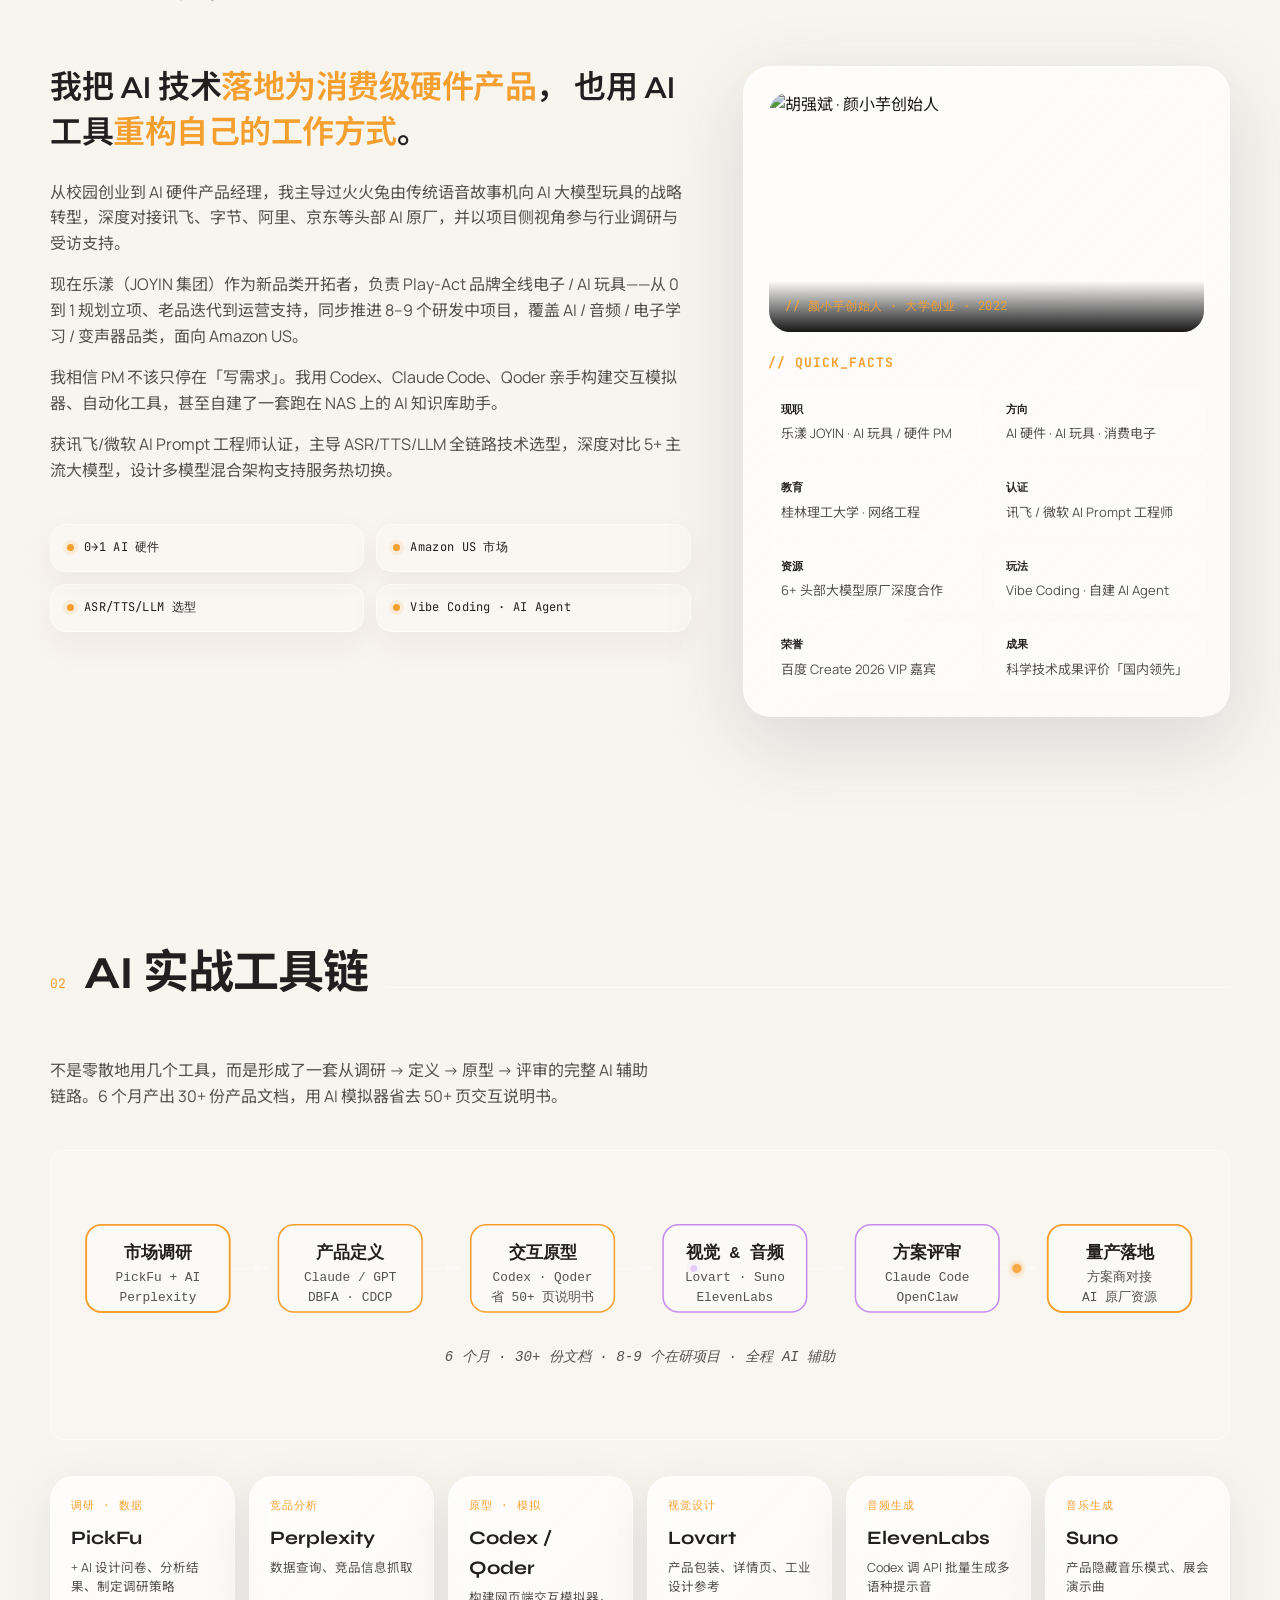
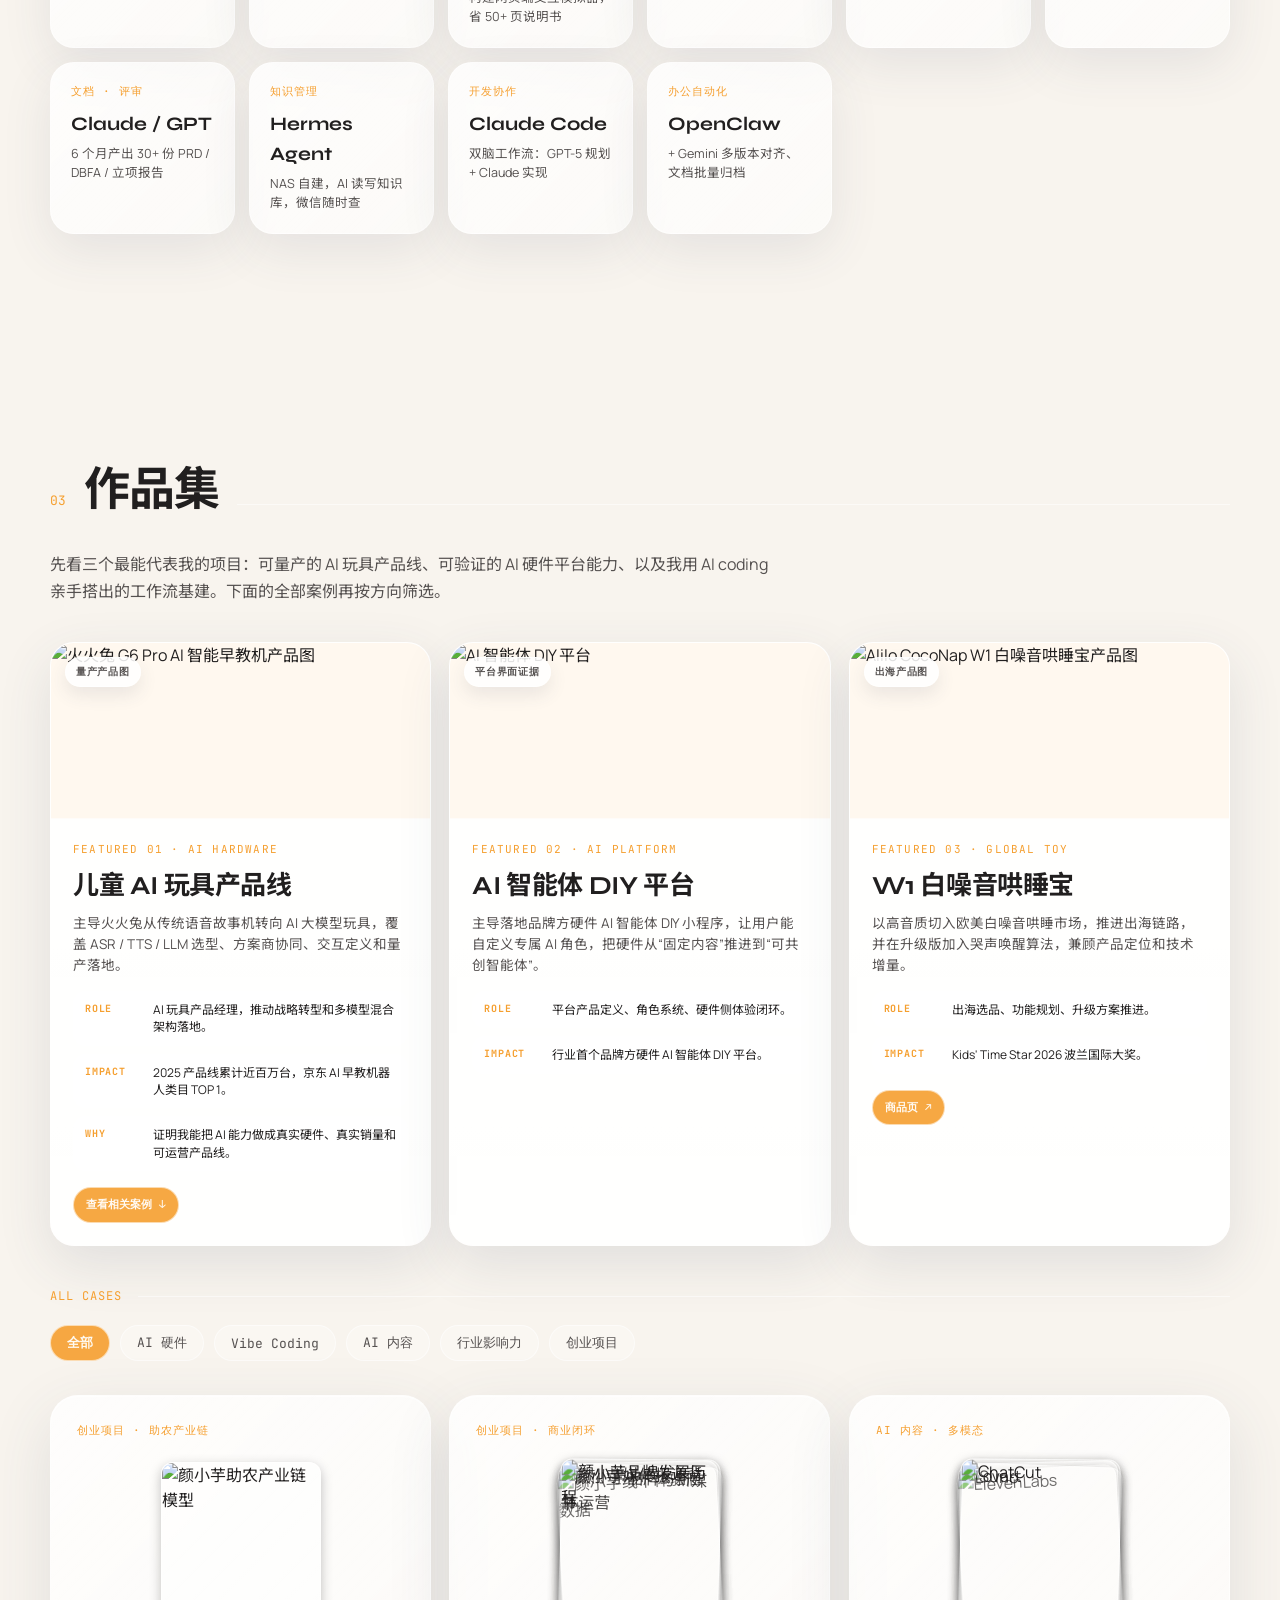
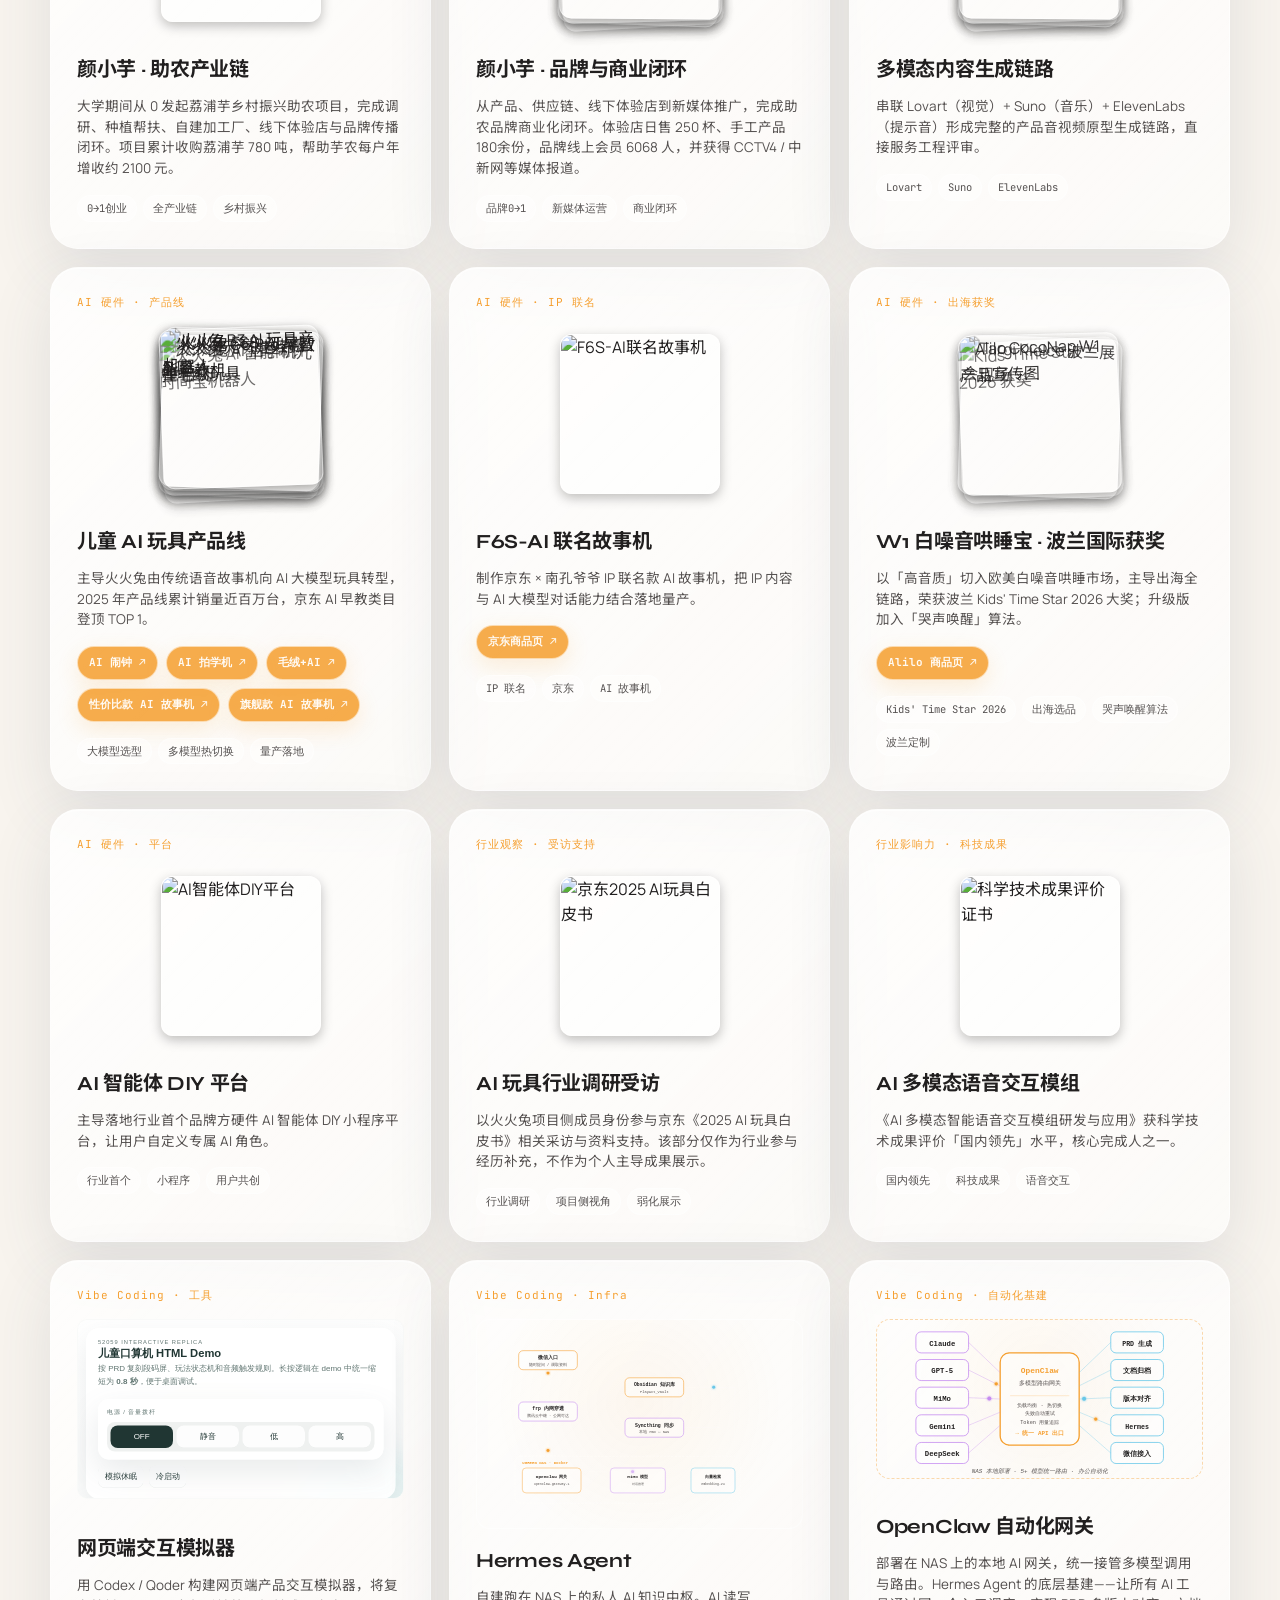
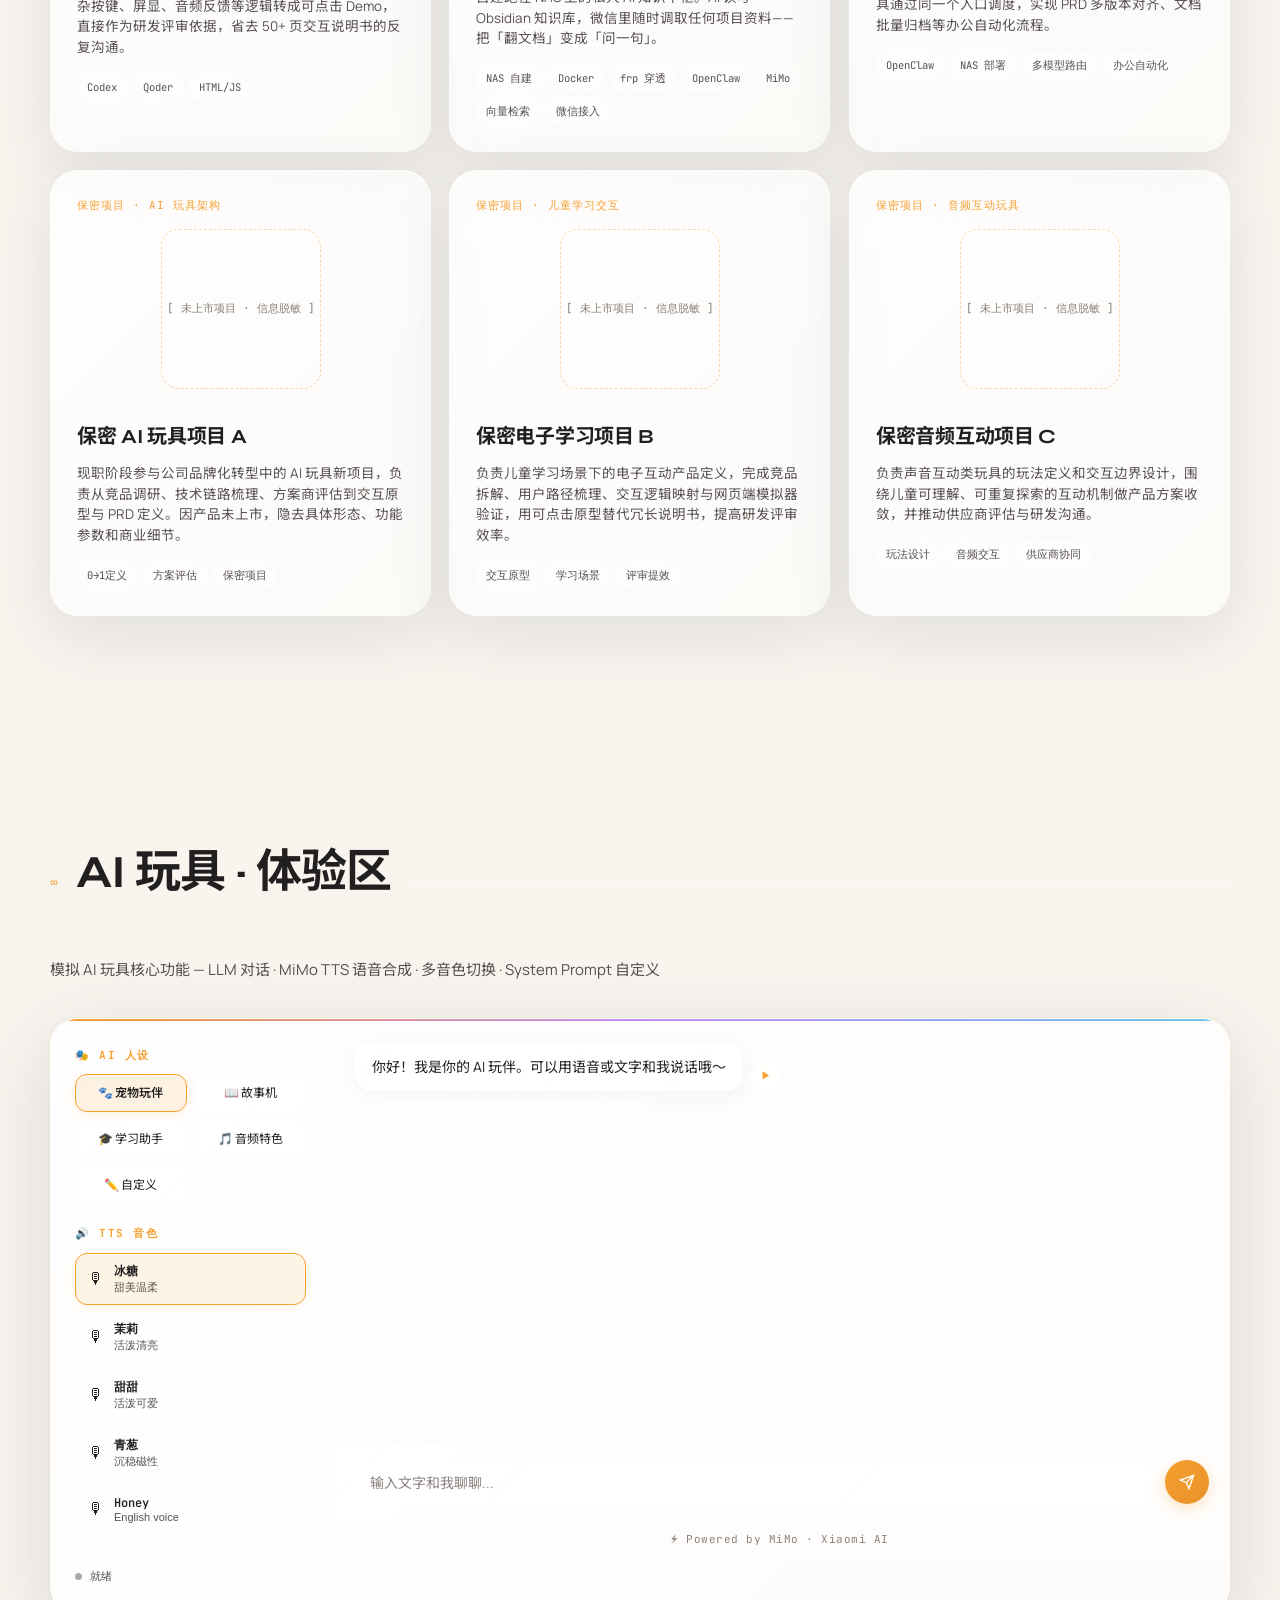
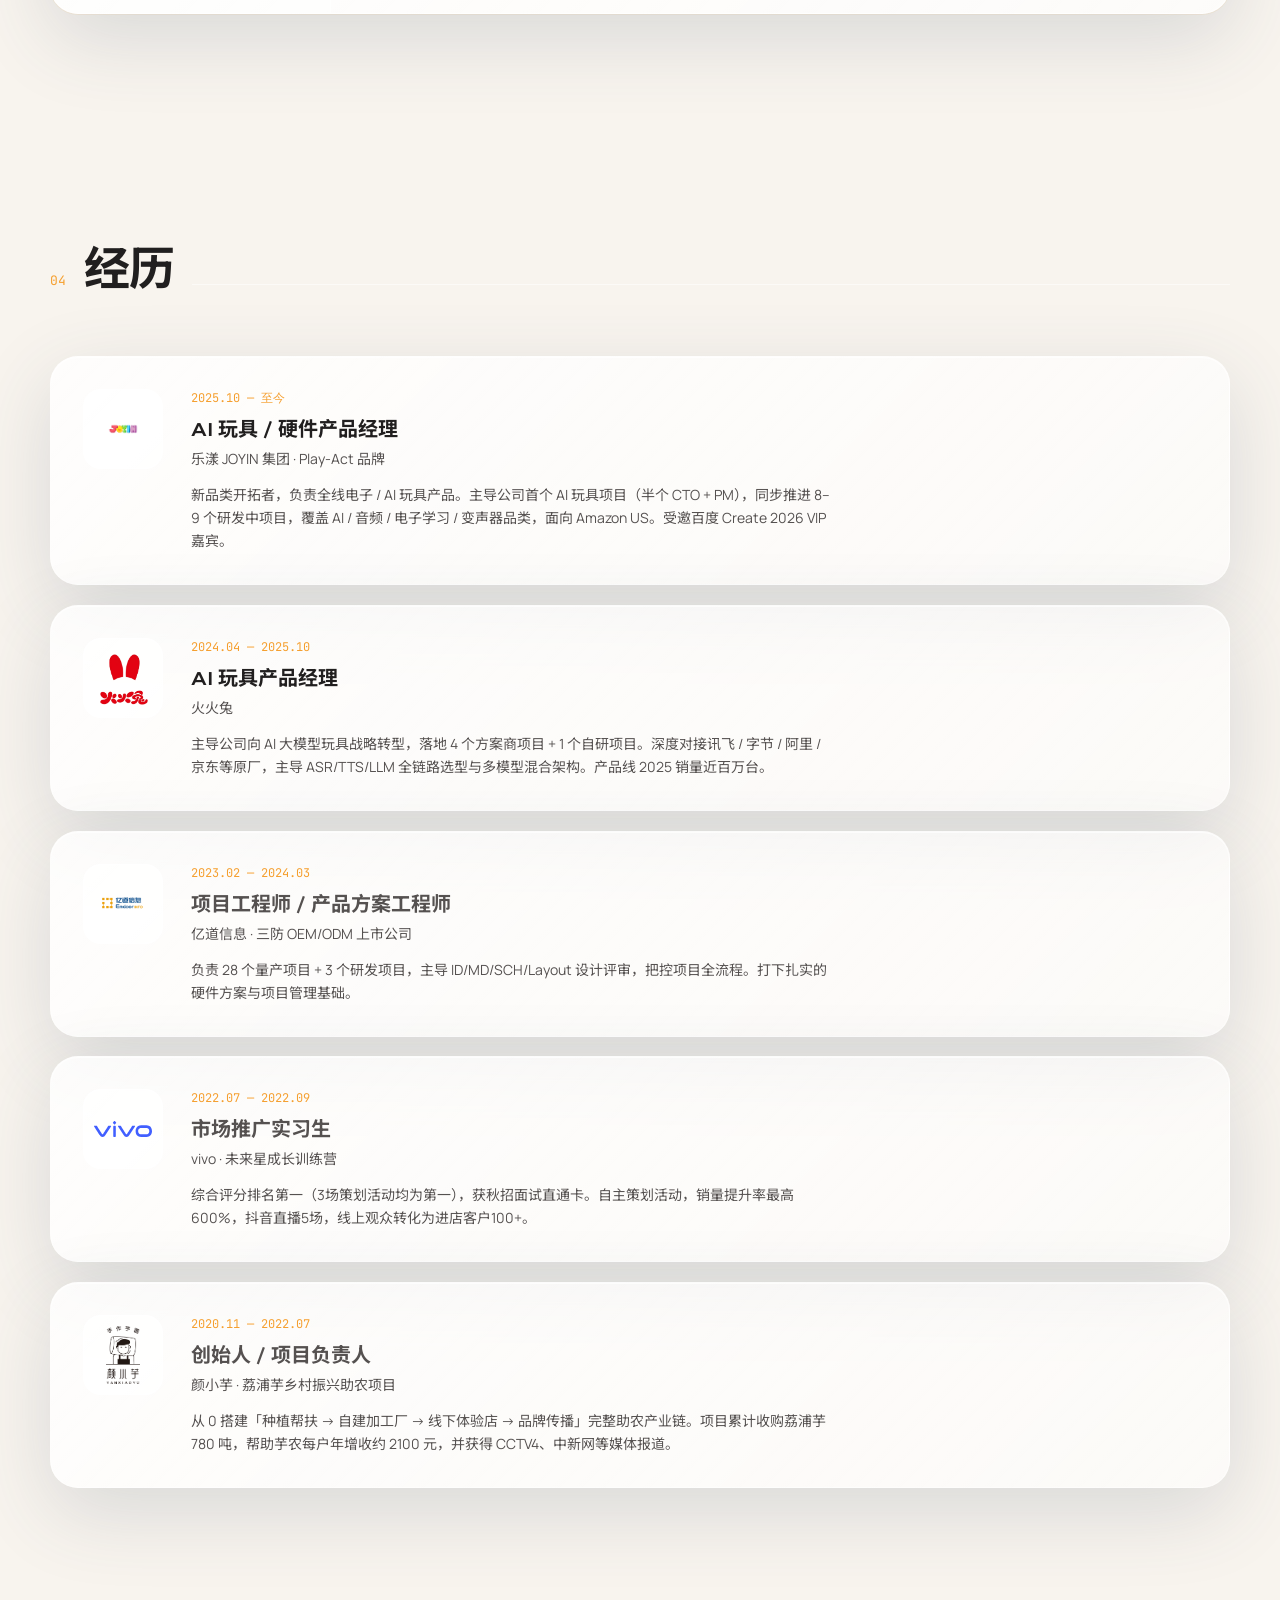
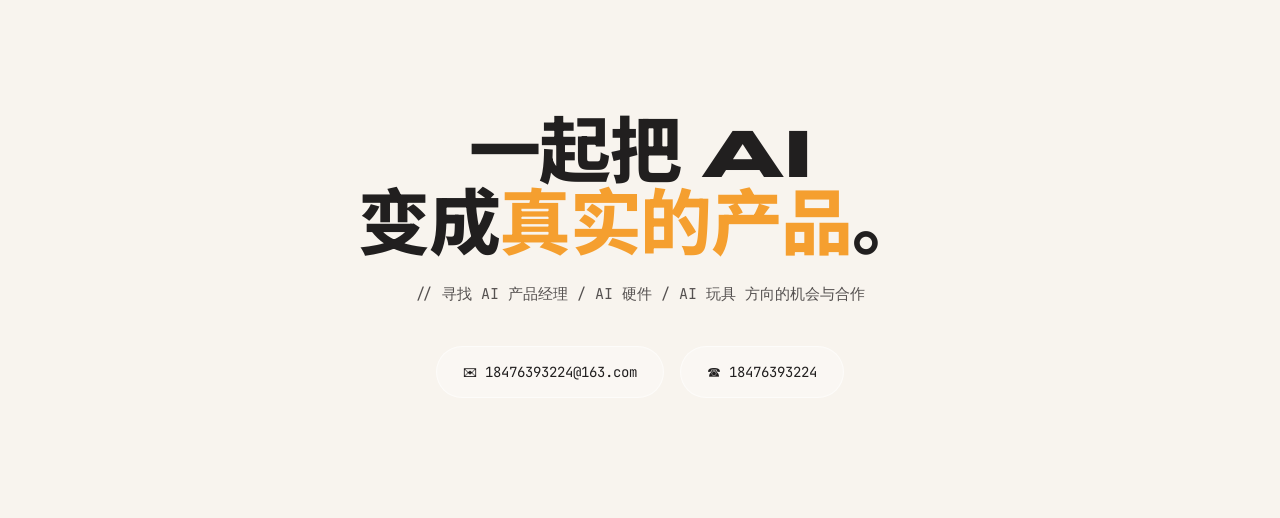
==== commit 3899dc7c: "Add B3 image to AI toy portfolio" ====
--- a/index.html
+++ b/index.html
@@ -455,6 +455,11 @@
   z-index:5;
   opacity:1;
 }
+.stack-img:nth-child(6){
+  transform:translateY(-7px) rotate(-2deg);
+  z-index:6;
+  opacity:1;
+}
 
 /* Hover fanning out effect */
 .image-stack:hover .stack-img:nth-child(1){
@@ -475,6 +480,10 @@
 }
 .image-stack:hover .stack-img:nth-child(5){
   transform:translate(44px, -10px) rotate(10deg);
+  opacity:1;
+}
+.image-stack:hover .stack-img:nth-child(6){
+  transform:translate(62px, -14px) rotate(13deg);
   opacity:1;
 }
 
@@ -1784,6 +1793,7 @@
         <img loading="lazy" src="" data-src="https://assets.chopperh.me/images/hhtu-ai-toy-line-03.webp" class="stack-img" alt="火火兔元气娃娃狐狸毛绒玩具" data-full="https://assets.chopperh.me/images/hhtu-ai-toy-line-03.webp">
         <img loading="lazy" src="" data-src="https://assets.chopperh.me/images/hhtu-ai-toy-line-04.webp" class="stack-img" alt="火火兔 G6 Pro AI 智能早教机" data-full="https://assets.chopperh.me/images/hhtu-ai-toy-line-04.webp">
         <img loading="lazy" src="" data-src="https://assets.chopperh.me/images/hhtu-ai-toy-line-05.webp" class="stack-img" alt="火火兔 F6S-AI 早教机器人" data-full="https://assets.chopperh.me/images/hhtu-ai-toy-line-05.webp">
+        <img loading="lazy" src="" data-src="https://assets.chopperh.me/images/b3.webp" class="stack-img" alt="火火兔 B3 AI 玩具产品图" data-full="https://assets.chopperh.me/images/b3.webp">
       </div>
       <h3>儿童 AI 玩具产品线</h3>
       <p>主导火火兔由传统语音故事机向 AI 大模型玩具转型，2025 年产品线累计销量近百万台，京东 AI 早教类目登顶 TOP 1。</p>
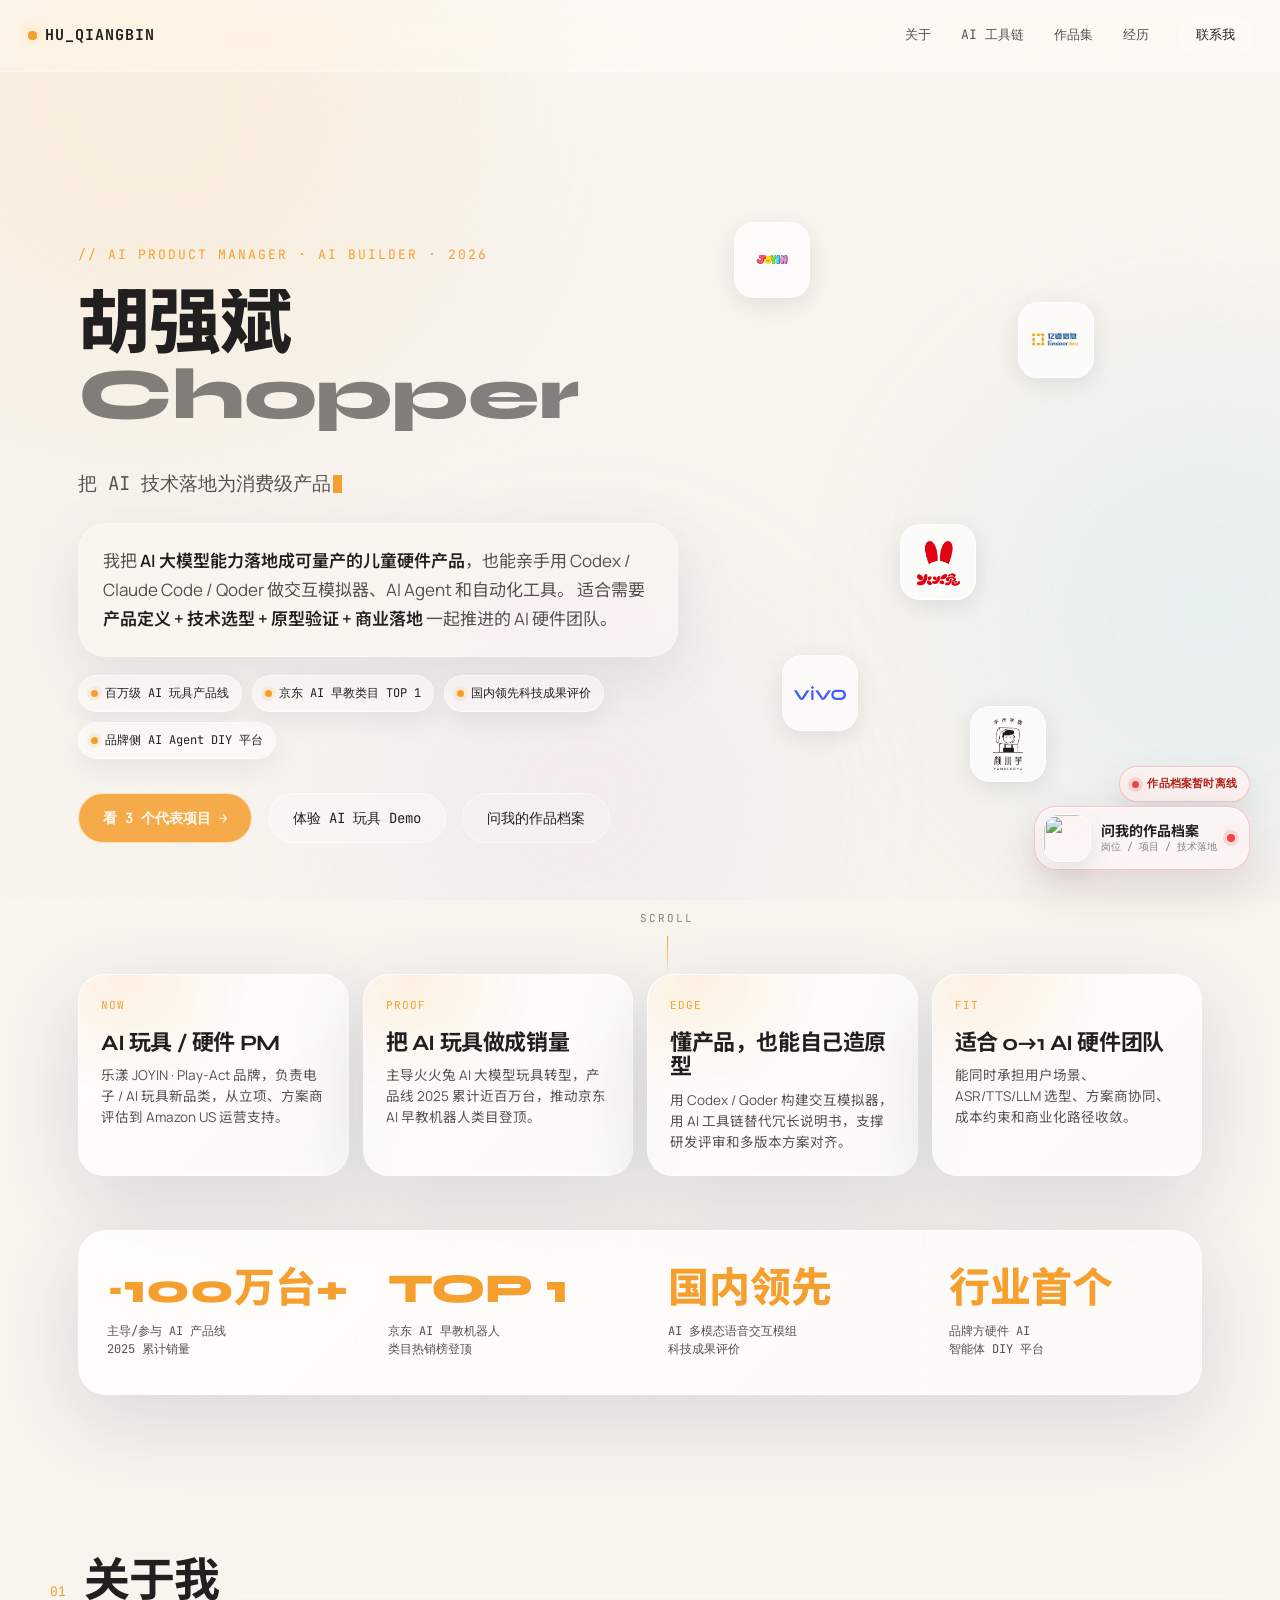
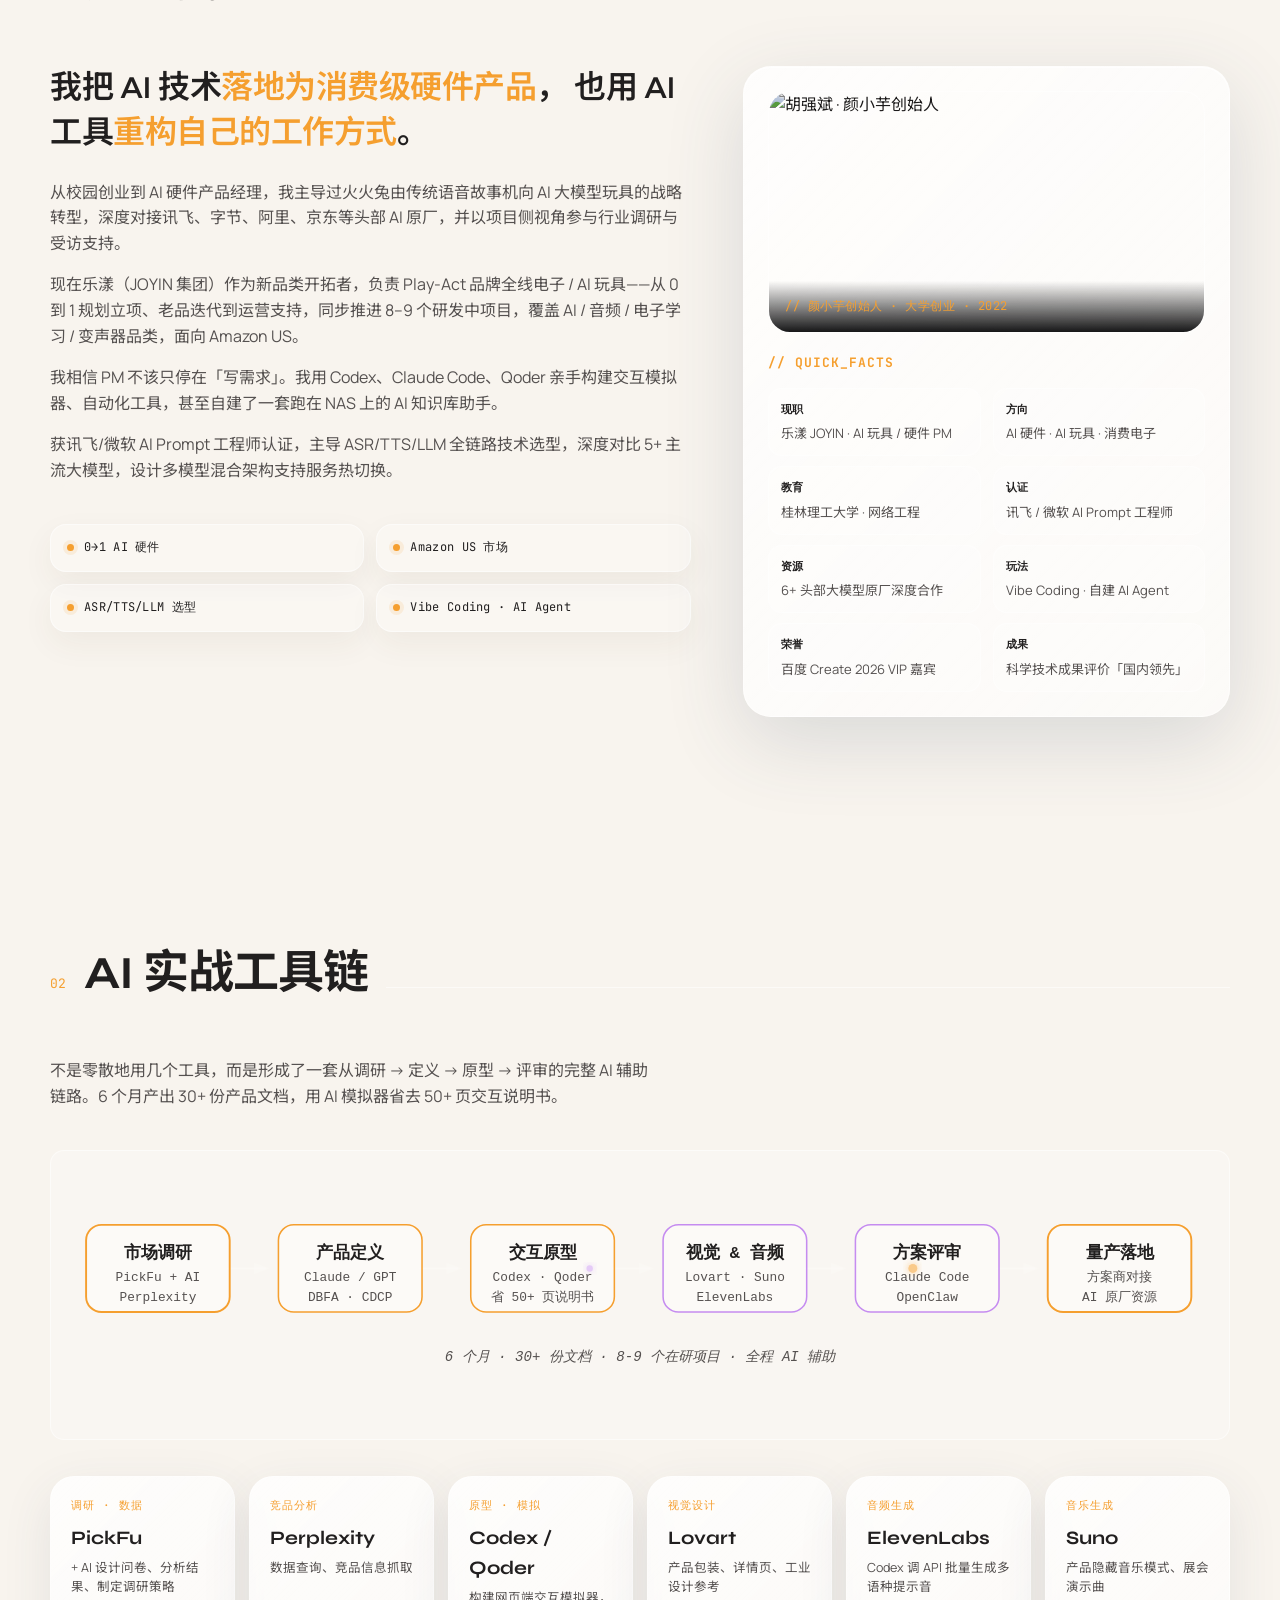
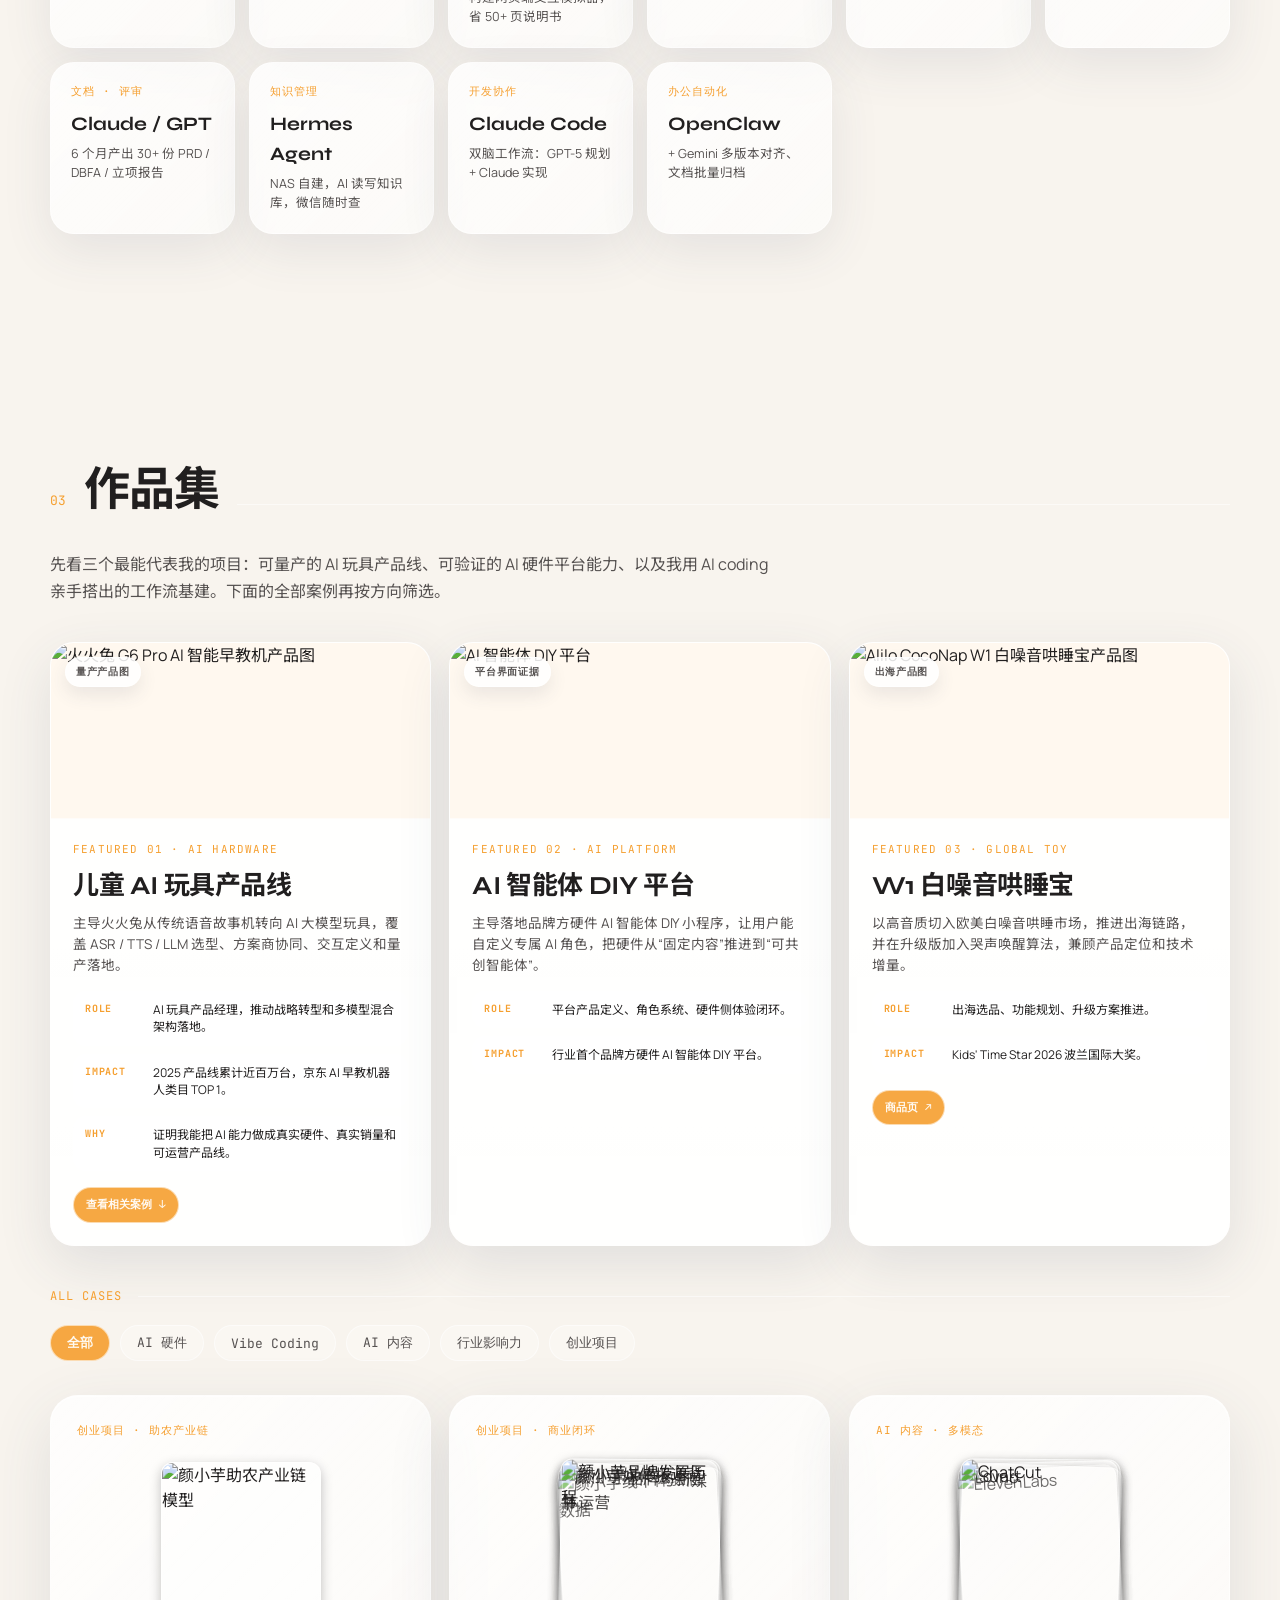
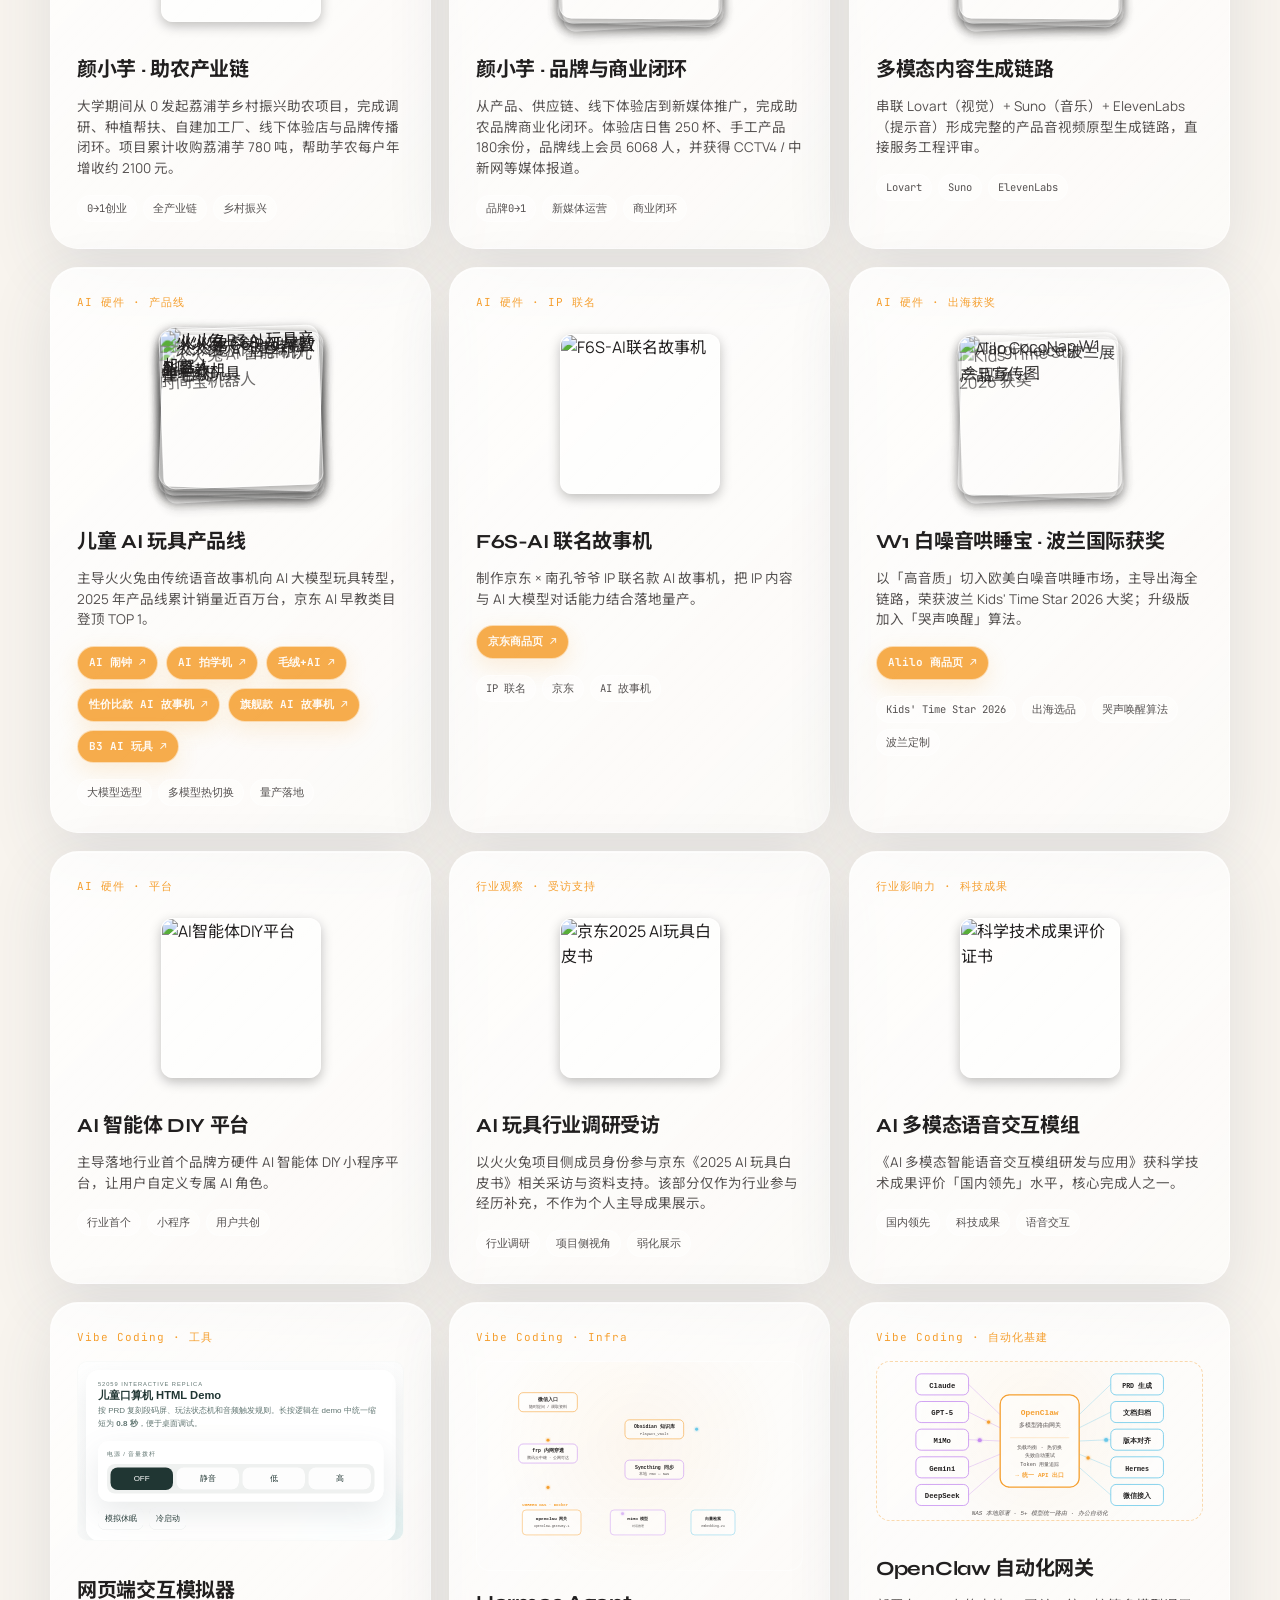
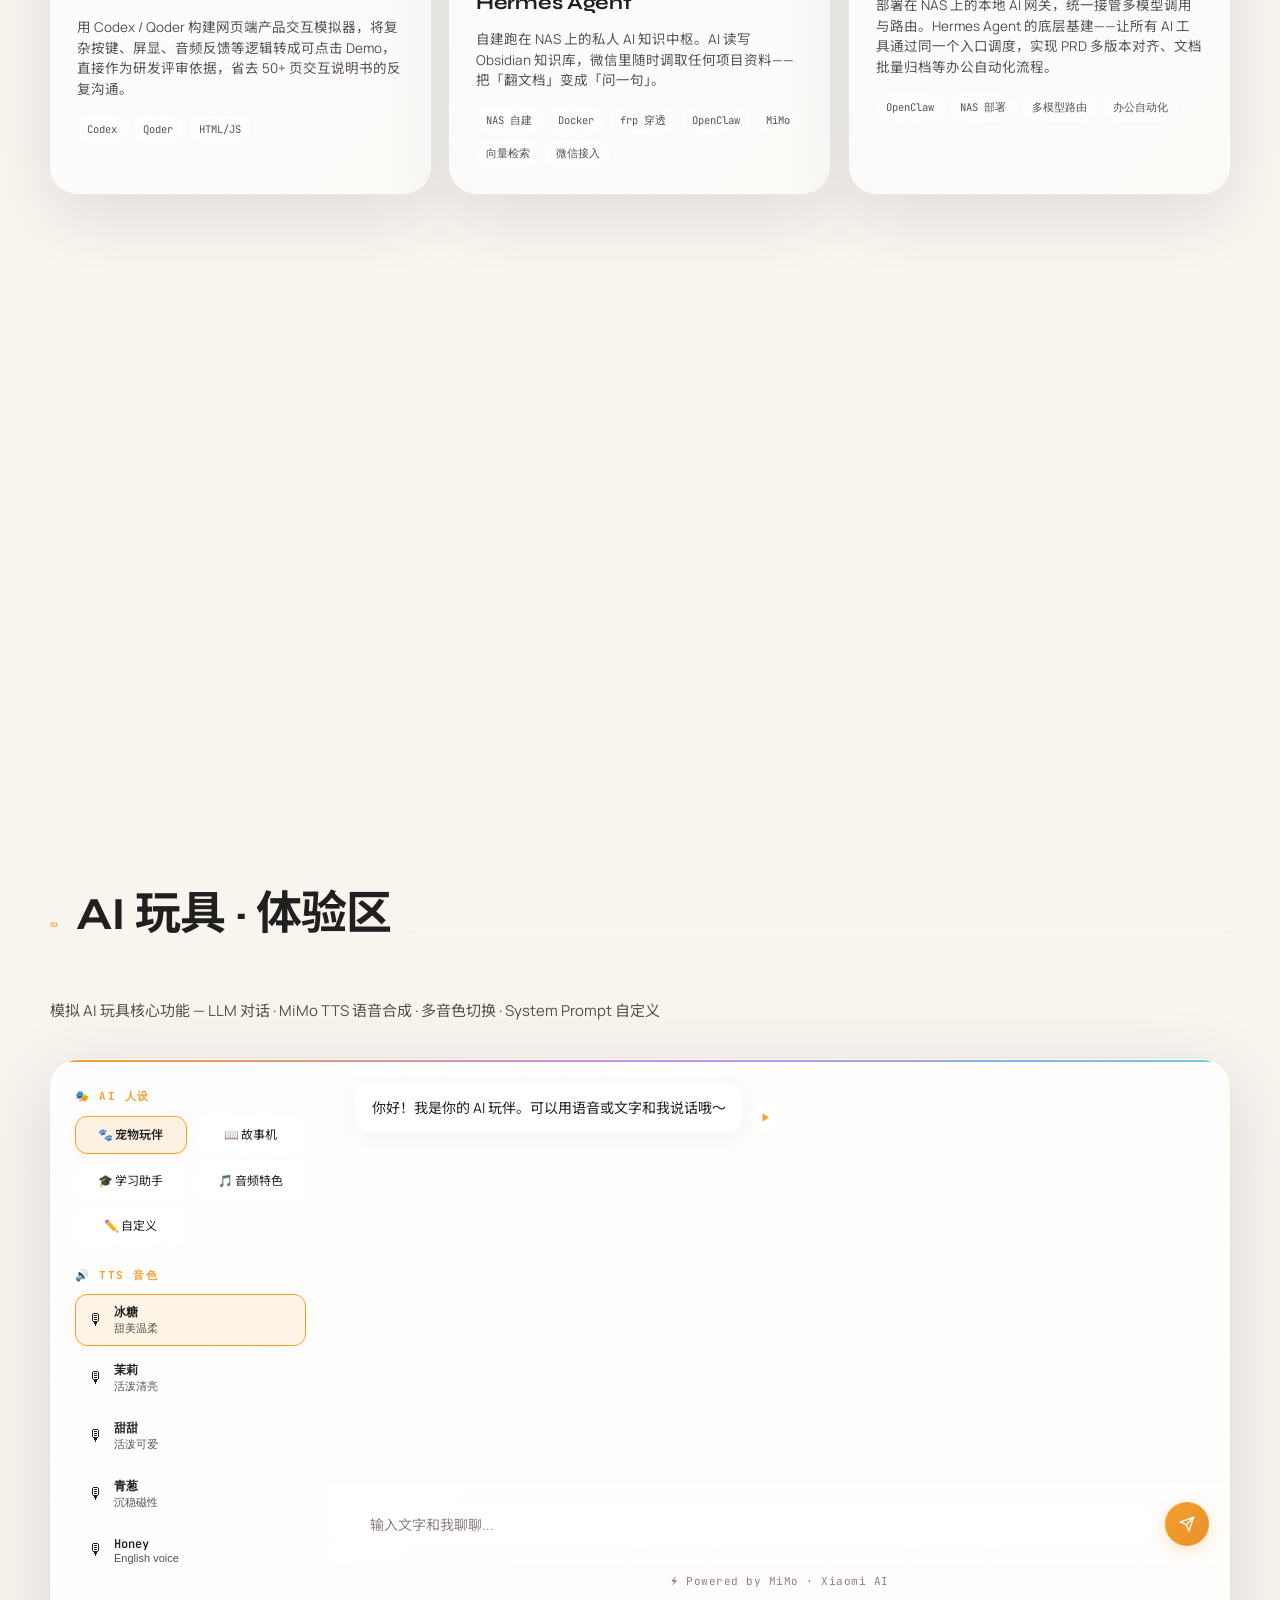
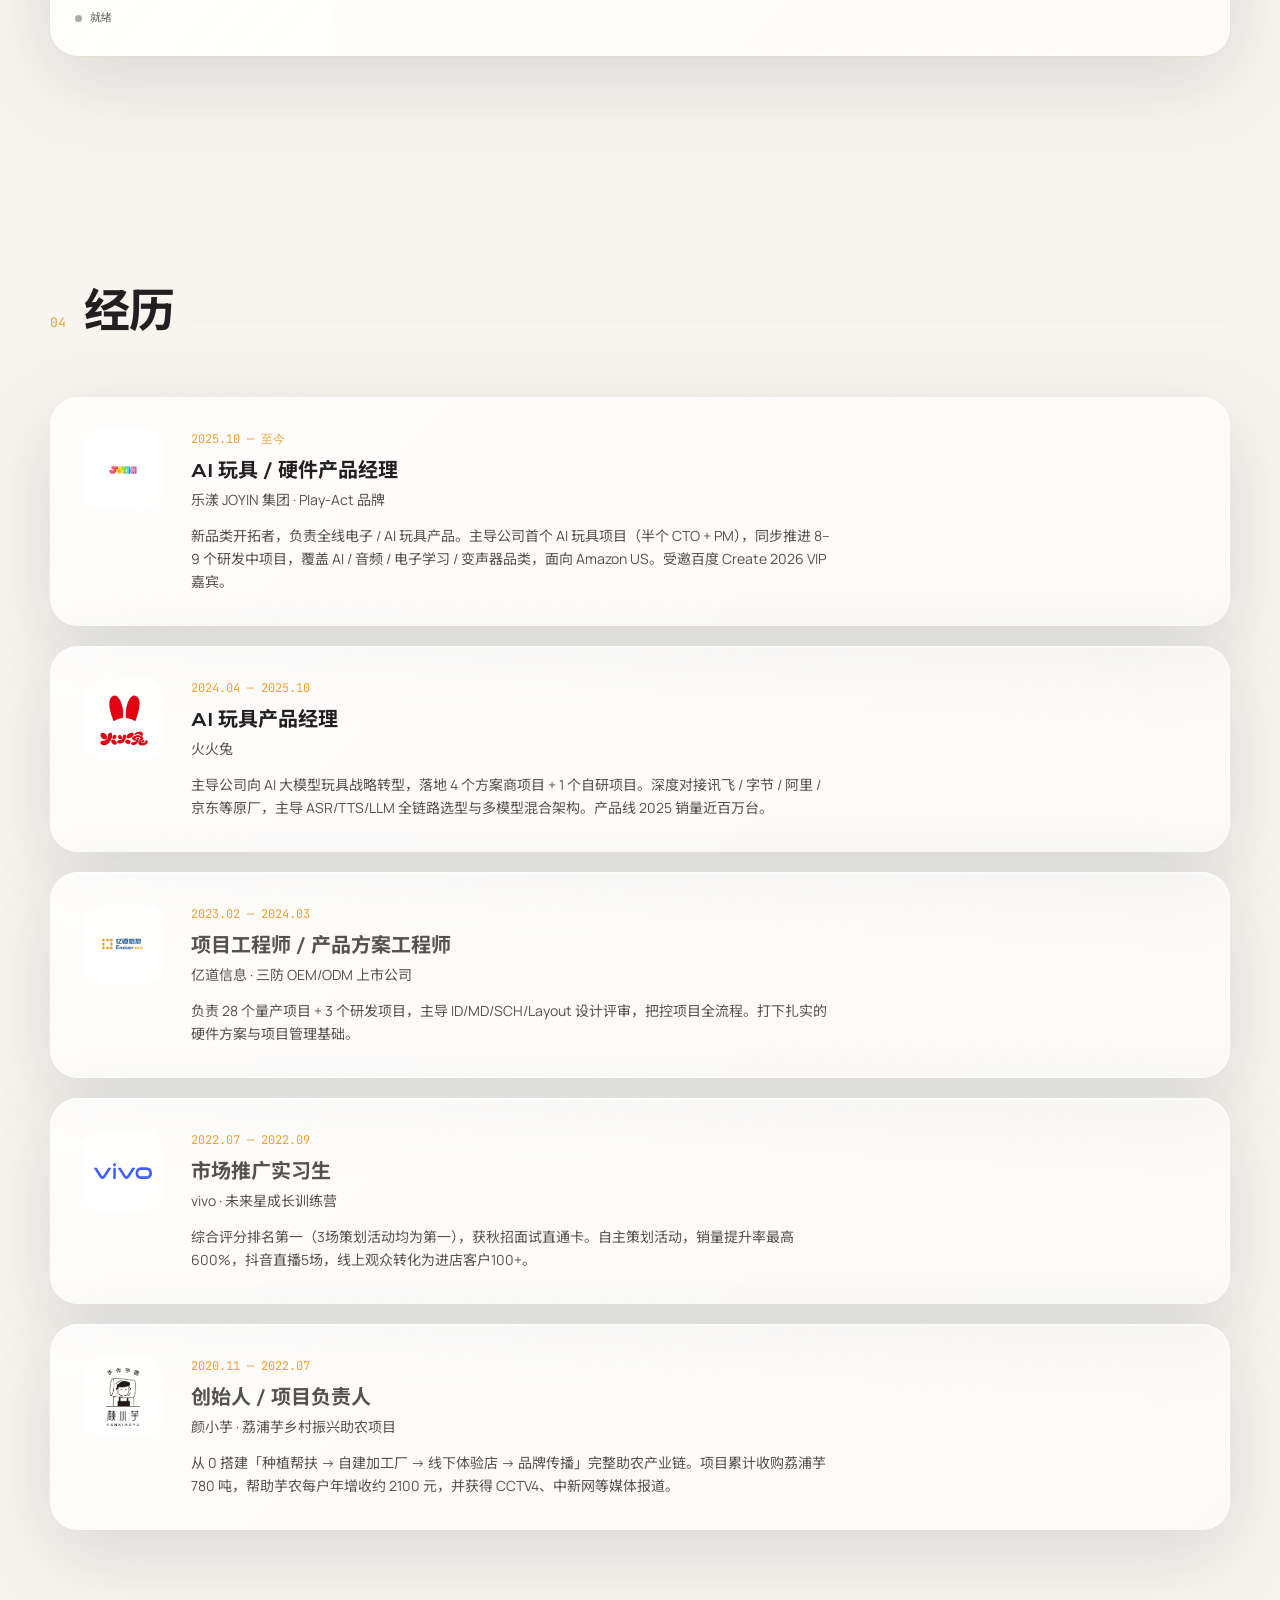
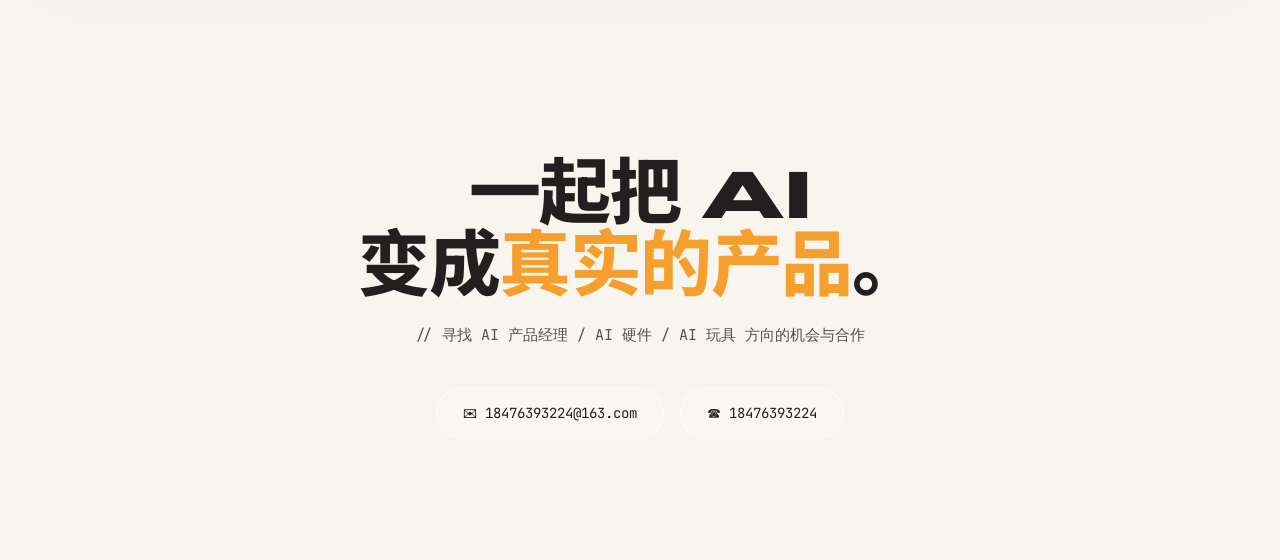
==== commit 392d6079: "Add B3 product link" ====
--- a/index.html
+++ b/index.html
@@ -1803,6 +1803,7 @@
         <a class="product-link" href="https://detail.tmall.com/item.htm?abbucket=0&amp;id=944752016758&amp;rn=13b0d5efa22e7cc543ee04ad4ffb2ae4&amp;spm=a1z10.3-b.w4011-14432416400.55.2257330dHpbzk3" target="_blank" rel="noopener noreferrer">毛绒+AI ↗</a>
         <a class="product-link" href="https://detail.tmall.com/item.htm?abbucket=0&amp;id=953027279729&amp;rn=13b0d5efa22e7cc543ee04ad4ffb2ae4&amp;spm=a1z10.3-b.w4011-14432416400.71.2257330dHpbzk3" target="_blank" rel="noopener noreferrer">性价比款 AI 故事机 ↗</a>
         <a class="product-link" href="https://detail.tmall.com/item.htm?spm=a1z10.3-b.w4011-14432416400.147.2257330dHpbzk3&amp;id=41904101315&amp;rn=13b0d5efa22e7cc543ee04ad4ffb2ae4&amp;abbucket=0" target="_blank" rel="noopener noreferrer">旗舰款 AI 故事机 ↗</a>
+        <a class="product-link" href="https://detail.tmall.com/item.htm?id=956637233884&amp;ns=1&amp;abbucket=7&amp;xxc=taobaoSearch&amp;mi_id=00002Ixefa7cNaoFR4mKVkrz4TYp95FViqFnQPSqm3-QRjU&amp;skuId=6035341968512&amp;utparam=%7B%22aplus_abtest%22%3A%22bb7c4d21310868dee30c383759a9996e%22%7D&amp;spm=a21n57.1.hoverItem.1" target="_blank" rel="noopener noreferrer">B3 AI 玩具 ↗</a>
       </div>
       <div class="stack"><span class="chip">大模型选型</span><span class="chip">多模型热切换</span><span class="chip">量产落地</span></div>
     </div>
